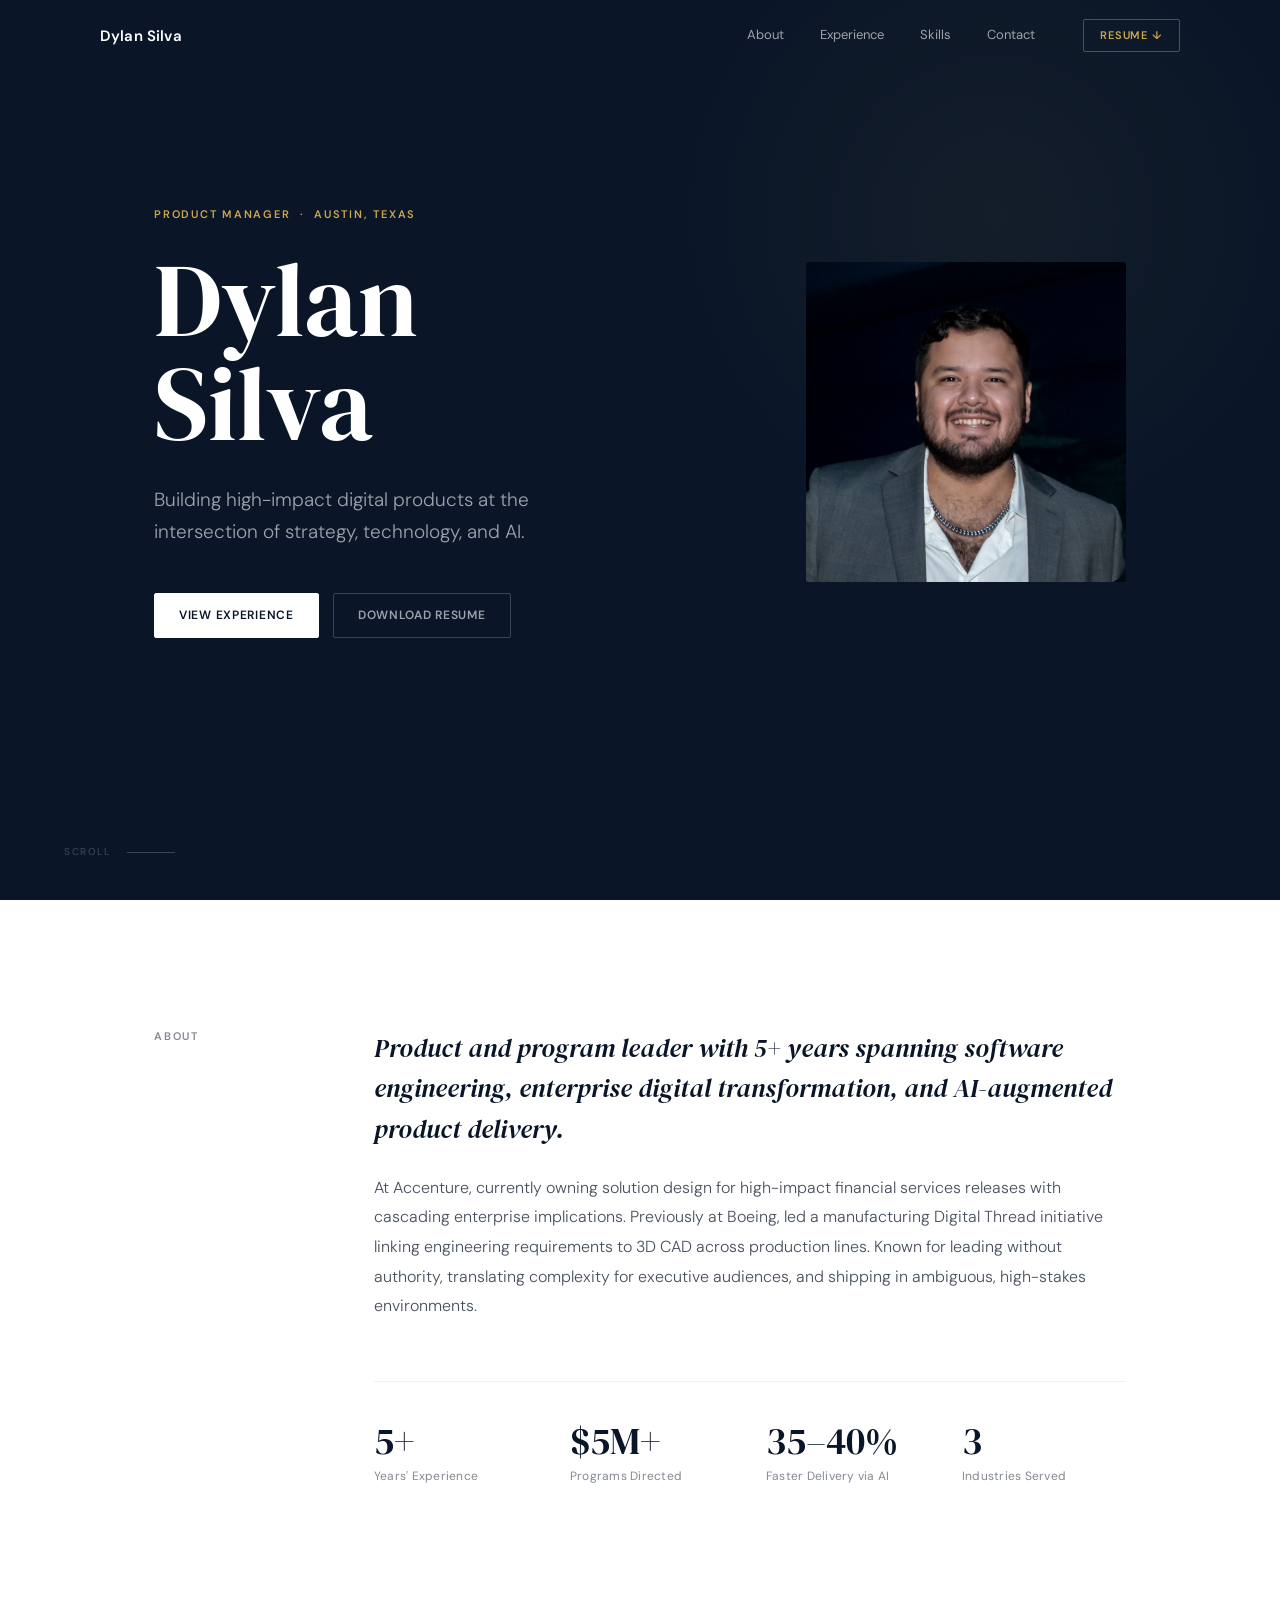
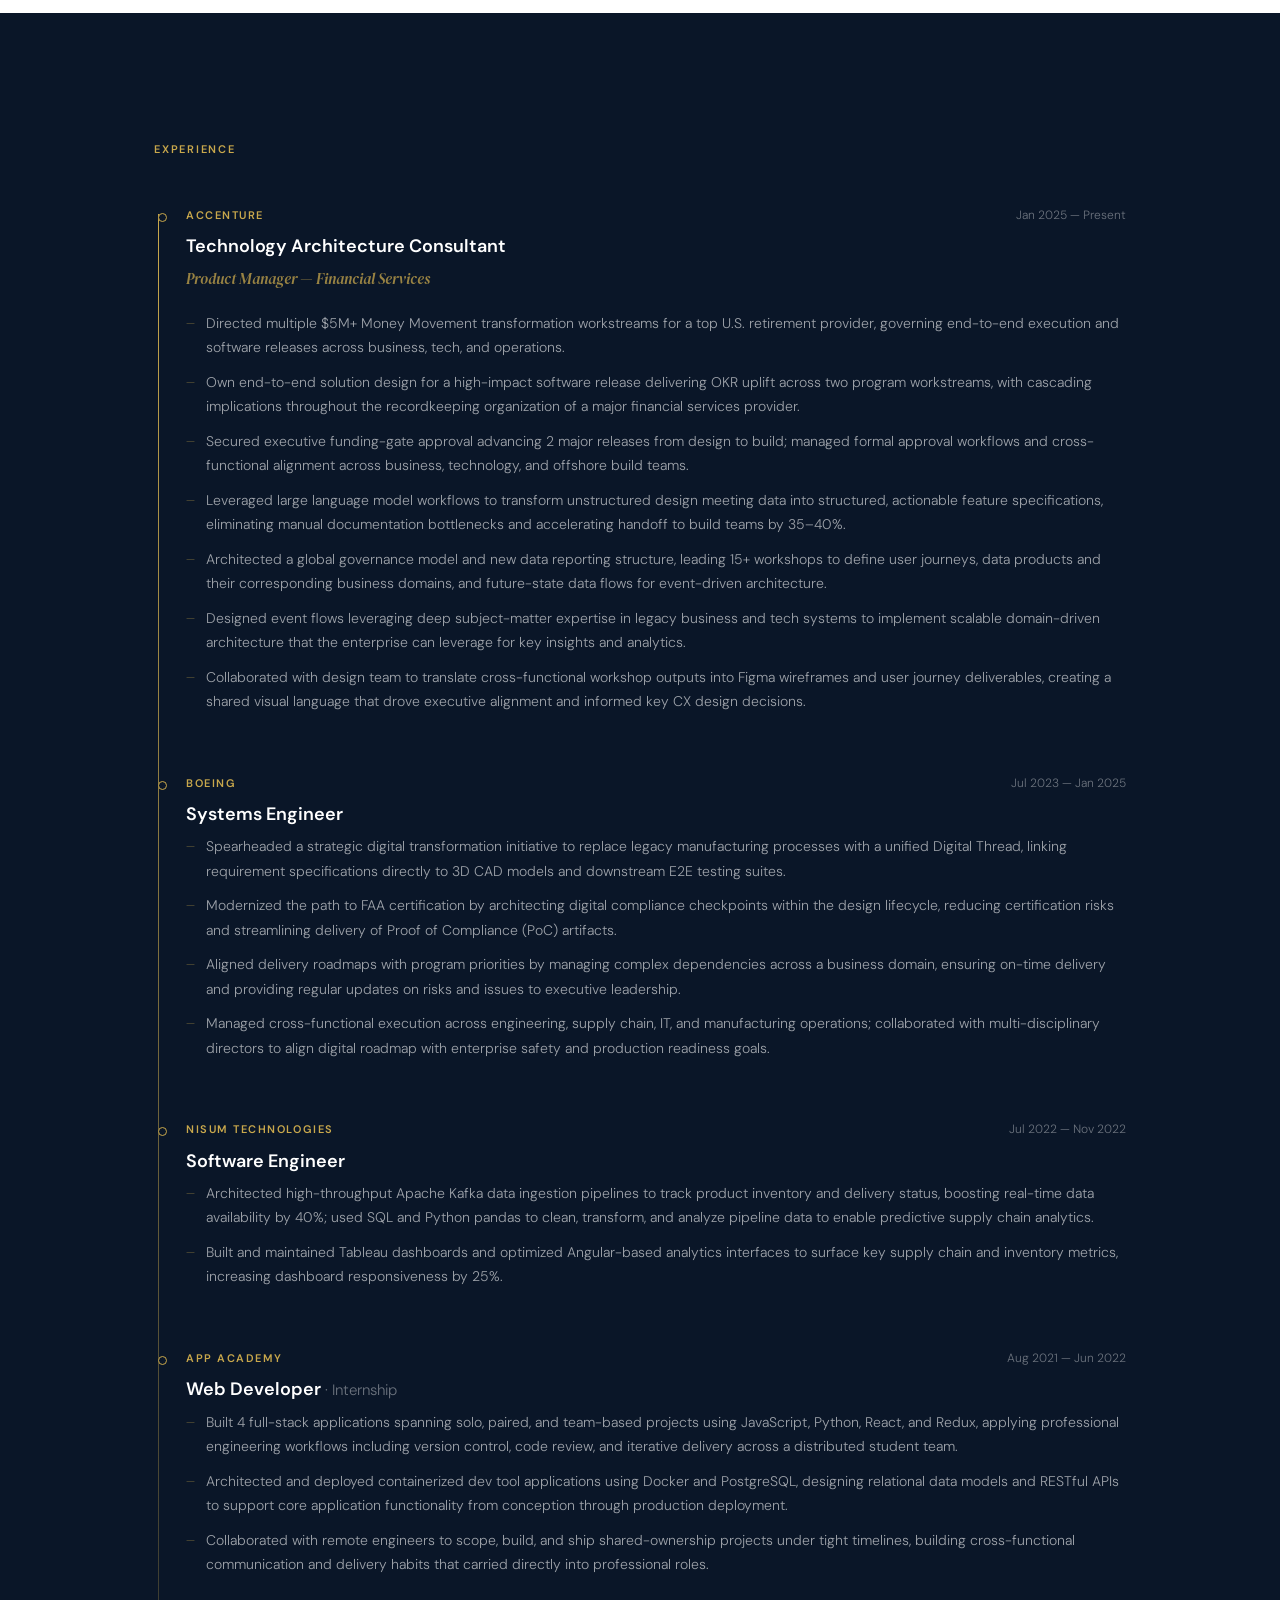
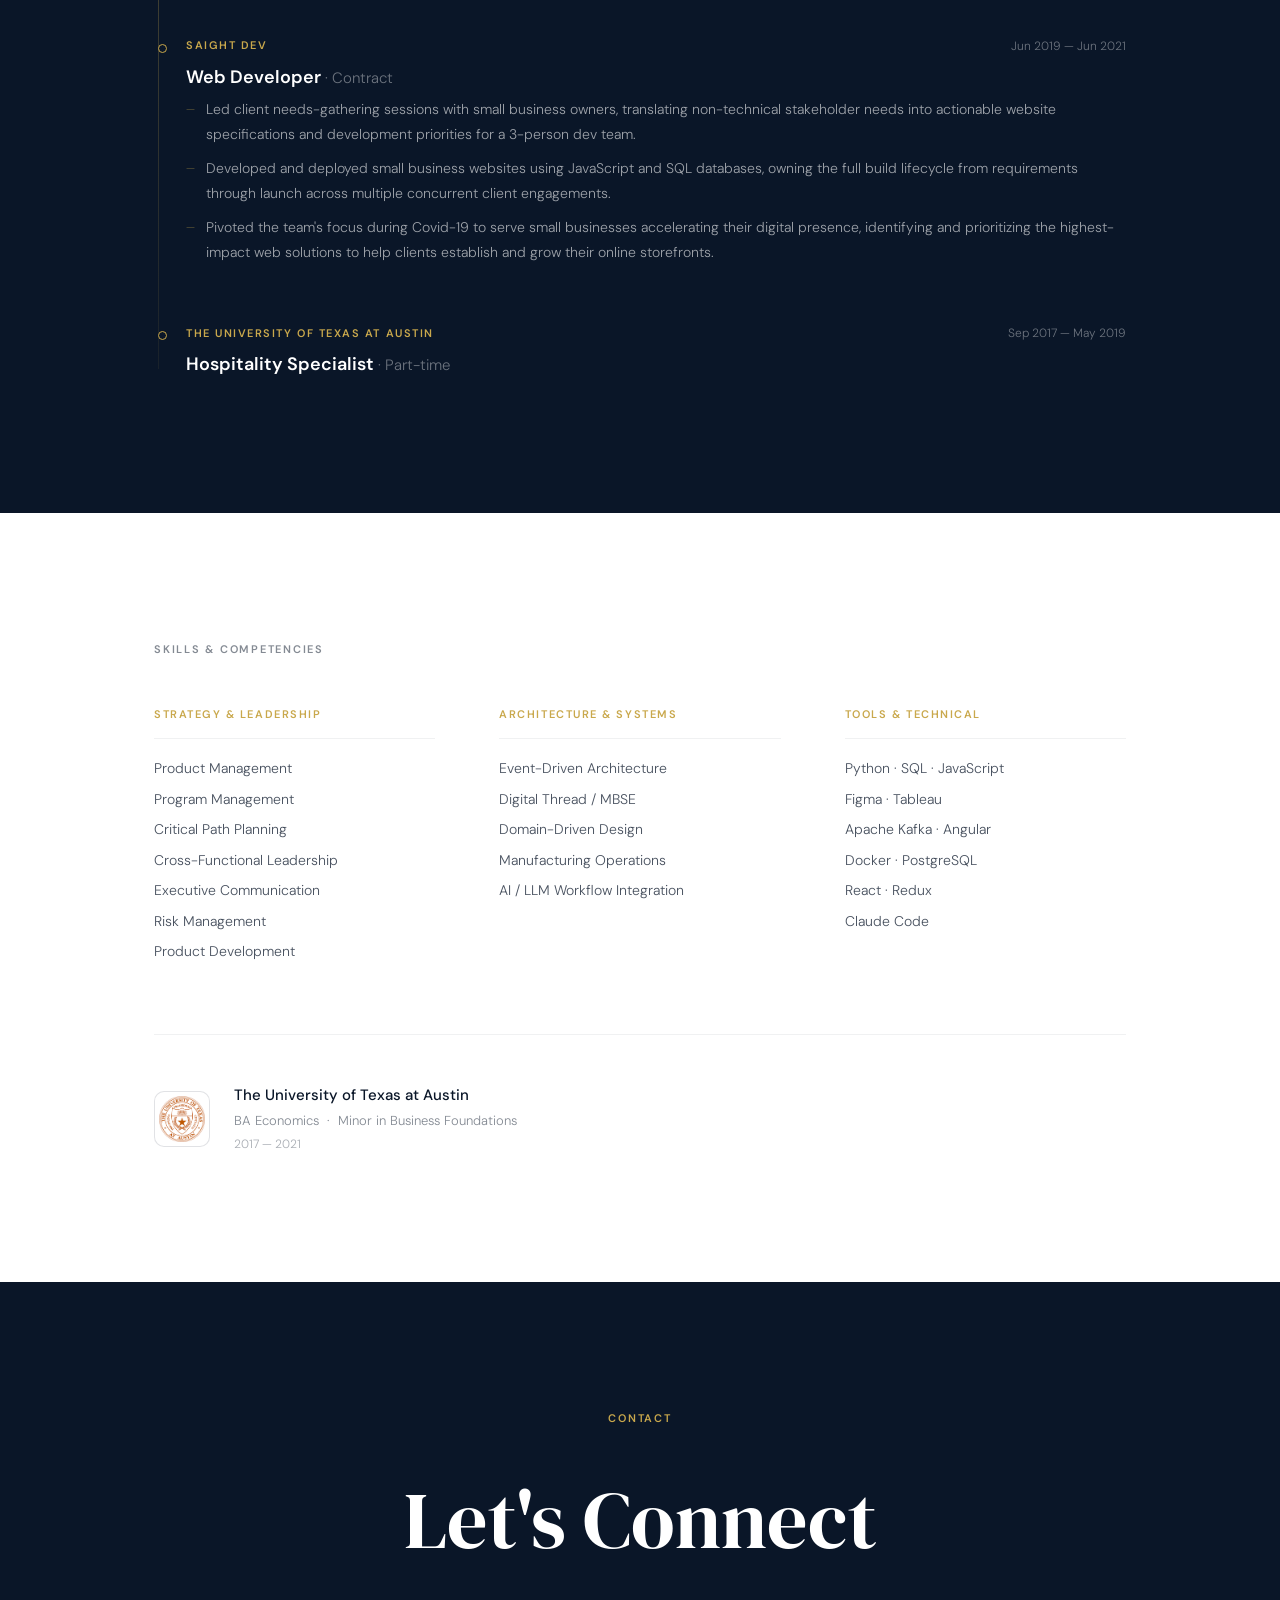
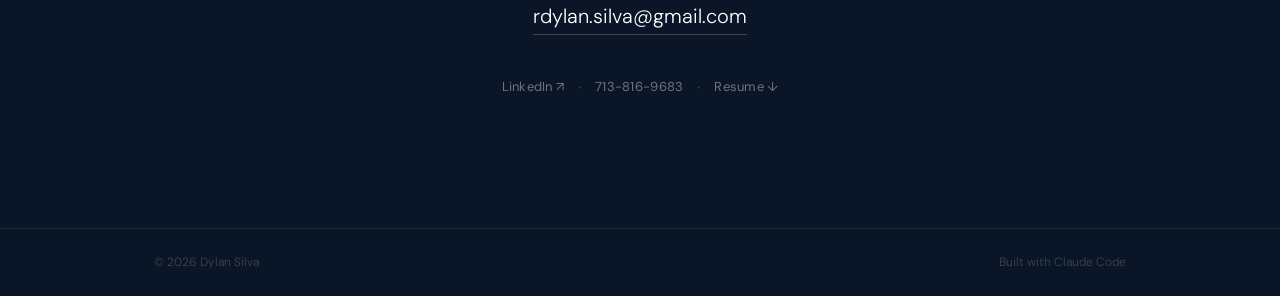
==== index.html @ 4a48fa48 "Full redesign: premium minimal navy/white/gold aesthetic Co-Authored-By: Claude Sonnet 4.6 <noreply@" ====
<!DOCTYPE html>
<html lang="en">
<head>
  <meta charset="UTF-8" />
  <meta name="viewport" content="width=device-width, initial-scale=1.0" />
  <title>Dylan Silva — Product Manager</title>
  <link rel="icon" href="data:image/svg+xml,<svg xmlns='http://www.w3.org/2000/svg' viewBox='0 0 100 100'><text y='.9em' font-size='90'>👋</text></svg>" />
  <link rel="preconnect" href="https://fonts.googleapis.com" />
  <link rel="preconnect" href="https://fonts.gstatic.com" crossorigin />
  <link href="https://fonts.googleapis.com/css2?family=DM+Serif+Display:ital@0;1&family=DM+Sans:opsz,wght@9..40,300;9..40,400;9..40,500;9..40,600&display=swap" rel="stylesheet" />
  <link rel="stylesheet" href="style.css" />
</head>
<body>

  <!-- NAV -->
  <header id="site-nav">
    <div class="nav-inner">
      <a href="#" class="nav-brand">Dylan Silva</a>
      <nav class="nav-links" aria-label="Main navigation">
        <a href="#about" class="nav-link">About</a>
        <a href="#experience" class="nav-link">Experience</a>
        <a href="#skills" class="nav-link">Skills</a>
        <a href="#contact" class="nav-link">Contact</a>
      </nav>
      <a href="assets/Dylan_Silva_Resume.pdf" download class="nav-resume">Resume ↓</a>
      <button class="nav-toggle" aria-label="Open menu" aria-expanded="false">
        <span></span><span></span><span></span>
      </button>
    </div>
  </header>

  <!-- MOBILE MENU -->
  <div class="mobile-menu" id="mobile-menu" aria-hidden="true">
    <button class="mobile-close" aria-label="Close menu">&#x2715;</button>
    <nav class="mobile-links">
      <a href="#about">About</a>
      <a href="#experience">Experience</a>
      <a href="#skills">Skills</a>
      <a href="#contact">Contact</a>
      <a href="assets/Dylan_Silva_Resume.pdf" download class="mobile-resume">Download Resume</a>
    </nav>
  </div>

  <!-- HERO -->
  <section id="hero">
    <div class="hero-inner">
      <div class="hero-text">
        <p class="hero-eyebrow">Product Manager &nbsp;·&nbsp; Austin, Texas</p>
        <h1 class="hero-name">Dylan<br>Silva</h1>
        <p class="hero-value">Building high-impact digital products at the intersection of strategy, technology, and AI.</p>
        <div class="hero-actions">
          <a href="#experience" class="btn btn-white">View Experience</a>
          <a href="assets/Dylan_Silva_Resume.pdf" download class="btn btn-outline">Download Resume</a>
        </div>
      </div>
      <div class="hero-photo-wrap">
        <img src="assets/profile.jpg" alt="Dylan Silva" class="hero-photo" />
      </div>
    </div>
    <div class="hero-scroll">
      <span>Scroll</span>
      <div class="scroll-bar"></div>
    </div>
  </section>

  <!-- ABOUT -->
  <section id="about">
    <div class="container">
      <div class="about-layout reveal">
        <div class="about-left">
          <p class="section-label">About</p>
        </div>
        <div class="about-right">
          <p class="about-lead">Product and program leader with 5+ years spanning software engineering, enterprise digital transformation, and AI-augmented product delivery.</p>
          <p class="about-body">At Accenture, currently owning solution design for high-impact financial services releases with cascading enterprise implications. Previously at Boeing, led a manufacturing Digital Thread initiative linking engineering requirements to 3D CAD across production lines. Known for leading without authority, translating complexity for executive audiences, and shipping in ambiguous, high-stakes environments.</p>
          <div class="about-stats">
            <div class="stat">
              <span class="stat-num">5+</span>
              <span class="stat-lbl">Years' Experience</span>
            </div>
            <div class="stat">
              <span class="stat-num">$5M+</span>
              <span class="stat-lbl">Programs Directed</span>
            </div>
            <div class="stat">
              <span class="stat-num">35–40%</span>
              <span class="stat-lbl">Faster Delivery via AI</span>
            </div>
            <div class="stat">
              <span class="stat-num">3</span>
              <span class="stat-lbl">Industries Served</span>
            </div>
          </div>
        </div>
      </div>
    </div>
  </section>

  <!-- EXPERIENCE -->
  <section id="experience">
    <div class="container">
      <p class="section-label reveal">Experience</p>
      <div class="timeline">

        <div class="tl-item reveal">
          <div class="tl-header">
            <span class="tl-company">Accenture</span>
            <span class="tl-date">Jan 2025 — Present</span>
          </div>
          <h3 class="tl-title">Technology Architecture Consultant</h3>
          <p class="tl-role">Product Manager — Financial Services</p>
          <ul class="tl-list">
            <li>Directed multiple $5M+ Money Movement transformation workstreams for a top U.S. retirement provider, governing end-to-end execution and software releases across business, tech, and operations.</li>
            <li>Own end-to-end solution design for a high-impact software release delivering OKR uplift across two program workstreams, with cascading implications throughout the recordkeeping organization of a major financial services provider.</li>
            <li>Secured executive funding-gate approval advancing 2 major releases from design to build; managed formal approval workflows and cross-functional alignment across business, technology, and offshore build teams.</li>
            <li>Leveraged large language model workflows to transform unstructured design meeting data into structured, actionable feature specifications, eliminating manual documentation bottlenecks and accelerating handoff to build teams by 35–40%.</li>
            <li>Architected a global governance model and new data reporting structure, leading 15+ workshops to define user journeys, data products and their corresponding business domains, and future-state data flows for event-driven architecture.</li>
            <li>Designed event flows leveraging deep subject-matter expertise in legacy business and tech systems to implement scalable domain-driven architecture that the enterprise can leverage for key insights and analytics.</li>
            <li>Collaborated with design team to translate cross-functional workshop outputs into Figma wireframes and user journey deliverables, creating a shared visual language that drove executive alignment and informed key CX design decisions.</li>
          </ul>
        </div>

        <div class="tl-item reveal">
          <div class="tl-header">
            <span class="tl-company">Boeing</span>
            <span class="tl-date">Jul 2023 — Jan 2025</span>
          </div>
          <h3 class="tl-title">Systems Engineer</h3>
          <ul class="tl-list">
            <li>Spearheaded a strategic digital transformation initiative to replace legacy manufacturing processes with a unified Digital Thread, linking requirement specifications directly to 3D CAD models and downstream E2E testing suites.</li>
            <li>Modernized the path to FAA certification by architecting digital compliance checkpoints within the design lifecycle, reducing certification risks and streamlining delivery of Proof of Compliance (PoC) artifacts.</li>
            <li>Aligned delivery roadmaps with program priorities by managing complex dependencies across a business domain, ensuring on-time delivery and providing regular updates on risks and issues to executive leadership.</li>
            <li>Managed cross-functional execution across engineering, supply chain, IT, and manufacturing operations; collaborated with multi-disciplinary directors to align digital roadmap with enterprise safety and production readiness goals.</li>
          </ul>
        </div>

        <div class="tl-item reveal">
          <div class="tl-header">
            <span class="tl-company">Nisum Technologies</span>
            <span class="tl-date">Jul 2022 — Nov 2022</span>
          </div>
          <h3 class="tl-title">Software Engineer</h3>
          <ul class="tl-list">
            <li>Architected high-throughput Apache Kafka data ingestion pipelines to track product inventory and delivery status, boosting real-time data availability by 40%; used SQL and Python pandas to clean, transform, and analyze pipeline data to enable predictive supply chain analytics.</li>
            <li>Built and maintained Tableau dashboards and optimized Angular-based analytics interfaces to surface key supply chain and inventory metrics, increasing dashboard responsiveness by 25%.</li>
          </ul>
        </div>

        <div class="tl-item reveal">
          <div class="tl-header">
            <span class="tl-company">App Academy</span>
            <span class="tl-date">Aug 2021 — Jun 2022</span>
          </div>
          <h3 class="tl-title">Web Developer <span class="tl-type">· Internship</span></h3>
          <ul class="tl-list">
            <li>Built 4 full-stack applications spanning solo, paired, and team-based projects using JavaScript, Python, React, and Redux, applying professional engineering workflows including version control, code review, and iterative delivery across a distributed student team.</li>
            <li>Architected and deployed containerized dev tool applications using Docker and PostgreSQL, designing relational data models and RESTful APIs to support core application functionality from conception through production deployment.</li>
            <li>Collaborated with remote engineers to scope, build, and ship shared-ownership projects under tight timelines, building cross-functional communication and delivery habits that carried directly into professional roles.</li>
          </ul>
        </div>

        <div class="tl-item reveal">
          <div class="tl-header">
            <span class="tl-company">Saight Dev</span>
            <span class="tl-date">Jun 2019 — Jun 2021</span>
          </div>
          <h3 class="tl-title">Web Developer <span class="tl-type">· Contract</span></h3>
          <ul class="tl-list">
            <li>Led client needs-gathering sessions with small business owners, translating non-technical stakeholder needs into actionable website specifications and development priorities for a 3-person dev team.</li>
            <li>Developed and deployed small business websites using JavaScript and SQL databases, owning the full build lifecycle from requirements through launch across multiple concurrent client engagements.</li>
            <li>Pivoted the team's focus during Covid-19 to serve small businesses accelerating their digital presence, identifying and prioritizing the highest-impact web solutions to help clients establish and grow their online storefronts.</li>
          </ul>
        </div>

        <div class="tl-item reveal">
          <div class="tl-header">
            <span class="tl-company">The University of Texas at Austin</span>
            <span class="tl-date">Sep 2017 — May 2019</span>
          </div>
          <h3 class="tl-title">Hospitality Specialist <span class="tl-type">· Part-time</span></h3>
        </div>

      </div>
    </div>
  </section>

  <!-- SKILLS -->
  <section id="skills">
    <div class="container">
      <p class="section-label section-label--dark reveal">Skills &amp; Competencies</p>
      <div class="skills-grid reveal">
        <div class="skill-col">
          <h3 class="skill-head">Strategy &amp; Leadership</h3>
          <ul class="skill-list">
            <li>Product Management</li>
            <li>Program Management</li>
            <li>Critical Path Planning</li>
            <li>Cross-Functional Leadership</li>
            <li>Executive Communication</li>
            <li>Risk Management</li>
            <li>Product Development</li>
          </ul>
        </div>
        <div class="skill-col">
          <h3 class="skill-head">Architecture &amp; Systems</h3>
          <ul class="skill-list">
            <li>Event-Driven Architecture</li>
            <li>Digital Thread / MBSE</li>
            <li>Domain-Driven Design</li>
            <li>Manufacturing Operations</li>
            <li>AI / LLM Workflow Integration</li>
          </ul>
        </div>
        <div class="skill-col">
          <h3 class="skill-head">Tools &amp; Technical</h3>
          <ul class="skill-list">
            <li>Python · SQL · JavaScript</li>
            <li>Figma · Tableau</li>
            <li>Apache Kafka · Angular</li>
            <li>Docker · PostgreSQL</li>
            <li>React · Redux</li>
            <li>Claude Code</li>
          </ul>
        </div>
      </div>

      <div class="edu-block reveal">
        <div class="edu-logo-wrap">
          <img src="assets/ut-logo.png" alt="University of Texas at Austin" />
        </div>
        <div class="edu-info">
          <p class="edu-school">The University of Texas at Austin</p>
          <p class="edu-degree">BA Economics &nbsp;·&nbsp; Minor in Business Foundations</p>
          <p class="edu-year">2017 — 2021</p>
        </div>
      </div>
    </div>
  </section>

  <!-- CONTACT -->
  <section id="contact">
    <div class="container">
      <div class="contact-inner reveal">
        <p class="section-label">Contact</p>
        <h2 class="contact-heading">Let's Connect</h2>
        <a href="mailto:rdylan.silva@gmail.com" class="contact-email">rdylan.silva@gmail.com</a>
        <div class="contact-links">
          <a href="https://linkedin.com/in/rdylan-silva" target="_blank" rel="noopener" class="contact-link">LinkedIn ↗</a>
          <span class="contact-divider">·</span>
          <a href="tel:7138169683" class="contact-link">713-816-9683</a>
          <span class="contact-divider">·</span>
          <a href="assets/Dylan_Silva_Resume.pdf" download class="contact-link">Resume ↓</a>
        </div>
      </div>
    </div>
  </section>

  <footer>
    <div class="container footer-inner">
      <span>© 2026 Dylan Silva</span>
      <span>Built with Claude Code</span>
    </div>
  </footer>

  <script src="script.js"></script>
</body>
</html>
---- style.css ----
/* ── Reset ── */
*, *::before, *::after { box-sizing: border-box; margin: 0; padding: 0; }

/* ── Tokens ── */
:root {
  --navy:   #0A1628;
  --white:  #FFFFFF;
  --gold:   #C9A84C;

  --w60: rgba(255,255,255,0.60);
  --w40: rgba(255,255,255,0.40);
  --w20: rgba(255,255,255,0.20);
  --w08: rgba(255,255,255,0.08);
  --n75: rgba(10,22,40,0.75);
  --n50: rgba(10,22,40,0.50);
  --n12: rgba(10,22,40,0.12);
  --n06: rgba(10,22,40,0.06);
  --g40: rgba(201,168,76,0.40);
  --g12: rgba(201,168,76,0.12);

  --f-serif: 'DM Serif Display', Georgia, serif;
  --f-sans:  'DM Sans', system-ui, sans-serif;
  --nav-h:   72px;
  --ease:    cubic-bezier(0.25, 0.46, 0.45, 0.94);
  --dur:     300ms;
  --max-w:   1100px;
}

/* ── Base ── */
html { scroll-behavior: smooth; font-size: 16px; }
body { font-family: var(--f-sans); background: var(--navy); color: var(--white); line-height: 1.6; overflow-x: hidden; -webkit-font-smoothing: antialiased; }
a { color: inherit; text-decoration: none; }
ul { list-style: none; }
img { display: block; max-width: 100%; }

/* ── Layout ── */
.container {
  max-width: var(--max-w);
  margin: 0 auto;
  padding: 0 clamp(24px, 5vw, 80px);
}
section { padding: clamp(80px, 10vw, 140px) 0; }

/* ── Reveal animation ── */
.reveal {
  opacity: 0;
  transform: translateY(20px);
  transition: opacity var(--dur) var(--ease), transform var(--dur) var(--ease);
}
.reveal.is-visible { opacity: 1; transform: none; }

/* ── Section labels ── */
.section-label {
  display: block;
  font-size: 11px;
  font-weight: 600;
  letter-spacing: 0.16em;
  text-transform: uppercase;
  color: var(--gold);
  margin-bottom: 48px;
}
.section-label--dark { color: var(--n50); }

/* ──────────────────────────────────────
   NAV
────────────────────────────────────── */
#site-nav {
  position: fixed;
  top: 0;
  width: 100%;
  height: var(--nav-h);
  z-index: 100;
  transition: background var(--dur) var(--ease), border-color var(--dur) var(--ease);
  border-bottom: 1px solid transparent;
}
#site-nav.solid {
  background: var(--navy);
  border-color: var(--w08);
}

.nav-inner {
  max-width: 1200px;
  margin: 0 auto;
  padding: 0 clamp(24px, 5vw, 60px);
  height: 100%;
  display: flex;
  align-items: center;
  gap: 48px;
}

.nav-brand {
  font-size: 15px;
  font-weight: 600;
  color: var(--white);
  letter-spacing: 0.01em;
  margin-right: auto;
  transition: opacity var(--dur) var(--ease);
}
.nav-brand:hover { opacity: 0.7; }

.nav-links { display: flex; gap: 36px; }

.nav-link {
  position: relative;
  font-size: 13px;
  font-weight: 400;
  color: var(--w60);
  transition: color var(--dur) var(--ease);
}
.nav-link::after {
  content: '';
  position: absolute;
  bottom: -3px;
  left: 0;
  width: 0;
  height: 1px;
  background: var(--gold);
  transition: width var(--dur) var(--ease);
}
.nav-link:hover { color: var(--white); }
.nav-link:hover::after { width: 100%; }

.nav-resume {
  font-size: 11px;
  font-weight: 600;
  letter-spacing: 0.08em;
  text-transform: uppercase;
  color: var(--gold);
  border: 1px solid var(--g40);
  padding: 7px 16px;
  border-radius: 2px;
  transition: background var(--dur) var(--ease), color var(--dur) var(--ease);
}
.nav-resume:hover { background: var(--gold); color: var(--navy); }

.nav-toggle {
  display: none;
  flex-direction: column;
  gap: 5px;
  background: none;
  border: none;
  cursor: pointer;
  padding: 4px;
}
.nav-toggle span {
  display: block;
  width: 22px;
  height: 1.5px;
  background: var(--white);
  border-radius: 1px;
  transition: transform var(--dur) var(--ease), opacity var(--dur) var(--ease);
}

/* ──────────────────────────────────────
   MOBILE MENU
────────────────────────────────────── */
.mobile-menu {
  position: fixed;
  inset: 0;
  background: var(--navy);
  z-index: 99;
  display: flex;
  flex-direction: column;
  justify-content: center;
  align-items: center;
  opacity: 0;
  pointer-events: none;
  transition: opacity var(--dur) var(--ease);
}
.mobile-menu.open { opacity: 1; pointer-events: all; }

.mobile-close {
  position: absolute;
  top: 24px;
  right: 28px;
  background: none;
  border: none;
  color: var(--w40);
  font-size: 20px;
  cursor: pointer;
  transition: color var(--dur) var(--ease);
}
.mobile-close:hover { color: var(--white); }

.mobile-links {
  display: flex;
  flex-direction: column;
  align-items: center;
  gap: 36px;
}
.mobile-links a {
  font-family: var(--f-serif);
  font-size: 32px;
  color: var(--white);
  transition: color var(--dur) var(--ease);
}
.mobile-links a:hover { color: var(--gold); }
.mobile-resume {
  font-family: var(--f-sans) !important;
  font-size: 12px !important;
  font-weight: 600;
  letter-spacing: 0.1em;
  text-transform: uppercase;
  color: var(--gold) !important;
  border: 1px solid var(--g40);
  padding: 12px 28px;
  border-radius: 2px;
}

/* ──────────────────────────────────────
   HERO
────────────────────────────────────── */
#hero {
  min-height: 100vh;
  background: var(--navy);
  display: flex;
  flex-direction: column;
  justify-content: center;
  padding-top: var(--nav-h);
  position: relative;
  overflow: hidden;
}

#hero::before {
  content: '';
  position: absolute;
  top: -15%;
  right: -5%;
  width: 700px;
  height: 700px;
  border-radius: 50%;
  background: radial-gradient(circle, rgba(201,168,76,0.05) 0%, transparent 65%);
  pointer-events: none;
}

.hero-inner {
  max-width: var(--max-w);
  margin: 0 auto;
  padding: 0 clamp(24px, 5vw, 80px);
  display: grid;
  grid-template-columns: 1fr auto;
  align-items: center;
  gap: clamp(40px, 6vw, 100px);
  width: 100%;
}

.hero-eyebrow {
  font-size: 11px;
  font-weight: 600;
  letter-spacing: 0.16em;
  text-transform: uppercase;
  color: var(--gold);
  margin-bottom: 24px;
  opacity: 0;
  animation: fadeUp 0.5s 0.2s var(--ease) forwards;
}

.hero-name {
  font-family: var(--f-serif);
  font-size: clamp(60px, 9vw, 104px);
  font-weight: 400;
  line-height: 1.0;
  color: var(--white);
  margin-bottom: 28px;
  opacity: 0;
  animation: fadeUp 0.55s 0.35s var(--ease) forwards;
}

.hero-value {
  font-size: clamp(15px, 1.8vw, 19px);
  font-weight: 300;
  color: var(--w60);
  line-height: 1.7;
  max-width: 440px;
  margin-bottom: 44px;
  opacity: 0;
  animation: fadeUp 0.55s 0.5s var(--ease) forwards;
}

.hero-actions {
  display: flex;
  gap: 14px;
  flex-wrap: wrap;
  opacity: 0;
  animation: fadeUp 0.55s 0.65s var(--ease) forwards;
}

/* Buttons */
.btn {
  display: inline-flex;
  align-items: center;
  padding: 12px 24px;
  font-family: var(--f-sans);
  font-size: 12px;
  font-weight: 600;
  letter-spacing: 0.06em;
  text-transform: uppercase;
  border-radius: 2px;
  border: 1px solid transparent;
  cursor: pointer;
  transition: background var(--dur) var(--ease), color var(--dur) var(--ease),
              border-color var(--dur) var(--ease), transform var(--dur) var(--ease);
}
.btn:hover { transform: translateY(-1px); }

.btn-white {
  background: var(--white);
  color: var(--navy);
  border-color: var(--white);
}
.btn-white:hover { background: var(--gold); border-color: var(--gold); color: var(--navy); }

.btn-outline {
  background: transparent;
  color: var(--w60);
  border-color: var(--w20);
}
.btn-outline:hover { border-color: var(--w60); color: var(--white); }

/* Hero photo */
.hero-photo-wrap {
  flex-shrink: 0;
  opacity: 0;
  animation: fadeIn 0.8s 0.45s var(--ease) forwards;
}

.hero-photo {
  width: clamp(200px, 26vw, 320px);
  height: clamp(200px, 26vw, 320px);
  object-fit: cover;
  object-position: center top;
  border-radius: 3px;
  filter: grayscale(20%) contrast(1.02);
}

/* Scroll indicator */
.hero-scroll {
  position: absolute;
  bottom: 40px;
  left: clamp(24px, 5vw, 80px);
  display: flex;
  align-items: center;
  gap: 16px;
  font-size: 10px;
  font-weight: 500;
  letter-spacing: 0.16em;
  text-transform: uppercase;
  color: var(--w20);
  opacity: 0;
  animation: fadeIn 1s 1.2s var(--ease) forwards;
}
.scroll-bar {
  width: 48px;
  height: 1px;
  background: var(--w20);
  overflow: hidden;
  position: relative;
}
.scroll-bar::after {
  content: '';
  position: absolute;
  inset: 0;
  background: var(--gold);
  transform: translateX(-100%);
  animation: scrollSlide 2.4s 1.8s var(--ease) infinite;
}

/* ──────────────────────────────────────
   ABOUT
────────────────────────────────────── */
#about { background: var(--white); }

.about-layout {
  display: grid;
  grid-template-columns: 140px 1fr;
  gap: 80px;
  align-items: start;
}

.about-left .section-label { color: var(--n50); margin-bottom: 0; }

.about-lead {
  font-family: var(--f-serif);
  font-style: italic;
  font-size: clamp(20px, 2.4vw, 26px);
  color: var(--navy);
  line-height: 1.55;
  margin-bottom: 24px;
}

.about-body {
  font-size: 16px;
  font-weight: 300;
  color: var(--n75);
  line-height: 1.85;
  margin-bottom: 60px;
}

.about-stats {
  display: grid;
  grid-template-columns: repeat(4, 1fr);
  gap: 32px;
  padding-top: 40px;
  border-top: 1px solid var(--n06);
}

.stat-num {
  display: block;
  font-family: var(--f-serif);
  font-size: 38px;
  color: var(--navy);
  line-height: 1;
  margin-bottom: 8px;
}

.stat-lbl {
  display: block;
  font-size: 12px;
  font-weight: 400;
  letter-spacing: 0.02em;
  color: var(--n50);
  line-height: 1.4;
}

/* ──────────────────────────────────────
   EXPERIENCE
────────────────────────────────────── */
#experience { background: var(--navy); }

.timeline {
  position: relative;
  padding-left: 32px;
}
.timeline::before {
  content: '';
  position: absolute;
  left: 4px;
  top: 8px;
  bottom: 8px;
  width: 1px;
  background: linear-gradient(to bottom, var(--gold) 0%, rgba(201,168,76,0.08) 100%);
}

.tl-item {
  position: relative;
  padding-bottom: 60px;
}
.tl-item:last-child { padding-bottom: 0; }

.tl-item::before {
  content: '';
  position: absolute;
  left: -28px;
  top: 7px;
  width: 9px;
  height: 9px;
  border-radius: 50%;
  background: var(--navy);
  border: 1.5px solid var(--gold);
  transition: background var(--dur) var(--ease);
}
.tl-item:hover::before { background: var(--gold); }

.tl-header {
  display: flex;
  justify-content: space-between;
  align-items: center;
  gap: 16px;
  margin-bottom: 10px;
  flex-wrap: wrap;
}

.tl-company {
  font-size: 11px;
  font-weight: 600;
  letter-spacing: 0.14em;
  text-transform: uppercase;
  color: var(--gold);
}

.tl-date {
  font-size: 12px;
  font-weight: 300;
  color: var(--w40);
  white-space: nowrap;
}

.tl-title {
  font-size: 18px;
  font-weight: 600;
  color: var(--white);
  line-height: 1.3;
  margin-bottom: 8px;
}

.tl-type {
  font-weight: 300;
  font-size: 15px;
  color: var(--w40);
}

.tl-role {
  font-family: var(--f-serif);
  font-style: italic;
  font-size: 15px;
  color: rgba(201,168,76,0.75);
  margin-bottom: 20px;
}

.tl-list { display: flex; flex-direction: column; gap: 10px; }

.tl-list li {
  position: relative;
  padding-left: 20px;
  font-size: 14px;
  font-weight: 300;
  line-height: 1.75;
  color: var(--w60);
}
.tl-list li::before {
  content: '—';
  position: absolute;
  left: 0;
  color: var(--gold);
  opacity: 0.45;
  font-size: 11px;
  top: 3px;
}

/* ──────────────────────────────────────
   SKILLS
────────────────────────────────────── */
#skills { background: var(--white); }

.skills-grid {
  display: grid;
  grid-template-columns: repeat(3, 1fr);
  gap: 40px 64px;
  margin-bottom: 72px;
}

.skill-head {
  font-size: 11px;
  font-weight: 600;
  letter-spacing: 0.14em;
  text-transform: uppercase;
  color: var(--gold);
  margin-bottom: 20px;
  padding-bottom: 14px;
  border-bottom: 1px solid var(--n06);
}

.skill-list { display: flex; flex-direction: column; gap: 11px; }

.skill-list li {
  font-size: 14px;
  font-weight: 300;
  color: var(--n75);
  line-height: 1.4;
  transition: color var(--dur) var(--ease);
}
.skill-list li:hover { color: var(--navy); }

/* Education */
.edu-block {
  display: flex;
  align-items: center;
  gap: 24px;
  padding-top: 48px;
  border-top: 1px solid var(--n06);
}

.edu-logo-wrap {
  width: 56px;
  min-width: 56px;
  height: 56px;
  border-radius: 10px;
  background: var(--white);
  border: 1px solid var(--n12);
  display: flex;
  align-items: center;
  justify-content: center;
  padding: 4px;
  overflow: hidden;
}
.edu-logo-wrap img {
  width: 100%;
  height: 100%;
  max-width: 48px;
  max-height: 48px;
  object-fit: contain;
}

.edu-school {
  font-size: 15px;
  font-weight: 500;
  color: var(--navy);
  margin-bottom: 4px;
}
.edu-degree {
  font-size: 13px;
  font-weight: 300;
  color: var(--n50);
  margin-bottom: 3px;
}
.edu-year {
  font-size: 12px;
  font-weight: 300;
  color: var(--n50);
  opacity: 0.7;
}

/* ──────────────────────────────────────
   CONTACT
────────────────────────────────────── */
#contact {
  background: var(--navy);
  text-align: center;
}

.contact-inner {}

.contact-heading {
  font-family: var(--f-serif);
  font-size: clamp(44px, 7vw, 80px);
  font-weight: 400;
  color: var(--white);
  line-height: 1.1;
  margin-bottom: 36px;
}

.contact-email {
  display: inline-block;
  font-size: clamp(16px, 2vw, 20px);
  font-weight: 300;
  color: var(--white);
  border-bottom: 1px solid var(--w20);
  padding-bottom: 2px;
  margin-bottom: 40px;
  transition: color var(--dur) var(--ease), border-color var(--dur) var(--ease);
}
.contact-email:hover { color: var(--gold); border-color: var(--gold); }

.contact-links {
  display: flex;
  justify-content: center;
  align-items: center;
  gap: 14px;
  flex-wrap: wrap;
}
.contact-link {
  font-size: 13px;
  font-weight: 400;
  color: var(--w40);
  letter-spacing: 0.02em;
  transition: color var(--dur) var(--ease);
}
.contact-link:hover { color: var(--gold); }
.contact-divider { color: var(--w20); }

/* ──────────────────────────────────────
   FOOTER
────────────────────────────────────── */
footer {
  background: var(--navy);
  border-top: 1px solid var(--w08);
  padding: 24px 0;
}
.footer-inner {
  display: flex;
  justify-content: space-between;
  align-items: center;
  font-size: 12px;
  font-weight: 300;
  color: var(--w20);
}

/* ──────────────────────────────────────
   KEYFRAMES
────────────────────────────────────── */
@keyframes fadeUp {
  from { opacity: 0; transform: translateY(18px); }
  to   { opacity: 1; transform: none; }
}
@keyframes fadeIn {
  from { opacity: 0; }
  to   { opacity: 1; }
}
@keyframes scrollSlide {
  0%   { transform: translateX(-100%); }
  60%  { transform: translateX(100%); }
  100% { transform: translateX(100%); }
}

/* ──────────────────────────────────────
   RESPONSIVE
────────────────────────────────────── */
@media (max-width: 960px) {
  .hero-inner { grid-template-columns: 1fr; }
  .hero-photo-wrap { display: none; }
  .hero-value { max-width: 100%; }

  .about-layout { grid-template-columns: 1fr; gap: 32px; }
  .about-left { display: none; }
  .about-stats { grid-template-columns: repeat(2, 1fr); gap: 24px; }

  .skills-grid { grid-template-columns: repeat(2, 1fr); }

  .nav-links, .nav-resume { display: none; }
  .nav-toggle { display: flex; }

  .footer-inner { flex-direction: column; gap: 8px; text-align: center; }
}

@media (max-width: 580px) {
  .about-stats { grid-template-columns: repeat(2, 1fr); }
  .skills-grid { grid-template-columns: 1fr; }
  .timeline { padding-left: 22px; }
  .tl-item::before { left: -18px; }
  .timeline::before { left: 3px; }
  .tl-header { flex-direction: column; align-items: flex-start; gap: 4px; }
}
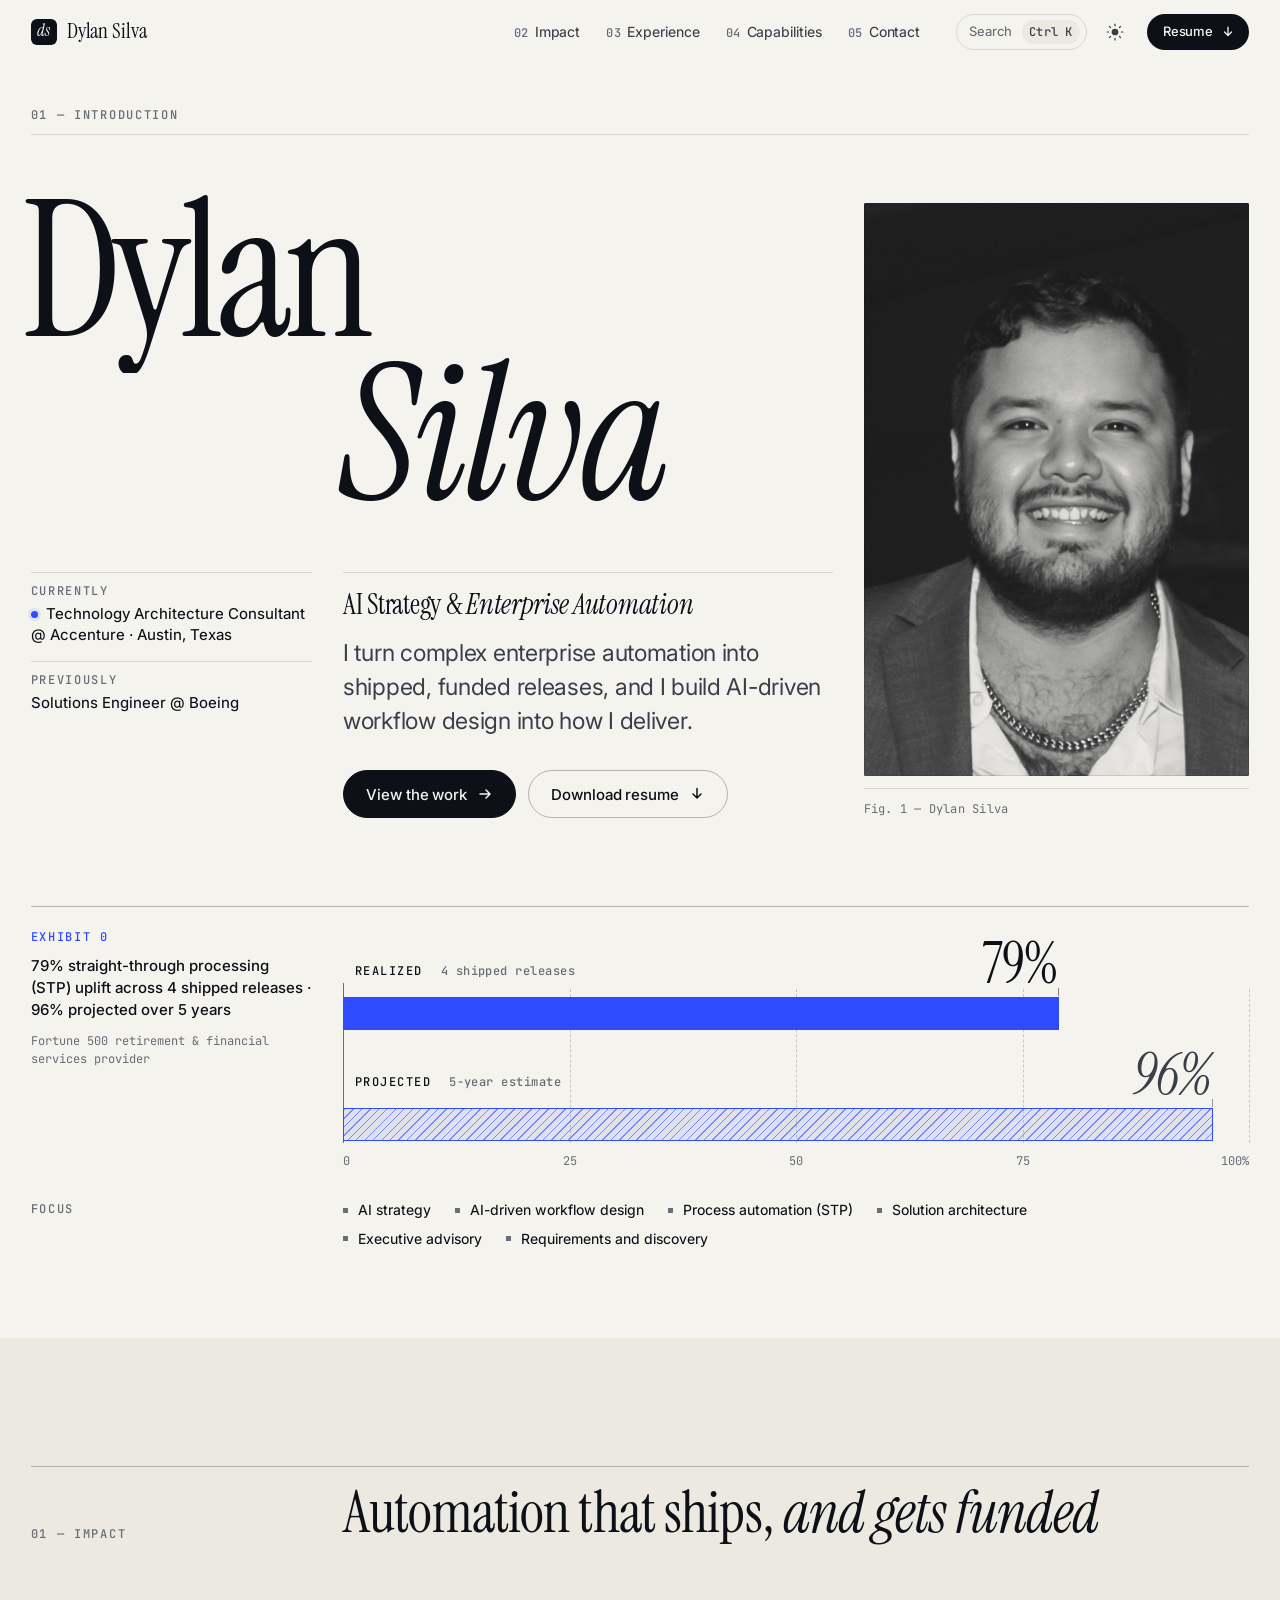
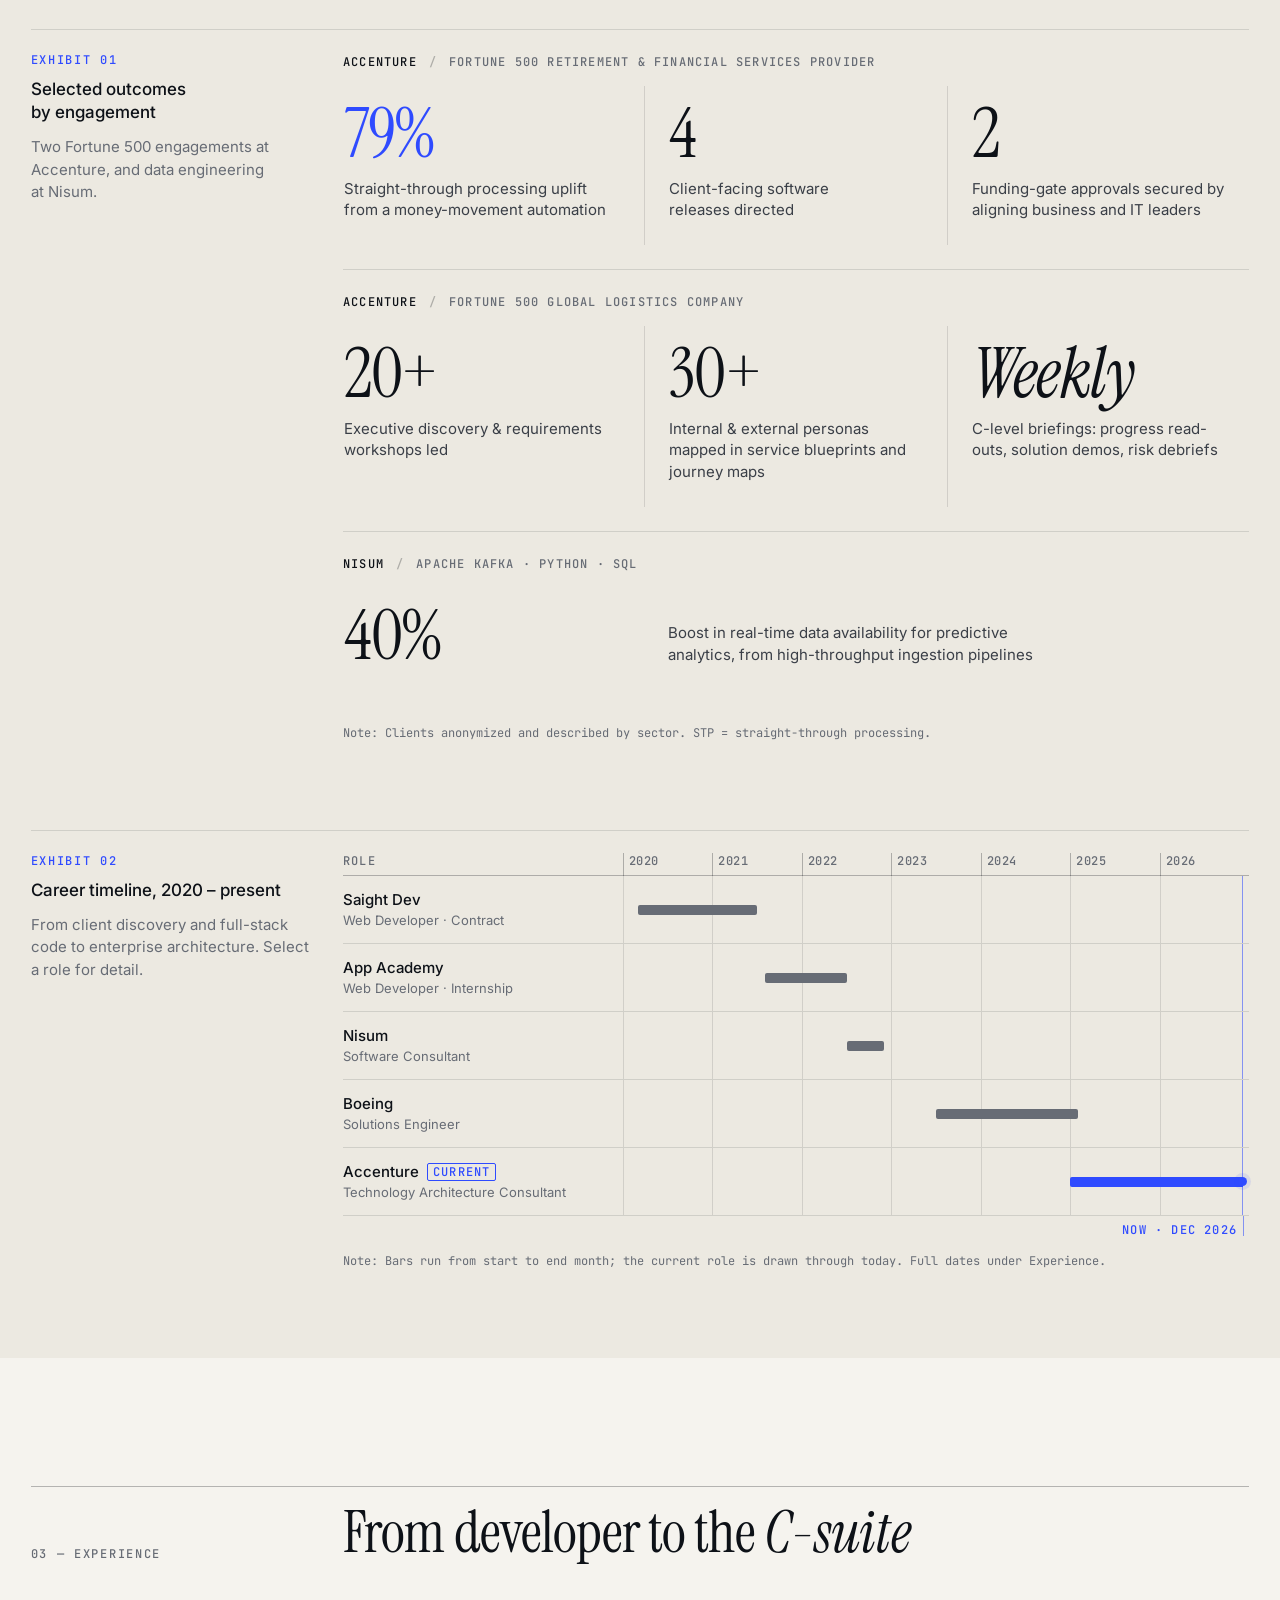
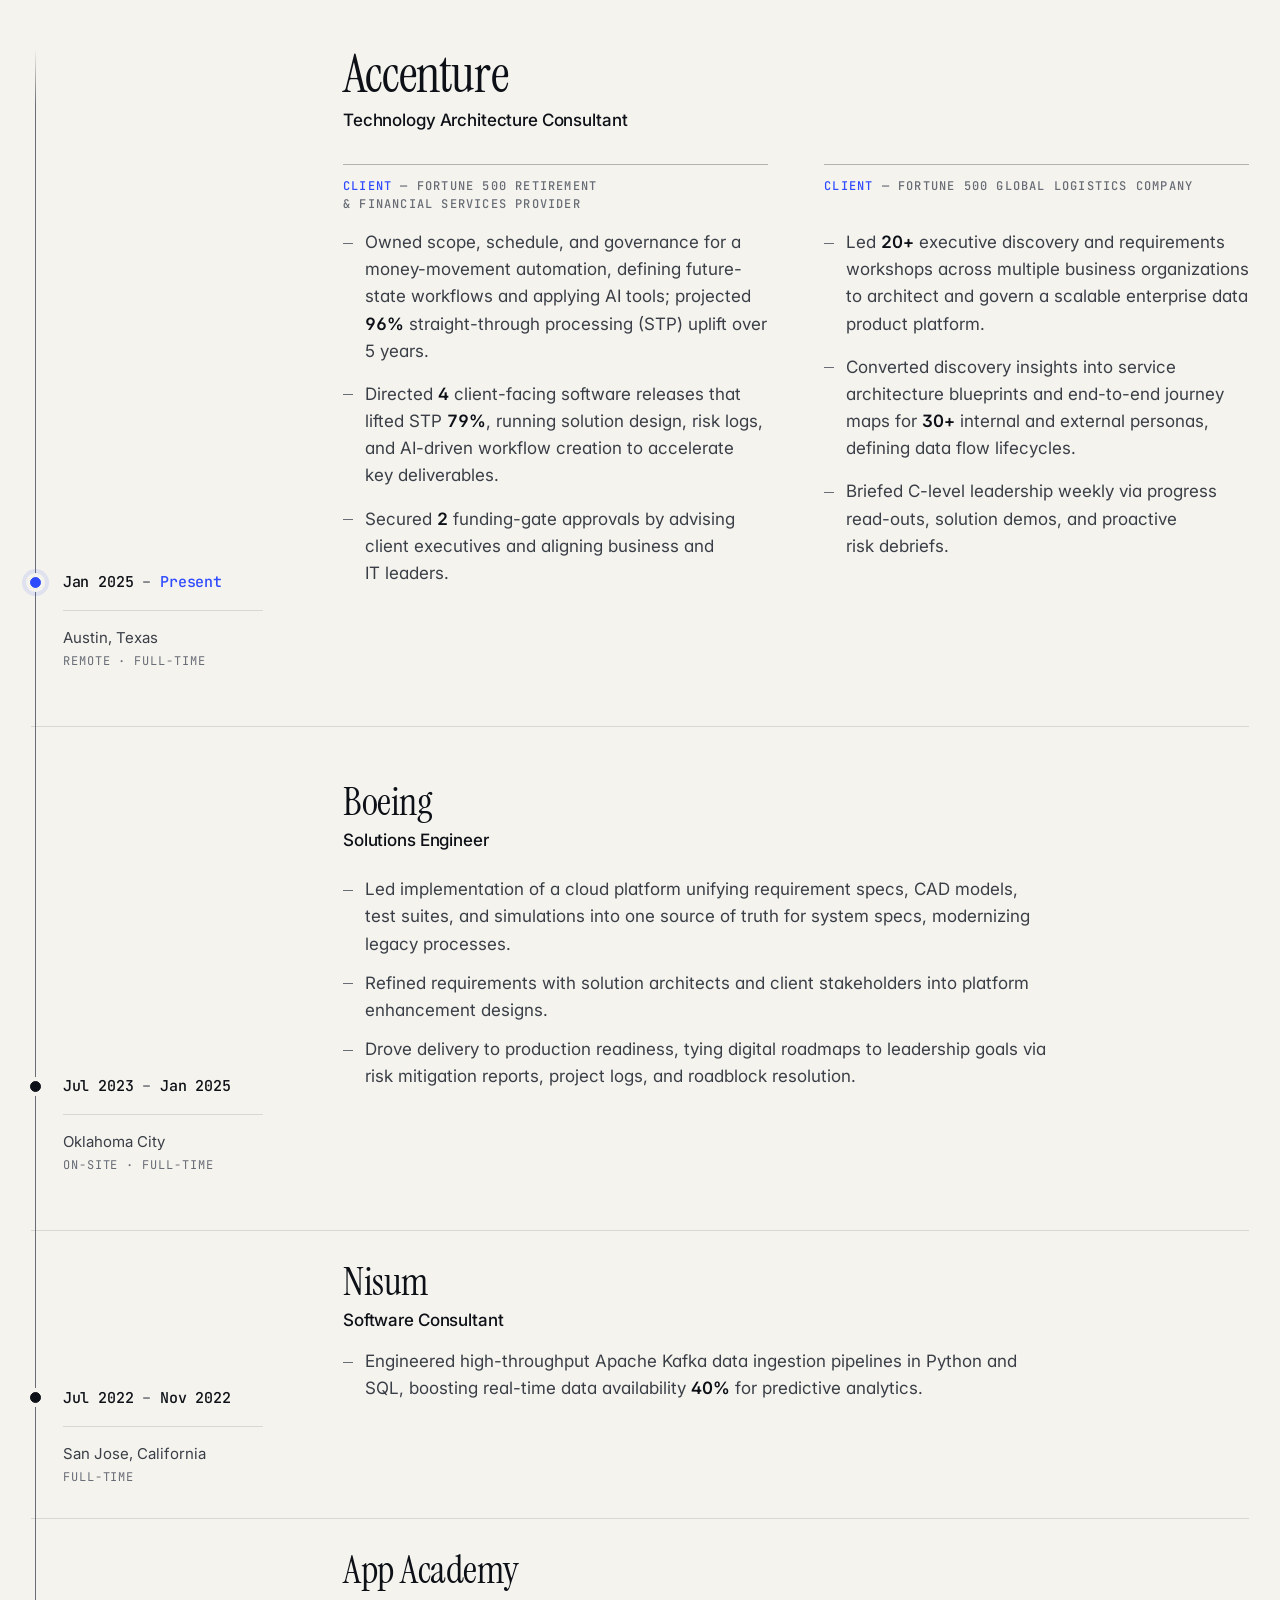
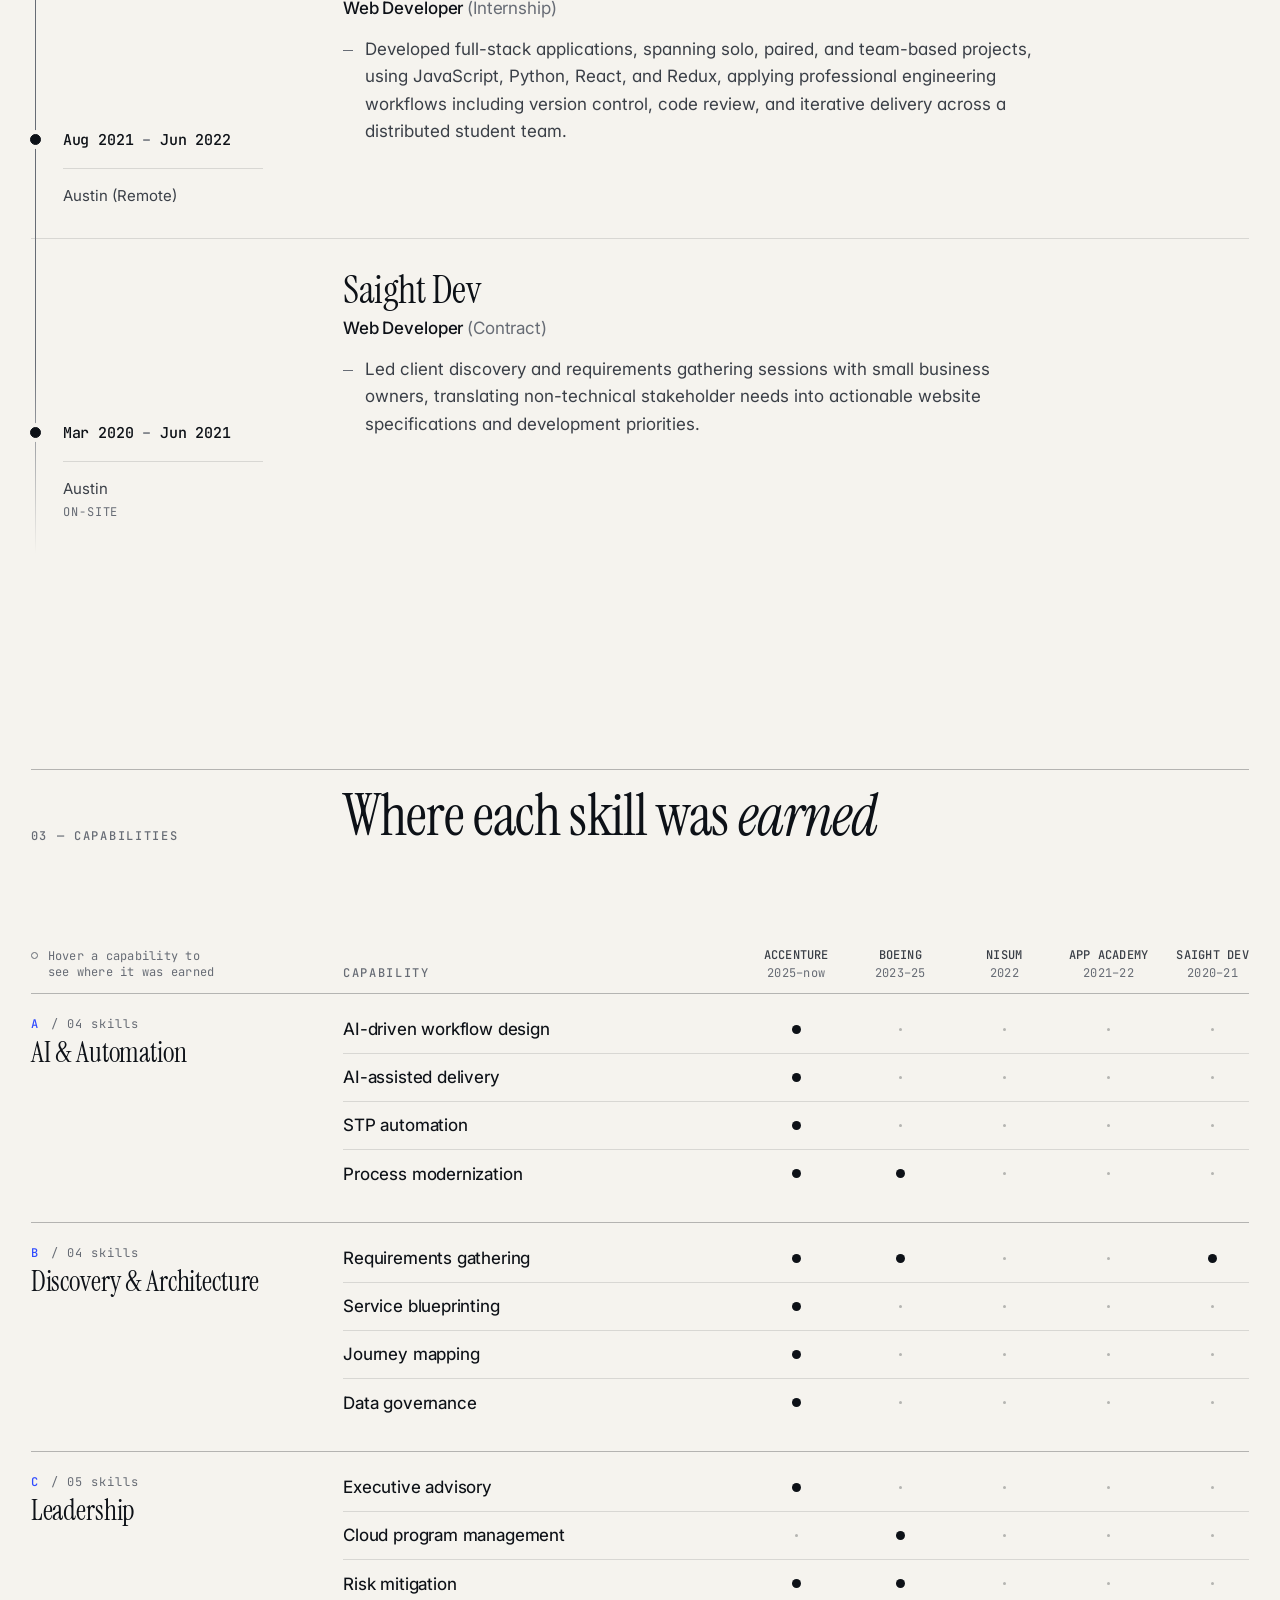
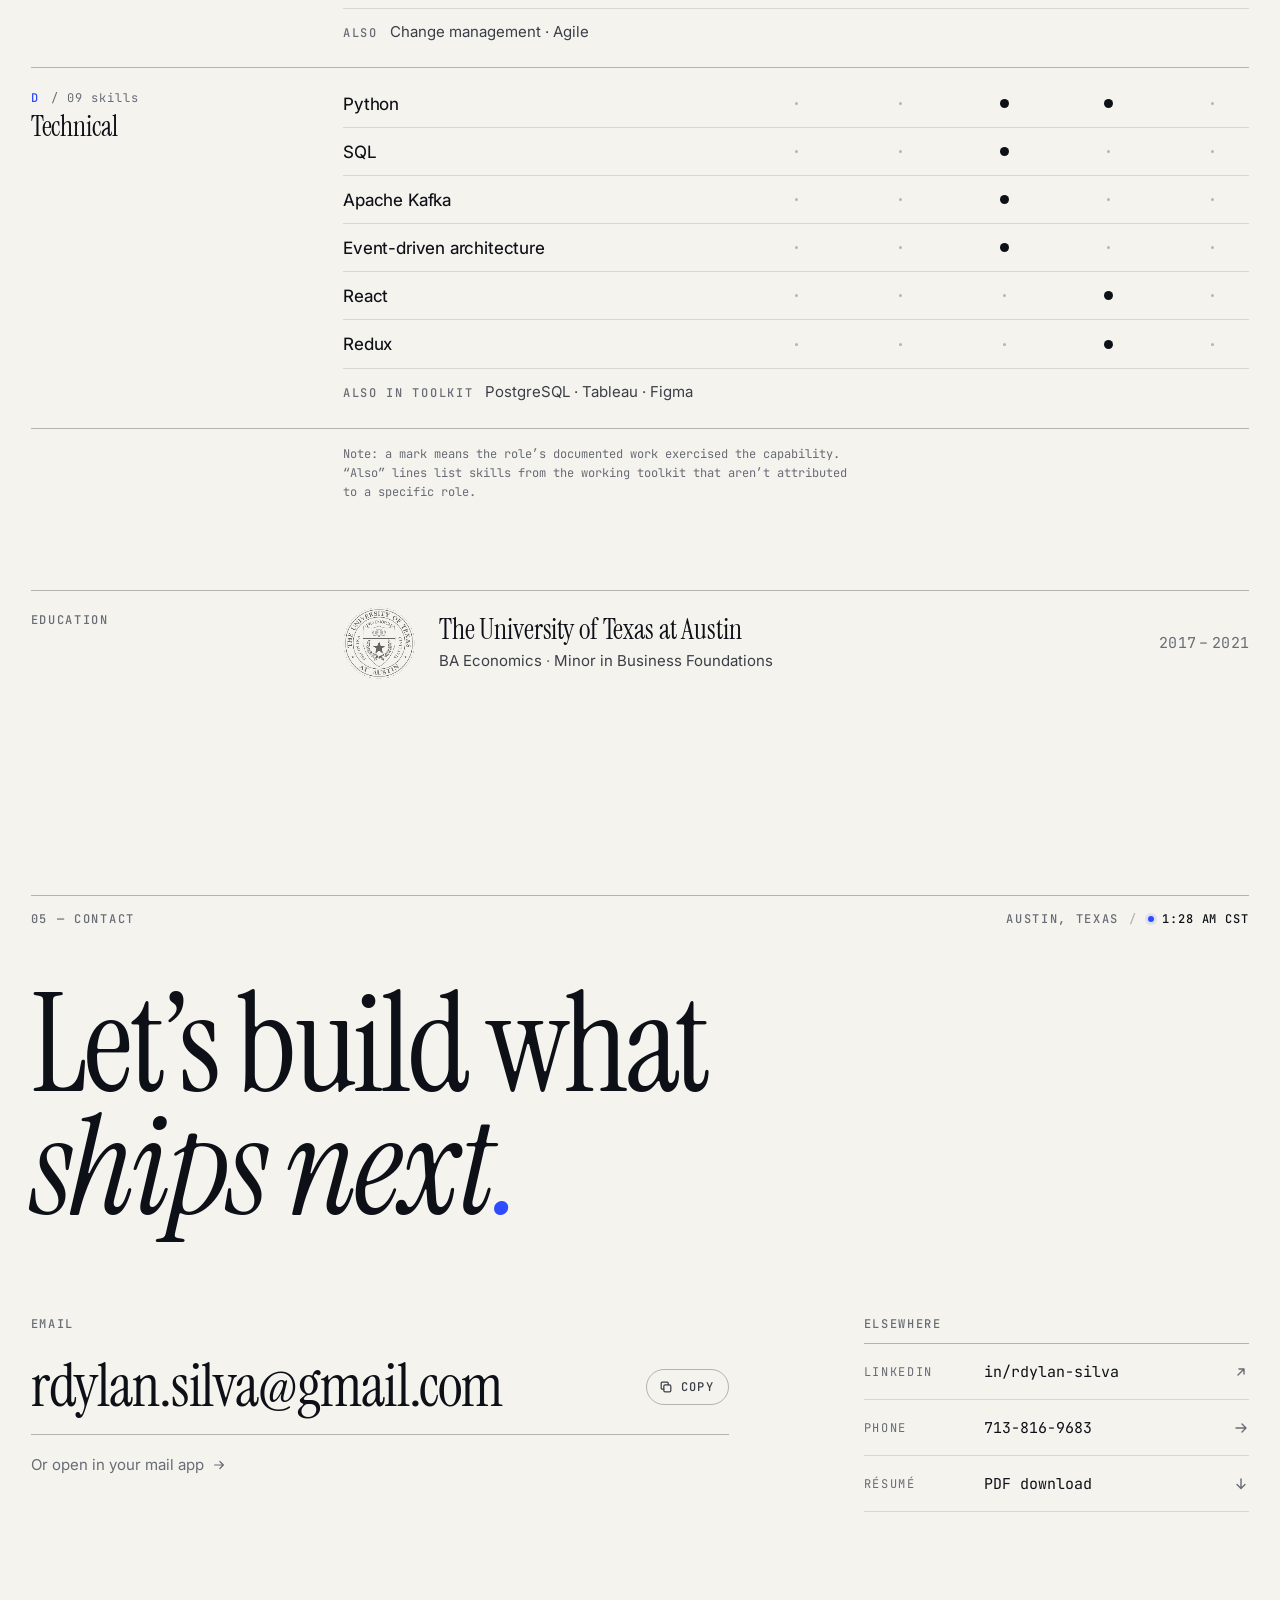
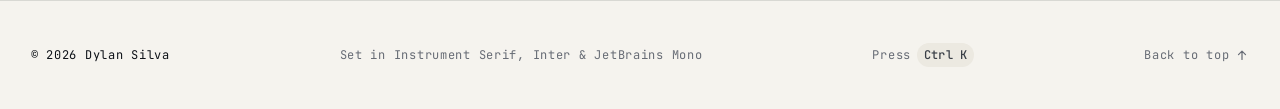
==== commit 7dc78b91: "Redesign site: editorial system, exhibits, experience aligned to resume/LinkedIn Co-Authored-By: Cla" ====
--- a/index.html
+++ b/index.html
@@ -1,267 +1,698 @@
-<!DOCTYPE html>
-<html lang="en">
+<!doctype html>
+<html lang="en" class="no-js">
 <head>
-  <meta charset="UTF-8" />
-  <meta name="viewport" content="width=device-width, initial-scale=1.0" />
-  <title>Dylan Silva — Product Manager</title>
-  <link rel="icon" href="data:image/svg+xml,<svg xmlns='http://www.w3.org/2000/svg' viewBox='0 0 100 100'><text y='.9em' font-size='90'>👋</text></svg>" />
-  <link rel="preconnect" href="https://fonts.googleapis.com" />
-  <link rel="preconnect" href="https://fonts.gstatic.com" crossorigin />
-  <link href="https://fonts.googleapis.com/css2?family=DM+Serif+Display:ital@0;1&family=DM+Sans:opsz,wght@9..40,300;9..40,400;9..40,500;9..40,600&display=swap" rel="stylesheet" />
-  <link rel="stylesheet" href="style.css" />
+<meta charset="utf-8" />
+<meta name="viewport" content="width=device-width, initial-scale=1, viewport-fit=cover" />
+<title>Dylan Silva — AI Strategy &amp; Enterprise Automation</title>
+<meta name="description" content="Dylan Silva, Technology Architecture Consultant at Accenture. I turn complex enterprise automation into shipped, funded releases, with AI-driven workflow design built into how I deliver." />
+<meta name="author" content="Dylan Silva" />
+<link rel="canonical" href="https://dylansilva.me/" />
+<meta name="theme-color" content="#F5F3EE" media="(prefers-color-scheme: light)" />
+<meta name="theme-color" content="#0B0E13" media="(prefers-color-scheme: dark)" />
+<meta property="og:type" content="profile" />
+<meta property="og:title" content="Dylan Silva — AI Strategy & Enterprise Automation" />
+<meta property="og:description" content="Technology Architecture Consultant at Accenture. Enterprise automation, shipped and funded — with AI-driven workflow design built in." />
+<meta property="og:url" content="https://dylansilva.me/" />
+<meta property="og:image" content="https://dylansilva.me/assets/profile.jpg" />
+<meta name="twitter:card" content="summary" />
+<link rel="icon" href="data:image/svg+xml,%3Csvg xmlns='http://www.w3.org/2000/svg' viewBox='0 0 64 64'%3E%3Crect width='64' height='64' rx='14' fill='%230D1117'/%3E%3Ctext x='50%25' y='54%25' text-anchor='middle' dominant-baseline='middle' font-family='Georgia,serif' font-style='italic' font-size='38' fill='%23F5F3EE'%3Eds%3C/text%3E%3C/svg%3E" />
+<link rel="preconnect" href="https://fonts.googleapis.com" />
+<link rel="preconnect" href="https://fonts.gstatic.com" crossorigin />
+<link rel="stylesheet" href="https://fonts.googleapis.com/css2?family=Instrument+Serif:ital@0;1&family=Inter:opsz,wght@14..32,300..700&family=JetBrains+Mono:wght@400;500&display=swap" />
+<link rel="stylesheet" href="style.css" />
+<script>
+  /* Theme before paint: ?theme= (tooling) > saved choice > system. */
+  (function () {
+    var d = document.documentElement, t = null;
+    try { t = new URLSearchParams(location.search).get('theme') || localStorage.getItem('theme'); } catch (e) {}
+    if (t === 'light' || t === 'dark') d.setAttribute('data-theme', t);
+  })();
+</script>
+<script type="application/ld+json">
+{
+  "@context": "https://schema.org",
+  "@type": "Person",
+  "name": "Dylan Silva",
+  "url": "https://dylansilva.me/",
+  "image": "https://dylansilva.me/assets/profile.jpg",
+  "jobTitle": "Technology Architecture Consultant",
+  "worksFor": { "@type": "Organization", "name": "Accenture" },
+  "alumniOf": { "@type": "CollegeOrUniversity", "name": "The University of Texas at Austin" },
+  "address": { "@type": "PostalAddress", "addressLocality": "Austin", "addressRegion": "TX", "addressCountry": "US" },
+  "email": "mailto:rdylan.silva@gmail.com",
+  "sameAs": ["https://www.linkedin.com/in/rdylan-silva"],
+  "knowsAbout": ["AI strategy", "AI-driven workflow design", "Process automation", "Solution architecture", "Executive advisory", "Apache Kafka", "Python", "SQL"]
+}
+</script>
+
 </head>
 <body>
-
-  <!-- NAV -->
-  <header id="site-nav">
-    <div class="nav-inner">
-      <a href="#" class="nav-brand">Dylan Silva</a>
-      <nav class="nav-links" aria-label="Main navigation">
-        <a href="#about" class="nav-link">About</a>
-        <a href="#experience" class="nav-link">Experience</a>
-        <a href="#skills" class="nav-link">Skills</a>
-        <a href="#contact" class="nav-link">Contact</a>
-      </nav>
-      <a href="assets/Dylan_Silva_Resume.pdf" download class="nav-resume">Resume ↓</a>
-      <button class="nav-toggle" aria-label="Open menu" aria-expanded="false">
-        <span></span><span></span><span></span>
+<a class="skip-link" href="#main">Skip to content</a>
+<header class="nav" data-nav>
+  <div class="nav__bar wrap">
+    <a class="nav__brand" href="#hero" aria-label="Dylan Silva, back to top">
+      <span class="nav__mark" aria-hidden="true">ds</span>
+      <span class="nav__wordmark">Dylan Silva</span>
+    </a>
+
+    <nav class="nav__links" aria-label="Primary">
+      <ul class="nav__list">
+        <li><a class="nav__link" href="#impact" data-nav-link="impact"><span class="nav__idx" aria-hidden="true">02</span>Impact</a></li>
+        <li><a class="nav__link" href="#experience" data-nav-link="experience"><span class="nav__idx" aria-hidden="true">03</span>Experience</a></li>
+        <li><a class="nav__link" href="#capabilities" data-nav-link="capabilities"><span class="nav__idx" aria-hidden="true">04</span>Capabilities</a></li>
+        <li><a class="nav__link" href="#contact" data-nav-link="contact"><span class="nav__idx" aria-hidden="true">05</span>Contact</a></li>
+      </ul>
+      <span class="nav__indicator" aria-hidden="true"></span>
+    </nav>
+
+    <div class="nav__actions">
+      <button class="nav__cmd" type="button" data-nav-palette aria-label="Open command palette" aria-keyshortcuts="Meta+K Control+K">
+        <span class="nav__cmd-label">Search</span>
+        <kbd class="nav__kbd" data-nav-kbd>⌘K</kbd>
       </button>
-    </div>
-  </header>
-
-  <!-- MOBILE MENU -->
-  <div class="mobile-menu" id="mobile-menu" aria-hidden="true">
-    <button class="mobile-close" aria-label="Close menu">&#x2715;</button>
-    <nav class="mobile-links">
-      <a href="#about">About</a>
-      <a href="#experience">Experience</a>
-      <a href="#skills">Skills</a>
-      <a href="#contact">Contact</a>
-      <a href="assets/Dylan_Silva_Resume.pdf" download class="mobile-resume">Download Resume</a>
+
+      <button class="nav__icon-btn nav__theme" type="button" data-nav-theme aria-pressed="false" aria-label="Dark theme">
+        <svg class="nav__theme-svg" viewBox="0 0 24 24" width="18" height="18" aria-hidden="true" focusable="false">
+          <mask id="nav-moon-mask">
+            <rect x="0" y="0" width="24" height="24" fill="#fff" />
+            <circle class="nav__theme-cut" cx="20" cy="4" r="7" fill="#000" />
+          </mask>
+          <circle class="nav__theme-core" cx="12" cy="12" r="8" fill="currentColor" mask="url(#nav-moon-mask)" />
+          <g class="nav__theme-rays" stroke="currentColor" stroke-width="1.6" stroke-linecap="round">
+            <line x1="12" y1="1.5" x2="12" y2="3.5" /><line x1="12" y1="20.5" x2="12" y2="22.5" />
+            <line x1="1.5" y1="12" x2="3.5" y2="12" /><line x1="20.5" y1="12" x2="22.5" y2="12" />
+            <line x1="4.6" y1="4.6" x2="6" y2="6" /><line x1="18" y1="18" x2="19.4" y2="19.4" />
+            <line x1="4.6" y1="19.4" x2="6" y2="18" /><line x1="18" y1="6" x2="19.4" y2="4.6" />
+          </g>
+        </svg>
+      </button>
+
+      <a class="nav__resume" href="assets/Dylan_Silva_Resume.pdf" download>
+        Resume
+        <svg viewBox="0 0 16 16" width="14" height="14" aria-hidden="true" focusable="false"><path d="M8 2.5v9M4 8l4 4 4-4" fill="none" stroke="currentColor" stroke-width="1.5" stroke-linecap="round" stroke-linejoin="round"/></svg>
+      </a>
+
+      <button class="nav__icon-btn nav__menu" type="button" data-nav-menu aria-expanded="false" aria-controls="nav-sheet" aria-label="Open menu">
+        <span class="nav__menu-lines" aria-hidden="true"><span></span><span></span></span>
+      </button>
+    </div>
+  </div>
+  <div class="nav__progress" aria-hidden="true"><span class="nav__progress-bar"></span></div>
+</header>
+
+<div class="nav-sheet" id="nav-sheet" role="dialog" aria-modal="true" aria-label="Site menu" hidden data-nav-sheet>
+  <div class="nav-sheet__inner wrap">
+    <div class="nav-sheet__top">
+      <span class="nav-sheet__eyebrow">Index</span>
+      <button class="nav__icon-btn nav-sheet__close" type="button" data-nav-close aria-label="Close menu">
+        <svg viewBox="0 0 24 24" width="20" height="20" aria-hidden="true" focusable="false"><path d="M6 6l12 12M18 6L6 18" stroke="currentColor" stroke-width="1.5" stroke-linecap="round"/></svg>
+      </button>
+    </div>
+    <nav aria-label="Mobile">
+      <ol class="nav-sheet__list">
+        <li><a class="nav-sheet__link" href="#impact" data-nav-link="impact"><span class="nav-sheet__idx">02</span>Impact</a></li>
+        <li><a class="nav-sheet__link" href="#experience" data-nav-link="experience"><span class="nav-sheet__idx">03</span>Experience</a></li>
+        <li><a class="nav-sheet__link" href="#capabilities" data-nav-link="capabilities"><span class="nav-sheet__idx">04</span>Capabilities</a></li>
+        <li><a class="nav-sheet__link" href="#contact" data-nav-link="contact"><span class="nav-sheet__idx">05</span>Contact</a></li>
+      </ol>
     </nav>
-  </div>
-
-  <!-- HERO -->
-  <section id="hero">
-    <div class="hero-inner">
-      <div class="hero-text">
-        <p class="hero-eyebrow">Product Manager &nbsp;·&nbsp; Austin, Texas</p>
-        <h1 class="hero-name">Dylan<br>Silva</h1>
-        <p class="hero-value">Building high-impact digital products at the intersection of strategy, technology, and AI.</p>
-        <div class="hero-actions">
-          <a href="#experience" class="btn btn-white">View Experience</a>
-          <a href="assets/Dylan_Silva_Resume.pdf" download class="btn btn-outline">Download Resume</a>
-        </div>
-      </div>
-      <div class="hero-photo-wrap">
-        <img src="assets/profile.jpg" alt="Dylan Silva" class="hero-photo" />
-      </div>
-    </div>
-    <div class="hero-scroll">
-      <span>Scroll</span>
-      <div class="scroll-bar"></div>
-    </div>
-  </section>
-
-  <!-- ABOUT -->
-  <section id="about">
-    <div class="container">
-      <div class="about-layout reveal">
-        <div class="about-left">
-          <p class="section-label">About</p>
-        </div>
-        <div class="about-right">
-          <p class="about-lead">Product and program leader with 5+ years spanning software engineering, enterprise digital transformation, and AI-augmented product delivery.</p>
-          <p class="about-body">At Accenture, currently owning solution design for high-impact financial services releases with cascading enterprise implications. Previously at Boeing, led a manufacturing Digital Thread initiative linking engineering requirements to 3D CAD across production lines. Known for leading without authority, translating complexity for executive audiences, and shipping in ambiguous, high-stakes environments.</p>
-          <div class="about-stats">
-            <div class="stat">
-              <span class="stat-num">5+</span>
-              <span class="stat-lbl">Years' Experience</span>
-            </div>
-            <div class="stat">
-              <span class="stat-num">$5M+</span>
-              <span class="stat-lbl">Programs Directed</span>
-            </div>
-            <div class="stat">
-              <span class="stat-num">35–40%</span>
-              <span class="stat-lbl">Faster Delivery via AI</span>
-            </div>
-            <div class="stat">
-              <span class="stat-num">3</span>
-              <span class="stat-lbl">Industries Served</span>
-            </div>
-          </div>
-        </div>
-      </div>
-    </div>
-  </section>
-
-  <!-- EXPERIENCE -->
-  <section id="experience">
-    <div class="container">
-      <p class="section-label reveal">Experience</p>
-      <div class="timeline">
-
-        <div class="tl-item reveal">
-          <div class="tl-header">
-            <span class="tl-company">Accenture</span>
-            <span class="tl-date">Jan 2025 — Present</span>
-          </div>
-          <h3 class="tl-title">Technology Architecture Consultant</h3>
-          <p class="tl-role">Product Manager — Financial Services</p>
-          <ul class="tl-list">
-            <li>Directed multiple $5M+ Money Movement transformation workstreams for a top U.S. retirement provider, governing end-to-end execution and software releases across business, tech, and operations.</li>
-            <li>Own end-to-end solution design for a high-impact software release delivering OKR uplift across two program workstreams, with cascading implications throughout the recordkeeping organization of a major financial services provider.</li>
-            <li>Secured executive funding-gate approval advancing 2 major releases from design to build; managed formal approval workflows and cross-functional alignment across business, technology, and offshore build teams.</li>
-            <li>Leveraged large language model workflows to transform unstructured design meeting data into structured, actionable feature specifications, eliminating manual documentation bottlenecks and accelerating handoff to build teams by 35–40%.</li>
-            <li>Architected a global governance model and new data reporting structure, leading 15+ workshops to define user journeys, data products and their corresponding business domains, and future-state data flows for event-driven architecture.</li>
-            <li>Designed event flows leveraging deep subject-matter expertise in legacy business and tech systems to implement scalable domain-driven architecture that the enterprise can leverage for key insights and analytics.</li>
-            <li>Collaborated with design team to translate cross-functional workshop outputs into Figma wireframes and user journey deliverables, creating a shared visual language that drove executive alignment and informed key CX design decisions.</li>
+    <div class="nav-sheet__foot">
+      <button class="nav-sheet__action" type="button" data-nav-palette><span>Command palette</span><kbd class="nav__kbd" data-nav-kbd>⌘K</kbd></button>
+      <button class="nav-sheet__action" type="button" data-nav-theme aria-pressed="false"><span>Dark theme</span><span class="nav-sheet__state" data-nav-theme-state>Off</span></button>
+      <a class="nav-sheet__action" href="assets/Dylan_Silva_Resume.pdf" download><span>Download resume</span><span class="nav-sheet__state">PDF</span></a>
+    </div>
+  </div>
+</div>
+
+<main id="main">
+<section id="hero" class="section hero" aria-labelledby="hero-title">
+  <svg class="hero__defs" width="0" height="0" aria-hidden="true" focusable="false">
+    <!-- Light: neutral graphite → paper -->
+    <filter id="hero-duo-light" color-interpolation-filters="sRGB">
+      <feColorMatrix type="matrix" values=".30 .59 .11 0 0  .30 .59 .11 0 0  .30 .59 .11 0 0  0 0 0 1 0" />
+      <feComponentTransfer>
+        <feFuncR type="table" tableValues=".10 .26 .56 .84 .95" />
+        <feFuncG type="table" tableValues=".10 .26 .56 .835 .94" />
+        <feFuncB type="table" tableValues=".105 .26 .55 .82 .92" />
+      </feComponentTransfer>
+    </filter>
+    <!-- Dark: navy-tinted shadows → paper -->
+    <filter id="hero-duo-dark" color-interpolation-filters="sRGB">
+      <feColorMatrix type="matrix" values=".30 .59 .11 0 0  .30 .59 .11 0 0  .30 .59 .11 0 0  0 0 0 1 0" />
+      <feComponentTransfer>
+        <feFuncR type="table" tableValues=".043 .24 .62 .90 .965" />
+        <feFuncG type="table" tableValues=".055 .25 .62 .89 .953" />
+        <feFuncB type="table" tableValues=".11 .34 .66 .88 .933" />
+      </feComponentTransfer>
+    </filter>
+  </svg>
+
+  <div class="wrap">
+    <div class="hero__meta">
+      <p class="hero__meta-item">01 — Introduction</p>
+    </div>
+
+    <div class="hero__grid">
+      <h1 id="hero-title" class="hero__name">
+        <span class="hero__line"><span class="hero__line-in">Dylan</span></span>
+        <span class="hero__line hero__line--2"><span class="hero__line-in"><em>Silva</em></span></span>
+      </h1>
+
+      <figure class="hero__portrait">
+        <div class="hero__frame">
+          <img class="hero__img" src="assets/profile.jpg" width="968" height="922"
+               alt="Portrait of Dylan Silva, smiling, in a grey blazer and white open-collar shirt"
+               fetchpriority="high" decoding="async" />
+        </div>
+        <figcaption class="hero__caption">Fig. 1 — Dylan Silva</figcaption>
+      </figure>
+
+      <dl class="hero__aside">
+        <div class="hero__fact">
+          <dt>Currently</dt>
+          <dd><span class="hero__live" aria-hidden="true"></span>Technology Architecture Consultant @ Accenture · Austin, Texas</dd>
+        </div>
+        <div class="hero__fact">
+          <dt>Previously</dt>
+          <dd>Solutions Engineer @ Boeing</dd>
+        </div>
+      </dl>
+
+      <div class="hero__copy">
+        <p class="hero__position">AI Strategy &amp; <em>Enterprise Automation</em></p>
+        <p class="hero__lead">I turn complex enterprise automation into shipped, funded releases, and I build AI-driven workflow design into how I deliver.</p>
+        <div class="hero__ctas">
+          <a class="btn btn--primary" href="#impact">View the work
+            <svg viewBox="0 0 16 16" aria-hidden="true" focusable="false"><path d="M3 8h10M9 4l4 4-4 4" fill="none" stroke="currentColor" stroke-width="1.5" stroke-linecap="round" stroke-linejoin="round"/></svg>
+          </a>
+          <a class="btn btn--ghost" href="assets/Dylan_Silva_Resume.pdf" download>Download resume
+            <svg data-dir="down" viewBox="0 0 16 16" aria-hidden="true" focusable="false"><path d="M8 2.5v9M4 8l4 4 4-4" fill="none" stroke="currentColor" stroke-width="1.5" stroke-linecap="round" stroke-linejoin="round"/></svg>
+          </a>
+        </div>
+      </div>
+    </div>
+
+    <!-- Exhibit 0 — signature: STP realized vs projected -->
+    <figure class="hero__ex" aria-labelledby="hero-ex-title">
+      <div class="hero__ex-rail">
+        <span class="hero__ex-label">Exhibit 0</span>
+        <p id="hero-ex-title" class="hero__ex-title">79% straight-through processing (STP) uplift across 4 shipped releases · 96% projected over 5 years</p>
+        <p class="hero__ex-src">Fortune 500 retirement &amp; financial services provider</p>
+      </div>
+
+      <div class="hero__chart" role="img" aria-labelledby="hero-chart-desc">
+        <p id="hero-chart-desc" class="sr-only">Bar chart on a 0 to 100 percent scale. Realized straight-through processing uplift across 4 shipped releases: 79 percent. Projected uplift over 5 years: 96 percent, an estimate.</p>
+        <div class="hero__scale" aria-hidden="true">
+          <span style="--t:0">0</span><span style="--t:25">25</span><span style="--t:50">50</span><span style="--t:75">75</span><span style="--t:100">100%</span>
+        </div>
+        <div class="hero__row hero__row--real" style="--v:79" aria-hidden="true">
+          <div class="hero__row-head">
+            <span class="hero__row-key">Realized <span class="hero__row-sub">4 shipped releases</span></span>
+            <span class="hero__row-val" data-hero-count="79">79%</span>
+          </div>
+          <div class="hero__track"><span class="hero__bar"></span></div>
+        </div>
+        <div class="hero__row hero__row--proj" style="--v:96" aria-hidden="true">
+          <div class="hero__row-head">
+            <span class="hero__row-key">Projected <span class="hero__row-sub">5-year estimate</span></span>
+            <span class="hero__row-val" data-hero-count="96">96%</span>
+          </div>
+          <div class="hero__track"><span class="hero__bar"></span></div>
+        </div>
+      </div>
+    </figure>
+
+    <div class="hero__focus">
+      <p class="hero__focus-label">Focus</p>
+      <ul class="hero__focus-list">
+        <li>AI strategy</li>
+        <li>AI-driven workflow design</li>
+        <li>Process automation (STP)</li>
+        <li>Solution architecture</li>
+        <li>Executive advisory</li>
+        <li>Requirements and discovery</li>
+      </ul>
+    </div>
+  </div>
+</section>
+
+<section id="impact" class="section section--band impact" aria-labelledby="impact-title">
+  <div class="wrap">
+    <header class="section-head">
+      <p class="section-head__index eyebrow">01 — Impact</p>
+      <h2 id="impact-title" class="section-head__title">Automation that ships, <em>and gets funded</em></h2>
+    </header>
+
+    <!-- Exhibit 01 — Outcomes by engagement -->
+    <figure class="exhibit impact__ex reveal" aria-labelledby="impact-ex1-title">
+      <figcaption class="impact__rail">
+        <span class="exhibit__label">Exhibit 01</span>
+        <span id="impact-ex1-title" class="exhibit__title">Selected outcomes by engagement</span>
+        <span class="impact__caption">Two Fortune 500 engagements at Accenture, and data engineering at Nisum.</span>
+      </figcaption>
+      <div class="impact__body">
+        <div class="impact__groups" data-impact-metrics>
+          <div class="impact__group" role="group" aria-labelledby="impact-g1">
+            <p class="impact__ghead" id="impact-g1"><span class="impact__gfirm">Accenture</span><span class="impact__gclient">Fortune 500 retirement &amp; financial services provider</span></p>
+            <ul class="impact__metrics">
+              <li class="impact__metric impact__metric--lead">
+                <span class="impact__value"><span class="impact__num" data-count="79" data-suffix="%" data-final="79%" aria-hidden="true"><span>79%</span></span><span class="sr-only">79%</span></span>
+                <span class="impact__desc">Straight-through processing uplift from a money-movement automation</span>
+              </li>
+              <li class="impact__metric">
+                <span class="impact__value"><span class="impact__num" data-count="4" data-final="4" aria-hidden="true"><span>4</span></span><span class="sr-only">4</span></span>
+                <span class="impact__desc">Client-facing software releases directed</span>
+              </li>
+              <li class="impact__metric">
+                <span class="impact__value"><span class="impact__num" data-count="2" data-final="2" aria-hidden="true"><span>2</span></span><span class="sr-only">2</span></span>
+                <span class="impact__desc">Funding-gate approvals secured by aligning business and IT leaders</span>
+              </li>
+            </ul>
+          </div>
+          <div class="impact__group" role="group" aria-labelledby="impact-g2">
+            <p class="impact__ghead" id="impact-g2"><span class="impact__gfirm">Accenture</span><span class="impact__gclient">Fortune 500 global logistics company</span></p>
+            <ul class="impact__metrics">
+              <li class="impact__metric">
+                <span class="impact__value"><span class="impact__num" data-count="20" data-suffix="+" data-final="20+" aria-hidden="true"><span>20+</span></span><span class="sr-only">20+</span></span>
+                <span class="impact__desc">Executive discovery &amp; requirements workshops led</span>
+              </li>
+              <li class="impact__metric">
+                <span class="impact__value"><span class="impact__num" data-count="30" data-suffix="+" data-final="30+" aria-hidden="true"><span>30+</span></span><span class="sr-only">30+</span></span>
+                <span class="impact__desc">Internal &amp; external personas mapped in service blueprints and journey maps</span>
+              </li>
+              <li class="impact__metric">
+                <span class="impact__value"><span class="impact__num impact__num--word">Weekly</span></span>
+                <span class="impact__desc">C-level briefings: progress read-outs, solution demos, risk debriefs</span>
+              </li>
+            </ul>
+          </div>
+          <div class="impact__group" role="group" aria-labelledby="impact-g3">
+            <p class="impact__ghead" id="impact-g3"><span class="impact__gfirm">Nisum</span><span class="impact__gclient">Apache Kafka · Python · SQL</span></p>
+            <ul class="impact__metrics">
+              <li class="impact__metric">
+                <span class="impact__value"><span class="impact__num" data-count="40" data-suffix="%" data-final="40%" aria-hidden="true"><span>40%</span></span><span class="sr-only">40%</span></span>
+                <span class="impact__desc">Boost in real-time data availability for predictive analytics, from high-throughput ingestion pipelines</span>
+              </li>
+            </ul>
+          </div>
+        </div>
+        <p class="exhibit__note">Note: Clients anonymized and described by sector. STP = straight-through processing.</p>
+      </div>
+    </figure>
+
+    <!-- Exhibit 02 — Career timeline (overview; full dates live in Experience) -->
+    <figure class="exhibit impact__ex reveal" aria-labelledby="impact-ex2-title">
+      <figcaption class="impact__rail">
+        <span class="exhibit__label">Exhibit 02</span>
+        <span id="impact-ex2-title" class="exhibit__title">Career timeline, 2020 – present</span>
+        <span class="impact__caption">From client discovery and full-stack code to enterprise architecture. Select a role for detail.</span>
+      </figcaption>
+      <div class="impact__body">
+        <div class="impact-tl" data-impact-tl style="--span:84; --now:82.03">
+          <div class="impact-tl__head" aria-hidden="true">
+            <span class="impact-tl__hcell">Role</span>
+            <span class="impact-tl__axis" data-impact-axis>
+              <span class="impact-tl__tick" style="--m:0">2020</span>
+              <span class="impact-tl__tick" style="--m:12">2021</span>
+              <span class="impact-tl__tick" style="--m:24">2022</span>
+              <span class="impact-tl__tick" style="--m:36">2023</span>
+              <span class="impact-tl__tick" style="--m:48">2024</span>
+              <span class="impact-tl__tick" style="--m:60">2025</span>
+              <span class="impact-tl__tick" style="--m:72">2026</span>
+            </span>
+          </div>
+          <ol class="impact-tl__rows">
+            <li>
+              <a class="impact-tl__row" href="#xp-saight" data-id="saight" data-start="2020-03" data-end="2021-06" style="--a:2; --b:18">
+                <span class="impact-tl__org">Saight Dev</span>
+                <span class="impact-tl__role">Web Developer · Contract<span class="sr-only">, Mar 2020 to Jun 2021</span></span>
+                <span class="impact-tl__track" aria-hidden="true"><span class="impact-tl__bar"></span></span>
+              </a>
+            </li>
+            <li>
+              <a class="impact-tl__row" href="#xp-appacademy" data-id="appacademy" data-start="2021-08" data-end="2022-06" style="--a:19; --b:30">
+                <span class="impact-tl__org">App Academy</span>
+                <span class="impact-tl__role">Web Developer · Internship<span class="sr-only">, Aug 2021 to Jun 2022</span></span>
+                <span class="impact-tl__track" aria-hidden="true"><span class="impact-tl__bar"></span></span>
+              </a>
+            </li>
+            <li>
+              <a class="impact-tl__row" href="#xp-nisum" data-id="nisum" data-start="2022-07" data-end="2022-11" style="--a:30; --b:35">
+                <span class="impact-tl__org">Nisum</span>
+                <span class="impact-tl__role">Software Consultant<span class="sr-only">, Jul 2022 to Nov 2022</span></span>
+                <span class="impact-tl__track" aria-hidden="true"><span class="impact-tl__bar"></span></span>
+              </a>
+            </li>
+            <li>
+              <a class="impact-tl__row" href="#xp-boeing" data-id="boeing" data-start="2023-07" data-end="2025-01" style="--a:42; --b:61">
+                <span class="impact-tl__org">Boeing</span>
+                <span class="impact-tl__role">Solutions Engineer<span class="sr-only">, Jul 2023 to Jan 2025</span></span>
+                <span class="impact-tl__track" aria-hidden="true"><span class="impact-tl__bar"></span></span>
+              </a>
+            </li>
+            <li>
+              <a class="impact-tl__row impact-tl__row--current" href="#xp-accenture" data-id="accenture" data-start="2025-01" data-end="present" style="--a:60; --b:82.03">
+                <span class="impact-tl__org">Accenture<span class="impact-tl__cur">Current</span></span>
+                <span class="impact-tl__role">Technology Architecture Consultant<span class="sr-only">, Jan 2025 to present</span></span>
+                <span class="impact-tl__track" aria-hidden="true"><span class="impact-tl__bar"></span></span>
+              </a>
+            </li>
+          </ol>
+          <div class="impact-tl__foot" aria-hidden="true">
+            <span class="impact-tl__nowlabel">Now · <span data-impact-now>Nov 2026</span></span>
+          </div>
+        </div>
+        <p class="exhibit__note">Note: Bars run from start to end month; the current role is drawn through today. Full dates under Experience.</p>
+      </div>
+    </figure>
+  </div>
+</section>
+
+<section id="experience" class="section xp" aria-labelledby="experience-title">
+  <div class="wrap">
+    <header class="section-head xp__head">
+      <p class="section-head__index eyebrow">03 — Experience</p>
+      <h2 id="experience-title" class="section-head__title">From developer to the <em>C-suite</em></h2>
+    </header>
+
+    <div class="xp__list">
+
+      <!-- Accenture: hero role -->
+      <article id="xp-accenture" data-xp="accenture" class="xp__role xp__role--lead reveal" aria-labelledby="xp-accenture-co">
+        <span class="xp__rail" aria-hidden="true"><span class="xp__rail-fill"></span></span>
+        <div class="xp__meta">
+          <span class="xp__node xp__node--current" aria-hidden="true"></span>
+          <p class="xp__dates"><time datetime="2025-01">Jan 2025</time><span class="xp__dash" aria-hidden="true"> – </span><span class="sr-only"> to </span><span class="xp__present">Present</span></p>
+          <p class="xp__where">Austin, Texas</p>
+          <p class="xp__type">Remote<span aria-hidden="true"> · </span><span class="sr-only">, </span>Full-time</p>
+        </div>
+        <div class="xp__body">
+          <header class="xp__header">
+            <h3 id="xp-accenture-co" class="xp__company">Accenture</h3>
+            <p class="xp__title">Technology Architecture Consultant</p>
+          </header>
+          <div class="xp__clients">
+            <section class="xp__client" aria-label="Client — Fortune 500 retirement &amp; financial services provider">
+              <p class="xp__client-label"><span class="xp__client-key">Client</span> <span aria-hidden="true">—</span> Fortune 500 retirement &amp; financial services provider</p>
+              <ul class="xp__bullets">
+                <li>Owned scope, schedule, and governance for a money-movement automation, defining future-state workflows and applying AI tools; projected <span class="xp__num">96%</span> straight-through processing (STP) uplift over 5 years.</li>
+                <li>Directed <span class="xp__num">4</span> client-facing software releases that lifted STP <span class="xp__num">79%</span>, running solution design, risk logs, and AI-driven workflow creation to accelerate key deliverables.</li>
+                <li>Secured <span class="xp__num">2</span> funding-gate approvals by advising client executives and aligning business and IT leaders.</li>
+              </ul>
+            </section>
+            <section class="xp__client" aria-label="Client — Fortune 500 global logistics company">
+              <p class="xp__client-label"><span class="xp__client-key">Client</span> <span aria-hidden="true">—</span> Fortune 500 global logistics company</p>
+              <ul class="xp__bullets">
+                <li>Led <span class="xp__num">20+</span> executive discovery and requirements workshops across multiple business organizations to architect and govern a scalable enterprise data product platform.</li>
+                <li>Converted discovery insights into service architecture blueprints and end-to-end journey maps for <span class="xp__num">30+</span> internal and external personas, defining data flow lifecycles.</li>
+                <li>Briefed C-level leadership weekly via progress read-outs, solution demos, and proactive risk debriefs.</li>
+              </ul>
+            </section>
+          </div>
+        </div>
+      </article>
+
+      <!-- Boeing -->
+      <article id="xp-boeing" data-xp="boeing" class="xp__role reveal" aria-labelledby="xp-boeing-co">
+        <span class="xp__rail" aria-hidden="true"><span class="xp__rail-fill"></span></span>
+        <div class="xp__meta">
+          <span class="xp__node" aria-hidden="true"></span>
+          <p class="xp__dates"><time datetime="2023-07">Jul 2023</time><span class="xp__dash" aria-hidden="true"> – </span><span class="sr-only"> to </span><time datetime="2025-01">Jan 2025</time></p>
+          <p class="xp__where">Oklahoma City</p>
+          <p class="xp__type">On-site<span aria-hidden="true"> · </span><span class="sr-only">, </span>Full-time</p>
+        </div>
+        <div class="xp__body">
+          <header class="xp__header">
+            <h3 id="xp-boeing-co" class="xp__company">Boeing</h3>
+            <p class="xp__title">Solutions Engineer</p>
+          </header>
+          <ul class="xp__bullets">
+            <li>Led implementation of a cloud platform unifying requirement specs, CAD models, test suites, and simulations into one source of truth for system specs, modernizing legacy processes.</li>
+            <li>Refined requirements with solution architects and client stakeholders into platform enhancement designs.</li>
+            <li>Drove delivery to production readiness, tying digital roadmaps to leadership goals via risk mitigation reports, project logs, and roadblock resolution.</li>
           </ul>
         </div>
-
-        <div class="tl-item reveal">
-          <div class="tl-header">
-            <span class="tl-company">Boeing</span>
-            <span class="tl-date">Jul 2023 — Jan 2025</span>
-          </div>
-          <h3 class="tl-title">Systems Engineer</h3>
-          <ul class="tl-list">
-            <li>Spearheaded a strategic digital transformation initiative to replace legacy manufacturing processes with a unified Digital Thread, linking requirement specifications directly to 3D CAD models and downstream E2E testing suites.</li>
-            <li>Modernized the path to FAA certification by architecting digital compliance checkpoints within the design lifecycle, reducing certification risks and streamlining delivery of Proof of Compliance (PoC) artifacts.</li>
-            <li>Aligned delivery roadmaps with program priorities by managing complex dependencies across a business domain, ensuring on-time delivery and providing regular updates on risks and issues to executive leadership.</li>
-            <li>Managed cross-functional execution across engineering, supply chain, IT, and manufacturing operations; collaborated with multi-disciplinary directors to align digital roadmap with enterprise safety and production readiness goals.</li>
+      </article>
+
+      <!-- Nisum -->
+      <article id="xp-nisum" data-xp="nisum" class="xp__role xp__role--compact reveal" aria-labelledby="xp-nisum-co">
+        <span class="xp__rail" aria-hidden="true"><span class="xp__rail-fill"></span></span>
+        <div class="xp__meta">
+          <span class="xp__node" aria-hidden="true"></span>
+          <p class="xp__dates"><time datetime="2022-07">Jul 2022</time><span class="xp__dash" aria-hidden="true"> – </span><span class="sr-only"> to </span><time datetime="2022-11">Nov 2022</time></p>
+          <p class="xp__where">San Jose, California</p>
+          <p class="xp__type">Full-time</p>
+        </div>
+        <div class="xp__body">
+          <header class="xp__header">
+            <h3 id="xp-nisum-co" class="xp__company">Nisum</h3>
+            <p class="xp__title">Software Consultant</p>
+          </header>
+          <ul class="xp__bullets">
+            <li>Engineered high-throughput Apache Kafka data ingestion pipelines in Python and SQL, boosting real-time data availability <span class="xp__num">40%</span> for predictive analytics.</li>
           </ul>
         </div>
-
-        <div class="tl-item reveal">
-          <div class="tl-header">
-            <span class="tl-company">Nisum Technologies</span>
-            <span class="tl-date">Jul 2022 — Nov 2022</span>
-          </div>
-          <h3 class="tl-title">Software Engineer</h3>
-          <ul class="tl-list">
-            <li>Architected high-throughput Apache Kafka data ingestion pipelines to track product inventory and delivery status, boosting real-time data availability by 40%; used SQL and Python pandas to clean, transform, and analyze pipeline data to enable predictive supply chain analytics.</li>
-            <li>Built and maintained Tableau dashboards and optimized Angular-based analytics interfaces to surface key supply chain and inventory metrics, increasing dashboard responsiveness by 25%.</li>
+      </article>
+
+      <!-- App Academy -->
+      <article id="xp-appacademy" data-xp="appacademy" class="xp__role xp__role--compact reveal" aria-labelledby="xp-appacademy-co">
+        <span class="xp__rail" aria-hidden="true"><span class="xp__rail-fill"></span></span>
+        <div class="xp__meta">
+          <span class="xp__node" aria-hidden="true"></span>
+          <p class="xp__dates"><time datetime="2021-08">Aug 2021</time><span class="xp__dash" aria-hidden="true"> – </span><span class="sr-only"> to </span><time datetime="2022-06">Jun 2022</time></p>
+          <p class="xp__where">Austin (Remote)</p>
+        </div>
+        <div class="xp__body">
+          <header class="xp__header">
+            <h3 id="xp-appacademy-co" class="xp__company">App Academy</h3>
+            <p class="xp__title">Web Developer <span class="xp__qual">(Internship)</span></p>
+          </header>
+          <ul class="xp__bullets">
+            <li>Developed full-stack applications, spanning solo, paired, and team-based projects, using JavaScript, Python, React, and Redux, applying professional engineering workflows including version control, code review, and iterative delivery across a distributed student team.</li>
           </ul>
         </div>
-
-        <div class="tl-item reveal">
-          <div class="tl-header">
-            <span class="tl-company">App Academy</span>
-            <span class="tl-date">Aug 2021 — Jun 2022</span>
-          </div>
-          <h3 class="tl-title">Web Developer <span class="tl-type">· Internship</span></h3>
-          <ul class="tl-list">
-            <li>Built 4 full-stack applications spanning solo, paired, and team-based projects using JavaScript, Python, React, and Redux, applying professional engineering workflows including version control, code review, and iterative delivery across a distributed student team.</li>
-            <li>Architected and deployed containerized dev tool applications using Docker and PostgreSQL, designing relational data models and RESTful APIs to support core application functionality from conception through production deployment.</li>
-            <li>Collaborated with remote engineers to scope, build, and ship shared-ownership projects under tight timelines, building cross-functional communication and delivery habits that carried directly into professional roles.</li>
+      </article>
+
+      <!-- Saight Dev -->
+      <article id="xp-saight" data-xp="saight" class="xp__role xp__role--compact xp__role--last reveal" aria-labelledby="xp-saight-co">
+        <span class="xp__rail" aria-hidden="true"><span class="xp__rail-fill"></span></span>
+        <div class="xp__meta">
+          <span class="xp__node" aria-hidden="true"></span>
+          <p class="xp__dates"><time datetime="2020-03">Mar 2020</time><span class="xp__dash" aria-hidden="true"> – </span><span class="sr-only"> to </span><time datetime="2021-06">Jun 2021</time></p>
+          <p class="xp__where">Austin</p>
+          <p class="xp__type">On-site</p>
+        </div>
+        <div class="xp__body">
+          <header class="xp__header">
+            <h3 id="xp-saight-co" class="xp__company">Saight Dev</h3>
+            <p class="xp__title">Web Developer <span class="xp__qual">(Contract)</span></p>
+          </header>
+          <ul class="xp__bullets">
+            <li>Led client discovery and requirements gathering sessions with small business owners, translating non-technical stakeholder needs into actionable website specifications and development priorities.</li>
           </ul>
         </div>
-
-        <div class="tl-item reveal">
-          <div class="tl-header">
-            <span class="tl-company">Saight Dev</span>
-            <span class="tl-date">Jun 2019 — Jun 2021</span>
-          </div>
-          <h3 class="tl-title">Web Developer <span class="tl-type">· Contract</span></h3>
-          <ul class="tl-list">
-            <li>Led client needs-gathering sessions with small business owners, translating non-technical stakeholder needs into actionable website specifications and development priorities for a 3-person dev team.</li>
-            <li>Developed and deployed small business websites using JavaScript and SQL databases, owning the full build lifecycle from requirements through launch across multiple concurrent client engagements.</li>
-            <li>Pivoted the team's focus during Covid-19 to serve small businesses accelerating their digital presence, identifying and prioritizing the highest-impact web solutions to help clients establish and grow their online storefronts.</li>
-          </ul>
-        </div>
-
-        <div class="tl-item reveal">
-          <div class="tl-header">
-            <span class="tl-company">The University of Texas at Austin</span>
-            <span class="tl-date">Sep 2017 — May 2019</span>
-          </div>
-          <h3 class="tl-title">Hospitality Specialist <span class="tl-type">· Part-time</span></h3>
-        </div>
-
-      </div>
-    </div>
-  </section>
-
-  <!-- SKILLS -->
-  <section id="skills">
-    <div class="container">
-      <p class="section-label section-label--dark reveal">Skills &amp; Competencies</p>
-      <div class="skills-grid reveal">
-        <div class="skill-col">
-          <h3 class="skill-head">Strategy &amp; Leadership</h3>
-          <ul class="skill-list">
-            <li>Product Management</li>
-            <li>Program Management</li>
-            <li>Critical Path Planning</li>
-            <li>Cross-Functional Leadership</li>
-            <li>Executive Communication</li>
-            <li>Risk Management</li>
-            <li>Product Development</li>
-          </ul>
-        </div>
-        <div class="skill-col">
-          <h3 class="skill-head">Architecture &amp; Systems</h3>
-          <ul class="skill-list">
-            <li>Event-Driven Architecture</li>
-            <li>Digital Thread / MBSE</li>
-            <li>Domain-Driven Design</li>
-            <li>Manufacturing Operations</li>
-            <li>AI / LLM Workflow Integration</li>
-          </ul>
-        </div>
-        <div class="skill-col">
-          <h3 class="skill-head">Tools &amp; Technical</h3>
-          <ul class="skill-list">
-            <li>Python · SQL · JavaScript</li>
-            <li>Figma · Tableau</li>
-            <li>Apache Kafka · Angular</li>
-            <li>Docker · PostgreSQL</li>
-            <li>React · Redux</li>
-            <li>Claude Code</li>
-          </ul>
-        </div>
-      </div>
-
-      <div class="edu-block reveal">
-        <div class="edu-logo-wrap">
-          <img src="assets/ut-logo.png" alt="University of Texas at Austin" />
-        </div>
-        <div class="edu-info">
-          <p class="edu-school">The University of Texas at Austin</p>
-          <p class="edu-degree">BA Economics &nbsp;·&nbsp; Minor in Business Foundations</p>
-          <p class="edu-year">2017 — 2021</p>
-        </div>
-      </div>
-    </div>
-  </section>
-
-  <!-- CONTACT -->
-  <section id="contact">
-    <div class="container">
-      <div class="contact-inner reveal">
-        <p class="section-label">Contact</p>
-        <h2 class="contact-heading">Let's Connect</h2>
-        <a href="mailto:rdylan.silva@gmail.com" class="contact-email">rdylan.silva@gmail.com</a>
-        <div class="contact-links">
-          <a href="https://linkedin.com/in/rdylan-silva" target="_blank" rel="noopener" class="contact-link">LinkedIn ↗</a>
-          <span class="contact-divider">·</span>
-          <a href="tel:7138169683" class="contact-link">713-816-9683</a>
-          <span class="contact-divider">·</span>
-          <a href="assets/Dylan_Silva_Resume.pdf" download class="contact-link">Resume ↓</a>
-        </div>
-      </div>
-    </div>
-  </section>
-
-  <footer>
-    <div class="container footer-inner">
-      <span>© 2026 Dylan Silva</span>
-      <span>Built with Claude Code</span>
-    </div>
-  </footer>
-
-  <script src="script.js"></script>
+      </article>
+
+    </div>
+  </div>
+</section>
+
+<section id="capabilities" class="section cap" aria-labelledby="capabilities-title">
+  <div class="wrap">
+    <header class="section-head">
+      <p class="section-head__index eyebrow">03 — Capabilities</p>
+      <h2 id="capabilities-title" class="section-head__title">Where each skill was <em>earned</em></h2>
+    </header>
+    <div class="cap__matrix" data-cap-matrix>
+      <div class="cap__head">
+        <p class="cap__readout" aria-hidden="true"><span class="cap__readout-dot"></span><span class="cap__readout-text" data-cap-readout-text>Hover a capability to see where it was earned</span></p>
+        <p class="cap__legend" aria-hidden="true"><span><b>ACN</b> Accenture</span> <span><b>BOE</b> Boeing</span> <span><b>NSM</b> Nisum</span> <span><b>AAC</b> App Academy</span> <span><b>SDV</b> Saight Dev</span></p>
+        <div class="cap__cols" aria-hidden="true">
+          <span class="cap__colhead cap__colhead--skill">Capability</span>
+          <span class="cap__colhead" data-cap-col="accenture"><span class="cap__colname">Accenture</span><span class="cap__colabbr">ACN</span><span class="cap__colyear num">2025–now</span></span>
+          <span class="cap__colhead" data-cap-col="boeing"><span class="cap__colname">Boeing</span><span class="cap__colabbr">BOE</span><span class="cap__colyear num">2023–25</span></span>
+          <span class="cap__colhead" data-cap-col="nisum"><span class="cap__colname">Nisum</span><span class="cap__colabbr">NSM</span><span class="cap__colyear num">2022</span></span>
+          <span class="cap__colhead" data-cap-col="appacademy"><span class="cap__colname">App Academy</span><span class="cap__colabbr">AAC</span><span class="cap__colyear num">2021–22</span></span>
+          <span class="cap__colhead" data-cap-col="saight"><span class="cap__colname">Saight Dev</span><span class="cap__colabbr">SDV</span><span class="cap__colyear num">2020–21</span></span>
+        </div>
+      </div>
+      <div class="cap__group" role="group" aria-labelledby="cap-g-ai">
+        <h3 class="cap__gname" id="cap-g-ai"><span class="cap__gidx" aria-hidden="true">A</span><span class="cap__gcount num" aria-hidden="true">04</span><span class="cap__gtitle">AI &amp; Automation</span></h3>
+        <ul class="cap__rows">
+          <li class="cap__row"><button type="button" class="cap__skill" data-evidence="accenture">AI-driven workflow design<span class="sr-only"> — evidenced at Accenture</span></button><span class="cap__cells" aria-hidden="true"><span class="cap__cell" data-on data-cap-col="accenture"></span><span class="cap__cell" data-cap-col="boeing"></span><span class="cap__cell" data-cap-col="nisum"></span><span class="cap__cell" data-cap-col="appacademy"></span><span class="cap__cell" data-cap-col="saight"></span></span></li>
+          <li class="cap__row"><button type="button" class="cap__skill" data-evidence="accenture">AI-assisted delivery<span class="sr-only"> — evidenced at Accenture</span></button><span class="cap__cells" aria-hidden="true"><span class="cap__cell" data-on data-cap-col="accenture"></span><span class="cap__cell" data-cap-col="boeing"></span><span class="cap__cell" data-cap-col="nisum"></span><span class="cap__cell" data-cap-col="appacademy"></span><span class="cap__cell" data-cap-col="saight"></span></span></li>
+          <li class="cap__row"><button type="button" class="cap__skill" data-evidence="accenture">STP automation<span class="sr-only"> — evidenced at Accenture</span></button><span class="cap__cells" aria-hidden="true"><span class="cap__cell" data-on data-cap-col="accenture"></span><span class="cap__cell" data-cap-col="boeing"></span><span class="cap__cell" data-cap-col="nisum"></span><span class="cap__cell" data-cap-col="appacademy"></span><span class="cap__cell" data-cap-col="saight"></span></span></li>
+          <li class="cap__row"><button type="button" class="cap__skill" data-evidence="accenture boeing">Process modernization<span class="sr-only"> — evidenced at Accenture, Boeing</span></button><span class="cap__cells" aria-hidden="true"><span class="cap__cell" data-on data-cap-col="accenture"></span><span class="cap__cell" data-on data-cap-col="boeing"></span><span class="cap__cell" data-cap-col="nisum"></span><span class="cap__cell" data-cap-col="appacademy"></span><span class="cap__cell" data-cap-col="saight"></span></span></li>
+        </ul>
+      </div>
+      <div class="cap__group" role="group" aria-labelledby="cap-g-discovery">
+        <h3 class="cap__gname" id="cap-g-discovery"><span class="cap__gidx" aria-hidden="true">B</span><span class="cap__gcount num" aria-hidden="true">04</span><span class="cap__gtitle">Discovery &amp; Architecture</span></h3>
+        <ul class="cap__rows">
+          <li class="cap__row"><button type="button" class="cap__skill" data-evidence="accenture boeing saight">Requirements gathering<span class="sr-only"> — evidenced at Accenture, Boeing, Saight Dev</span></button><span class="cap__cells" aria-hidden="true"><span class="cap__cell" data-on data-cap-col="accenture"></span><span class="cap__cell" data-on data-cap-col="boeing"></span><span class="cap__cell" data-cap-col="nisum"></span><span class="cap__cell" data-cap-col="appacademy"></span><span class="cap__cell" data-on data-cap-col="saight"></span></span></li>
+          <li class="cap__row"><button type="button" class="cap__skill" data-evidence="accenture">Service blueprinting<span class="sr-only"> — evidenced at Accenture</span></button><span class="cap__cells" aria-hidden="true"><span class="cap__cell" data-on data-cap-col="accenture"></span><span class="cap__cell" data-cap-col="boeing"></span><span class="cap__cell" data-cap-col="nisum"></span><span class="cap__cell" data-cap-col="appacademy"></span><span class="cap__cell" data-cap-col="saight"></span></span></li>
+          <li class="cap__row"><button type="button" class="cap__skill" data-evidence="accenture">Journey mapping<span class="sr-only"> — evidenced at Accenture</span></button><span class="cap__cells" aria-hidden="true"><span class="cap__cell" data-on data-cap-col="accenture"></span><span class="cap__cell" data-cap-col="boeing"></span><span class="cap__cell" data-cap-col="nisum"></span><span class="cap__cell" data-cap-col="appacademy"></span><span class="cap__cell" data-cap-col="saight"></span></span></li>
+          <li class="cap__row"><button type="button" class="cap__skill" data-evidence="accenture">Data governance<span class="sr-only"> — evidenced at Accenture</span></button><span class="cap__cells" aria-hidden="true"><span class="cap__cell" data-on data-cap-col="accenture"></span><span class="cap__cell" data-cap-col="boeing"></span><span class="cap__cell" data-cap-col="nisum"></span><span class="cap__cell" data-cap-col="appacademy"></span><span class="cap__cell" data-cap-col="saight"></span></span></li>
+        </ul>
+      </div>
+      <div class="cap__group" role="group" aria-labelledby="cap-g-leadership">
+        <h3 class="cap__gname" id="cap-g-leadership"><span class="cap__gidx" aria-hidden="true">C</span><span class="cap__gcount num" aria-hidden="true">05</span><span class="cap__gtitle">Leadership</span></h3>
+        <ul class="cap__rows">
+          <li class="cap__row"><button type="button" class="cap__skill" data-evidence="accenture">Executive advisory<span class="sr-only"> — evidenced at Accenture</span></button><span class="cap__cells" aria-hidden="true"><span class="cap__cell" data-on data-cap-col="accenture"></span><span class="cap__cell" data-cap-col="boeing"></span><span class="cap__cell" data-cap-col="nisum"></span><span class="cap__cell" data-cap-col="appacademy"></span><span class="cap__cell" data-cap-col="saight"></span></span></li>
+          <li class="cap__row"><button type="button" class="cap__skill" data-evidence="boeing">Cloud program management<span class="sr-only"> — evidenced at Boeing</span></button><span class="cap__cells" aria-hidden="true"><span class="cap__cell" data-cap-col="accenture"></span><span class="cap__cell" data-on data-cap-col="boeing"></span><span class="cap__cell" data-cap-col="nisum"></span><span class="cap__cell" data-cap-col="appacademy"></span><span class="cap__cell" data-cap-col="saight"></span></span></li>
+          <li class="cap__row"><button type="button" class="cap__skill" data-evidence="accenture boeing">Risk mitigation<span class="sr-only"> — evidenced at Accenture, Boeing</span></button><span class="cap__cells" aria-hidden="true"><span class="cap__cell" data-on data-cap-col="accenture"></span><span class="cap__cell" data-on data-cap-col="boeing"></span><span class="cap__cell" data-cap-col="nisum"></span><span class="cap__cell" data-cap-col="appacademy"></span><span class="cap__cell" data-cap-col="saight"></span></span></li>
+          <li class="cap__also"><span class="cap__also-label">Also</span> <span class="cap__also-list">Change management · Agile</span></li>
+        </ul>
+      </div>
+      <div class="cap__group" role="group" aria-labelledby="cap-g-technical">
+        <h3 class="cap__gname" id="cap-g-technical"><span class="cap__gidx" aria-hidden="true">D</span><span class="cap__gcount num" aria-hidden="true">09</span><span class="cap__gtitle">Technical</span></h3>
+        <ul class="cap__rows">
+          <li class="cap__row"><button type="button" class="cap__skill" data-evidence="nisum appacademy">Python<span class="sr-only"> — evidenced at Nisum, App Academy</span></button><span class="cap__cells" aria-hidden="true"><span class="cap__cell" data-cap-col="accenture"></span><span class="cap__cell" data-cap-col="boeing"></span><span class="cap__cell" data-on data-cap-col="nisum"></span><span class="cap__cell" data-on data-cap-col="appacademy"></span><span class="cap__cell" data-cap-col="saight"></span></span></li>
+          <li class="cap__row"><button type="button" class="cap__skill" data-evidence="nisum">SQL<span class="sr-only"> — evidenced at Nisum</span></button><span class="cap__cells" aria-hidden="true"><span class="cap__cell" data-cap-col="accenture"></span><span class="cap__cell" data-cap-col="boeing"></span><span class="cap__cell" data-on data-cap-col="nisum"></span><span class="cap__cell" data-cap-col="appacademy"></span><span class="cap__cell" data-cap-col="saight"></span></span></li>
+          <li class="cap__row"><button type="button" class="cap__skill" data-evidence="nisum">Apache Kafka<span class="sr-only"> — evidenced at Nisum</span></button><span class="cap__cells" aria-hidden="true"><span class="cap__cell" data-cap-col="accenture"></span><span class="cap__cell" data-cap-col="boeing"></span><span class="cap__cell" data-on data-cap-col="nisum"></span><span class="cap__cell" data-cap-col="appacademy"></span><span class="cap__cell" data-cap-col="saight"></span></span></li>
+          <li class="cap__row"><button type="button" class="cap__skill" data-evidence="nisum">Event-driven architecture<span class="sr-only"> — evidenced at Nisum</span></button><span class="cap__cells" aria-hidden="true"><span class="cap__cell" data-cap-col="accenture"></span><span class="cap__cell" data-cap-col="boeing"></span><span class="cap__cell" data-on data-cap-col="nisum"></span><span class="cap__cell" data-cap-col="appacademy"></span><span class="cap__cell" data-cap-col="saight"></span></span></li>
+          <li class="cap__row"><button type="button" class="cap__skill" data-evidence="appacademy">React<span class="sr-only"> — evidenced at App Academy</span></button><span class="cap__cells" aria-hidden="true"><span class="cap__cell" data-cap-col="accenture"></span><span class="cap__cell" data-cap-col="boeing"></span><span class="cap__cell" data-cap-col="nisum"></span><span class="cap__cell" data-on data-cap-col="appacademy"></span><span class="cap__cell" data-cap-col="saight"></span></span></li>
+          <li class="cap__row"><button type="button" class="cap__skill" data-evidence="appacademy">Redux<span class="sr-only"> — evidenced at App Academy</span></button><span class="cap__cells" aria-hidden="true"><span class="cap__cell" data-cap-col="accenture"></span><span class="cap__cell" data-cap-col="boeing"></span><span class="cap__cell" data-cap-col="nisum"></span><span class="cap__cell" data-on data-cap-col="appacademy"></span><span class="cap__cell" data-cap-col="saight"></span></span></li>
+          <li class="cap__also"><span class="cap__also-label">Also in toolkit</span> <span class="cap__also-list">PostgreSQL · Tableau · Figma</span></li>
+        </ul>
+      </div>
+      <p class="cap__note">Note: a mark means the role&rsquo;s documented work exercised the capability. &ldquo;Also&rdquo; lines list skills from the working toolkit that aren&rsquo;t attributed to a specific role.</p>
+    </div>
+
+    <div class="cap__edu" role="group" aria-labelledby="cap-edu-title">
+      <p class="cap__edu-label eyebrow" id="cap-edu-title">Education</p>
+      <div class="cap__edu-body">
+        <span class="cap__edu-seal"><img src="assets/ut-logo.png" width="225" height="225" alt="Seal of The University of Texas at Austin" loading="lazy" decoding="async" /></span>
+        <div class="cap__edu-text">
+          <h3 class="cap__edu-school">The University of Texas at Austin</h3>
+          <p class="cap__edu-degree"><span>BA Economics</span><span class="cap__edu-sep" aria-hidden="true"> · </span><span class="cap__edu-minor">Minor in Business Foundations</span></p>
+        </div>
+        <p class="cap__edu-years num"><time datetime="2017">2017</time>&thinsp;–&thinsp;<time datetime="2021">2021</time></p>
+      </div>
+    </div>
+  </div>
+</section>
+
+<section id="contact" class="section contact" aria-labelledby="contact-title">
+  <div class="wrap">
+    <div class="section-head contact__head">
+      <p class="section-head__index eyebrow">05 — Contact</p>
+      <p class="contact__clock" data-contact-clock>
+        <span class="contact__clock-place">Austin, Texas</span>
+        <span class="contact__clock-sep" aria-hidden="true">/</span>
+        <span class="contact__clock-time"><span class="sr-only">Local time </span><time data-contact-time>Central Time</time></span>
+      </p>
+    </div>
+
+    <h2 id="contact-title" class="contact__title">Let’s build what <em>ships next<span class="contact__stop">.</span></em></h2>
+
+    <div class="contact__body">
+      <div class="contact__primary">
+        <p class="contact__label" id="contact-email-label">Email</p>
+        <button class="contact__email" type="button" data-contact-copy="rdylan.silva@gmail.com"
+                aria-label="Copy email address rdylan.silva@gmail.com to clipboard">
+          <span class="contact__email-addr">rdylan.silva<wbr />@gmail.com</span>
+          <span class="contact__chip" aria-hidden="true">
+            <svg class="contact__chip-icon contact__chip-icon--copy" viewBox="0 0 16 16" fill="none" stroke="currentColor" stroke-width="1.4" stroke-linecap="round" stroke-linejoin="round"><rect x="5.5" y="5.5" width="8" height="8" rx="1.5"/><path d="M10.5 5.5V3.75A1.25 1.25 0 0 0 9.25 2.5h-5.5A1.25 1.25 0 0 0 2.5 3.75v5.5A1.25 1.25 0 0 0 3.75 10.5H5.5"/></svg>
+            <svg class="contact__chip-icon contact__chip-icon--done" viewBox="0 0 16 16" fill="none" stroke="currentColor" stroke-width="1.6" stroke-linecap="round" stroke-linejoin="round"><path d="M3 8.5l3.2 3L13 4.5"/></svg>
+            <span class="contact__chip-text" data-contact-chip>Copy</span>
+          </span>
+        </button>
+        <a class="contact__mailto" href="mailto:rdylan.silva@gmail.com">
+          Or open in your mail app
+          <svg viewBox="0 0 16 16" fill="none" stroke="currentColor" stroke-width="1.4" stroke-linecap="round" stroke-linejoin="round" aria-hidden="true"><path d="M3 8h10M9 4l4 4-4 4"/></svg>
+        </a>
+      </div>
+
+      <div class="contact__elsewhere">
+      <p class="contact__label" id="contact-links-label">Elsewhere</p>
+      <ul class="contact__links" aria-labelledby="contact-links-label">
+        <li>
+          <a class="contact__row" href="https://www.linkedin.com/in/rdylan-silva" target="_blank" rel="noopener noreferrer">
+            <span class="contact__row-key">LinkedIn</span>
+            <span class="contact__row-val">in/rdylan-silva<span class="sr-only"> (opens in a new tab)</span></span>
+            <svg class="contact__row-arrow" viewBox="0 0 16 16" fill="none" stroke="currentColor" stroke-width="1.4" stroke-linecap="round" stroke-linejoin="round" aria-hidden="true"><path d="M5 11l6-6M6 5h5v5"/></svg>
+          </a>
+        </li>
+        <li>
+          <a class="contact__row" href="tel:+17138169683">
+            <span class="contact__row-key">Phone</span>
+            <span class="contact__row-val num">713-816-9683</span>
+            <svg class="contact__row-arrow" viewBox="0 0 16 16" fill="none" stroke="currentColor" stroke-width="1.4" stroke-linecap="round" stroke-linejoin="round" aria-hidden="true"><path d="M3 8h10M9 4l4 4-4 4"/></svg>
+          </a>
+        </li>
+        <li>
+          <a class="contact__row" href="assets/Dylan_Silva_Resume.pdf" download>
+            <span class="contact__row-key">Résumé</span>
+            <span class="contact__row-val">PDF download</span>
+            <svg class="contact__row-arrow contact__row-arrow--down" viewBox="0 0 16 16" fill="none" stroke="currentColor" stroke-width="1.4" stroke-linecap="round" stroke-linejoin="round" aria-hidden="true"><path d="M8 3v9M4 8.5l4 4 4-4"/></svg>
+          </a>
+        </li>
+      </ul>
+      </div>
+    </div>
+
+    <!-- Print-only resume masthead (print.css moves #contact to the top of the printed page) -->
+    <div class="contact__print" aria-hidden="true">
+      <p class="contact__print-name">Dylan Silva</p>
+      <p class="contact__print-role">AI Strategy &amp; Enterprise Automation · Technology Architecture Consultant @ Accenture</p>
+      <p class="contact__print-lead">I turn complex enterprise automation into shipped, funded releases, and I build AI-driven workflow design into how I deliver.</p>
+      <p class="contact__print-line">Austin, Texas · rdylan.silva@gmail.com · 713-816-9683 · linkedin.com/in/rdylan-silva</p>
+    </div>
+  </div>
+
+  <div class="contact__toast" role="status" aria-live="polite" aria-atomic="true" data-contact-toast></div>
+</section>
+
+</main>
+<footer class="footer">
+  <div class="wrap footer__inner">
+    <p class="footer__item footer__item--copy">© <span data-footer-year>2026</span> Dylan Silva</p>
+    <p class="footer__item">Set in Instrument Serif, Inter &amp; JetBrains Mono</p>
+    <button class="footer__item footer__palette" type="button" data-footer-palette aria-keyshortcuts="Meta+K Control+K">
+      Press <kbd class="footer__kbd" data-footer-kbd>⌘K</kbd>
+    </button>
+    <a class="footer__item footer__top" href="#main" data-footer-top>
+      Back to top
+      <svg viewBox="0 0 16 16" fill="none" stroke="currentColor" stroke-width="1.4" stroke-linecap="round" stroke-linejoin="round" aria-hidden="true"><path d="M8 13V4M4 7.5l4-4 4 4"/></svg>
+    </a>
+  </div>
+</footer>
+
+<dialog class="palette" id="palette" aria-labelledby="palette-title">
+  <h2 class="sr-only" id="palette-title">Command palette</h2>
+  <div class="palette__search">
+    <svg class="palette__search-icon" viewBox="0 0 16 16" fill="none" stroke="currentColor" stroke-width="1.5" stroke-linecap="round" aria-hidden="true"><circle cx="7" cy="7" r="4.75"/><path d="M10.5 10.5L14 14"/></svg>
+    <input class="palette__input" id="palette-input" type="text" role="combobox"
+           aria-expanded="true" aria-controls="palette-list" aria-autocomplete="list"
+           aria-describedby="palette-count"
+           autocomplete="off" autocapitalize="off" autocorrect="off" spellcheck="false" enterkeyhint="go"
+           placeholder="Jump to a section, role, or action…" aria-label="Search commands" />
+    <button class="palette__close" type="button" data-palette-close aria-label="Close command palette">
+      <kbd>esc</kbd>
+    </button>
+  </div>
+  <div class="palette__list" id="palette-list" role="listbox" aria-label="Commands"></div>
+  <div class="palette__empty" data-palette-empty hidden>
+    <p class="palette__empty-title">No matches for “<span data-palette-q></span>”</p>
+    <p class="palette__empty-hint">Try “boeing”, “kafka”, “theme”, or “resume”.</p>
+  </div>
+  <div class="palette__foot">
+    <p class="palette__count" id="palette-count" aria-live="polite"></p>
+    <p class="palette__hints" aria-hidden="true">
+      <span class="palette__hint"><kbd>↑</kbd><kbd>↓</kbd> Navigate</span>
+      <span class="palette__hint"><kbd>↵</kbd> Open</span>
+      <span class="palette__hint"><kbd>esc</kbd> Close</span>
+    </p>
+  </div>
+</dialog>
+
+<script src="js/core.js" defer></script>
+<script src="js/nav.js" defer></script>
+<script src="js/hero.js" defer></script>
+<script src="js/impact.js" defer></script>
+<script src="js/experience.js" defer></script>
+<script src="js/capabilities.js" defer></script>
+<script src="js/contact.js" defer></script>
+<script src="js/palette.js" defer></script>
 </body>
 </html>
--- a/style.css
+++ b/style.css
@@ -1,722 +1,1778 @@
-/* ── Reset ── */
-*, *::before, *::after { box-sizing: border-box; margin: 0; padding: 0; }
-
-/* ── Tokens ── */
+/* ---- tokens.css ---- */
+/* ==========================================================================
+   Tokens — "The Brief"
+   ========================================================================== */
 :root {
-  --navy:   #0A1628;
-  --white:  #FFFFFF;
-  --gold:   #C9A84C;
-
-  --w60: rgba(255,255,255,0.60);
-  --w40: rgba(255,255,255,0.40);
-  --w20: rgba(255,255,255,0.20);
-  --w08: rgba(255,255,255,0.08);
-  --n75: rgba(10,22,40,0.75);
-  --n50: rgba(10,22,40,0.50);
-  --n12: rgba(10,22,40,0.12);
-  --n06: rgba(10,22,40,0.06);
-  --g40: rgba(201,168,76,0.40);
-  --g12: rgba(201,168,76,0.12);
-
-  --f-serif: 'DM Serif Display', Georgia, serif;
-  --f-sans:  'DM Sans', system-ui, sans-serif;
-  --nav-h:   72px;
-  --ease:    cubic-bezier(0.25, 0.46, 0.45, 0.94);
-  --dur:     300ms;
-  --max-w:   1100px;
-}
-
-/* ── Base ── */
-html { scroll-behavior: smooth; font-size: 16px; }
-body { font-family: var(--f-sans); background: var(--navy); color: var(--white); line-height: 1.6; overflow-x: hidden; -webkit-font-smoothing: antialiased; }
+  color-scheme: light;
+  --paper: #F5F3EE;
+  --paper-2: #ECE9E1;
+  --ink: #0D1117;
+  --ink-2: #3A3F47;
+  --ink-3: #676C75;
+  --rule: rgba(13, 17, 23, .12);
+  --rule-strong: rgba(13, 17, 23, .28);
+  --accent: #2F4BFF;
+  --accent-ink: #FFFFFF;
+  --accent-soft: rgba(47, 75, 255, .10);
+  --data-2: #9AA6FF;
+  --hl: rgba(47, 75, 255, .14);
+  --shadow-1: 0 1px 2px rgba(13,17,23,.06), 0 8px 24px -12px rgba(13,17,23,.18);
+
+  --f-display: "Instrument Serif", "Iowan Old Style", Georgia, serif;
+  --f-sans: "Inter", ui-sans-serif, system-ui, -apple-system, "Segoe UI", sans-serif;
+  --f-mono: "JetBrains Mono", ui-monospace, "SF Mono", Menlo, monospace;
+
+  --t-hero: clamp(3.5rem, 2rem + 8vw, 9.5rem);
+  --t-h1: clamp(2.75rem, 1.6rem + 4.6vw, 5.5rem);
+  --t-h2: clamp(2.1rem, 1.4rem + 2.8vw, 3.75rem);
+  --t-h3: clamp(1.35rem, 1.1rem + 1vw, 1.75rem);
+  --t-lead: clamp(1.15rem, 1rem + .6vw, 1.45rem);
+  --t-body: 1.0625rem;
+  --t-small: .9375rem;
+  --t-micro: .75rem;
+
+  --s-1: 4px; --s-2: 8px; --s-3: 12px; --s-4: 16px; --s-5: 24px;
+  --s-6: 32px; --s-7: clamp(40px, 5vw, 56px); --s-8: clamp(56px, 7vw, 88px);
+  --s-9: clamp(80px, 10vw, 136px); --s-10: clamp(112px, 14vw, 192px);
+  --r-1: 4px; --r-2: 10px;
+  --gutter: clamp(16px, 2.4vw, 32px);
+  --wrap: 1240px;
+  --nav-h: 64px;
+
+  --ease-out: cubic-bezier(.16, 1, .3, 1);
+  --ease-in-out: cubic-bezier(.65, 0, .35, 1);
+  --dur-1: 160ms; --dur-2: 320ms; --dur-3: 600ms;
+}
+
+@media (prefers-color-scheme: dark) {
+  :root:not([data-theme="light"]) {
+    color-scheme: dark;
+    --paper: #0B0E13; --paper-2: #11151C;
+    --ink: #F2F0EA; --ink-2: #C4C7CE; --ink-3: #8D939C;
+    --rule: rgba(242, 240, 234, .12); --rule-strong: rgba(242, 240, 234, .3);
+    --accent: #7C8CFF; --accent-ink: #0B0E13; --accent-soft: rgba(124, 140, 255, .14);
+    --data-2: #3B4699; --hl: rgba(124, 140, 255, .18);
+    --shadow-1: 0 1px 2px rgba(0,0,0,.4), 0 12px 32px -12px rgba(0,0,0,.6);
+  }
+}
+:root[data-theme="dark"] {
+  color-scheme: dark;
+  --paper: #0B0E13; --paper-2: #11151C;
+  --ink: #F2F0EA; --ink-2: #C4C7CE; --ink-3: #8D939C;
+  --rule: rgba(242, 240, 234, .12); --rule-strong: rgba(242, 240, 234, .3);
+  --accent: #7C8CFF; --accent-ink: #0B0E13; --accent-soft: rgba(124, 140, 255, .14);
+  --data-2: #3B4699; --hl: rgba(124, 140, 255, .18);
+  --shadow-1: 0 1px 2px rgba(0,0,0,.4), 0 12px 32px -12px rgba(0,0,0,.6);
+}
+
+/* ---- base.css ---- */
+/* ==========================================================================
+   Base + shared components
+   ========================================================================== */
+*, *::before, *::after { box-sizing: border-box; }
+* { margin: 0; }
+html { -webkit-text-size-adjust: 100%; text-size-adjust: 100%; scroll-padding-top: calc(var(--nav-h) + 16px); }
+@media (prefers-reduced-motion: no-preference) { html { scroll-behavior: smooth; } }
+body {
+  background: var(--paper);
+  color: var(--ink-2);
+  font: 400 var(--t-body)/1.6 var(--f-sans);
+  font-feature-settings: "ss01", "cv11";
+  -webkit-font-smoothing: antialiased;
+  -moz-osx-font-smoothing: grayscale;
+  text-rendering: optimizeLegibility;
+  overflow-x: clip;
+  transition: background-color var(--dur-2) var(--ease-out), color var(--dur-2) var(--ease-out);
+}
+img, svg { display: block; max-width: 100%; }
 a { color: inherit; text-decoration: none; }
-ul { list-style: none; }
-img { display: block; max-width: 100%; }
-
-/* ── Layout ── */
-.container {
-  max-width: var(--max-w);
-  margin: 0 auto;
-  padding: 0 clamp(24px, 5vw, 80px);
-}
-section { padding: clamp(80px, 10vw, 140px) 0; }
-
-/* ── Reveal animation ── */
-.reveal {
-  opacity: 0;
-  transform: translateY(20px);
-  transition: opacity var(--dur) var(--ease), transform var(--dur) var(--ease);
-}
-.reveal.is-visible { opacity: 1; transform: none; }
-
-/* ── Section labels ── */
-.section-label {
-  display: block;
-  font-size: 11px;
-  font-weight: 600;
-  letter-spacing: 0.16em;
-  text-transform: uppercase;
-  color: var(--gold);
-  margin-bottom: 48px;
-}
-.section-label--dark { color: var(--n50); }
-
-/* ──────────────────────────────────────
-   NAV
-────────────────────────────────────── */
-#site-nav {
-  position: fixed;
-  top: 0;
-  width: 100%;
+ul, ol { list-style: none; padding: 0; }
+button { font: inherit; color: inherit; background: none; border: 0; cursor: pointer; }
+h1, h2, h3, h4 { color: var(--ink); font-weight: 400; text-wrap: balance; }
+p, li { text-wrap: pretty; }
+::selection { background: var(--accent); color: var(--accent-ink); }
+:focus-visible { outline: 2px solid var(--accent); outline-offset: 3px; border-radius: 2px; }
+
+.skip-link {
+  position: fixed; top: 12px; left: 12px; z-index: 1000;
+  padding: 10px 14px; background: var(--ink); color: var(--paper);
+  font: 500 var(--t-small)/1 var(--f-sans); border-radius: var(--r-1);
+  transform: translateY(-160%); transition: transform var(--dur-2) var(--ease-out);
+}
+.skip-link:focus { transform: none; }
+.sr-only { position: absolute; width: 1px; height: 1px; padding: 0; margin: -1px; overflow: hidden; clip: rect(0 0 0 0); white-space: nowrap; border: 0; }
+
+/* Layout */
+.wrap { width: min(100% - 2 * max(16px, var(--gutter)), var(--wrap)); margin-inline: auto; }
+.grid { display: grid; grid-template-columns: repeat(12, minmax(0, 1fr)); column-gap: var(--gutter); }
+
+/* Type helpers */
+.display { font-family: var(--f-display); font-weight: 400; letter-spacing: -.01em; line-height: .95; color: var(--ink); }
+.display em, .display i { font-style: italic; }
+.eyebrow {
+  font: 500 var(--t-micro)/1.2 var(--f-mono);
+  letter-spacing: .14em; text-transform: uppercase; color: var(--ink-3);
+}
+.num { font-variant-numeric: tabular-nums lining-nums; }
+.mono { font-family: var(--f-mono); }
+
+/* Sections */
+.section { padding-block: var(--s-9) var(--s-8); position: relative; }
+.section--band { background: var(--paper-2); }
+.section-head {
+  display: grid; grid-template-columns: repeat(12, minmax(0, 1fr)); column-gap: var(--gutter);
+  align-items: end; padding-top: var(--s-4); border-top: 1px solid var(--rule-strong);
+  margin-bottom: var(--s-8);
+}
+.section-head__index { grid-column: 1 / span 3; }
+.section-head__title { grid-column: 4 / -1; font: 400 var(--t-h2)/1 var(--f-display); letter-spacing: -.015em; color: var(--ink); }
+.section-head__title em { font-style: italic; }
+@media (max-width: 720px) {
+  .section-head { grid-template-columns: 1fr; row-gap: var(--s-4); }
+  .section-head__index, .section-head__title { grid-column: 1 / -1; }
+}
+
+/* Exhibit */
+.exhibit { display: flex; flex-direction: column; gap: var(--s-4); }
+.exhibit__label { font: 500 var(--t-micro)/1 var(--f-mono); letter-spacing: .14em; text-transform: uppercase; color: var(--accent); }
+.exhibit__title { font: 500 1.0625rem/1.35 var(--f-sans); color: var(--ink); text-wrap: balance; }
+.exhibit__note { font: 400 .75rem/1.5 var(--f-mono); color: var(--ink-3); border-top: 1px solid var(--rule); padding-top: var(--s-3); }
+
+/* Buttons & links */
+.btn {
+  --_bg: transparent; --_fg: var(--ink); --_bd: var(--rule-strong);
+  display: inline-flex; align-items: center; gap: 10px; min-height: 48px; padding: 0 22px;
+  border: 1px solid var(--_bd); border-radius: 999px; background: var(--_bg); color: var(--_fg);
+  font: 500 var(--t-small)/1 var(--f-sans); letter-spacing: -.005em;
+  transition: background-color var(--dur-1) var(--ease-out), color var(--dur-1) var(--ease-out),
+              border-color var(--dur-1) var(--ease-out), transform var(--dur-1) var(--ease-out);
+}
+.btn:hover { --_bd: var(--ink); }
+.btn:active { transform: translateY(1px); }
+.btn--primary { --_bg: var(--ink); --_fg: var(--paper); --_bd: var(--ink); }
+.btn--primary:hover { --_bg: var(--accent); --_bd: var(--accent); --_fg: var(--accent-ink); }
+.btn svg { width: 16px; height: 16px; transition: transform var(--dur-2) var(--ease-out); }
+.btn:hover svg { transform: translateX(3px); }
+.btn--ghost:hover svg[data-dir="down"] { transform: translateY(2px); }
+
+.link-arrow { display: inline-flex; align-items: center; gap: 6px; color: var(--ink); border-bottom: 1px solid var(--rule-strong); padding-bottom: 2px; transition: border-color var(--dur-1) var(--ease-out), color var(--dur-1) var(--ease-out); }
+.link-arrow:hover { color: var(--accent); border-color: var(--accent); }
+
+/* Reveal */
+.reveal { opacity: 0; transform: translateY(16px); transition: opacity var(--dur-3) var(--ease-out), transform var(--dur-3) var(--ease-out); transition-delay: calc(var(--i, 0) * 70ms); }
+.reveal[data-inview] { opacity: 1; transform: none; }
+@media (prefers-reduced-motion: reduce) {
+  .reveal { opacity: 1; transform: none; transition: none; }
+  *, *::before, *::after { animation-duration: .001ms !important; animation-iteration-count: 1 !important; transition-duration: .001ms !important; }
+}
+/* Capture mode: final states, no motion (used for screenshots/critique) */
+html.capture *, html.capture *::before, html.capture *::after { animation: none !important; transition: none !important; }
+html.capture .reveal { opacity: 1 !important; transform: none !important; }
+html.no-js .reveal { opacity: 1; transform: none; }
+
+/* ---- nav.css ---- */
+/* ==========================================================================
+   00 — Nav
+   ========================================================================== */
+.nav {
+  position: sticky; top: 0; z-index: 50;
   height: var(--nav-h);
-  z-index: 100;
-  transition: background var(--dur) var(--ease), border-color var(--dur) var(--ease);
+  background: color-mix(in srgb, var(--paper) 0%, transparent);
   border-bottom: 1px solid transparent;
-}
-#site-nav.solid {
-  background: var(--navy);
-  border-color: var(--w08);
-}
-
-.nav-inner {
-  max-width: 1200px;
-  margin: 0 auto;
-  padding: 0 clamp(24px, 5vw, 60px);
+  transition: background-color var(--dur-2) var(--ease-out), border-color var(--dur-2) var(--ease-out);
+}
+.nav[data-scrolled] {
+  background: color-mix(in srgb, var(--paper) 78%, transparent);
+  border-bottom-color: var(--rule);
+  -webkit-backdrop-filter: saturate(1.4) blur(14px);
+  backdrop-filter: saturate(1.4) blur(14px);
+}
+@supports not ((backdrop-filter: blur(1px)) or (-webkit-backdrop-filter: blur(1px))) {
+  .nav[data-scrolled] { background: var(--paper); }
+}
+
+.nav__bar {
   height: 100%;
-  display: flex;
+  display: flex; align-items: center; gap: var(--s-5);
+}
+
+/* Brand */
+.nav__brand {
+  display: inline-flex; align-items: center; gap: 10px;
+  min-height: 44px; margin-right: auto;
+  color: var(--ink);
+}
+.nav__mark {
+  display: grid; place-items: center;
+  width: 26px; height: 26px; border-radius: 6px;
+  background: var(--ink); color: var(--paper);
+  font: italic 400 17px/1 var(--f-display);
+  padding-bottom: 2px;
+  transition: background-color var(--dur-1) var(--ease-out);
+}
+.nav__brand:hover .nav__mark { background: var(--accent); color: var(--accent-ink); }
+.nav__wordmark { font: 400 21px/1 var(--f-display); letter-spacing: -.005em; white-space: nowrap; }
+
+/* Links */
+.nav__links { position: relative; }
+.nav__list { display: flex; align-items: center; gap: 2px; }
+.nav__link {
+  position: relative;
+  display: inline-flex; align-items: baseline; gap: 6px;
+  padding: 12px 12px;
+  font: 450 14px/1 var(--f-sans); letter-spacing: -.005em;
+  color: var(--ink-2);
+  transition: color var(--dur-1) var(--ease-out);
+}
+.nav__link:hover, .nav__link[aria-current="true"] { color: var(--ink); }
+.nav__idx {
+  font: 500 var(--t-micro)/1 var(--f-mono); letter-spacing: .04em;
+  color: var(--ink-3);
+  font-variant-numeric: tabular-nums;
+  transition: color var(--dur-1) var(--ease-out);
+}
+.nav__link[aria-current="true"] .nav__idx { color: var(--accent); }
+.nav__indicator {
+  position: absolute; left: 0; bottom: 4px;
+  height: 1px; width: var(--nav-ind-w, 0px);
+  background: var(--ink);
+  transform: translateX(var(--nav-ind-x, 0px));
+  opacity: var(--nav-ind-o, 0);
+  transition: transform var(--dur-2) var(--ease-out), width var(--dur-2) var(--ease-out), opacity var(--dur-2) var(--ease-out);
+}
+
+/* Actions */
+.nav__actions { display: flex; align-items: center; gap: var(--s-2); }
+
+.nav__cmd {
+  display: inline-flex; align-items: center; gap: 10px;
+  height: 36px; padding: 0 6px 0 12px;
+  border: 1px solid var(--rule); border-radius: 999px;
+  font: 450 13px/1 var(--f-sans); color: var(--ink-3);
+  transition: border-color var(--dur-1) var(--ease-out), color var(--dur-1) var(--ease-out);
+}
+.nav__cmd:hover { border-color: var(--rule-strong); color: var(--ink); }
+.nav__kbd {
+  display: inline-grid; place-items: center;
+  min-width: 34px; height: 24px; padding: 0 7px;
+  border-radius: 999px; background: var(--paper-2);
+  font: 500 var(--t-micro)/1 var(--f-mono); letter-spacing: .02em; color: var(--ink-2);
+  white-space: nowrap;
+}
+
+.nav__icon-btn {
+  display: inline-grid; place-items: center;
+  width: 40px; height: 40px; border-radius: 999px;
+  color: var(--ink-2);
+  transition: background-color var(--dur-1) var(--ease-out), color var(--dur-1) var(--ease-out);
+}
+.nav__icon-btn:hover { background: var(--paper-2); color: var(--ink); }
+
+/* Theme toggle: sun ⇄ moon morph (shows current theme) */
+.nav__theme-svg { overflow: visible; }
+.nav__theme-core { transform-origin: 12px 12px; transform: scale(.56); transition: transform var(--dur-3) var(--ease-out); }
+.nav__theme-cut { transform: translate(8px, -8px); transition: transform var(--dur-3) var(--ease-out); }
+.nav__theme-rays { transform-origin: 12px 12px; transition: transform var(--dur-3) var(--ease-out), opacity var(--dur-2) var(--ease-out); }
+.nav__theme[aria-pressed="true"] .nav__theme-core { transform: scale(1); }
+.nav__theme[aria-pressed="true"] .nav__theme-cut { transform: translate(-3px, 3px); }
+.nav__theme[aria-pressed="true"] .nav__theme-rays { transform: rotate(-60deg) scale(.4); opacity: 0; }
+
+.nav__resume {
+  display: inline-flex; align-items: center; gap: 8px;
+  height: 36px; padding: 0 14px 0 16px; margin-left: var(--s-1);
+  border-radius: 999px; background: var(--ink); color: var(--paper);
+  font: 500 13px/1 var(--f-sans); letter-spacing: -.005em;
+  transition: background-color var(--dur-1) var(--ease-out), color var(--dur-1) var(--ease-out);
+}
+.nav__resume:hover { background: var(--accent); color: var(--accent-ink); }
+.nav__resume svg { flex: none; transition: transform var(--dur-2) var(--ease-out); }
+.nav__resume:hover svg { transform: translateY(2px); }
+
+.nav__menu { display: none; }
+.nav__menu-lines { position: relative; width: 18px; height: 8px; }
+.nav__menu-lines > span {
+  position: absolute; left: 0; right: 0; height: 1.5px; border-radius: 1px; background: currentColor;
+  transition: transform var(--dur-2) var(--ease-out);
+}
+.nav__menu-lines > span:first-child { top: 0; }
+.nav__menu-lines > span:last-child { bottom: 0; }
+
+/* Scroll progress hairline */
+.nav__progress { position: absolute; left: 0; right: 0; bottom: -1px; height: 1px; pointer-events: none; }
+.nav__progress-bar {
+  display: block; height: 100%; background: var(--accent);
+  transform-origin: 0 50%; transform: scaleX(var(--nav-p, 0));
+}
+@supports (animation-timeline: scroll()) {
+  .nav__progress-bar { animation: nav-progress linear both; animation-timeline: scroll(root block); }
+  @keyframes nav-progress { from { transform: scaleX(0); } to { transform: scaleX(1); } }
+}
+
+/* ---- Mobile sheet ---- */
+.nav-sheet {
+  position: fixed; inset: 0; z-index: 60;
+  background: var(--paper);
+  overflow-y: auto; overscroll-behavior: contain;
+  padding-bottom: env(safe-area-inset-bottom);
+}
+.nav-sheet[hidden] { display: none; }
+.nav-sheet__inner { min-height: 100%; display: flex; flex-direction: column; }
+.nav-sheet__top {
+  height: var(--nav-h); display: flex; align-items: center; justify-content: space-between;
+  border-bottom: 1px solid var(--rule);
+}
+.nav-sheet__eyebrow { font: 500 var(--t-micro)/1 var(--f-mono); letter-spacing: .14em; text-transform: uppercase; color: var(--ink-3); }
+.nav-sheet__close { width: 44px; height: 44px; margin-right: -10px; }
+.nav-sheet__list { padding-block: var(--s-5); }
+.nav-sheet__list > li { border-bottom: 1px solid var(--rule); }
+.nav-sheet__link {
+  display: flex; align-items: baseline; gap: var(--s-4);
+  padding: 18px 0;
+  font: 400 clamp(2.25rem, 1.5rem + 4vw, 3rem)/1 var(--f-display); letter-spacing: -.01em;
+  color: var(--ink);
+}
+.nav-sheet__link[aria-current="true"] { font-style: italic; }
+.nav-sheet__idx { width: 2.2em; font: 500 var(--t-micro)/1 var(--f-mono); letter-spacing: .06em; color: var(--ink-3); transform: translateY(-.9em); }
+.nav-sheet__link[aria-current="true"] .nav-sheet__idx { color: var(--accent); }
+.nav-sheet__foot { margin-top: auto; padding-block: var(--s-5) var(--s-6); display: grid; gap: var(--s-2); }
+.nav-sheet__action {
+  display: flex; align-items: center; justify-content: space-between;
+  min-height: 52px; padding: 0 var(--s-4);
+  border: 1px solid var(--rule); border-radius: var(--r-2);
+  font: 450 var(--t-small)/1 var(--f-sans); color: var(--ink); text-align: left; width: 100%;
+}
+.nav-sheet__state { font: 500 var(--t-micro)/1 var(--f-mono); letter-spacing: .06em; text-transform: uppercase; color: var(--ink-3); }
+
+@media (prefers-reduced-motion: no-preference) {
+  .nav-sheet[data-open] { animation: nav-sheet-in var(--dur-2) var(--ease-out) both; }
+  .nav-sheet[data-open] .nav-sheet__list > li { animation: nav-sheet-item var(--dur-3) var(--ease-out) both; }
+  .nav-sheet[data-open] .nav-sheet__list > li:nth-child(2) { animation-delay: 40ms; }
+  .nav-sheet[data-open] .nav-sheet__list > li:nth-child(3) { animation-delay: 80ms; }
+  .nav-sheet[data-open] .nav-sheet__list > li:nth-child(4) { animation-delay: 120ms; }
+  @keyframes nav-sheet-in { from { opacity: 0; } }
+  @keyframes nav-sheet-item { from { opacity: 0; transform: translateY(12px); } }
+}
+
+/* ---- Breakpoints ---- */
+@media (max-width: 1023px) {
+  .nav__cmd-label { display: none; }
+  .nav__cmd { padding: 0; height: 40px; border-color: transparent; }
+  .nav__cmd:hover .nav__kbd { background: var(--rule); }
+  .nav__link { padding-inline: 9px; }
+  .nav__idx { display: none; }
+  .nav__bar { gap: var(--s-3); }
+}
+@media (max-width: 759px) {
+  .nav__links, .nav__cmd, .nav__resume { display: none; }
+  .nav__menu { display: inline-grid; }
+  .nav__icon-btn { width: 44px; height: 44px; }
+  .nav__actions { gap: 0; margin-right: -10px; }
+}
+
+@media print { .nav, .nav-sheet { display: none !important; } }
+
+/* ---- hero.css ---- */
+/* ==========================================================================
+   01 — Hero
+   ========================================================================== */
+.hero {
+  --hero-name: clamp(4.5rem, 1rem + 13.5vw, 14.5rem);
+  padding-block: var(--s-6) var(--s-8);
+}
+.hero__defs { position: absolute; width: 0; height: 0; overflow: hidden; }
+
+/* Meta strip */
+.hero__meta {
+  display: grid; grid-template-columns: repeat(12, minmax(0, 1fr)); column-gap: var(--gutter);
+  padding-block: var(--s-3);
+  border-bottom: 1px solid var(--rule);
+}
+.hero__meta-item {
+  font: 500 var(--t-micro)/1.2 var(--f-mono); letter-spacing: .14em; text-transform: uppercase;
+  color: var(--ink-3); white-space: nowrap;
+}
+.hero__meta-item:first-child { grid-column: 1 / -1; }
+
+/* Main grid */
+.hero__grid {
+  display: grid; grid-template-columns: repeat(12, minmax(0, 1fr)); column-gap: var(--gutter);
+  grid-template-areas:
+    "name name name name name name name name port port port port"
+    "asid asid asid copy copy copy copy copy port port port port";
+  grid-template-rows: auto 1fr;
+  padding-top: var(--s-7);
+}
+.hero__name {
+  grid-area: name;
+  font: 400 var(--hero-name)/.86 var(--f-display);
+  letter-spacing: -.035em;
+  color: var(--ink);
+  margin-left: -.045em; /* optical: pull the D stem onto the grid line */
+}
+.hero__line { display: block; overflow: clip; padding-bottom: .1em; margin-bottom: -.1em; }
+.hero__line-in { display: inline-block; }
+.hero__line--2 { padding-left: calc((100% + var(--gutter)) * 3 / 8); }
+.hero__name em { font-style: italic; letter-spacing: -.02em; padding-right: .06em; }
+
+/* Portrait */
+.hero__portrait {
+  grid-area: port; align-self: stretch;
+  display: flex; flex-direction: column;
+  margin-top: calc(var(--hero-name) * .06);
+}
+.hero__frame {
+  position: relative; flex: 1 1 auto; min-height: 420px; overflow: hidden;
+  background: var(--ink);
+  border-radius: 2px;
+}
+.hero__img {
+  width: 100%; height: 100%; object-fit: cover; object-position: 50% 30%;
+  filter: url(#hero-duo-light);
+  transform: scale(1.16); transform-origin: 50% 24%;
+}
+:root[data-theme="dark"] .hero__img { filter: url(#hero-duo-dark); }
+@media (prefers-color-scheme: dark) { :root:not([data-theme="light"]) .hero__img { filter: url(#hero-duo-dark); } }
+.hero__frame::after { /* film grain */
+  content: ""; position: absolute; inset: 0; pointer-events: none;
+  background-image: url("data:image/svg+xml,%3Csvg xmlns='http://www.w3.org/2000/svg' width='160' height='160'%3E%3Cfilter id='n'%3E%3CfeTurbulence type='fractalNoise' baseFrequency='.85' numOctaves='2' stitchTiles='stitch'/%3E%3CfeColorMatrix values='0 0 0 0 .5  0 0 0 0 .5  0 0 0 0 .5  0 0 0 .55 0'/%3E%3C/filter%3E%3Crect width='100%25' height='100%25' filter='url(%23n)'/%3E%3C/svg%3E");
+  mix-blend-mode: overlay; opacity: .5;
+}
+.hero__frame::before { /* plate edge: keeps the frame defined against dark paper */
+  content: ""; position: absolute; inset: 0; z-index: 1; pointer-events: none;
+  box-shadow: inset 0 0 0 1px var(--rule);
+  border-radius: inherit;
+}
+.hero__caption {
+  padding-top: var(--s-3); margin-top: var(--s-3);
+  border-top: 1px solid var(--rule);
+  font: 400 var(--t-micro)/1.4 var(--f-mono); letter-spacing: .02em; color: var(--ink-3);
+}
+
+/* Aside facts */
+.hero__aside {
+  grid-area: asid; align-self: start;
+  display: grid; gap: var(--s-4);
+  margin-top: var(--s-7);
+}
+.hero__fact { display: grid; gap: 6px; padding-top: var(--s-3); border-top: 1px solid var(--rule); }
+.hero__fact dt { font: 500 var(--t-micro)/1 var(--f-mono); letter-spacing: .14em; text-transform: uppercase; color: var(--ink-3); }
+.hero__fact dd { font: 450 var(--t-small)/1.4 var(--f-sans); color: var(--ink); text-wrap: balance; }
+.hero__live {
+  display: inline-block; width: 7px; height: 7px; margin-right: 8px; border-radius: 50%;
+  background: var(--accent); vertical-align: 1px;
+  box-shadow: 0 0 0 3px var(--accent-soft);
+}
+
+/* Copy */
+.hero__copy { grid-area: copy; align-self: start; margin-top: var(--s-7); padding-top: var(--s-4); border-top: 1px solid var(--rule); }
+.hero__copy > * { max-width: 32rem; }
+.hero__position {
+  font: 400 var(--t-h3)/1.15 var(--f-display); letter-spacing: -.01em; color: var(--ink);
+}
+.hero__position em { font-style: italic; }
+.hero__lead {
+  margin-top: var(--s-4);
+  font: 400 var(--t-lead)/1.45 var(--f-sans); letter-spacing: -.012em; color: var(--ink-2);
+  text-wrap: pretty;
+}
+.hero__ctas { display: flex; flex-wrap: wrap; gap: var(--s-3); margin-top: var(--s-6); }
+
+/* Exhibit 0 — signature chart: STP realized vs projected */
+.hero__ex {
+  display: grid; grid-template-columns: repeat(12, minmax(0, 1fr)); column-gap: var(--gutter);
+  margin-top: var(--s-8); padding-top: var(--s-5);
+  border-top: 1px solid var(--rule-strong);
+}
+.hero__ex-rail { grid-column: 1 / span 3; display: flex; flex-direction: column; gap: var(--s-3); }
+.hero__ex-label { font: 500 var(--t-micro)/1 var(--f-mono); letter-spacing: .14em; text-transform: uppercase; color: var(--accent); }
+.hero__ex-title { font: 500 var(--t-small)/1.45 var(--f-sans); color: var(--ink); text-wrap: pretty; }
+.hero__ex-src { font: 400 var(--t-micro)/1.5 var(--f-mono); color: var(--ink-3); }
+
+.hero__chart {
+  --bar-h: clamp(28px, 2.6vw, 40px);
+  --draw: 640ms;
+  --head-h: clamp(2.75rem, 2rem + 2vw, 3.75rem);
+  grid-column: 4 / -1;
+  position: relative;
+  padding-bottom: calc(var(--t-micro) * 1.2 + var(--s-3)); /* room for scale labels */
+}
+.hero__scale { position: absolute; inset: 0; pointer-events: none; }
+.hero__scale > span {
+  position: absolute; top: 0; bottom: 0; left: calc(var(--t) * 1%); width: 0;
+  display: flex; align-items: flex-end; justify-content: center; white-space: nowrap;
+  font: 400 var(--t-micro)/1 var(--f-mono); color: var(--ink-3); font-variant-numeric: tabular-nums;
+}
+.hero__scale > span::before {
+  content: ""; position: absolute; left: 0; top: var(--head-h);
+  bottom: calc(var(--t-micro) + var(--s-3));
+  border-left: 1px dashed var(--rule-strong); opacity: .7;
+}
+.hero__scale > span:first-child { justify-content: flex-start; }
+.hero__scale > span:first-child::before { border-left-style: solid; border-color: var(--ink-3); opacity: 1; top: calc(var(--head-h) - 6px); }
+.hero__scale > span:last-child { justify-content: flex-end; }
+
+.hero__row { position: relative; }
+.hero__row + .hero__row { margin-top: var(--s-3); }
+.hero__row-head { position: relative; height: var(--head-h); }
+.hero__row-key {
+  position: absolute; left: 12px; bottom: 10px;
+  font: 500 var(--t-micro)/1 var(--f-mono); letter-spacing: .12em; text-transform: uppercase; color: var(--ink);
+  background: var(--paper); padding: 2px 6px 2px 0; box-shadow: -6px 0 0 var(--paper);
+}
+.hero__row-sub { margin-left: .8em; letter-spacing: .04em; text-transform: none; color: var(--ink-3); }
+.hero__row-val {
+  position: absolute; bottom: 2px; right: calc(100% - var(--v) * 1%);
+  padding: 0 2px 0 6px; background: var(--paper);
+  font: 400 clamp(2.5rem, 1.5rem + 2.6vw, 4rem)/.8 var(--f-display); letter-spacing: -.02em; color: var(--ink);
+  font-variant-numeric: tabular-nums lining-nums;
+}
+.hero__row--proj .hero__row-val { font-style: italic; color: var(--ink-2); }
+.hero__row-val::after { /* leader tick from value down to bar end */
+  content: ""; position: absolute; right: 0; top: calc(100% + 1px); height: 8px; width: 1px; background: currentColor; opacity: .5;
+}
+.hero__track { position: relative; height: var(--bar-h); margin-top: 8px; }
+.hero__bar {
+  position: absolute; inset: 0 auto 0 0; width: calc(var(--v) * 1%);
+  transform-origin: 0 50%;
+}
+.hero__row--real .hero__bar { background: var(--accent); }
+.hero__row--proj .hero__bar {
+  background:
+    repeating-linear-gradient(-45deg, color-mix(in srgb, var(--accent) 60%, transparent) 0 1px, transparent 1px 6px),
+    var(--accent-soft);
+  box-shadow: inset 0 0 0 1px var(--accent);
+}
+
+/* Draw-on-view: armed by JS (never in capture / reduced motion) */
+.hero__chart[data-armed] .hero__bar { transform: scaleX(0); }
+.hero__chart[data-armed] .hero__row-val, .hero__chart[data-armed] .hero__row-key { opacity: 0; }
+.hero__chart[data-armed] .hero__scale > span { opacity: 0; }
+.hero__chart[data-drawn] .hero__bar {
+  transform: none;
+  transition: transform var(--draw) cubic-bezier(.65, 0, .25, 1);
+}
+.hero__chart[data-drawn] .hero__row--proj .hero__bar { transition-delay: 140ms; }
+.hero__chart[data-drawn] .hero__row-val, .hero__chart[data-drawn] .hero__row-key { opacity: 1; transition: opacity var(--dur-2) var(--ease-out); }
+.hero__chart[data-drawn] .hero__scale > span { opacity: 1; transition: opacity var(--dur-2) var(--ease-out); }
+.hero__chart[data-drawn] .hero__scale > span:nth-child(2) { transition-delay: 40ms; }
+.hero__chart[data-drawn] .hero__scale > span:nth-child(3) { transition-delay: 80ms; }
+.hero__chart[data-drawn] .hero__scale > span:nth-child(4) { transition-delay: 120ms; }
+.hero__chart[data-drawn] .hero__scale > span:nth-child(5) { transition-delay: 160ms; }
+
+/* Focus */
+.hero__focus {
+  display: grid; grid-template-columns: repeat(12, minmax(0, 1fr)); column-gap: var(--gutter);
+  margin-top: var(--s-6); align-items: baseline;
+}
+.hero__focus-label { grid-column: 1 / span 3; font: 500 var(--t-micro)/1 var(--f-mono); letter-spacing: .14em; text-transform: uppercase; color: var(--ink-3); }
+.hero__focus-list { grid-column: 4 / -1; display: flex; flex-wrap: wrap; gap: 6px var(--s-5); max-width: 52rem; }
+.hero__focus-list li { display: inline-flex; align-items: center; gap: 10px; font: 450 .875rem/1.6 var(--f-sans); color: var(--ink); white-space: nowrap; }
+.hero__focus-list li::before { content: ""; width: 5px; height: 5px; background: var(--ink-3); flex: none; }
+
+/* ---- Entrance choreography (off in capture + reduced motion) ---- */
+@media (prefers-reduced-motion: no-preference) {
+  .hero__line-in { animation: hero-rise var(--dur-3) var(--ease-out) both; }
+  .hero__line--2 .hero__line-in { animation-delay: 90ms; }
+  .hero__frame { animation: hero-wipe 900ms var(--ease-out) 120ms both; }
+  .hero__img { animation: hero-settle 1200ms var(--ease-out) 120ms both; }
+  .hero__meta, .hero__aside, .hero__copy > *, .hero__caption, .hero__ex-rail, .hero__focus {
+    animation: hero-fade var(--dur-3) var(--ease-out) both;
+  }
+  .hero__meta { animation-delay: 0ms; }
+  .hero__copy > :nth-child(1) { animation-delay: 220ms; }
+  .hero__copy > :nth-child(2) { animation-delay: 280ms; }
+  .hero__copy > :nth-child(3) { animation-delay: 340ms; }
+  .hero__aside { animation-delay: 300ms; }
+  .hero__caption { animation-delay: 520ms; }
+  .hero__ex { animation: hero-rule var(--dur-3) var(--ease-out) 380ms both; }
+  .hero__ex-rail { animation-delay: 440ms; }
+  .hero__focus { animation-delay: 700ms; }
+}
+@keyframes hero-rise { from { transform: translateY(105%); } }
+@keyframes hero-fade { from { opacity: 0; transform: translateY(10px); } }
+@keyframes hero-wipe { from { clip-path: inset(100% 0 0 0); } to { clip-path: inset(0 0 0 0); } }
+@keyframes hero-settle { from { transform: scale(1.3); } }
+@keyframes hero-rule { from { border-top-color: transparent; } }
+
+/* ---- Responsive ---- */
+@media (max-width: 1023px) {
+  .hero__grid {
+    grid-template-areas:
+      "name name name name name name name name name name name name"
+      "copy copy copy copy copy copy copy port port port port port"
+      "asid asid asid asid asid asid asid port port port port port";
+    grid-template-rows: auto auto 1fr;
+  }
+  .hero__ex-rail { grid-column: 1 / -1; margin-bottom: var(--s-5); max-width: 36rem; }
+  .hero__chart { grid-column: 1 / -1; }
+  .hero__line--2 { padding-left: calc((100% + var(--gutter)) * 4 / 12); }
+  .hero__portrait { margin-top: var(--s-7); }
+
+}
+@media (max-width: 759px) {
+  .hero { --hero-name: 26vw; padding-block: var(--s-3) var(--s-8); }
+  .hero__grid {
+    grid-template-columns: repeat(6, minmax(0, 1fr));
+    grid-template-areas:
+      "name name name name name name"
+      "copy copy copy copy copy copy"
+      "port port port port port port"
+      "asid asid asid asid asid asid";
+    grid-template-rows: auto;
+    padding-top: var(--s-6);
+  }
+  .hero__line--2 { padding-left: 0; text-align: right; }
+  .hero__copy { grid-column: 1 / -1; margin-top: var(--s-5); padding-top: 0; border-top: 0; }
+  .hero__portrait { margin-top: var(--s-7); }
+  .hero__frame { flex: none; min-height: 0; aspect-ratio: 4 / 3; }
+  .hero__img { object-position: 50% 26%; transform: scale(1.1); transform-origin: 50% 28%; }
+  .hero__aside { margin-top: var(--s-6); }
+  .hero__ctas .btn { flex: 1 1 auto; justify-content: center; }
+  .hero__ex, .hero__focus { grid-template-columns: 1fr; }
+  .hero__ex-rail, .hero__chart, .hero__focus-label, .hero__focus-list { grid-column: 1; }
+  .hero__row-sub { display: none; }
+  .hero__focus-label { margin-bottom: var(--s-3); }
+}
+
+/* ---- impact.css ---- */
+/* ==========================================================================
+   02 · Impact — exhibits: outcomes by engagement, career timeline
+   Sits on a --paper-2 band (.section--band).
+   ========================================================================== */
+.impact { padding-bottom: var(--s-8); }
+
+/* ---- Exhibit frame: rail (cols 1–3) + body (cols 4–12), matches .section-head */
+.impact__ex {
+  display: grid;
+  grid-template-columns: repeat(12, minmax(0, 1fr));
+  column-gap: var(--gutter);
+  row-gap: var(--s-5);
+  padding-top: var(--s-5);
+  border-top: 1px solid var(--rule);
+}
+.impact__ex + .impact__ex { margin-top: var(--s-8); }
+.impact__rail {
+  grid-column: 1 / span 3;
+  display: flex; flex-direction: column; gap: var(--s-3);
+  align-self: start;
+}
+.impact__body { grid-column: 4 / -1; min-width: 0; display: flex; flex-direction: column; gap: var(--s-4); }
+.impact__caption { font: 400 var(--t-small)/1.5 var(--f-sans); color: var(--ink-3); text-wrap: pretty; max-width: 34ch; }
+.impact__body > .exhibit__note { border-top: 0; padding-top: 0; }
+@media (max-width: 960px) {
+  .impact__rail, .impact__body { grid-column: 1 / -1; }
+  .impact__caption { max-width: 60ch; }
+}
+
+/* ---- Exhibit 01 · outcomes grouped by engagement ----------------------- */
+.impact__groups { container-type: inline-size; display: flex; flex-direction: column; }
+@media (min-width: 961px) { .impact__groups { margin-top: calc(-1 * var(--s-5)); } } /* group heads align with the exhibit label */
+.impact__group { overflow: hidden; }   /* clips the first tile's left hairline */
+.impact__group + .impact__group { border-top: 1px solid var(--rule); }
+.impact__ghead {
+  display: flex; flex-wrap: wrap; align-items: baseline; column-gap: var(--s-3); row-gap: 2px;
+  padding: var(--s-5) 0 0;
+  font: 500 var(--t-micro)/1.35 var(--f-mono); letter-spacing: .1em; text-transform: uppercase;
+}
+.impact__gfirm { color: var(--ink); }
+.impact__gclient { color: var(--ink-3); }
+.impact__gfirm::after { content: "/"; margin-left: var(--s-3); color: var(--rule-strong); }
+
+.impact__metrics {
+  display: grid;
+  grid-template-columns: repeat(3, minmax(0, 1fr));
+  grid-auto-rows: auto 1fr;
+  margin-left: -1px;
+}
+.impact__metric {
+  display: grid;
+  grid-row: span 2;
+  grid-template-rows: subgrid;   /* value / descriptor align across a row */
+  row-gap: var(--s-3);
+  padding: var(--s-4) var(--s-5) var(--s-5);
+  border-left: 1px solid var(--rule);
+  margin-block: var(--s-4) var(--s-5);
+}
+.impact__metric:first-child { padding-left: 1px; }
+/* A lone tile (Nisum) spans the row on the same column rhythm: figure in col 1, descriptor from col 2 */
+.impact__metric:only-child {
+  grid-column: 1 / -1; grid-row: auto;
+  grid-template-rows: none; grid-template-columns: subgrid;
+  align-items: end; margin-bottom: var(--s-4);
+}
+.impact__metric:only-child .impact__desc { grid-column: 2 / -1; padding-left: var(--s-5); max-width: 44ch; padding-bottom: 2px; }
+.impact__value { display: flex; align-items: baseline; }
+.impact__num {
+  display: inline-grid;
+  font: 400 clamp(3rem, 2rem + 3vw, 4.5rem)/.9 var(--f-display);
+  letter-spacing: -.02em;
+  font-variant-numeric: tabular-nums lining-nums;
+  color: var(--ink);
+}
+.impact__num--word { font-style: italic; letter-spacing: -.01em; }
+/* Reserve the final value's width so the count-up never shifts layout */
+.impact__num > span, .impact__num::after { grid-area: 1 / 1; text-align: left; }
+.impact__num[data-final]::after { content: attr(data-final); visibility: hidden; }
+.impact__metric--lead .impact__num { color: var(--accent); }
+.impact__desc { font: 400 var(--t-small)/1.45 var(--f-sans); color: var(--ink-2); text-wrap: pretty; max-width: 30ch; }
+
+/* Narrow: each tile becomes a compact row — figure left, descriptor right */
+@container (max-width: 600px) {
+  .impact__metrics { grid-template-columns: 1fr; grid-auto-rows: auto; margin-left: 0; padding-block: var(--s-2) var(--s-3); }
+  .impact__metric {
+    grid-row: auto; grid-template-rows: none;
+    grid-template-columns: 6.75rem minmax(0, 1fr); column-gap: var(--s-4); align-items: baseline;
+    padding: var(--s-3) 0; margin: 0; border-left: 0;
+  }
+  .impact__metric + .impact__metric { border-top: 1px solid var(--rule); }
+  .impact__metric:only-child { grid-column: auto; grid-template-columns: 6.75rem minmax(0, 1fr); align-items: baseline; margin: 0; }
+  .impact__metric:only-child .impact__desc { grid-column: auto; padding: 0; }
+  .impact__metric:first-child { padding-left: 0; }
+  .impact__metric, .impact__metric:only-child { align-items: center; }
+  .impact__ghead { flex-direction: column; }
+  .impact__gfirm::after { content: none; }
+  .impact__num { font-size: 2.5rem; }
+  .impact__num--word { font-size: 2rem; }
+  .impact__desc { font-size: .875rem; }
+}
+
+/* ---- Exhibit 02 · career timeline (Gantt overview) --------------------- */
+.impact-tl { container-type: inline-size; --lw: minmax(0, 16rem); --pad: 14px; --_now: color-mix(in oklab, var(--accent) 55%, transparent); }
+.impact-tl__head, .impact-tl__row, .impact-tl__foot {
+  display: grid;
+  grid-template-columns: var(--lw) minmax(0, 1fr);
+  column-gap: var(--s-5);
+}
+.impact-tl__head {
+  grid-template-areas: "role axis";
+  padding-bottom: var(--s-2);
+  border-bottom: 1px solid var(--rule-strong);
+  font: 500 var(--t-micro)/1 var(--f-mono); letter-spacing: .1em; text-transform: uppercase; color: var(--ink-3);
+}
+.impact-tl__hcell { grid-area: role; }
+.impact-tl__axis { grid-area: axis; position: relative; height: 1em; }
+.impact-tl__tick {
+  position: absolute; left: calc(var(--m) / var(--span) * 100%);
+  padding-left: 6px; letter-spacing: .04em; font-variant-numeric: tabular-nums;
+}
+.impact-tl__tick::before { content: ""; position: absolute; left: 0; top: -2px; bottom: calc(-1 * var(--s-2) - 1px); width: 1px; background: var(--rule-strong); }
+
+.impact-tl__row {
+  grid-template-areas: "org track" "role track";
+  align-items: baseline;
+  row-gap: 2px;
+  padding-block: var(--pad);
+  border-bottom: 1px solid var(--rule);
+  transition: background-color var(--dur-1) var(--ease-out);
+}
+.impact-tl__org { grid-area: org; font: 500 var(--t-small)/1.3 var(--f-sans); color: var(--ink); display: flex; align-items: center; gap: var(--s-2); transition: color var(--dur-1) var(--ease-out); }
+.impact-tl__cur {
+  font: 500 var(--t-micro)/1 var(--f-mono); letter-spacing: .1em; text-transform: uppercase;
+  color: var(--accent); padding: 2px 5px; border: 1px solid currentColor; border-radius: 2px;
+}
+.impact-tl__role { grid-area: role; font: 400 .8125rem/1.35 var(--f-sans); color: var(--ink-3); }
+
+/* Track: year gridlines + "now" hairline drawn per row so they read as continuous columns */
+.impact-tl__track {
+  grid-area: track; align-self: stretch; position: relative;
+  margin-block: calc(-1 * var(--pad));
+  background:
+    linear-gradient(var(--_now), var(--_now)) calc(var(--now) / var(--span) * 100%) 0 / 1px 100% no-repeat,
+    repeating-linear-gradient(to right, var(--rule) 0 1px, transparent 1px calc(1200% / var(--span)));
+}
+.impact-tl__bar {
+  position: absolute; top: 50%; height: 10px; margin-top: -5px;
+  left: calc(var(--a) / var(--span) * 100%);
+  width: calc((var(--b) - var(--a)) / var(--span) * 100%);
+  background: var(--ink-3); border-radius: 2px;
+  transform-origin: 0 50%;
+  transition: transform var(--dur-3) var(--ease-out), background-color var(--dur-1) var(--ease-out), height var(--dur-1) var(--ease-out), margin var(--dur-1) var(--ease-out);
+  transition-delay: calc(var(--i, 0) * 80ms), 0s, 0s, 0s;
+}
+.impact-tl__row--current .impact-tl__bar { background: var(--accent); border-radius: 2px 0 0 2px; }
+.impact-tl__row--current .impact-tl__bar::after {
+  content: ""; position: absolute; right: -4px; top: 50%; width: 9px; height: 9px; margin-top: -4.5px;
+  border-radius: 50%; background: var(--accent); box-shadow: 0 0 0 4px var(--accent-soft);
+}
+[data-anim="pending"] .impact-tl__bar { transform: scaleX(0); }
+
+.impact-tl__foot { grid-template-areas: ". now"; padding-top: var(--s-2); }
+.impact-tl__nowlabel {
+  grid-area: now; position: relative; height: 1em; white-space: nowrap; text-align: right;
+  padding-right: calc(100% - var(--now) / var(--span) * 100% + 6px);
+  font: 500 var(--t-micro)/1 var(--f-mono); letter-spacing: .1em; text-transform: uppercase; color: var(--accent);
+  font-variant-numeric: tabular-nums;
+}
+.impact-tl__nowlabel::before {
+  content: ""; position: absolute; top: calc(-1 * var(--s-2)); bottom: 0; width: 1px;
+  left: calc(var(--now) / var(--span) * 100%); background: var(--_now);
+}
+
+/* Interaction */
+.impact-tl__row:hover, .impact-tl__row:focus-visible { background: var(--paper); }
+.impact-tl__row:hover .impact-tl__org, .impact-tl__row:focus-visible .impact-tl__org { color: var(--accent); }
+.impact-tl__row:hover .impact-tl__bar, .impact-tl__row:focus-visible .impact-tl__bar { background: var(--ink); height: 14px; margin-top: -7px; }
+.impact-tl__row--current:hover .impact-tl__bar, .impact-tl__row--current:focus-visible .impact-tl__bar { background: var(--accent); }
+.impact-tl__row:focus-visible { outline-offset: -2px; border-radius: 0; }
+/* Cross-highlight from capabilities (core.js sets <html data-evidence="…">) */
+html[data-evidence~="saight"] .impact-tl__row[data-id="saight"] .impact-tl__bar,
+html[data-evidence~="appacademy"] .impact-tl__row[data-id="appacademy"] .impact-tl__bar,
+html[data-evidence~="nisum"] .impact-tl__row[data-id="nisum"] .impact-tl__bar,
+html[data-evidence~="boeing"] .impact-tl__row[data-id="boeing"] .impact-tl__bar,
+html[data-evidence~="accenture"] .impact-tl__row[data-id="accenture"] .impact-tl__bar { background: var(--accent); }
+
+@container (max-width: 820px) { .impact-tl { --lw: minmax(0, 12rem); } }
+
+/* Narrow: stacked rows, each with its own full-width mini-track on the shared axis */
+@container (max-width: 560px) {
+  .impact-tl { --pad: 12px; }
+  .impact-tl__head, .impact-tl__row, .impact-tl__foot { grid-template-columns: minmax(0, 1fr); }
+  .impact-tl__head { grid-template-areas: "axis"; }
+  .impact-tl__hcell { display: none; }
+  .impact-tl__row { grid-template-areas: "org" "role" "track"; }
+  .impact-tl__track { margin: var(--s-2) 0 calc(-1 * var(--pad)); height: 24px; }
+  .impact-tl__foot { grid-template-areas: "now"; }
+}
+
+@media (prefers-reduced-motion: reduce) {
+  .impact-tl__bar { transform: none !important; }
+}
+
+/* ---- experience.css ---- */
+/* ==========================================================================
+   02 — Experience
+   Editorial role list on a 12-col grid with a scroll-filled timeline rail.
+   The timeline node lives in the sticky meta column, so it travels down the
+   rail while a role is read and parks at the role's end.
+   ========================================================================== */
+.xp {
+  --xp-rail-x: 5px;            /* rail centre line, from the wrap's left edge */
+  --xp-indent: 32px;           /* meta text indent past the rail */
+  --xp-node: 11px;
+  --xp-node-x: calc(var(--xp-rail-x) - var(--xp-node) / 2);  /* node left, relative to .xp__meta */
+  --xp-pad: var(--s-7);        /* role vertical padding */
+  --xp-date-lh: 24px;          /* date line-height (node is centred on it) */
+}
+
+/* ---- List + roles -------------------------------------------------------- */
+.xp__list { position: relative; }
+
+.xp__role {
+  position: relative;
+  display: grid;
+  grid-template-columns: repeat(12, minmax(0, 1fr));
+  column-gap: var(--gutter);
+  padding-block: var(--xp-pad);
+}
+/* Hairline between roles, flush with the .wrap edge like the section rule */
+.xp__role + .xp__role::before {
+  content: ""; position: absolute; top: 0; right: 0; left: 0;
+  border-top: 1px solid var(--rule);
+}
+.xp__role:first-child { padding-top: 0; }
+
+/* ---- Timeline rail ------------------------------------------------------- */
+.xp__rail {
+  position: absolute; left: calc(var(--xp-rail-x) - .5px); width: 1px;
+  top: 0; bottom: 0; background: var(--rule);
+}
+.xp__role:first-child .xp__rail {
+  -webkit-mask-image: linear-gradient(to bottom, transparent, #000 var(--s-7));
+          mask-image: linear-gradient(to bottom, transparent, #000 var(--s-7));
+}
+.xp__role:last-child .xp__rail {
+  -webkit-mask-image: linear-gradient(to bottom, #000 40%, transparent);
+          mask-image: linear-gradient(to bottom, #000 40%, transparent);
+}
+.xp__rail-fill {
+  position: absolute; inset: 0; background: var(--ink-3);
+  transform-origin: 50% 0;
+  transition: background-color var(--dur-2) var(--ease-out);
+}
+.xp__node {
+  position: absolute; z-index: 1;
+  left: var(--xp-node-x);
+  top: calc(var(--xp-date-lh) / 2 - var(--xp-node) / 2);
+  width: var(--xp-node); height: var(--xp-node); border-radius: 50%;
+  background: var(--ink); border: 1.5px solid var(--ink);
+  box-shadow: 0 0 0 4px var(--paper);
+  transition: background-color var(--dur-2) var(--ease-out), border-color var(--dur-2) var(--ease-out),
+              box-shadow var(--dur-2) var(--ease-out), transform var(--dur-2) var(--ease-out);
+}
+.xp__node--current { background: var(--accent); border-color: var(--accent); box-shadow: 0 0 0 4px var(--paper), 0 0 0 8px var(--accent-soft); }
+
+/* Scroll-driven fill: base state is final (capture mode & fallback); animate from empty. */
+@supports (animation-timeline: view()) {
+  @media (prefers-reduced-motion: no-preference) {
+    html:not(.capture) .xp__rail-fill {
+      animation: xp-fill linear both;
+      animation-timeline: view(block 0% 42%);
+      animation-range: entry-crossing 0% entry-crossing 100%;
+    }
+    html:not(.capture) .xp__node {
+      animation: xp-node linear both;
+      animation-timeline: view(block 0% 42%);
+      animation-range: entry-crossing 0% entry-crossing 100%;
+    }
+  }
+}
+@keyframes xp-fill { from { transform: scaleY(0); } to { transform: scaleY(1); } }
+@keyframes xp-node {
+  0%, 99% { background-color: var(--paper); border-color: var(--rule-strong); transform: scale(.82); }
+  100% { transform: scale(1); }
+}
+/* IntersectionObserver fallback (set by experience.js where scroll timelines are unsupported) */
+.xp--io .xp__role:not([data-reached]) .xp__node { background-color: var(--paper); border-color: var(--rule-strong); transform: scale(.82); }
+.xp--io .xp__role:not([data-reached]) .xp__rail-fill { transform: scaleY(0); }
+.xp--io .xp__rail-fill { transition: transform 900ms var(--ease-out), background-color var(--dur-2) var(--ease-out); }
+
+/* ---- Meta column (baseline-aligned to the company name) ------------------ */
+.xp__meta {
+  grid-column: 1 / span 3;
+  padding-left: var(--xp-indent);
+  align-self: baseline;
+  position: sticky; top: calc(var(--nav-h) + var(--s-6));
+}
+.xp__dates {
+  font: 500 var(--t-small)/var(--xp-date-lh) var(--f-mono);
+  font-variant-numeric: tabular-nums; letter-spacing: -.01em;
+  color: var(--ink); white-space: nowrap;
+  transition: color var(--dur-2) var(--ease-out);
+}
+.xp__dash { color: var(--ink-3); }
+.xp__present { color: var(--accent); }
+.xp__where {
+  margin-top: var(--s-4); padding-top: var(--s-4);
+  border-top: 1px solid var(--rule);
+  max-width: 200px;
+  font: 400 var(--t-small)/1.4 var(--f-sans); color: var(--ink-2);
+}
+.xp__type {
+  margin-top: var(--s-1);
+  font: 400 var(--t-micro)/1.5 var(--f-mono); letter-spacing: .08em; text-transform: uppercase;
+  color: var(--ink-3);
+}
+
+/* ---- Body column --------------------------------------------------------- */
+.xp__body { grid-column: 4 / -1; min-width: 0; align-self: baseline; container-type: inline-size; container-name: xp-body; }
+.xp__header { margin-bottom: var(--s-5); }
+.xp__company {
+  font: 400 clamp(1.9rem, 1.5rem + 1.2vw, 2.5rem)/1 var(--f-display);
+  letter-spacing: -.012em; color: var(--ink);
+}
+.xp__title {
+  margin-top: var(--s-2);
+  font: 500 var(--t-body)/1.35 var(--f-sans); letter-spacing: -.008em; color: var(--ink);
+}
+.xp__qual { font-weight: 400; color: var(--ink-3); }
+
+/* Lead role: one size step up, more air */
+.xp__role--lead .xp__company { font-size: clamp(2.4rem, 1.7rem + 2vw, 3.25rem); letter-spacing: -.018em; }
+.xp__role--lead .xp__header { margin-bottom: var(--s-6); }
+.xp__role--compact { --xp-pad: var(--s-6); }
+.xp__role--compact .xp__header { margin-bottom: var(--s-4); }
+
+/* Client sub-blocks */
+.xp__clients { display: grid; gap: var(--s-6); }
+@container xp-body (min-width: 720px) {
+  .xp__clients { grid-template-columns: 1fr 1fr; grid-template-rows: auto auto; column-gap: var(--s-7); }
+  @supports (grid-template-rows: subgrid) {
+    .xp__client { display: grid; grid-row: span 2; grid-template-rows: subgrid; row-gap: 0; }
+  }
+}
+.xp__client { border-top: 1px solid var(--rule-strong); padding-top: var(--s-3); }
+.xp__client-label {
+  font: 500 var(--t-micro)/1.5 var(--f-mono); letter-spacing: .1em; text-transform: uppercase;
+  color: var(--ink-3); margin-bottom: var(--s-4); text-wrap: balance;
+}
+.xp__client-key { color: var(--accent); }
+
+/* Bullets */
+.xp__bullets { display: grid; gap: var(--s-3); max-width: 64ch; align-content: start; }
+.xp__role--lead .xp__bullets { gap: var(--s-4); }
+.xp__bullets li {
+  position: relative; padding-left: 22px;
+  font-size: var(--t-body); line-height: 1.6; color: var(--ink-2);
+}
+.xp__bullets li::before {
+  content: ""; position: absolute; left: 0; top: .8em; width: 10px; height: 1px;
+  background: var(--ink-3);
+  transition: background-color var(--dur-2) var(--ease-out), width var(--dur-2) var(--ease-out);
+}
+.xp__num {
+  font-variant-numeric: tabular-nums lining-nums;
+  font-weight: 600; color: var(--ink); letter-spacing: -.005em;
+}
+
+/* ---- Evidence highlight (driven by Site.highlightEvidence) --------------- */
+.xp__meta, .xp__body { transition: opacity var(--dur-2) var(--ease-out); }
+html[data-evidence] .xp__role:not(.is-evidence) .xp__meta,
+html[data-evidence] .xp__role:not(.is-evidence) .xp__body { opacity: .32; }
+html[data-evidence] .xp__role:not(.is-evidence) .xp__node { background-color: var(--paper); border-color: var(--rule-strong); box-shadow: 0 0 0 4px var(--paper); }
+
+.xp__role.is-evidence .xp__node {
+  background: var(--accent); border-color: var(--accent);
+  box-shadow: 0 0 0 4px var(--paper), 0 0 0 8px var(--accent-soft);
+  transform: scale(1.12);
+}
+.xp__role.is-evidence .xp__rail-fill { background: var(--accent); left: -.5px; right: -.5px; }
+.xp__role.is-evidence .xp__dates { color: var(--accent); }
+.xp__role.is-evidence .xp__bullets li::before { background: var(--accent); width: 14px; }
+.xp__role.is-evidence .xp__company {
+  text-decoration: underline; text-decoration-thickness: 1px; text-underline-offset: .18em;
+  text-decoration-color: var(--accent);
+}
+
+/* ---- Responsive ---------------------------------------------------------- */
+@media (max-width: 899px) {
+  .xp { --xp-indent: 28px; --xp-pad: var(--s-6); --xp-node-x: calc(var(--xp-rail-x) - var(--xp-indent) - var(--xp-node) / 2); }
+  .xp__role { display: block; padding-left: var(--xp-indent); }
+  .xp__role--compact { --xp-pad: var(--s-6); }
+  .xp__role + .xp__role::before { left: 0; }
+  .xp__meta {
+    position: relative; top: auto; padding-left: 0; margin-bottom: var(--s-3);
+    display: flex; flex-wrap: wrap; align-items: baseline; column-gap: var(--s-3); row-gap: 2px;
+  }
+  .xp__where { margin-top: 0; padding-top: 0; border-top: 0; max-width: none; }
+  .xp__where::before { content: "·"; margin-right: var(--s-3); color: var(--ink-3); }
+  .xp__type { margin-top: 0; }
+}
+@media (max-width: 480px) {
+  .xp__meta { flex-direction: column; align-items: flex-start; }
+  .xp__where::before { content: none; }
+  .xp__where { margin-top: var(--s-1); }
+  .xp__bullets li { font-size: var(--t-small); }
+}
+
+@media print {
+  .xp__rail, .xp__node { display: none; }
+  .xp__meta { position: static; }
+}
+
+/* ---- capabilities.css ---- */
+/* ==========================================================================
+   03 — Capabilities: evidence matrix (skill × role) + education
+   ========================================================================== */
+.cap { --cap-row-h: 48px; --cap-dot: 9px; --cap-col-w: 36px; }
+
+/* ---- Matrix shell -------------------------------------------------------- */
+.cap__matrix {
+  display: grid;
+  grid-template-columns: repeat(12, minmax(0, 1fr));
+  column-gap: var(--gutter);
+}
+
+/* Sticky column header + readout */
+.cap__head {
+  grid-column: 1 / -1;
+  display: grid; grid-template-columns: subgrid;
+  align-items: end;
+  position: sticky; top: var(--nav-h); z-index: 2;
+  padding-block: var(--s-4) var(--s-3);
+  background: var(--paper);
+  border-bottom: 1px solid var(--rule-strong);
+  transition: background-color var(--dur-2) var(--ease-out);
+}
+.cap__readout {
+  grid-column: 1 / 4;
+  display: flex; align-items: baseline; gap: 10px;
+  min-height: 2.6em;
+  font: 400 var(--t-micro)/1.3 var(--f-mono);
+  letter-spacing: .02em;
+  color: var(--ink-3);
+  align-self: end;
+}
+.cap__readout-dot {
+  flex: none; width: 7px; height: 7px; border-radius: 50%;
+  border: 1px solid var(--ink-3);
+  transform: translateY(-1px);
+  transition: background-color var(--dur-1) var(--ease-out), border-color var(--dur-1) var(--ease-out), transform var(--dur-2) var(--ease-out);
+}
+.cap__readout-text { text-wrap: balance; }
+.cap__readout-label { color: var(--ink-3); }
+.cap__readout-roles { color: var(--ink); }
+.cap__readout-role { color: inherit; border-bottom: 1px solid transparent; transition: border-color var(--dur-1) var(--ease-out), color var(--dur-1) var(--ease-out); }
+.cap__readout-role:hover { color: var(--accent); border-color: currentColor; }
+.cap__readout-sep { color: var(--ink-3); padding-inline: .35em; }
+.cap__matrix.is-active .cap__readout-dot { background: var(--accent); border-color: var(--accent); transform: translateY(-1px) scale(1.15); }
+.cap__matrix.is-active .cap__readout-text { animation: cap-fade var(--dur-2) var(--ease-out); }
+@keyframes cap-fade { from { opacity: 0; transform: translateY(3px); } to { opacity: 1; transform: none; } }
+
+.cap__cols {
+  grid-column: 4 / -1;
+  display: grid; grid-template-columns: subgrid;
+  align-items: end;
+}
+.cap__colhead {
+  display: flex; flex-direction: column; align-items: center; gap: 4px;
+  font: 500 var(--t-micro)/1.2 var(--f-mono);
+  letter-spacing: .08em; text-transform: uppercase;
+  color: var(--ink-2);
+  text-align: center;
+  transition: color var(--dur-1) var(--ease-out);
+}
+.cap__colhead--skill { grid-column: 1 / 5; align-items: flex-start; text-align: left; color: var(--ink-3); letter-spacing: .14em; }
+.cap__colname { white-space: nowrap; letter-spacing: .02em; }
+.cap__colabbr { display: none; }
+.cap__colyear { color: var(--ink-3); letter-spacing: .02em; font-weight: 400; text-transform: none; transition: color var(--dur-1) var(--ease-out); }
+.cap__colhead.is-on, .cap__colhead.is-on .cap__colyear { color: var(--accent); }
+
+/* ---- Groups ---------------------------------------------------------------- */
+.cap__group {
+  grid-column: 1 / -1;
+  display: grid; grid-template-columns: subgrid;
+  border-bottom: 1px solid var(--rule-strong);
+  padding-block: var(--s-3) var(--s-5);
+}
+.cap__gname {
+  grid-column: 1 / 4;
+  display: grid; grid-template-columns: auto 1fr; align-content: start;
+  column-gap: var(--s-3); row-gap: var(--s-2);
+  padding-top: 12px;
+}
+.cap__gidx {
+  font: 500 var(--t-micro)/1 var(--f-mono); letter-spacing: .14em; color: var(--accent);
+  align-self: center;
+}
+.cap__gcount {
+  font: 400 var(--t-micro)/1 var(--f-mono); letter-spacing: .08em; color: var(--ink-3);
+  justify-self: start; align-self: center;
+}
+.cap__gcount::before { content: "/ "; }
+.cap__gcount::after { content: " skills"; }
+.cap__gtitle {
+  grid-column: 1 / -1; grid-row: 2;
+  font: 400 var(--t-h3)/1.1 var(--f-display); letter-spacing: -.005em; color: var(--ink);
+}
+
+.cap__rows {
+  grid-column: 4 / -1;
+  display: grid; grid-template-columns: subgrid;
+}
+.cap__row {
+  grid-column: 1 / -1;
+  display: grid; grid-template-columns: subgrid;
   align-items: center;
-  gap: 48px;
-}
-
-.nav-brand {
-  font-size: 15px;
-  font-weight: 600;
-  color: var(--white);
-  letter-spacing: 0.01em;
-  margin-right: auto;
-  transition: opacity var(--dur) var(--ease);
-}
-.nav-brand:hover { opacity: 0.7; }
-
-.nav-links { display: flex; gap: 36px; }
-
-.nav-link {
+  min-height: var(--cap-row-h);
   position: relative;
-  font-size: 13px;
-  font-weight: 400;
-  color: var(--w60);
-  transition: color var(--dur) var(--ease);
-}
-.nav-link::after {
-  content: '';
-  position: absolute;
-  bottom: -3px;
-  left: 0;
-  width: 0;
-  height: 1px;
-  background: var(--gold);
-  transition: width var(--dur) var(--ease);
-}
-.nav-link:hover { color: var(--white); }
-.nav-link:hover::after { width: 100%; }
-
-.nav-resume {
-  font-size: 11px;
-  font-weight: 600;
-  letter-spacing: 0.08em;
-  text-transform: uppercase;
-  color: var(--gold);
-  border: 1px solid var(--g40);
-  padding: 7px 16px;
-  border-radius: 2px;
-  transition: background var(--dur) var(--ease), color var(--dur) var(--ease);
-}
-.nav-resume:hover { background: var(--gold); color: var(--navy); }
-
-.nav-toggle {
-  display: none;
-  flex-direction: column;
-  gap: 5px;
-  background: none;
-  border: none;
-  cursor: pointer;
-  padding: 4px;
-}
-.nav-toggle span {
-  display: block;
-  width: 22px;
-  height: 1.5px;
-  background: var(--white);
-  border-radius: 1px;
-  transition: transform var(--dur) var(--ease), opacity var(--dur) var(--ease);
-}
-
-/* ──────────────────────────────────────
-   MOBILE MENU
-────────────────────────────────────── */
-.mobile-menu {
-  position: fixed;
-  inset: 0;
-  background: var(--navy);
-  z-index: 99;
-  display: flex;
-  flex-direction: column;
-  justify-content: center;
-  align-items: center;
-  opacity: 0;
+  border-bottom: 1px solid var(--rule);
+  transition: opacity var(--dur-2) var(--ease-out);
+}
+.cap__row:last-child, .cap__row:has(+ .cap__also) { border-bottom: 0; }
+/* Row wash — extends slightly past the column edges for an optical frame */
+.cap__row::before {
+  content: ""; position: absolute; inset: 3px -12px; border-radius: var(--r-1);
+  background: var(--hl); opacity: 0;
+  transform: scaleX(.985); transform-origin: left center;
+  transition: opacity var(--dur-1) var(--ease-out), transform var(--dur-2) var(--ease-out);
   pointer-events: none;
-  transition: opacity var(--dur) var(--ease);
-}
-.mobile-menu.open { opacity: 1; pointer-events: all; }
-
-.mobile-close {
-  position: absolute;
-  top: 24px;
-  right: 28px;
-  background: none;
-  border: none;
-  color: var(--w40);
-  font-size: 20px;
-  cursor: pointer;
-  transition: color var(--dur) var(--ease);
-}
-.mobile-close:hover { color: var(--white); }
-
-.mobile-links {
-  display: flex;
-  flex-direction: column;
-  align-items: center;
-  gap: 36px;
-}
-.mobile-links a {
-  font-family: var(--f-serif);
-  font-size: 32px;
-  color: var(--white);
-  transition: color var(--dur) var(--ease);
-}
-.mobile-links a:hover { color: var(--gold); }
-.mobile-resume {
-  font-family: var(--f-sans) !important;
-  font-size: 12px !important;
-  font-weight: 600;
-  letter-spacing: 0.1em;
-  text-transform: uppercase;
-  color: var(--gold) !important;
-  border: 1px solid var(--g40);
-  padding: 12px 28px;
-  border-radius: 2px;
-}
-
-/* ──────────────────────────────────────
-   HERO
-────────────────────────────────────── */
-#hero {
-  min-height: 100vh;
-  background: var(--navy);
-  display: flex;
-  flex-direction: column;
-  justify-content: center;
-  padding-top: var(--nav-h);
+}
+.cap__row.is-active::before { opacity: 1; transform: none; }
+
+.cap__skill {
+  grid-column: 1 / 5;
+  justify-self: start;
+  display: inline-flex; align-items: center; gap: 0;
+  min-height: 44px; padding: 0;
+  text-align: left;
+  font: 450 1.0625rem/1.3 var(--f-sans); letter-spacing: -.01em;
+  color: var(--ink);
+  position: static;
+}
+/* Whole row is the hit target (dots included) */
+.cap__skill::after { content: ""; position: absolute; inset: 0; z-index: 1; }
+.cap__skill:focus-visible { outline: none; }
+.cap__row:has(.cap__skill:focus-visible)::after {
+  content: ""; position: absolute; inset: 3px -12px; border-radius: var(--r-1);
+  outline: 2px solid var(--accent); outline-offset: 0; pointer-events: none;
+}
+/* Un-attributed skills: one quiet line, no empty matrix rows */
+.cap__also {
+  grid-column: 1 / -1;
+  display: flex; flex-wrap: wrap; align-items: baseline; gap: 4px 12px;
+  padding-block: var(--s-3) 0;
+  border-top: 1px solid var(--rule);
+  font: 400 var(--t-small)/1.5 var(--f-sans); color: var(--ink-2);
+  transition: opacity var(--dur-2) var(--ease-out);
+}
+.cap__also-label { font: 500 var(--t-micro)/1.5 var(--f-mono); letter-spacing: .14em; text-transform: uppercase; color: var(--ink-3); }
+
+.cap__legend { display: none; font: 400 var(--t-micro)/1.7 var(--f-mono); color: var(--ink-3); }
+.cap__legend span { white-space: nowrap; margin-right: 1.6ch; }
+.cap__legend b { font-weight: 500; color: var(--ink); margin-right: .4ch; }
+
+.cap__cells { display: contents; }
+.cap__cell {
+  display: grid; place-items: center; height: 100%;
   position: relative;
+}
+.cap__cell::before {
+  content: ""; width: 3px; height: 3px; border-radius: 50%;
+  background: var(--rule-strong);
+  transition: transform var(--dur-2) var(--ease-out), background-color var(--dur-1) var(--ease-out);
+}
+.cap__cell[data-on]::before {
+  width: var(--cap-dot); height: var(--cap-dot);
+  background: var(--ink);
+}
+
+/* Active state: focused row sharpens, others recede, evidenced dots go accent */
+.cap__matrix.is-active .cap__row:not(.is-active),
+.cap__matrix.is-active .cap__also { opacity: .4; }
+.cap__row.is-active .cap__cell[data-on]::before { background: var(--accent); transform: scale(1.3); }
+.cap__row.is-active .cap__cell[data-on]::after {
+  content: ""; position: absolute; left: 50%; top: 50%;
+  width: calc(var(--cap-dot) * 2.6); height: calc(var(--cap-dot) * 2.6);
+  border-radius: 50%; border: 1px solid var(--accent);
+  transform: translate(-50%, -50%); opacity: .35;
+  animation: cap-ring var(--dur-3) var(--ease-out);
+}
+@keyframes cap-ring { from { transform: translate(-50%, -50%) scale(.4); opacity: .9; } to { transform: translate(-50%, -50%) scale(1); opacity: .35; } }
+
+.cap__note {
+  grid-column: 4 / -1;
+  padding-top: var(--s-4);
+  font: 400 .75rem/1.6 var(--f-mono); color: var(--ink-3);
+  max-width: 72ch;
+}
+
+/* ---- Education ------------------------------------------------------------- */
+.cap__edu {
+  display: grid; grid-template-columns: repeat(12, minmax(0, 1fr)); column-gap: var(--gutter);
+  margin-top: var(--s-8);
+  padding-top: var(--s-4);
+  border-top: 1px solid var(--rule-strong);
+}
+.cap__edu-label { grid-column: 1 / 4; padding-top: 6px; }
+.cap__edu-body {
+  grid-column: 4 / -1;
+  display: grid; grid-template-columns: auto minmax(0, 1fr) auto;
+  align-items: center; column-gap: var(--s-5);
+}
+.cap__edu-seal {
+  width: 72px; height: 72px; flex: none;
+  display: grid; place-items: center;
+}
+.cap__edu-seal img {
+  width: 100%; height: 100%;
+  /* Seal ships orange-on-white: knock out the white with multiply, render as ink-toned mark */
+  filter: grayscale(1) contrast(1.6);
+  mix-blend-mode: multiply;
+  opacity: .9;
+  transition: filter var(--dur-2) var(--ease-out), opacity var(--dur-2) var(--ease-out);
+}
+@media (hover: hover) {
+  .cap__edu-body:hover .cap__edu-seal img { filter: none; opacity: 1; }
+}
+/* Dark: invert so white → black, then screen it away; the mark reads as light ink */
+:root[data-theme="dark"] .cap__edu-seal img,
+:root[data-theme="dark"] .cap__edu-body:hover .cap__edu-seal img {
+  filter: grayscale(1) invert(1) contrast(1.4) brightness(1.1);
+  mix-blend-mode: screen; opacity: .85;
+}
+@media (prefers-color-scheme: dark) {
+  :root:not([data-theme="light"]) .cap__edu-seal img,
+  :root:not([data-theme="light"]) .cap__edu-body:hover .cap__edu-seal img {
+    filter: grayscale(1) invert(1) contrast(1.4) brightness(1.1);
+    mix-blend-mode: screen; opacity: .85;
+  }
+}
+.cap__edu-school { font: 400 var(--t-h3)/1.15 var(--f-display); color: var(--ink); letter-spacing: -.005em; }
+.cap__edu-degree { margin-top: 4px; font: 400 var(--t-small)/1.5 var(--f-sans); color: var(--ink-2); }
+.cap__edu-sep { color: var(--ink-3); white-space: pre; }
+.cap__edu-years { font: 400 var(--t-small)/1 var(--f-mono); color: var(--ink-3); letter-spacing: .02em; white-space: nowrap; }
+
+/* ---- Mid widths: abbreviate role headers ---------------------------------- */
+@media (max-width: 1100px) {
+  .cap__colname { display: none; }
+  .cap__colabbr { display: block; }
+  .cap__colyear { display: none; }
+  .cap__readout { grid-row: 1 / span 2; }
+  .cap__legend { display: block; grid-column: 4 / -1; grid-row: 1; margin-bottom: var(--s-3); }
+  .cap__cols { grid-row: 2; }
+}
+
+/* ---- Narrow: stacked groups, fixed dot columns ---------------------------- */
+@media (max-width: 720px) {
+  .cap { --cap-row-h: 46px; --cap-dot: 8px; --cap-col-w: 30px; }
+  .cap__matrix { display: block; }
+  .cap__head { display: block; padding-block: var(--s-3) var(--s-2); }
+  .cap__readout { min-height: 2.6em; margin-bottom: var(--s-3); }
+  .cap__cols,
+  .cap__rows .cap__row {
+    display: grid; grid-template-columns: minmax(0, 1fr) repeat(5, var(--cap-col-w)); column-gap: 0;
+  }
+  .cap__colhead--skill { grid-column: 1; }
+  .cap__colhead { font-size: var(--t-micro); letter-spacing: 0; }
+  .cap__legend { margin-bottom: var(--s-4); }
+  .cap__group { display: block; padding-block: var(--s-5) var(--s-3); }
+  .cap__gname { padding-top: 0; margin-bottom: var(--s-2); }
+  .cap__rows { display: block; }
+  .cap__skill { grid-column: 1; font-size: 1rem; padding-right: var(--s-2); }
+  .cap__row::before, .cap__row:has(.cap__skill:focus-visible)::after { inset: 3px -8px; }
+  .cap__note { padding-top: var(--s-4); }
+
+  .cap__edu { display: block; margin-top: var(--s-7); }
+  .cap__edu-label { margin-bottom: var(--s-4); }
+  .cap__edu-body { grid-template-columns: auto minmax(0, 1fr); row-gap: var(--s-2); column-gap: var(--s-4); }
+  .cap__edu-seal { width: 56px; height: 56px; grid-row: span 2; }
+  .cap__edu-years { grid-column: 2; font-size: var(--t-micro); }
+  .cap__edu-sep { display: none; }
+  .cap__edu-minor { display: block; }
+}
+
+@media (prefers-reduced-motion: reduce) {
+  .cap__row.is-active .cap__cell[data-on]::after { animation: none; }
+  .cap__matrix.is-active .cap__readout-text { animation: none; }
+}
+
+/* ---- contact.css ---- */
+/* ==========================================================================
+   04 — Contact + footer colophon
+   ========================================================================== */
+.contact { padding-bottom: var(--s-8); }
+
+/* Head: index left, live Austin clock right */
+.contact__head { margin-bottom: var(--s-7); }
+.contact__clock {
+  grid-column: 4 / -1; justify-self: end;
+  display: inline-flex; align-items: baseline; gap: 10px; flex-wrap: wrap;
+  font: 500 var(--t-micro)/1.2 var(--f-mono); letter-spacing: .14em; text-transform: uppercase;
+  color: var(--ink-3);
+}
+.contact__clock-sep { color: var(--rule-strong); }
+.contact__clock-time { color: var(--ink); font-variant-numeric: tabular-nums; letter-spacing: .08em; }
+.contact__clock-time time::before {
+  content: ""; display: inline-block; width: 6px; height: 6px; margin-right: 8px; border-radius: 50%;
+  background: var(--accent); vertical-align: .1em;
+  box-shadow: 0 0 0 3px var(--accent-soft);
+}
+@media (max-width: 720px) {
+  .contact__clock { grid-column: 1 / -1; justify-self: start; }
+}
+
+/* Monumental CTA */
+.contact__title {
+  font: 400 clamp(3.9rem, 1.2rem + 9.2vw, 10.5rem)/.9 var(--f-display);
+  letter-spacing: -.025em; color: var(--ink);
+  max-width: 12ch; margin-bottom: var(--s-8);
+  text-wrap: balance;
+}
+.contact__title em { font-style: italic; letter-spacing: -.02em; padding-right: .04em; }
+.contact__stop { color: var(--accent); }
+
+/* Body: email (primary) + link rows */
+.contact__body {
+  display: grid; grid-template-columns: repeat(12, minmax(0, 1fr)); column-gap: var(--gutter); row-gap: var(--s-7);
+  align-items: start;
+}
+.contact__primary { grid-column: 1 / span 7; min-width: 0; }
+.contact__elsewhere { grid-column: 9 / -1; min-width: 0; }
+.contact__links { border-top: 1px solid var(--rule-strong); }
+@media (max-width: 960px) {
+  .contact__primary, .contact__elsewhere { grid-column: 1 / -1; }
+}
+
+.contact__label {
+  font: 500 var(--t-micro)/1.2 var(--f-mono); letter-spacing: .14em; text-transform: uppercase;
+  color: var(--ink-3); margin-bottom: var(--s-3);
+}
+
+/* The email: one large interactive object */
+.contact__email {
+  position: relative; display: flex; align-items: center; justify-content: space-between; gap: var(--s-5);
+  width: 100%; min-height: 64px; padding: var(--s-3) 0 var(--s-4);
+  text-align: left; color: var(--ink); border-bottom: 1px solid var(--rule-strong);
+  border-radius: 0;
+}
+.contact__email::after { /* accent hairline that draws in on hover/focus */
+  content: ""; position: absolute; left: 0; right: 0; bottom: -1px; height: 1px;
+  background: var(--accent); transform: scaleX(0); transform-origin: left;
+  transition: transform var(--dur-3) var(--ease-out);
+}
+.contact__email:hover::after, .contact__email:focus-visible::after, .contact__email.is-copied::after { transform: scaleX(1); }
+.contact__email:focus-visible { outline-offset: 6px; }
+.contact__email-addr {
+  min-width: 0; overflow-wrap: anywhere;
+  font: 400 clamp(1.9rem, 1rem + 3.4vw, 4rem)/1.05 var(--f-display); letter-spacing: -.015em;
+  transition: color var(--dur-1) var(--ease-out);
+}
+.contact__email:hover .contact__email-addr { color: var(--accent); }
+
+.contact__chip {
+  flex: none; display: inline-flex; align-items: center; gap: 8px; height: 36px; padding: 0 14px 0 12px;
+  border: 1px solid var(--rule-strong); border-radius: 999px;
+  font: 500 var(--t-micro)/1 var(--f-mono); letter-spacing: .1em; text-transform: uppercase; color: var(--ink-2);
+  transition: background-color var(--dur-1) var(--ease-out), color var(--dur-1) var(--ease-out), border-color var(--dur-1) var(--ease-out);
+}
+.contact__chip-icon { width: 14px; height: 14px; }
+.contact__chip-icon--done { display: none; }
+.contact__email:hover .contact__chip, .contact__email:focus-visible .contact__chip { border-color: var(--ink); color: var(--ink); }
+.contact__email.is-copied .contact__chip { background: var(--accent); border-color: var(--accent); color: var(--accent-ink); }
+.contact__email.is-copied .contact__chip-icon--copy { display: none; }
+.contact__email.is-copied .contact__chip-icon--done { display: block; }
+.contact__email:active .contact__chip { transform: translateY(1px); }
+
+.contact__mailto {
+  display: inline-flex; align-items: center; gap: 8px; min-height: 44px; margin-top: var(--s-2);
+  font: 400 var(--t-small)/1.2 var(--f-sans); color: var(--ink-3);
+  transition: color var(--dur-1) var(--ease-out);
+}
+.contact__mailto svg { width: 14px; height: 14px; transition: transform var(--dur-2) var(--ease-out); }
+.contact__mailto:hover { color: var(--ink); }
+.contact__mailto:hover svg { transform: translateX(3px); }
+
+/* Link rows */
+.contact__row {
+  display: grid; grid-template-columns: 6.5rem 1fr 16px; align-items: center; gap: var(--s-4);
+  min-height: 56px; padding: 0;
+  border-bottom: 1px solid var(--rule);
+  font: 400 var(--t-small)/1.2 var(--f-mono); color: var(--ink);
+  transition: background-color var(--dur-1) var(--ease-out), color var(--dur-1) var(--ease-out), padding var(--dur-2) var(--ease-out);
+}
+.contact__row-key { font-size: var(--t-micro); letter-spacing: .14em; text-transform: uppercase; color: var(--ink-3); }
+.contact__row-val { min-width: 0; overflow: hidden; text-overflow: ellipsis; white-space: nowrap; }
+.contact__row-arrow { width: 16px; height: 16px; color: var(--ink-3); transition: transform var(--dur-2) var(--ease-out), color var(--dur-1) var(--ease-out); }
+.contact__row:hover, .contact__row:focus-visible { color: var(--accent); }
+.contact__row:hover .contact__row-arrow, .contact__row:focus-visible .contact__row-arrow { color: var(--accent); transform: translate(2px, -2px); }
+.contact__row:hover .contact__row-arrow--down, .contact__row:focus-visible .contact__row-arrow--down { transform: translateY(2px); }
+.contact__row:focus-visible { outline-offset: -2px; }
+
+/* Print-only masthead */
+.contact__print { display: none; }
+
+/* Toast (live region) */
+.contact__toast {
+  position: fixed; left: 50%; bottom: max(24px, env(safe-area-inset-bottom)); z-index: 900;
+  display: inline-flex; align-items: center; gap: 10px;
+  padding: 12px 16px; border-radius: 999px;
+  background: var(--ink); color: var(--paper); box-shadow: var(--shadow-1);
+  font: 500 var(--t-micro)/1 var(--f-mono); letter-spacing: .08em; white-space: nowrap;
+  opacity: 0; pointer-events: none; transform: translate(-50%, 12px);
+  transition: opacity var(--dur-2) var(--ease-out), transform var(--dur-2) var(--ease-out);
+}
+.contact__toast:empty { visibility: hidden; }
+.contact__toast.is-visible { opacity: 1; transform: translate(-50%, 0); }
+.contact__toast::before { content: ""; width: 6px; height: 6px; border-radius: 50%; background: var(--accent); }
+
+/* ---- Footer colophon ---- */
+.footer { border-top: 1px solid var(--rule); padding-block: var(--s-6) max(var(--s-6), env(safe-area-inset-bottom)); }
+.footer__inner {
+  display: flex; flex-wrap: wrap; align-items: center; justify-content: space-between; gap: var(--s-3) var(--s-6);
+}
+.footer__item {
+  font: 400 var(--t-micro)/1.4 var(--f-mono); letter-spacing: .06em; color: var(--ink-3);
+}
+.footer__item--copy { color: var(--ink); }
+.footer__palette, .footer__top {
+  padding: 0; display: inline-flex; align-items: center; gap: 6px; min-height: 44px;
+  transition: color var(--dur-1) var(--ease-out);
+}
+.footer__palette:hover, .footer__top:hover { color: var(--accent); }
+.footer__kbd {
+  display: inline-grid; place-items: center; min-width: 34px; height: 24px; padding: 0 7px;
+  border-radius: 999px; background: var(--paper-2);
+  font: 500 var(--t-micro)/1 var(--f-mono); letter-spacing: .02em; color: var(--ink-2); white-space: nowrap;
+}
+.footer__palette:hover .footer__kbd { background: var(--rule); color: inherit; }
+.footer__top svg { width: 14px; height: 14px; transition: transform var(--dur-2) var(--ease-out); }
+.footer__top:hover svg { transform: translateY(-2px); }
+@media (hover: none) { .footer__palette { display: none; } }
+@media (max-width: 720px) {
+  .footer__inner { display: grid; grid-template-columns: 1fr auto; gap: var(--s-2) var(--s-4); }
+  .footer__item { grid-column: 1; }
+  .footer__item--copy { grid-column: 1; }
+  .footer__top { grid-column: 2; grid-row: 1; justify-self: end; align-self: center; margin-block: -12px; }
+}
+@media (prefers-reduced-motion: reduce) {
+  .contact__email::after { transition: none; }
+}
+
+/* ---- palette.css ---- */
+/* ==========================================================================
+   ⌘K command palette
+   ========================================================================== */
+.palette {
+  --pal-w: 640px;
+  position: fixed; inset: 0; margin: 12vh auto auto;
+  width: min(var(--pal-w), 100% - 32px); max-width: none; max-height: min(560px, 76vh);
+  padding: 0; border: 1px solid var(--rule-strong); border-radius: 14px;
+  background: var(--paper); color: var(--ink-2);
+  box-shadow: 0 0 0 1px color-mix(in srgb, var(--ink) 4%, transparent),
+              0 2px 6px color-mix(in srgb, var(--ink) 6%, transparent),
+              0 32px 80px -24px color-mix(in srgb, #000 42%, transparent);
   overflow: hidden;
-}
-
-#hero::before {
-  content: '';
-  position: absolute;
-  top: -15%;
-  right: -5%;
-  width: 700px;
-  height: 700px;
-  border-radius: 50%;
-  background: radial-gradient(circle, rgba(201,168,76,0.05) 0%, transparent 65%);
-  pointer-events: none;
-}
-
-.hero-inner {
-  max-width: var(--max-w);
-  margin: 0 auto;
-  padding: 0 clamp(24px, 5vw, 80px);
-  display: grid;
-  grid-template-columns: 1fr auto;
-  align-items: center;
-  gap: clamp(40px, 6vw, 100px);
-  width: 100%;
-}
-
-.hero-eyebrow {
-  font-size: 11px;
-  font-weight: 600;
-  letter-spacing: 0.16em;
-  text-transform: uppercase;
-  color: var(--gold);
-  margin-bottom: 24px;
-  opacity: 0;
-  animation: fadeUp 0.5s 0.2s var(--ease) forwards;
-}
-
-.hero-name {
-  font-family: var(--f-serif);
-  font-size: clamp(60px, 9vw, 104px);
-  font-weight: 400;
-  line-height: 1.0;
-  color: var(--white);
-  margin-bottom: 28px;
-  opacity: 0;
-  animation: fadeUp 0.55s 0.35s var(--ease) forwards;
-}
-
-.hero-value {
-  font-size: clamp(15px, 1.8vw, 19px);
-  font-weight: 300;
-  color: var(--w60);
-  line-height: 1.7;
-  max-width: 440px;
-  margin-bottom: 44px;
-  opacity: 0;
-  animation: fadeUp 0.55s 0.5s var(--ease) forwards;
-}
-
-.hero-actions {
-  display: flex;
-  gap: 14px;
-  flex-wrap: wrap;
-  opacity: 0;
-  animation: fadeUp 0.55s 0.65s var(--ease) forwards;
-}
-
-/* Buttons */
-.btn {
-  display: inline-flex;
-  align-items: center;
-  padding: 12px 24px;
-  font-family: var(--f-sans);
-  font-size: 12px;
-  font-weight: 600;
-  letter-spacing: 0.06em;
-  text-transform: uppercase;
-  border-radius: 2px;
-  border: 1px solid transparent;
-  cursor: pointer;
-  transition: background var(--dur) var(--ease), color var(--dur) var(--ease),
-              border-color var(--dur) var(--ease), transform var(--dur) var(--ease);
-}
-.btn:hover { transform: translateY(-1px); }
-
-.btn-white {
-  background: var(--white);
-  color: var(--navy);
-  border-color: var(--white);
-}
-.btn-white:hover { background: var(--gold); border-color: var(--gold); color: var(--navy); }
-
-.btn-outline {
-  background: transparent;
-  color: var(--w60);
-  border-color: var(--w20);
-}
-.btn-outline:hover { border-color: var(--w60); color: var(--white); }
-
-/* Hero photo */
-.hero-photo-wrap {
-  flex-shrink: 0;
-  opacity: 0;
-  animation: fadeIn 0.8s 0.45s var(--ease) forwards;
-}
-
-.hero-photo {
-  width: clamp(200px, 26vw, 320px);
-  height: clamp(200px, 26vw, 320px);
-  object-fit: cover;
-  object-position: center top;
-  border-radius: 3px;
-  filter: grayscale(20%) contrast(1.02);
-}
-
-/* Scroll indicator */
-.hero-scroll {
-  position: absolute;
-  bottom: 40px;
-  left: clamp(24px, 5vw, 80px);
-  display: flex;
-  align-items: center;
-  gap: 16px;
-  font-size: 10px;
-  font-weight: 500;
-  letter-spacing: 0.16em;
-  text-transform: uppercase;
-  color: var(--w20);
-  opacity: 0;
-  animation: fadeIn 1s 1.2s var(--ease) forwards;
-}
-.scroll-bar {
-  width: 48px;
-  height: 1px;
-  background: var(--w20);
-  overflow: hidden;
-  position: relative;
-}
-.scroll-bar::after {
-  content: '';
-  position: absolute;
-  inset: 0;
-  background: var(--gold);
-  transform: translateX(-100%);
-  animation: scrollSlide 2.4s 1.8s var(--ease) infinite;
-}
-
-/* ──────────────────────────────────────
-   ABOUT
-────────────────────────────────────── */
-#about { background: var(--white); }
-
-.about-layout {
-  display: grid;
-  grid-template-columns: 140px 1fr;
-  gap: 80px;
-  align-items: start;
-}
-
-.about-left .section-label { color: var(--n50); margin-bottom: 0; }
-
-.about-lead {
-  font-family: var(--f-serif);
-  font-style: italic;
-  font-size: clamp(20px, 2.4vw, 26px);
-  color: var(--navy);
-  line-height: 1.55;
-  margin-bottom: 24px;
-}
-
-.about-body {
-  font-size: 16px;
-  font-weight: 300;
-  color: var(--n75);
-  line-height: 1.85;
-  margin-bottom: 60px;
-}
-
-.about-stats {
-  display: grid;
-  grid-template-columns: repeat(4, 1fr);
-  gap: 32px;
-  padding-top: 40px;
-  border-top: 1px solid var(--n06);
-}
-
-.stat-num {
-  display: block;
-  font-family: var(--f-serif);
-  font-size: 38px;
-  color: var(--navy);
-  line-height: 1;
-  margin-bottom: 8px;
-}
-
-.stat-lbl {
-  display: block;
-  font-size: 12px;
-  font-weight: 400;
-  letter-spacing: 0.02em;
-  color: var(--n50);
-  line-height: 1.4;
-}
-
-/* ──────────────────────────────────────
-   EXPERIENCE
-────────────────────────────────────── */
-#experience { background: var(--navy); }
-
-.timeline {
-  position: relative;
-  padding-left: 32px;
-}
-.timeline::before {
-  content: '';
-  position: absolute;
-  left: 4px;
-  top: 8px;
-  bottom: 8px;
-  width: 1px;
-  background: linear-gradient(to bottom, var(--gold) 0%, rgba(201,168,76,0.08) 100%);
-}
-
-.tl-item {
-  position: relative;
-  padding-bottom: 60px;
-}
-.tl-item:last-child { padding-bottom: 0; }
-
-.tl-item::before {
-  content: '';
-  position: absolute;
-  left: -28px;
-  top: 7px;
-  width: 9px;
-  height: 9px;
-  border-radius: 50%;
-  background: var(--navy);
-  border: 1.5px solid var(--gold);
-  transition: background var(--dur) var(--ease);
-}
-.tl-item:hover::before { background: var(--gold); }
-
-.tl-header {
-  display: flex;
-  justify-content: space-between;
-  align-items: center;
-  gap: 16px;
-  margin-bottom: 10px;
-  flex-wrap: wrap;
-}
-
-.tl-company {
-  font-size: 11px;
-  font-weight: 600;
-  letter-spacing: 0.14em;
-  text-transform: uppercase;
-  color: var(--gold);
-}
-
-.tl-date {
-  font-size: 12px;
-  font-weight: 300;
-  color: var(--w40);
-  white-space: nowrap;
-}
-
-.tl-title {
-  font-size: 18px;
-  font-weight: 600;
-  color: var(--white);
-  line-height: 1.3;
-  margin-bottom: 8px;
-}
-
-.tl-type {
-  font-weight: 300;
-  font-size: 15px;
-  color: var(--w40);
-}
-
-.tl-role {
-  font-family: var(--f-serif);
-  font-style: italic;
-  font-size: 15px;
-  color: rgba(201,168,76,0.75);
-  margin-bottom: 20px;
-}
-
-.tl-list { display: flex; flex-direction: column; gap: 10px; }
-
-.tl-list li {
-  position: relative;
-  padding-left: 20px;
-  font-size: 14px;
-  font-weight: 300;
-  line-height: 1.75;
-  color: var(--w60);
-}
-.tl-list li::before {
-  content: '—';
-  position: absolute;
-  left: 0;
-  color: var(--gold);
-  opacity: 0.45;
-  font-size: 11px;
-  top: 3px;
-}
-
-/* ──────────────────────────────────────
-   SKILLS
-────────────────────────────────────── */
-#skills { background: var(--white); }
-
-.skills-grid {
-  display: grid;
-  grid-template-columns: repeat(3, 1fr);
-  gap: 40px 64px;
-  margin-bottom: 72px;
-}
-
-.skill-head {
-  font-size: 11px;
-  font-weight: 600;
-  letter-spacing: 0.14em;
-  text-transform: uppercase;
-  color: var(--gold);
-  margin-bottom: 20px;
-  padding-bottom: 14px;
-  border-bottom: 1px solid var(--n06);
-}
-
-.skill-list { display: flex; flex-direction: column; gap: 11px; }
-
-.skill-list li {
-  font-size: 14px;
-  font-weight: 300;
-  color: var(--n75);
-  line-height: 1.4;
-  transition: color var(--dur) var(--ease);
-}
-.skill-list li:hover { color: var(--navy); }
-
-/* Education */
-.edu-block {
-  display: flex;
-  align-items: center;
-  gap: 24px;
-  padding-top: 48px;
-  border-top: 1px solid var(--n06);
-}
-
-.edu-logo-wrap {
-  width: 56px;
-  min-width: 56px;
-  height: 56px;
-  border-radius: 10px;
-  background: var(--white);
-  border: 1px solid var(--n12);
-  display: flex;
-  align-items: center;
-  justify-content: center;
-  padding: 4px;
-  overflow: hidden;
-}
-.edu-logo-wrap img {
-  width: 100%;
-  height: 100%;
-  max-width: 48px;
-  max-height: 48px;
-  object-fit: contain;
-}
-
-.edu-school {
-  font-size: 15px;
-  font-weight: 500;
-  color: var(--navy);
-  margin-bottom: 4px;
-}
-.edu-degree {
-  font-size: 13px;
-  font-weight: 300;
-  color: var(--n50);
-  margin-bottom: 3px;
-}
-.edu-year {
-  font-size: 12px;
-  font-weight: 300;
-  color: var(--n50);
-  opacity: 0.7;
-}
-
-/* ──────────────────────────────────────
-   CONTACT
-────────────────────────────────────── */
-#contact {
-  background: var(--navy);
-  text-align: center;
-}
-
-.contact-inner {}
-
-.contact-heading {
-  font-family: var(--f-serif);
-  font-size: clamp(44px, 7vw, 80px);
-  font-weight: 400;
-  color: var(--white);
-  line-height: 1.1;
-  margin-bottom: 36px;
-}
-
-.contact-email {
-  display: inline-block;
-  font-size: clamp(16px, 2vw, 20px);
-  font-weight: 300;
-  color: var(--white);
-  border-bottom: 1px solid var(--w20);
-  padding-bottom: 2px;
-  margin-bottom: 40px;
-  transition: color var(--dur) var(--ease), border-color var(--dur) var(--ease);
-}
-.contact-email:hover { color: var(--gold); border-color: var(--gold); }
-
-.contact-links {
-  display: flex;
-  justify-content: center;
-  align-items: center;
-  gap: 14px;
-  flex-wrap: wrap;
-}
-.contact-link {
-  font-size: 13px;
-  font-weight: 400;
-  color: var(--w40);
-  letter-spacing: 0.02em;
-  transition: color var(--dur) var(--ease);
-}
-.contact-link:hover { color: var(--gold); }
-.contact-divider { color: var(--w20); }
-
-/* ──────────────────────────────────────
-   FOOTER
-────────────────────────────────────── */
-footer {
-  background: var(--navy);
-  border-top: 1px solid var(--w08);
-  padding: 24px 0;
-}
-.footer-inner {
-  display: flex;
-  justify-content: space-between;
-  align-items: center;
-  font-size: 12px;
-  font-weight: 300;
-  color: var(--w20);
-}
-
-/* ──────────────────────────────────────
-   KEYFRAMES
-────────────────────────────────────── */
-@keyframes fadeUp {
-  from { opacity: 0; transform: translateY(18px); }
-  to   { opacity: 1; transform: none; }
-}
-@keyframes fadeIn {
-  from { opacity: 0; }
-  to   { opacity: 1; }
-}
-@keyframes scrollSlide {
-  0%   { transform: translateX(-100%); }
-  60%  { transform: translateX(100%); }
-  100% { transform: translateX(100%); }
-}
-
-/* ──────────────────────────────────────
-   RESPONSIVE
-────────────────────────────────────── */
-@media (max-width: 960px) {
-  .hero-inner { grid-template-columns: 1fr; }
-  .hero-photo-wrap { display: none; }
-  .hero-value { max-width: 100%; }
-
-  .about-layout { grid-template-columns: 1fr; gap: 32px; }
-  .about-left { display: none; }
-  .about-stats { grid-template-columns: repeat(2, 1fr); gap: 24px; }
-
-  .skills-grid { grid-template-columns: repeat(2, 1fr); }
-
-  .nav-links, .nav-resume { display: none; }
-  .nav-toggle { display: flex; }
-
-  .footer-inner { flex-direction: column; gap: 8px; text-align: center; }
-}
-
-@media (max-width: 580px) {
-  .about-stats { grid-template-columns: repeat(2, 1fr); }
-  .skills-grid { grid-template-columns: 1fr; }
-  .timeline { padding-left: 22px; }
-  .tl-item::before { left: -18px; }
-  .timeline::before { left: 3px; }
-  .tl-header { flex-direction: column; align-items: flex-start; gap: 4px; }
-}
+  font: 400 var(--t-small)/1.4 var(--f-sans);
+}
+.palette[open] { display: flex; flex-direction: column; }
+.palette::backdrop { background: color-mix(in srgb, #0B0E13 38%, transparent); }
+:root[data-theme="dark"] .palette::backdrop { background: rgba(0, 0, 0, .62); }
+@media (prefers-color-scheme: dark) { :root:not([data-theme="light"]) .palette::backdrop { background: rgba(0, 0, 0, .62); } }
+:root[data-theme="dark"] .palette { background: var(--paper-2); }
+@media (prefers-color-scheme: dark) { :root:not([data-theme="light"]) .palette { background: var(--paper-2); } }
+html:has(.palette[open]) { overflow: hidden; }
+
+/* Motion: fast scale/fade in, quicker out */
+@media (prefers-reduced-motion: no-preference) {
+  .palette[open] { animation: palette-in var(--dur-1) var(--ease-out); }
+  .palette[open]::backdrop { animation: palette-fade var(--dur-1) var(--ease-out); }
+  .palette.is-closing { animation: palette-out 130ms var(--ease-in-out) forwards; }
+  .palette.is-closing::backdrop { animation: palette-fade 130ms var(--ease-in-out) reverse forwards; }
+}
+@keyframes palette-in { from { opacity: 0; transform: translateY(-6px) scale(.985); } }
+@keyframes palette-out { to { opacity: 0; transform: translateY(-4px) scale(.985); } }
+@keyframes palette-fade { from { opacity: 0; } }
+
+/* Search row */
+.palette__search {
+  flex: none; display: flex; align-items: center; gap: 12px;
+  height: 60px; padding: 0 12px 0 20px; border-bottom: 1px solid var(--rule);
+}
+.palette__search-icon { flex: none; width: 18px; height: 18px; color: var(--ink-3); }
+.palette__input {
+  flex: 1; min-width: 0; height: 100%; padding: 0; border: 0; background: transparent; outline: none;
+  font: 400 1.0625rem/1 var(--f-sans); letter-spacing: -.01em; color: var(--ink); caret-color: var(--accent);
+}
+.palette__input::placeholder { color: var(--ink-3); opacity: 1; }
+.palette__input:focus-visible { outline: none; }
+.palette__close { flex: none; display: grid; place-items: center; min-width: 44px; height: 44px; border-radius: 8px; }
+.palette__close:hover kbd { color: var(--ink); border-color: var(--ink-3); }
+
+.palette kbd {
+  display: inline-grid; place-items: center; min-width: 20px; height: 20px; padding: 0 5px;
+  border: 1px solid var(--rule-strong); border-bottom-width: 2px; border-radius: 5px;
+  font: 500 var(--t-micro)/1 var(--f-mono); letter-spacing: .02em; color: var(--ink-3); background: var(--paper);
+  text-transform: lowercase;
+}
+:root[data-theme="dark"] .palette kbd { background: var(--paper); }
+
+/* Results */
+.palette__list {
+  flex: 1 1 auto; min-height: 0; overflow-y: auto; overscroll-behavior: contain;
+  padding: 8px; scroll-padding-block: 36px 8px;
+  scrollbar-width: thin; scrollbar-color: var(--rule-strong) transparent;
+}
+.palette__group + .palette__group { margin-top: 6px; padding-top: 6px; border-top: 1px solid var(--rule); }
+.palette__group-label {
+  padding: 10px 12px 6px;
+  font: 500 var(--t-micro)/1 var(--f-mono); letter-spacing: .14em; text-transform: uppercase; color: var(--ink-3);
+}
+.palette__item {
+  position: relative; display: grid; grid-template-columns: 28px minmax(0, 1fr) auto 18px; align-items: center; gap: 10px;
+  min-height: 44px; padding: 0 12px 0 10px; border-radius: 8px;
+  color: var(--ink); cursor: pointer; user-select: none;
+}
+.palette__item--indent { padding-left: 26px; }
+.palette__item--indent::before { /* tree guide */
+  content: ""; position: absolute; left: 23px; top: 0; bottom: 0; width: 1px; background: var(--rule);
+}
+.palette__item.is-active { background: var(--accent-soft); }
+.palette__item.is-active::after {
+  content: ""; position: absolute; left: 0; top: 10px; bottom: 10px; width: 2px; border-radius: 2px; background: var(--accent);
+}
+.palette__icon {
+  display: grid; place-items: center; width: 28px; height: 28px; border-radius: 7px;
+  border: 1px solid var(--rule); color: var(--ink-2); background: var(--paper);
+}
+.palette__icon svg { width: 15px; height: 15px; }
+.palette__item.is-active .palette__icon { color: var(--accent); border-color: color-mix(in srgb, var(--accent) 35%, transparent); }
+.palette__text { display: flex; align-items: baseline; gap: 10px; min-width: 0; }
+.palette__title { flex: none; font-weight: 500; letter-spacing: -.005em; white-space: nowrap; }
+.palette__sub { min-width: 0; overflow: hidden; text-overflow: ellipsis; white-space: nowrap; color: var(--ink-3); font-size: .875rem; }
+.palette mark { background: none; color: var(--accent); font-weight: 600; text-decoration: underline; text-decoration-thickness: 1px; text-underline-offset: 3px; }
+.palette__meta {
+  font: 400 var(--t-micro)/1 var(--f-mono); letter-spacing: .02em; color: var(--ink-3); white-space: nowrap;
+  font-variant-numeric: tabular-nums; max-width: 22ch; overflow: hidden; text-overflow: ellipsis;
+}
+.palette__enter {
+  display: grid; place-items: center; width: 18px; height: 18px; border-radius: 4px;
+  font: 500 var(--t-micro)/1 var(--f-mono); color: var(--accent); opacity: 0;
+}
+.palette__item.is-active .palette__enter { opacity: 1; }
+.palette__item.is-active .palette__meta { color: var(--ink-2); }
+
+/* Empty */
+.palette__empty { padding: 40px 24px 44px; text-align: center; }
+.palette__empty-title { font: 400 1.5rem/1.2 var(--f-display); color: var(--ink); margin-bottom: 6px; }
+.palette__empty-hint { font: 400 var(--t-micro)/1.4 var(--f-mono); color: var(--ink-3); }
+
+/* Footer */
+.palette__foot {
+  flex: none; display: flex; align-items: center; justify-content: space-between; gap: 16px;
+  height: 44px; padding: 0 16px 0 20px; border-top: 1px solid var(--rule);
+  background: color-mix(in srgb, var(--paper-2) 60%, transparent);
+  font: 400 var(--t-micro)/1 var(--f-mono); color: var(--ink-3);
+}
+:root[data-theme="dark"] .palette__foot { background: color-mix(in srgb, var(--paper) 50%, transparent); }
+.palette__count { font-variant-numeric: tabular-nums; letter-spacing: .02em; }
+.palette__hints { display: flex; gap: 16px; }
+.palette__hint { display: inline-flex; align-items: center; gap: 6px; }
+.palette__hint kbd + kbd { margin-left: -2px; }
+
+/* Mobile: full-width top sheet (stays clear of the on-screen keyboard) */
+@media (max-width: 600px) {
+  .palette {
+    width: 100%; margin: 0; inset: 0 0 auto 0; max-height: min(86dvh, 640px);
+    border-width: 0 0 1px; border-radius: 0 0 16px 16px;
+    padding-top: env(safe-area-inset-top);
+  }
+  .palette__search { height: 60px; padding-left: 16px; }
+  .palette__input { font-size: 1rem; }
+  .palette__list { padding: 6px; }
+  .palette__item { min-height: 48px; }
+  .palette__meta { max-width: 12ch; }
+  .palette__text { flex-direction: column; align-items: flex-start; gap: 2px; padding-block: 8px; }
+  .palette__sub { font-size: .8125rem; max-width: 100%; }
+  .palette__hints { display: none; }
+  @media (prefers-reduced-motion: no-preference) {
+    .palette[open] { animation-name: palette-sheet-in; }
+    .palette.is-closing { animation-name: palette-sheet-out; }
+  }
+}
+@keyframes palette-sheet-in { from { transform: translateY(-16px); opacity: 0; } }
+@keyframes palette-sheet-out { to { transform: translateY(-16px); opacity: 0; } }
+@media (hover: none) { .palette__hints { display: none; } }
+
+/* Capture mode: only visible when explicitly requested (palette.js opens it on &palette) */
+html.capture .palette:not([open]) { display: none; }
+
+/* ---- print.css ---- */
+/* ==========================================================================
+   Print — the site prints as a clean, ink-on-white, ATS-friendly résumé.
+   Strategy: hide all screen chrome and exhibits; promote a print-only masthead
+   (inside #contact) to the top; flatten Experience / Capabilities / Education
+   into single-column, text-first blocks.
+   ========================================================================== */
+@media print {
+  @page { size: letter; margin: .42in .55in .4in; }
+
+  :root, :root[data-theme] {
+    color-scheme: light !important;
+    --paper: #fff !important; --paper-2: #fff !important;
+    --ink: #000 !important; --ink-2: #1c1c1c !important; --ink-3: #4a4a4a !important;
+    --rule: #c8c8c8 !important; --rule-strong: #000 !important;
+    --accent: #000 !important; --accent-soft: transparent !important; --hl: transparent !important;
+  }
+  html { font-size: 9.4pt; scroll-padding: 0; }
+  body {
+    background: #fff !important; color: #1c1c1c;
+    font: 400 1rem/1.4 var(--f-sans);
+    -webkit-print-color-adjust: exact; print-color-adjust: exact;
+  }
+  *, *::before, *::after {
+    animation: none !important; transition: none !important;
+    box-shadow: none !important; text-shadow: none !important;
+  }
+  .reveal { opacity: 1 !important; transform: none !important; }
+  h1, h2, h3, h4, p, li { orphans: 3; widows: 3; }
+
+  /* ---- Hide screen-only chrome & exhibits ---- */
+  .skip-link, body > header, body > nav, #hero, #impact, .footer, .palette, dialog,
+  .contact__head, .contact__title, .contact__body, .contact__toast,
+  .section-head, .xp__rail, .xp__node, .xp__tags,
+  .cap__legend, .cap__note, .cap__readout, .cap__cols,
+  .cap__head, .cap__cells, .cap__gidx, .cap__gcount, .cap__dagger, .cap__edu-seal,
+  img, video, canvas, [data-print="hide"] { display: none !important; }
+
+  /* ---- Page flow: masthead first ---- */
+  main { display: flex; flex-direction: column; }
+  #contact { order: -1; }
+  .section { padding: 0 !important; margin: 0 !important; }
+  .wrap { width: 100% !important; max-width: none !important; margin: 0 !important; padding: 0 !important; }
+  .grid { display: block !important; }
+
+  /* Section labels (ATS-friendly plain headings) */
+  #experience > .wrap::before, #capabilities > .wrap::before {
+    display: block; margin: .95rem 0 .5rem; padding-bottom: .25rem;
+    border-bottom: .75pt solid #000;
+    font: 600 .82rem/1 var(--f-sans); letter-spacing: .14em; text-transform: uppercase; color: #000;
+    break-after: avoid;
+  }
+  #experience > .wrap::before { content: "Experience"; }
+  #capabilities > .wrap::before { content: "Skills & Education"; }
+
+  /* ---- Masthead (from #contact) ---- */
+  .contact__print { display: block !important; padding-bottom: .55rem; border-bottom: 1.5pt solid #000; }
+  .contact__print-name { font: 400 2.4rem/1 var(--f-display); letter-spacing: -.01em; color: #000; }
+  .contact__print-role { margin-top: .3rem; font: 500 1.02rem/1.3 var(--f-sans); color: #000; }
+  .contact__print-lead { margin-top: .3rem; font: 400 .92rem/1.38 var(--f-sans); color: #1c1c1c; }
+  .contact__print-line { margin-top: .2rem; font: 400 .86rem/1.3 var(--f-mono); color: #333; letter-spacing: .01em; }
+
+  /* ---- Experience ---- */
+  .xp__list { display: block !important; }
+  .xp__role {
+    display: flex !important; flex-direction: column;
+    margin: 0 0 .5rem !important; padding: 0 !important; border: 0 !important; background: none !important;
+    break-inside: avoid; page-break-inside: avoid;
+  }
+  .xp__role::before, .xp__role::after { content: none !important; display: none !important; }
+  .xp__role + .xp__role { padding-top: .45rem !important; border-top: .5pt solid #c8c8c8 !important; }
+  .xp__body { display: contents !important; }
+  .xp__header { order: 1; }
+  .xp__aside, .xp__role > .xp__meta { order: 2; }
+  .xp__aside { display: block !important; position: static !important; margin: 0 0 .2rem !important; padding: 0 !important; }
+  .xp__body > :not(.xp__header) { order: 3; }
+  .xp__meta { display: block !important; margin: 0 !important; }
+  .xp__meta p { display: inline; margin: 0; font: 400 .82rem/1.35 var(--f-mono) !important; color: #444 !important; letter-spacing: 0 !important; text-transform: none !important; }
+  .xp__dates, .xp__present { color: #000 !important; font-weight: 500 !important; }
+  .xp__where::after, .xp__type::after { content: none !important; }
+  .xp__where::before, .xp__type::before { content: "·" !important; margin-right: .3rem; color: #888; }
+  #experience *, #capabilities * { max-width: none !important; }
+  .xp__header { display: block !important; margin: 0 0 .15rem !important; }
+  .xp__company, .xp__title { display: inline !important; margin: 0 !important; }
+  .xp__qual { color: inherit !important; font-weight: 400 !important; }
+  .xp__company { font: 600 1.08rem/1.25 var(--f-sans) !important; color: #000 !important; letter-spacing: 0 !important; }
+  .xp__title { font: 400 1.02rem/1.25 var(--f-sans) !important; color: #1c1c1c !important; }
+  .xp__title::before { content: " — "; color: #666; }
+  .xp__clients { display: block !important; }
+  .xp__client { display: block !important; grid-row: auto !important; margin: .2rem 0 0 !important; padding: 0 !important; border: 0 !important; }
+  .xp__client-label { margin: .25rem 0 .1rem !important; font: italic 400 .92rem/1.3 var(--f-sans) !important; color: #333 !important; letter-spacing: 0 !important; text-transform: none !important; }
+  .xp__client-key { font: inherit !important; text-transform: none !important; letter-spacing: 0 !important; color: inherit !important; }
+  .xp__bullets { display: block !important; margin: .1rem 0 0 !important; padding: 0 0 0 1rem !important; list-style: disc outside !important; }
+  .xp__bullets li {
+    display: list-item !important; margin: 0 0 .06rem !important; padding: 0 !important;
+    font: 400 .96rem/1.34 var(--f-sans) !important; color: #1c1c1c !important; max-width: none !important;
+  }
+  .xp__bullets li::before { content: none !important; display: none !important; }
+  .xp__num { font: inherit !important; color: inherit !important; background: none !important; padding: 0 !important; }
+
+  /* ---- Capabilities: one line per group ---- */
+  .cap__matrix { display: block !important; border: 0 !important; }
+  .cap__group {
+    display: grid !important; grid-template-columns: 12.75rem minmax(0, 1fr); text-align: left !important;
+    margin: 0 0 .2rem !important; padding: 0 !important; border: 0 !important; break-inside: avoid;
+  }
+  .cap__gname { display: block !important; grid-column: 1 !important; grid-row: 1 !important; margin: 0 !important; padding: 0 !important; border: 0 !important; font: 600 .96rem/1.38 var(--f-sans) !important; color: #000 !important; letter-spacing: 0 !important; text-transform: none !important; }
+  .cap__gtitle { font: inherit !important; }
+  .cap__rows { text-wrap: balance; grid-column: 2 !important; grid-row: 1 !important; text-align: left !important; display: block !important; margin: 0 !important; padding: 0 !important; border: 0 !important; }
+  .cap__row { display: inline !important; padding: 0 !important; margin: 0 !important; border: 0 !important; min-height: 0 !important; background: none !important; }
+  .cap__row { white-space: nowrap; }
+  .cap__row:not(:last-child)::after { content: "\00a0·"; color: #666; }
+  .cap__also { display: inline !important; margin: 0 !important; padding: 0 !important; border: 0 !important; }
+  .cap__also-label { display: none !important; }
+  .cap__also-list { font: 400 .96rem/1.34 var(--f-sans) !important; color: #1c1c1c !important; letter-spacing: 0 !important; text-transform: none !important; }
+  .cap__row::before { content: none !important; }
+  .cap__skill {
+    display: inline !important; padding: 0 !important; min-height: 0 !important; border: 0 !important; background: none !important;
+    font: 400 .96rem/1.38 var(--f-sans) !important; color: #1c1c1c !important; letter-spacing: 0 !important; text-transform: none !important;
+  }
+
+  /* ---- Education ---- */
+  .cap__edu {
+    display: flex !important; align-items: baseline; column-gap: 0;
+    margin: .35rem 0 0 !important; padding: .35rem 0 0 !important; border: 0 !important; border-top: .5pt solid #c8c8c8 !important;
+    break-inside: avoid;
+  }
+  .cap__edu-label { flex: 0 0 12.75rem; font: 600 .96rem/1.38 var(--f-sans) !important; color: #000 !important; letter-spacing: 0 !important; text-transform: none !important; margin: 0 !important; }
+  .cap__edu-body { flex: 1 1 auto; display: flex !important; justify-content: space-between; align-items: baseline; gap: 1rem; margin: 0 !important; padding: 0 !important; border: 0 !important; }
+  .cap__edu-text { display: block !important; flex: 1 1 0; min-width: 0; }
+  .cap__edu-body > * { grid-column: auto !important; }
+  .cap__edu-school { font: 600 .96rem/1.38 var(--f-sans) !important; color: #000 !important; letter-spacing: 0 !important; display: inline; }
+  .cap__edu-degree { display: inline; font: 400 .96rem/1.38 var(--f-sans) !important; color: #1c1c1c !important; }
+  .cap__edu-degree::before { content: " — "; color: #666; }
+  .cap__edu-years { font: 500 .82rem/1.38 var(--f-mono) !important; color: #000 !important; white-space: nowrap; margin: 0 !important; }
+
+  /* ---- Links: show destinations where useful ---- */
+  a { color: inherit !important; text-decoration: none !important; }
+  main a[href^="http"]:not(.contact__row)::after { content: " (" attr(href) ")"; font: 400 .8rem var(--f-mono); color: #4a4a4a; }
+}
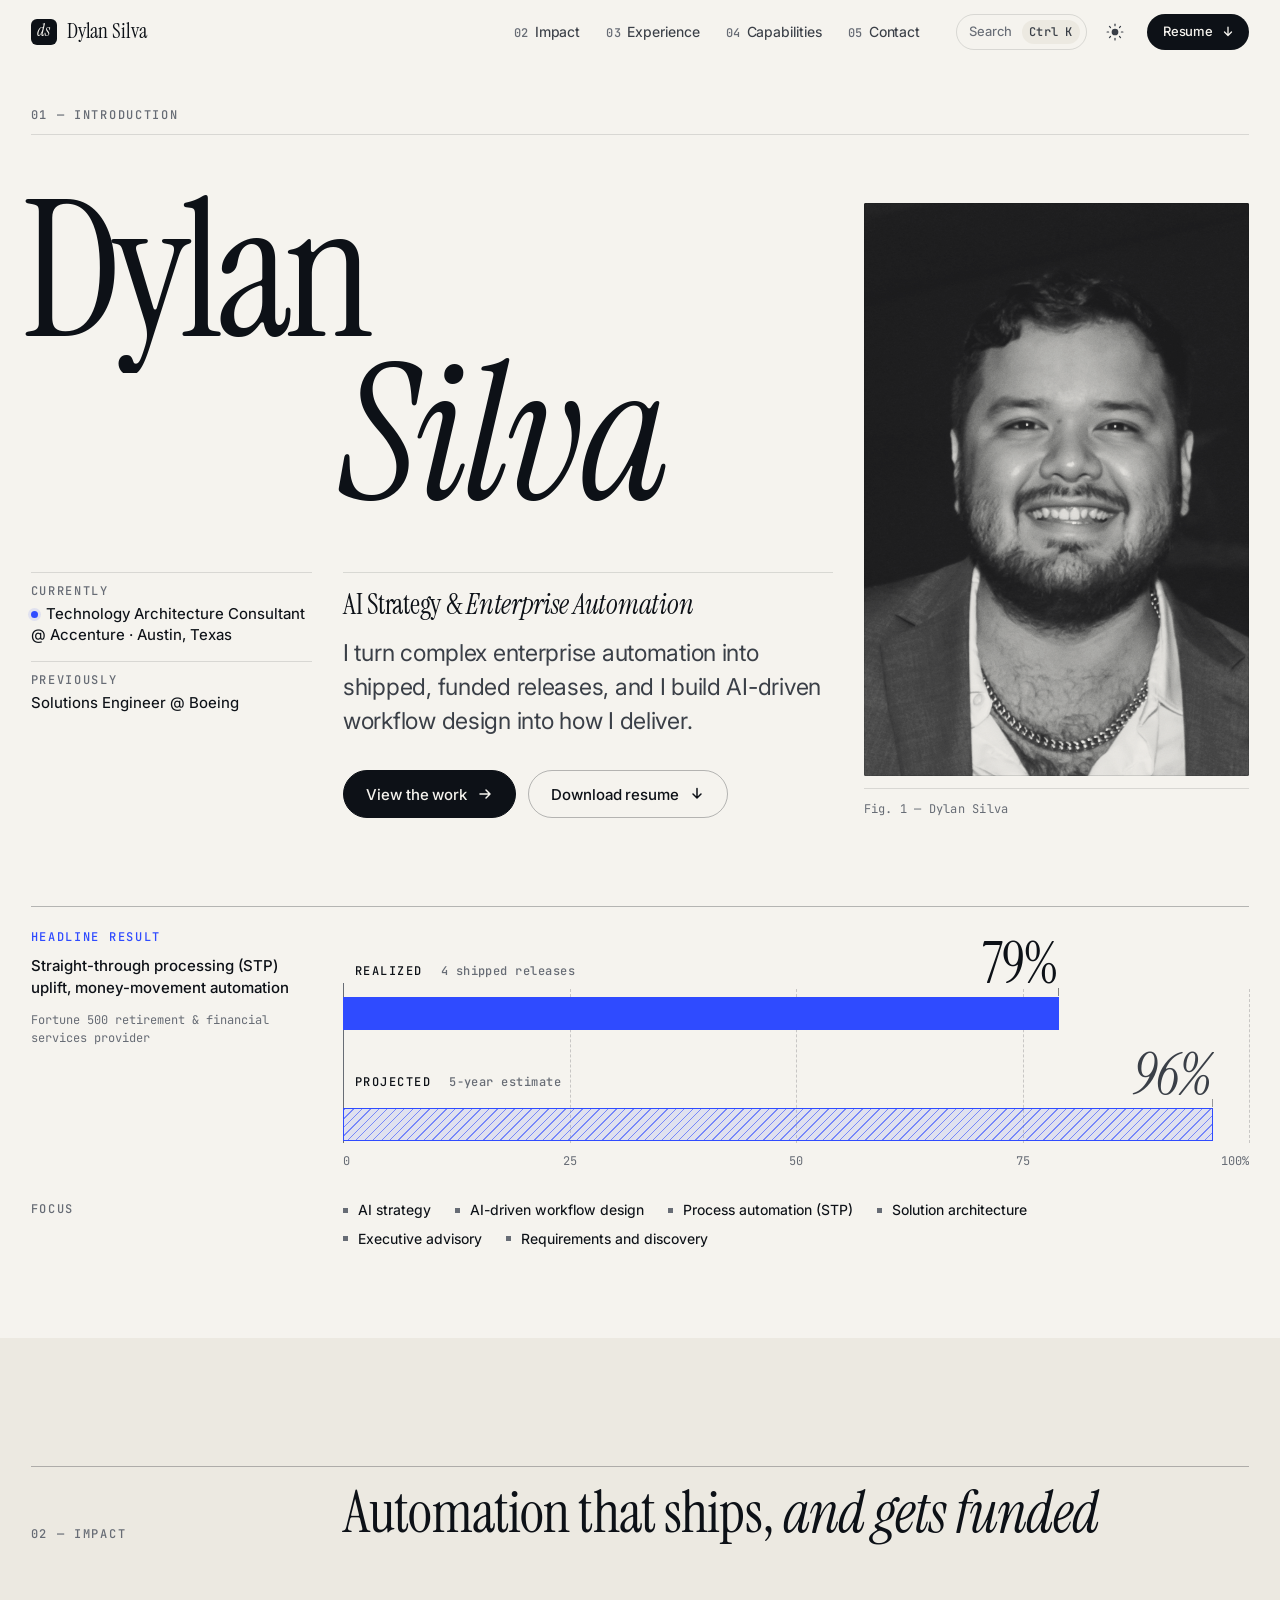
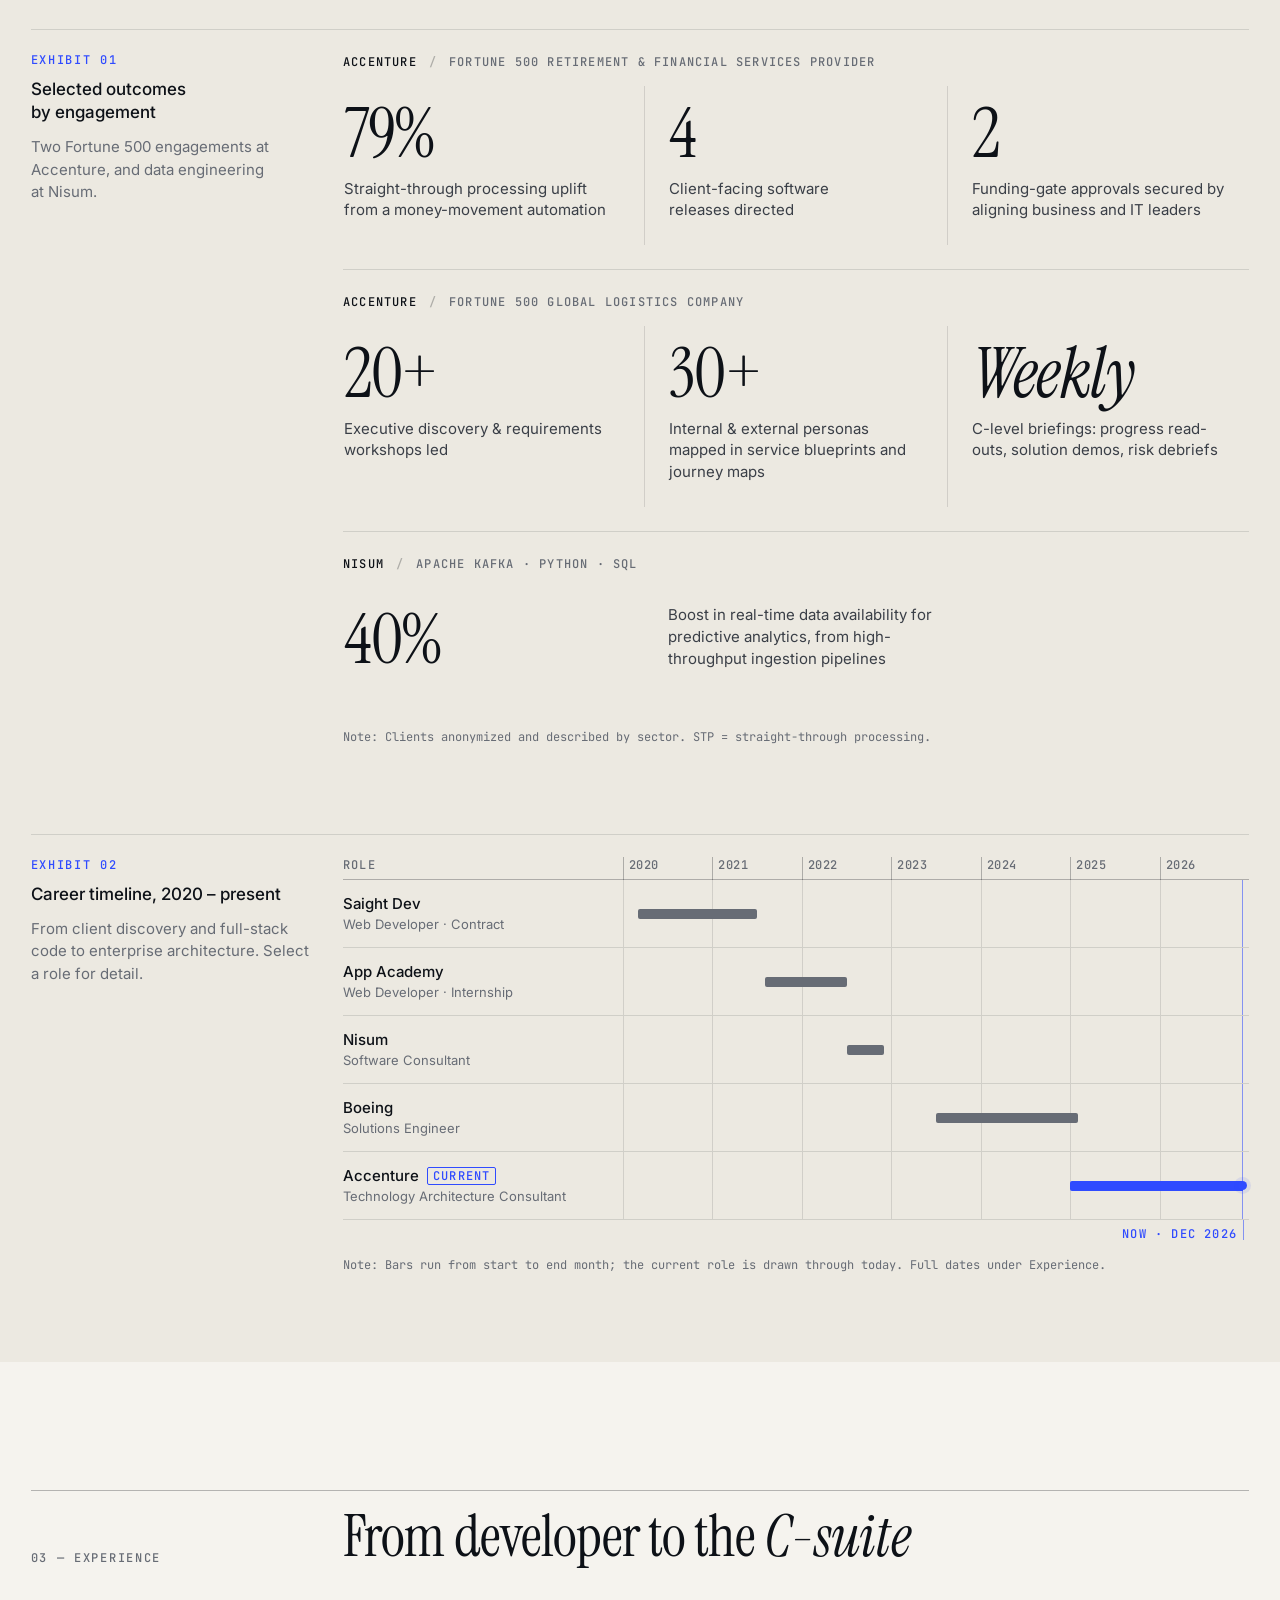
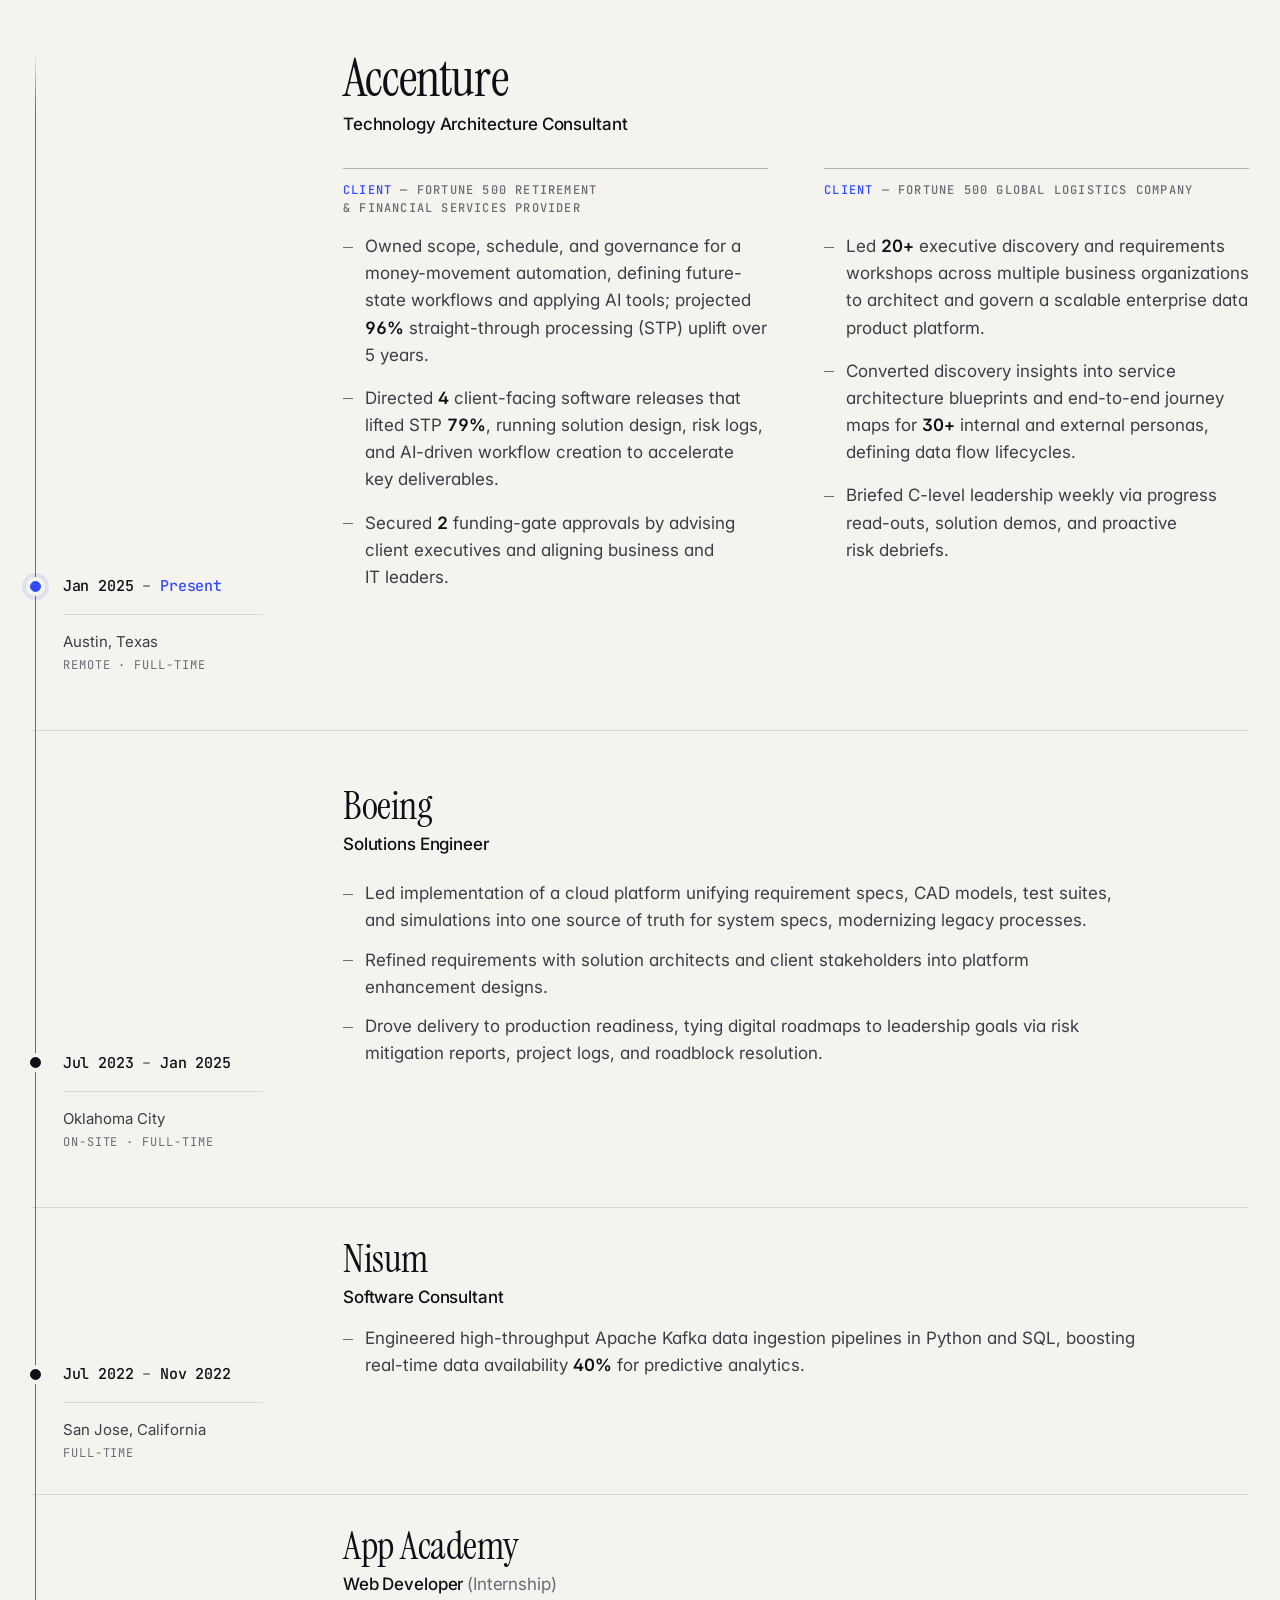
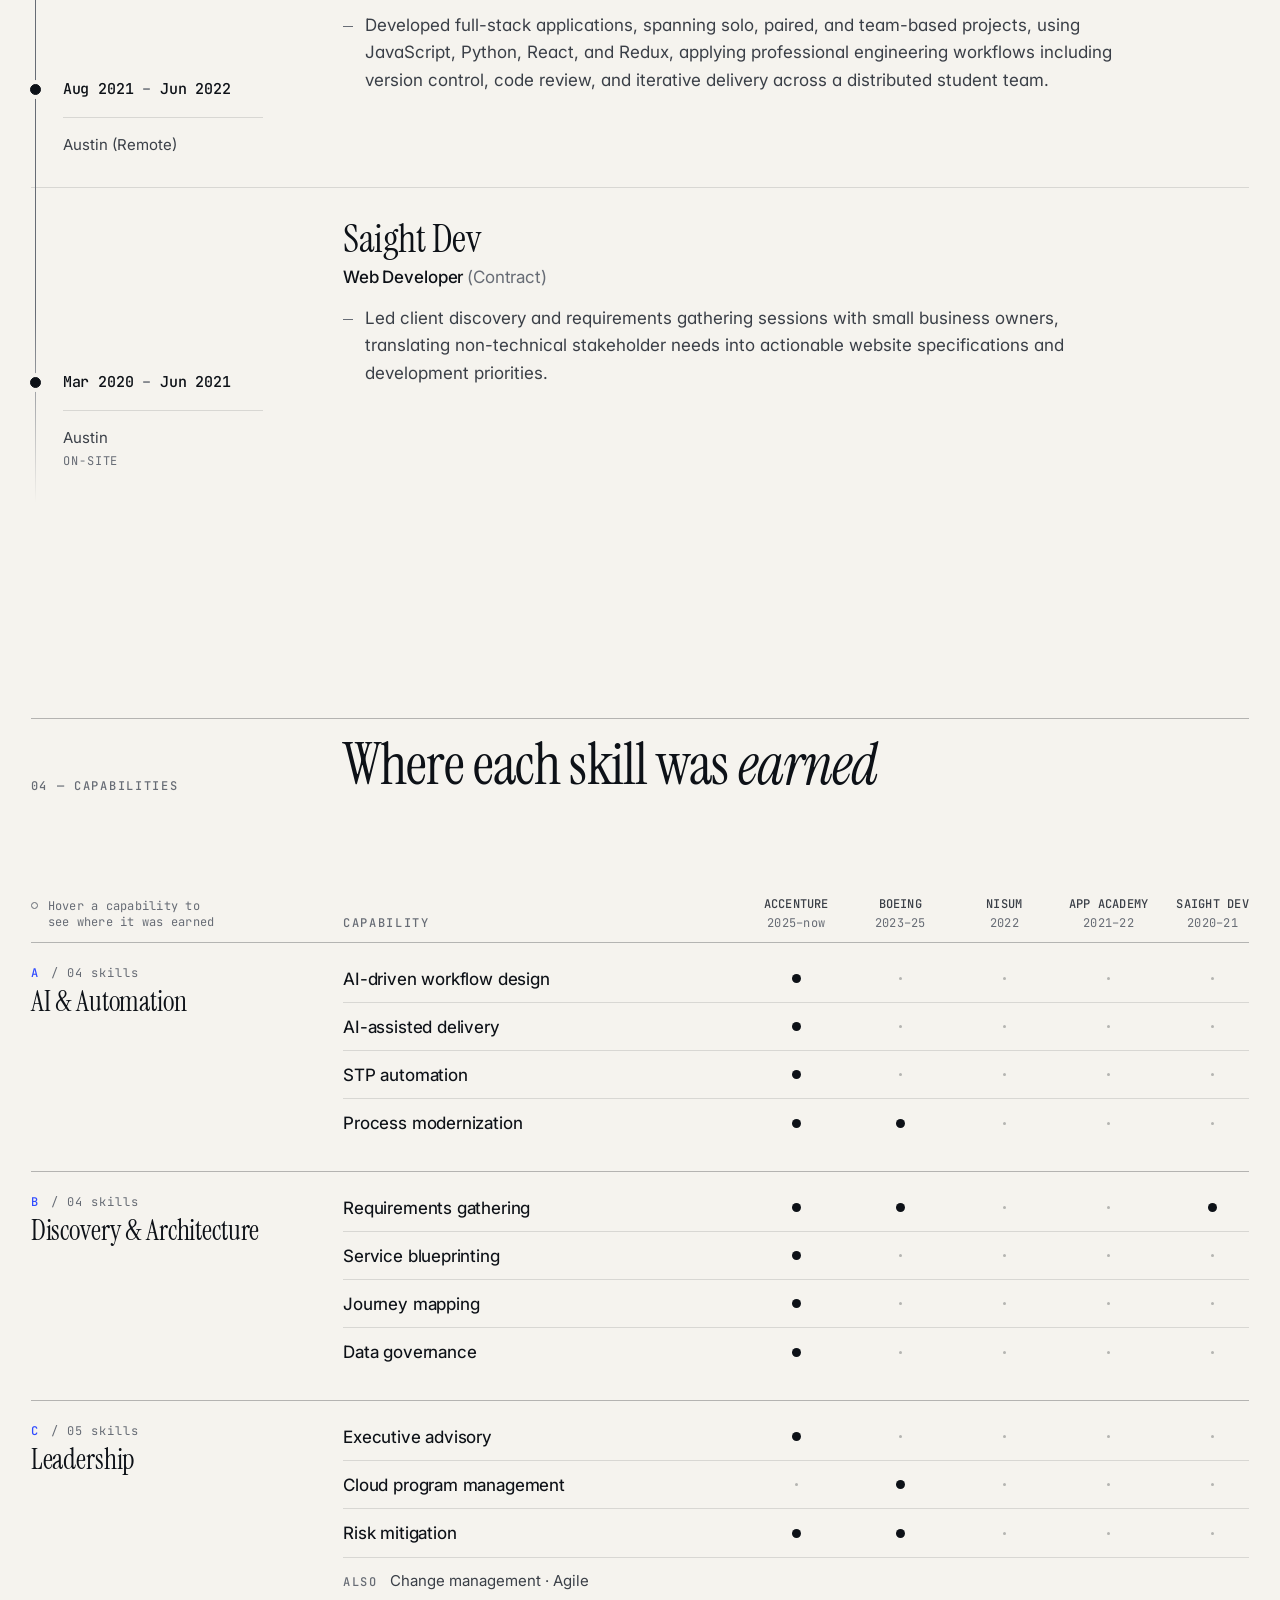
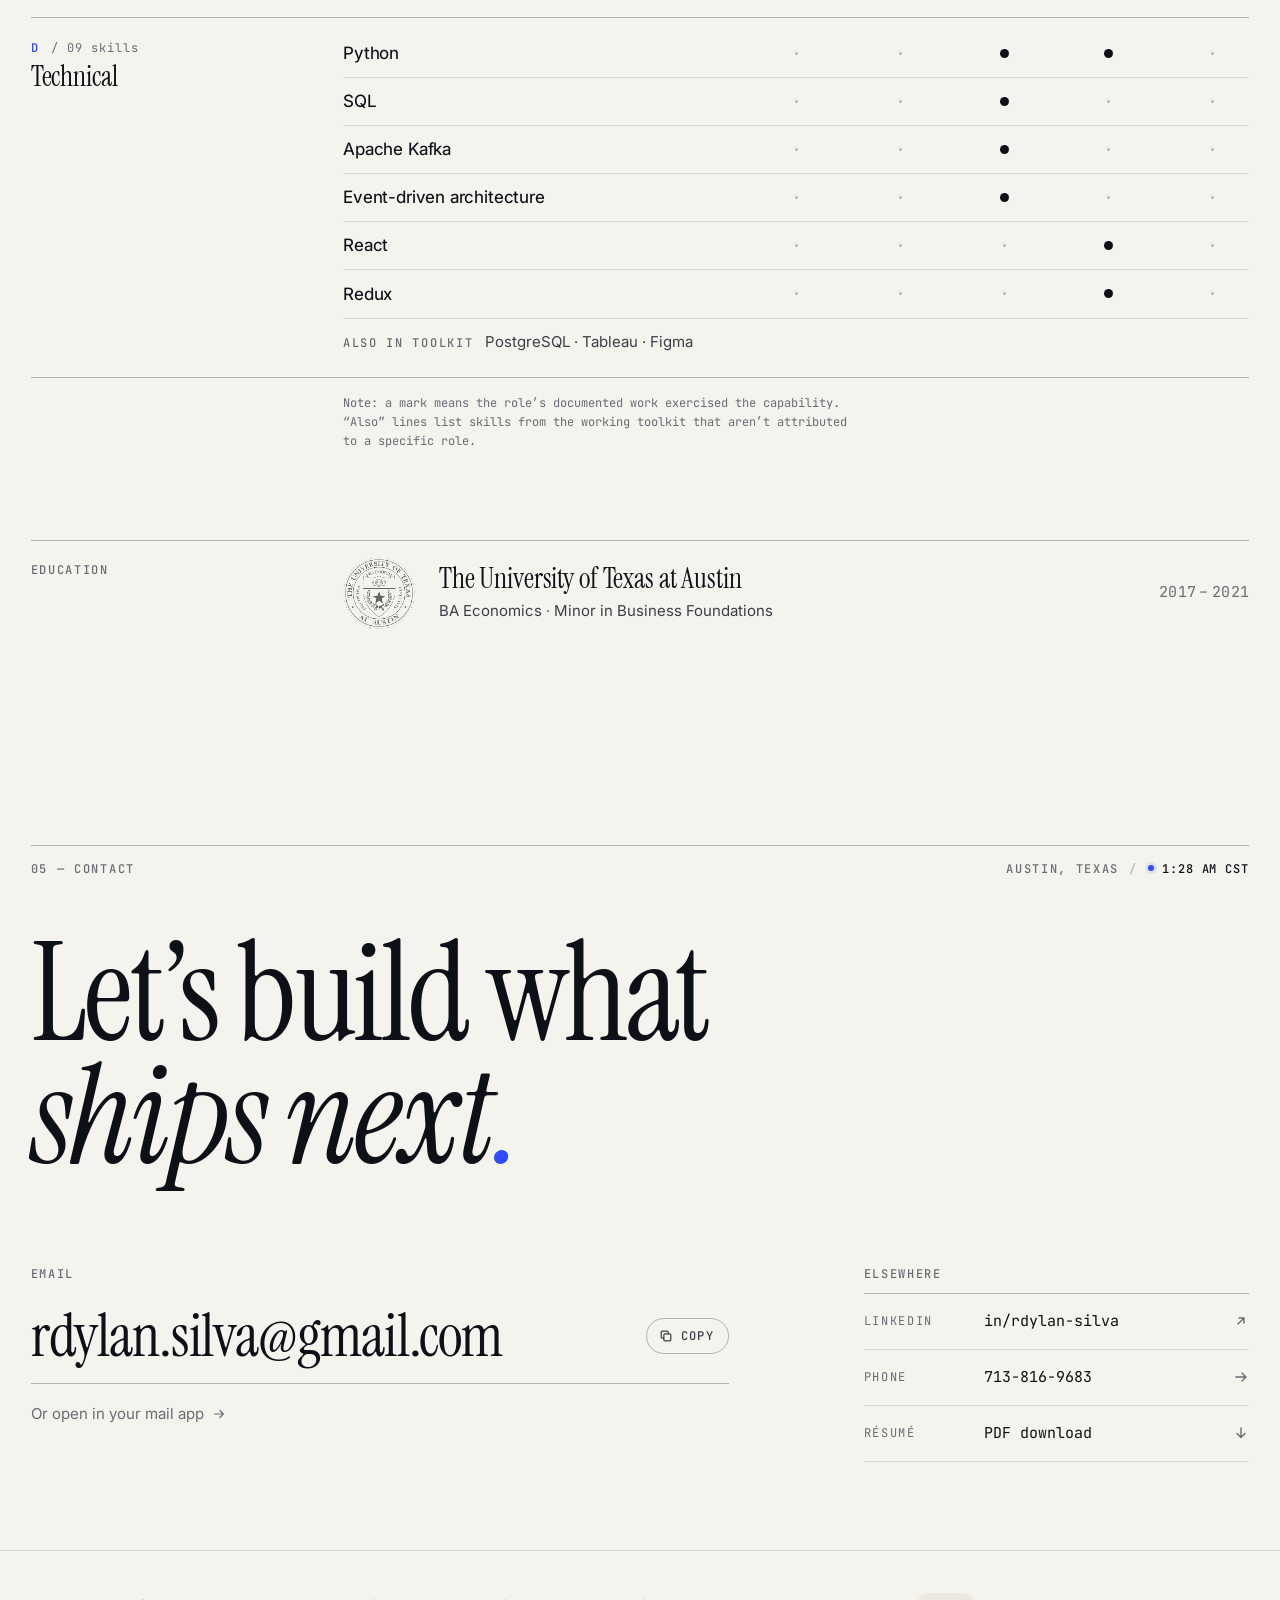
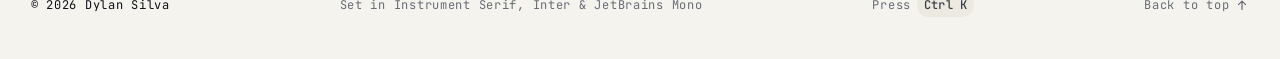
==== commit 3024d7fb: "Critic round 2 fixes: section numbering, hero exhibit copy, mobile order and crop, metric rhythm Co-" ====
--- a/index.html
+++ b/index.html
@@ -195,8 +195,8 @@
     <!-- Exhibit 0 — signature: STP realized vs projected -->
     <figure class="hero__ex" aria-labelledby="hero-ex-title">
       <div class="hero__ex-rail">
-        <span class="hero__ex-label">Exhibit 0</span>
-        <p id="hero-ex-title" class="hero__ex-title">79% straight-through processing (STP) uplift across 4 shipped releases · 96% projected over 5 years</p>
+        <span class="hero__ex-label">Headline result</span>
+        <p id="hero-ex-title" class="hero__ex-title">Straight-through processing (STP) uplift, money-movement automation</p>
         <p class="hero__ex-src">Fortune 500 retirement &amp; financial services provider</p>
       </div>
 
@@ -239,7 +239,7 @@
 <section id="impact" class="section section--band impact" aria-labelledby="impact-title">
   <div class="wrap">
     <header class="section-head">
-      <p class="section-head__index eyebrow">01 — Impact</p>
+      <p class="section-head__index eyebrow">02 — Impact</p>
       <h2 id="impact-title" class="section-head__title">Automation that ships, <em>and gets funded</em></h2>
     </header>
 
@@ -500,7 +500,7 @@
 <section id="capabilities" class="section cap" aria-labelledby="capabilities-title">
   <div class="wrap">
     <header class="section-head">
-      <p class="section-head__index eyebrow">03 — Capabilities</p>
+      <p class="section-head__index eyebrow">04 — Capabilities</p>
       <h2 id="capabilities-title" class="section-head__title">Where each skill was <em>earned</em></h2>
     </header>
     <div class="cap__matrix" data-cap-matrix>
--- a/style.css
+++ b/style.css
@@ -426,7 +426,7 @@
   border-radius: 2px;
 }
 .hero__img {
-  width: 100%; height: 100%; object-fit: cover; object-position: 50% 30%;
+  width: 100%; height: 100%; object-fit: cover; object-position: 50% 18%;
   filter: url(#hero-duo-light);
   transform: scale(1.16); transform-origin: 50% 24%;
 }
@@ -616,17 +616,17 @@
     grid-template-areas:
       "name name name name name name"
       "copy copy copy copy copy copy"
-      "port port port port port port"
-      "asid asid asid asid asid asid";
+      "asid asid asid asid asid asid"
+      "port port port port port port";
     grid-template-rows: auto;
     padding-top: var(--s-6);
   }
   .hero__line--2 { padding-left: 0; text-align: right; }
   .hero__copy { grid-column: 1 / -1; margin-top: var(--s-5); padding-top: 0; border-top: 0; }
   .hero__portrait { margin-top: var(--s-7); }
-  .hero__frame { flex: none; min-height: 0; aspect-ratio: 4 / 3; }
-  .hero__img { object-position: 50% 26%; transform: scale(1.1); transform-origin: 50% 28%; }
-  .hero__aside { margin-top: var(--s-6); }
+  .hero__frame { flex: none; min-height: 0; aspect-ratio: 1 / 1; }
+  .hero__img { object-position: 50% 22%; transform: scale(1.04); transform-origin: 50% 25%; }
+  .hero__aside { margin-top: var(--s-5); }
   .hero__ctas .btn { flex: 1 1 auto; justify-content: center; }
   .hero__ex, .hero__focus { grid-template-columns: 1fr; }
   .hero__ex-rail, .hero__chart, .hero__focus-label, .hero__focus-list { grid-column: 1; }
@@ -700,7 +700,7 @@
   grid-template-rows: none; grid-template-columns: subgrid;
   align-items: end; margin-bottom: var(--s-4);
 }
-.impact__metric:only-child .impact__desc { grid-column: 2 / -1; padding-left: var(--s-5); max-width: 44ch; padding-bottom: 2px; }
+.impact__metric:only-child .impact__desc { grid-column: 2 / span 1; padding-left: var(--s-5); max-width: 36ch; padding-bottom: 2px; }
 .impact__value { display: flex; align-items: baseline; }
 .impact__num {
   display: inline-grid;
@@ -713,7 +713,7 @@
 /* Reserve the final value's width so the count-up never shifts layout */
 .impact__num > span, .impact__num::after { grid-area: 1 / 1; text-align: left; }
 .impact__num[data-final]::after { content: attr(data-final); visibility: hidden; }
-.impact__metric--lead .impact__num { color: var(--accent); }
+.impact__metric--lead .impact__num { color: var(--ink); }
 .impact__desc { font: 400 var(--t-small)/1.45 var(--f-sans); color: var(--ink-2); text-wrap: pretty; max-width: 30ch; }
 
 /* Narrow: each tile becomes a compact row — figure left, descriptor right */
@@ -988,7 +988,7 @@
 .xp__client-key { color: var(--accent); }
 
 /* Bullets */
-.xp__bullets { display: grid; gap: var(--s-3); max-width: 64ch; align-content: start; }
+.xp__bullets { display: grid; gap: var(--s-3); max-width: 72ch; align-content: start; }
 .xp__role--lead .xp__bullets { gap: var(--s-4); }
 .xp__bullets li {
   position: relative; padding-left: 22px;
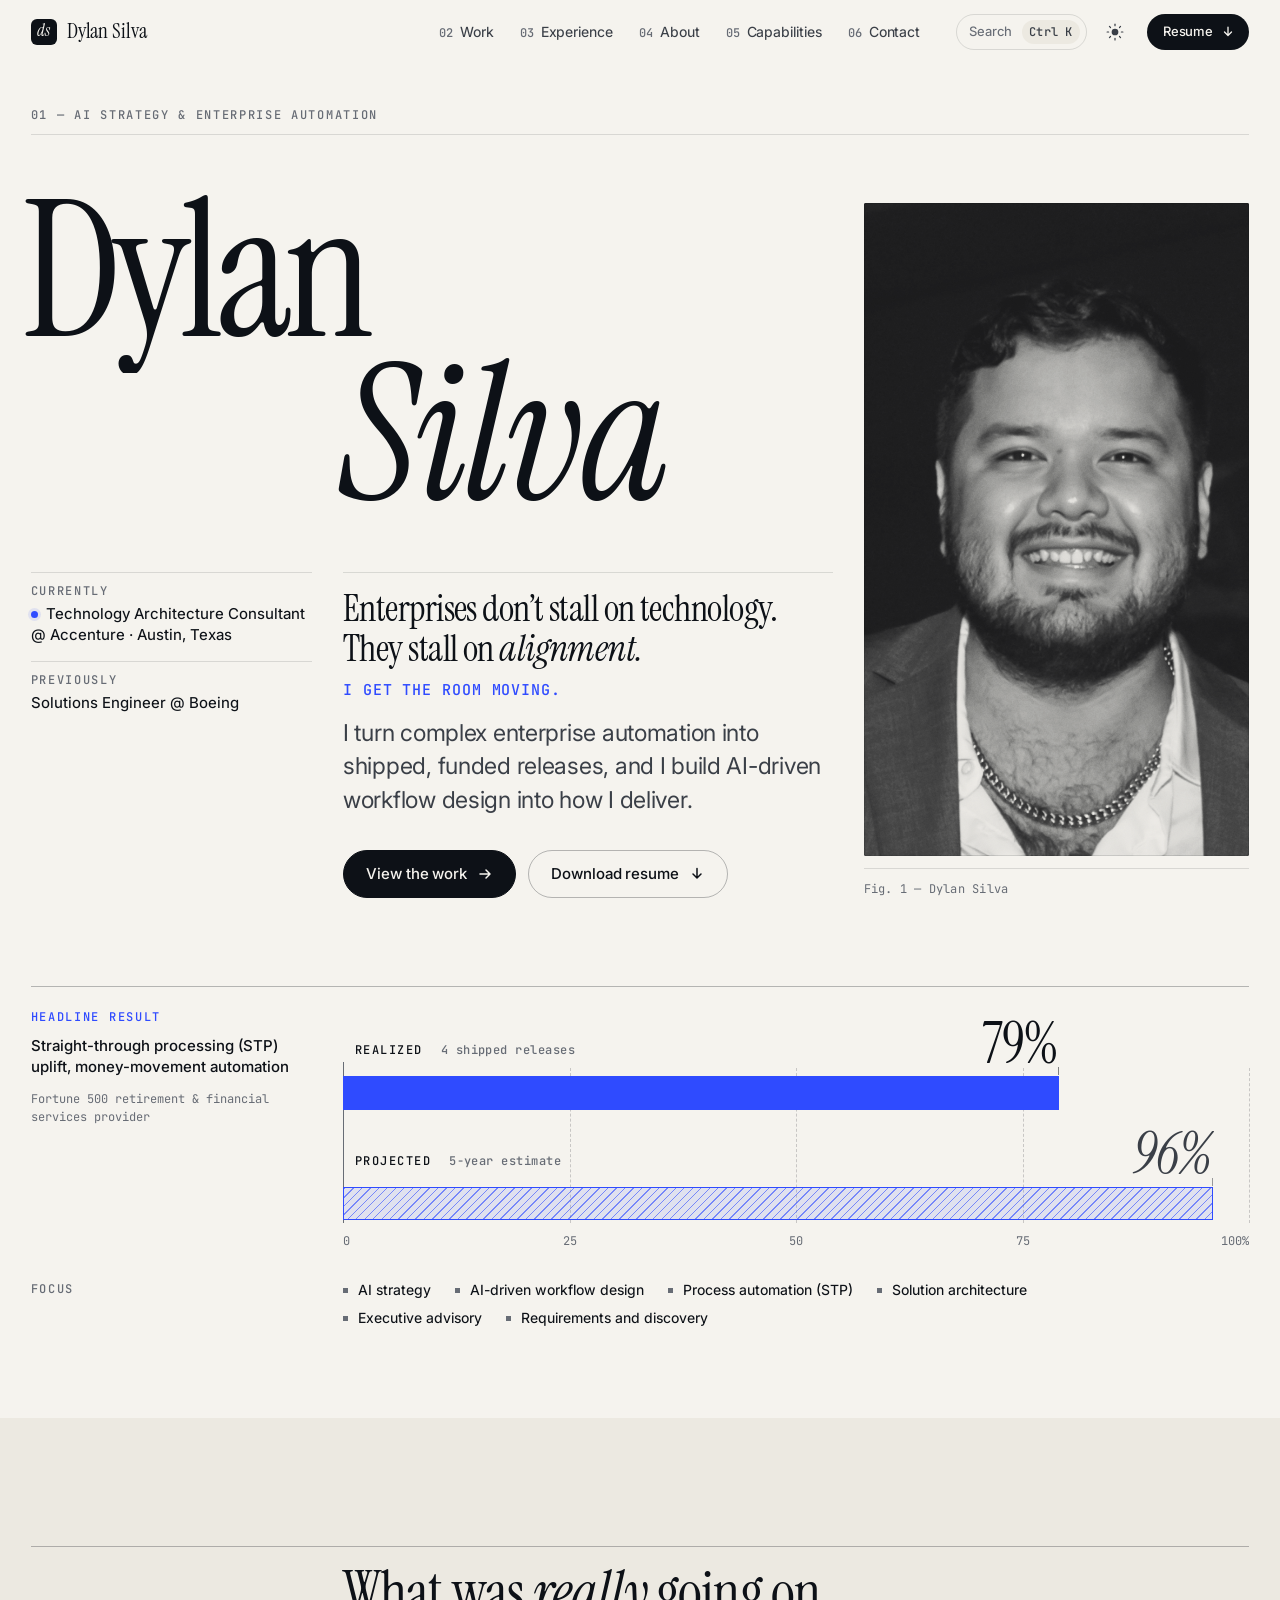
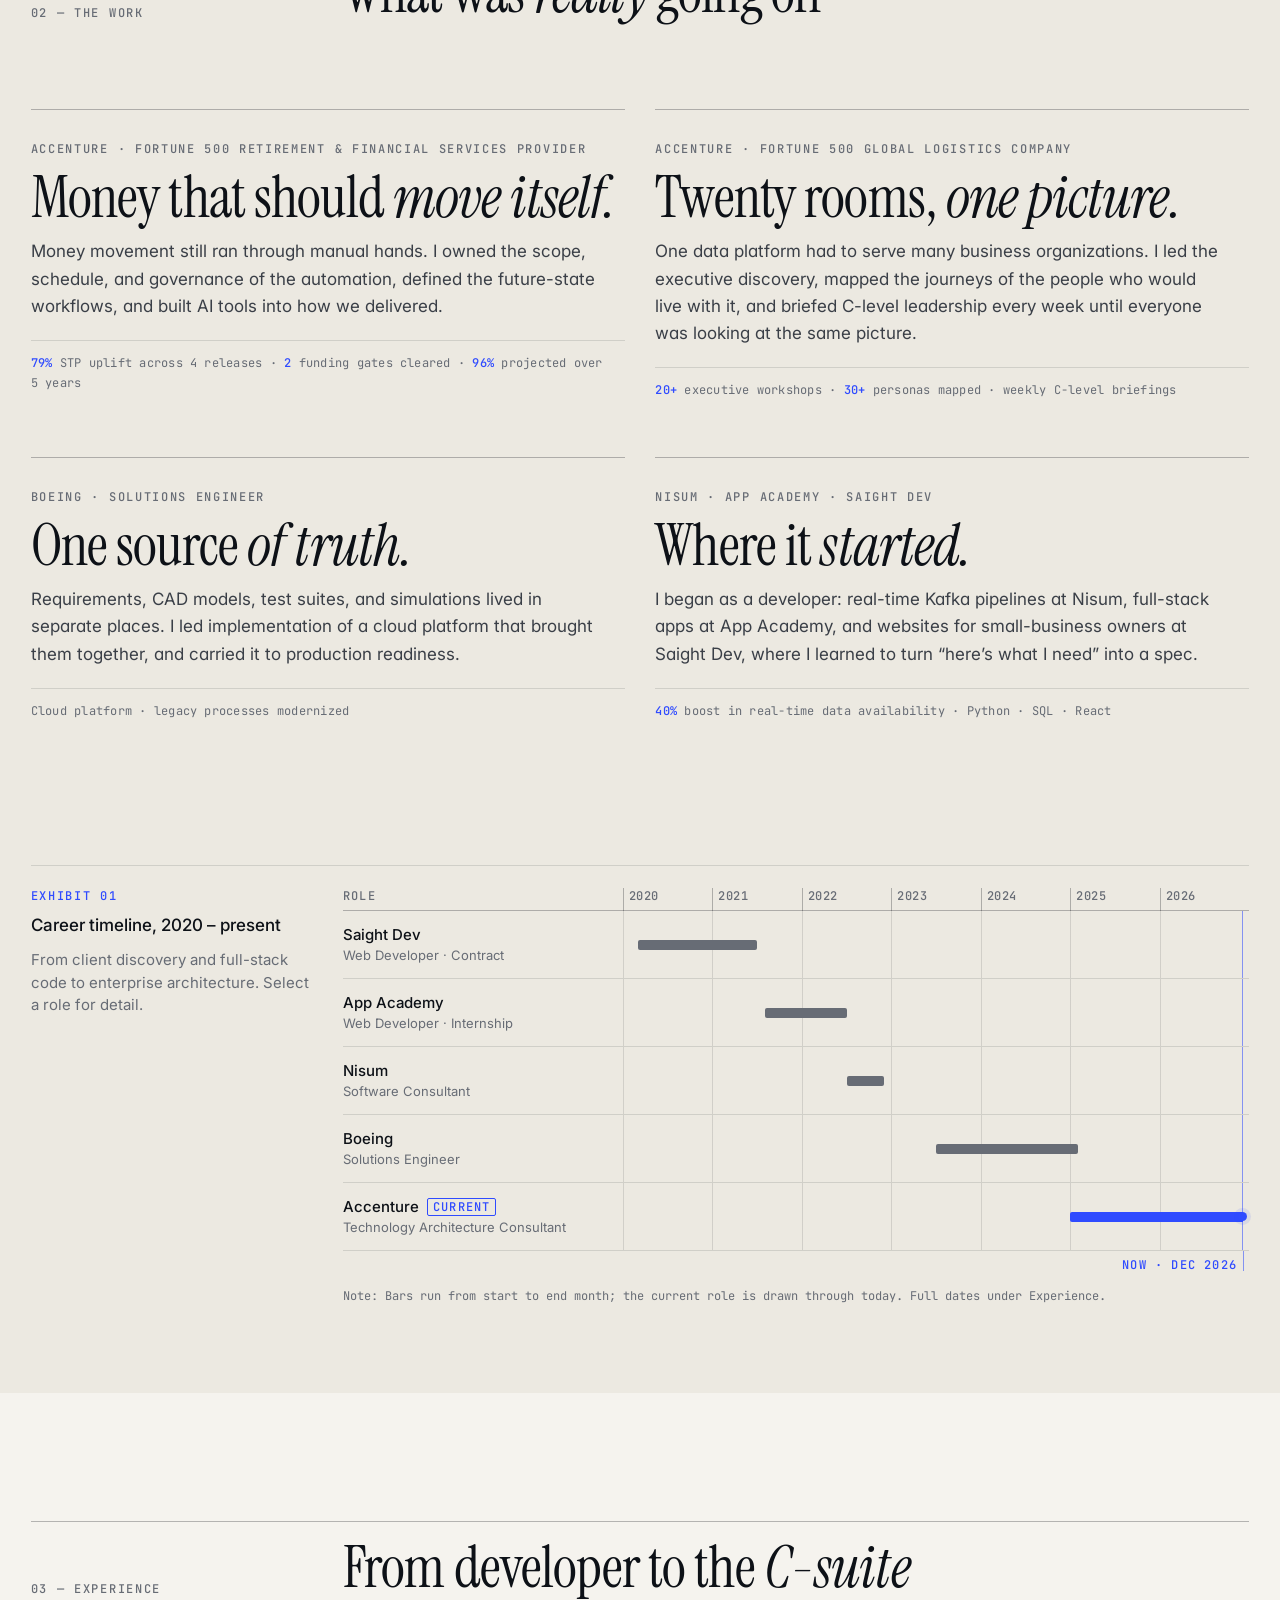
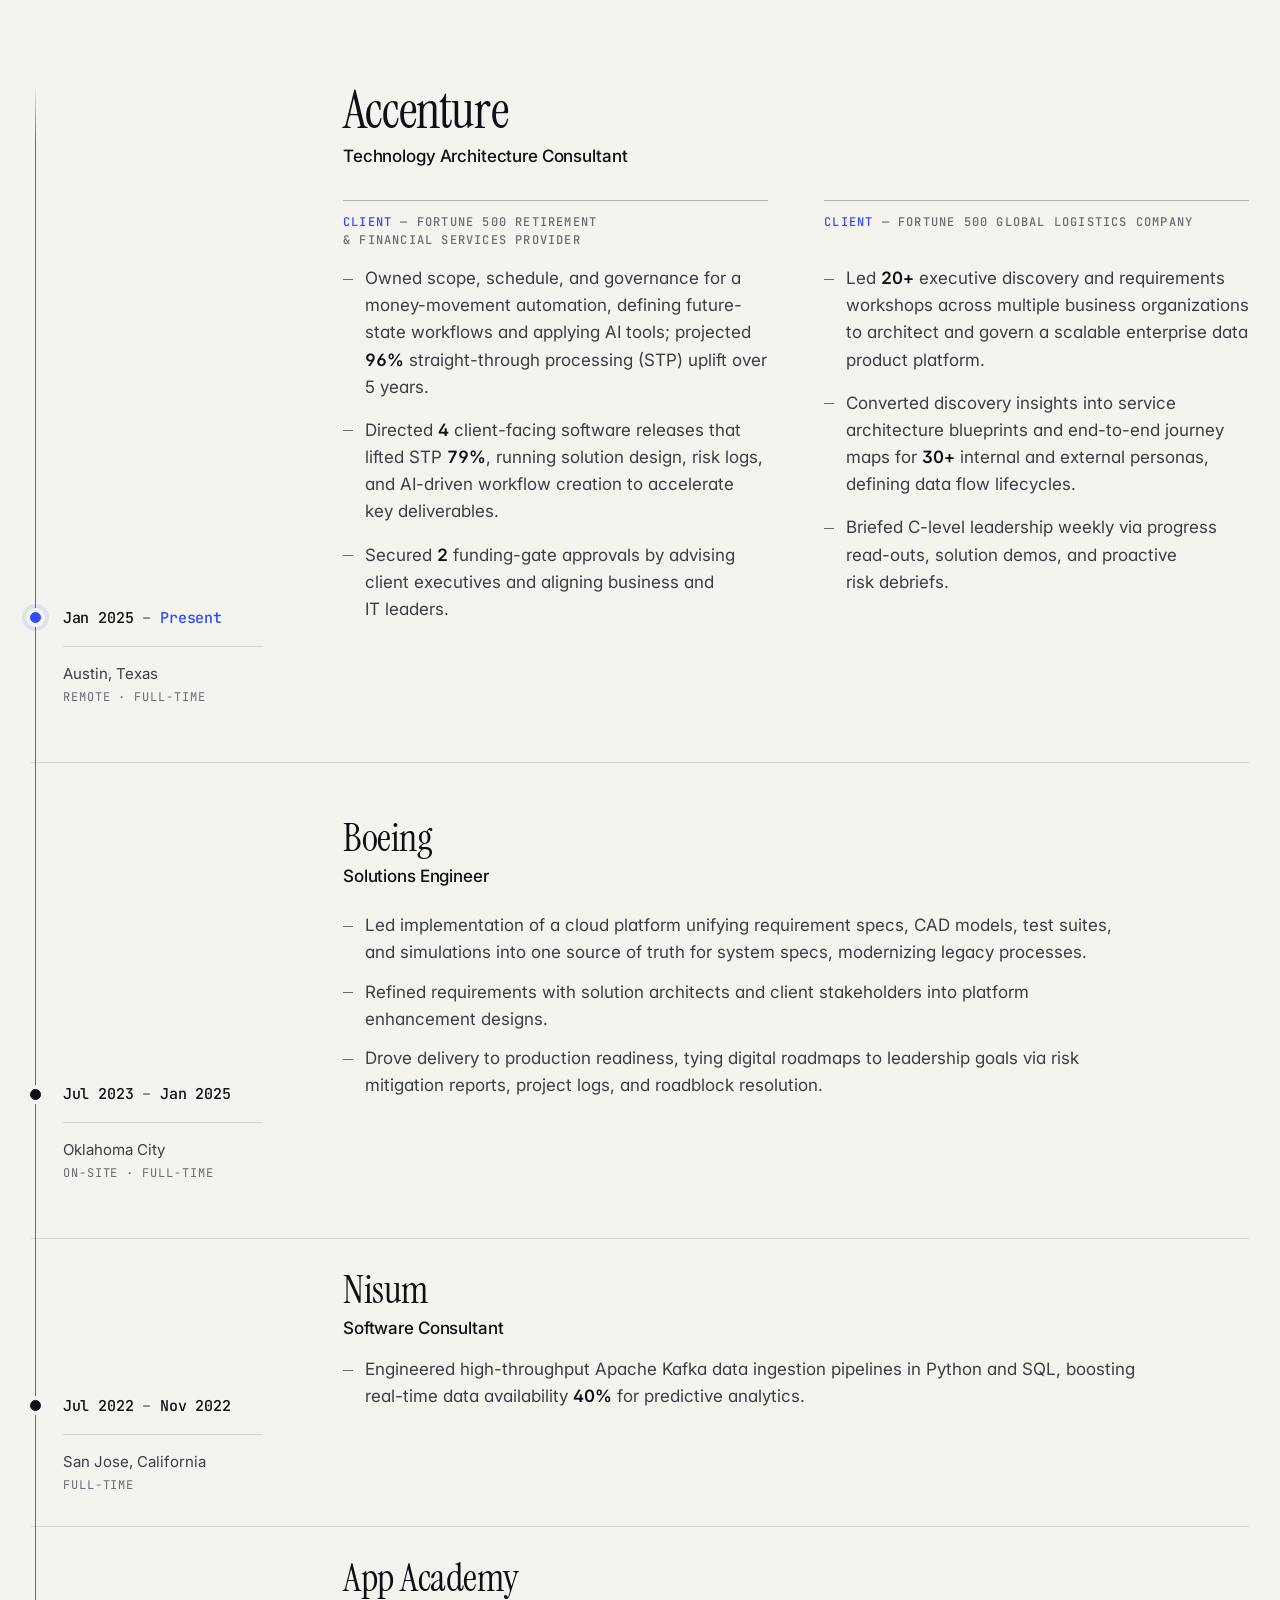
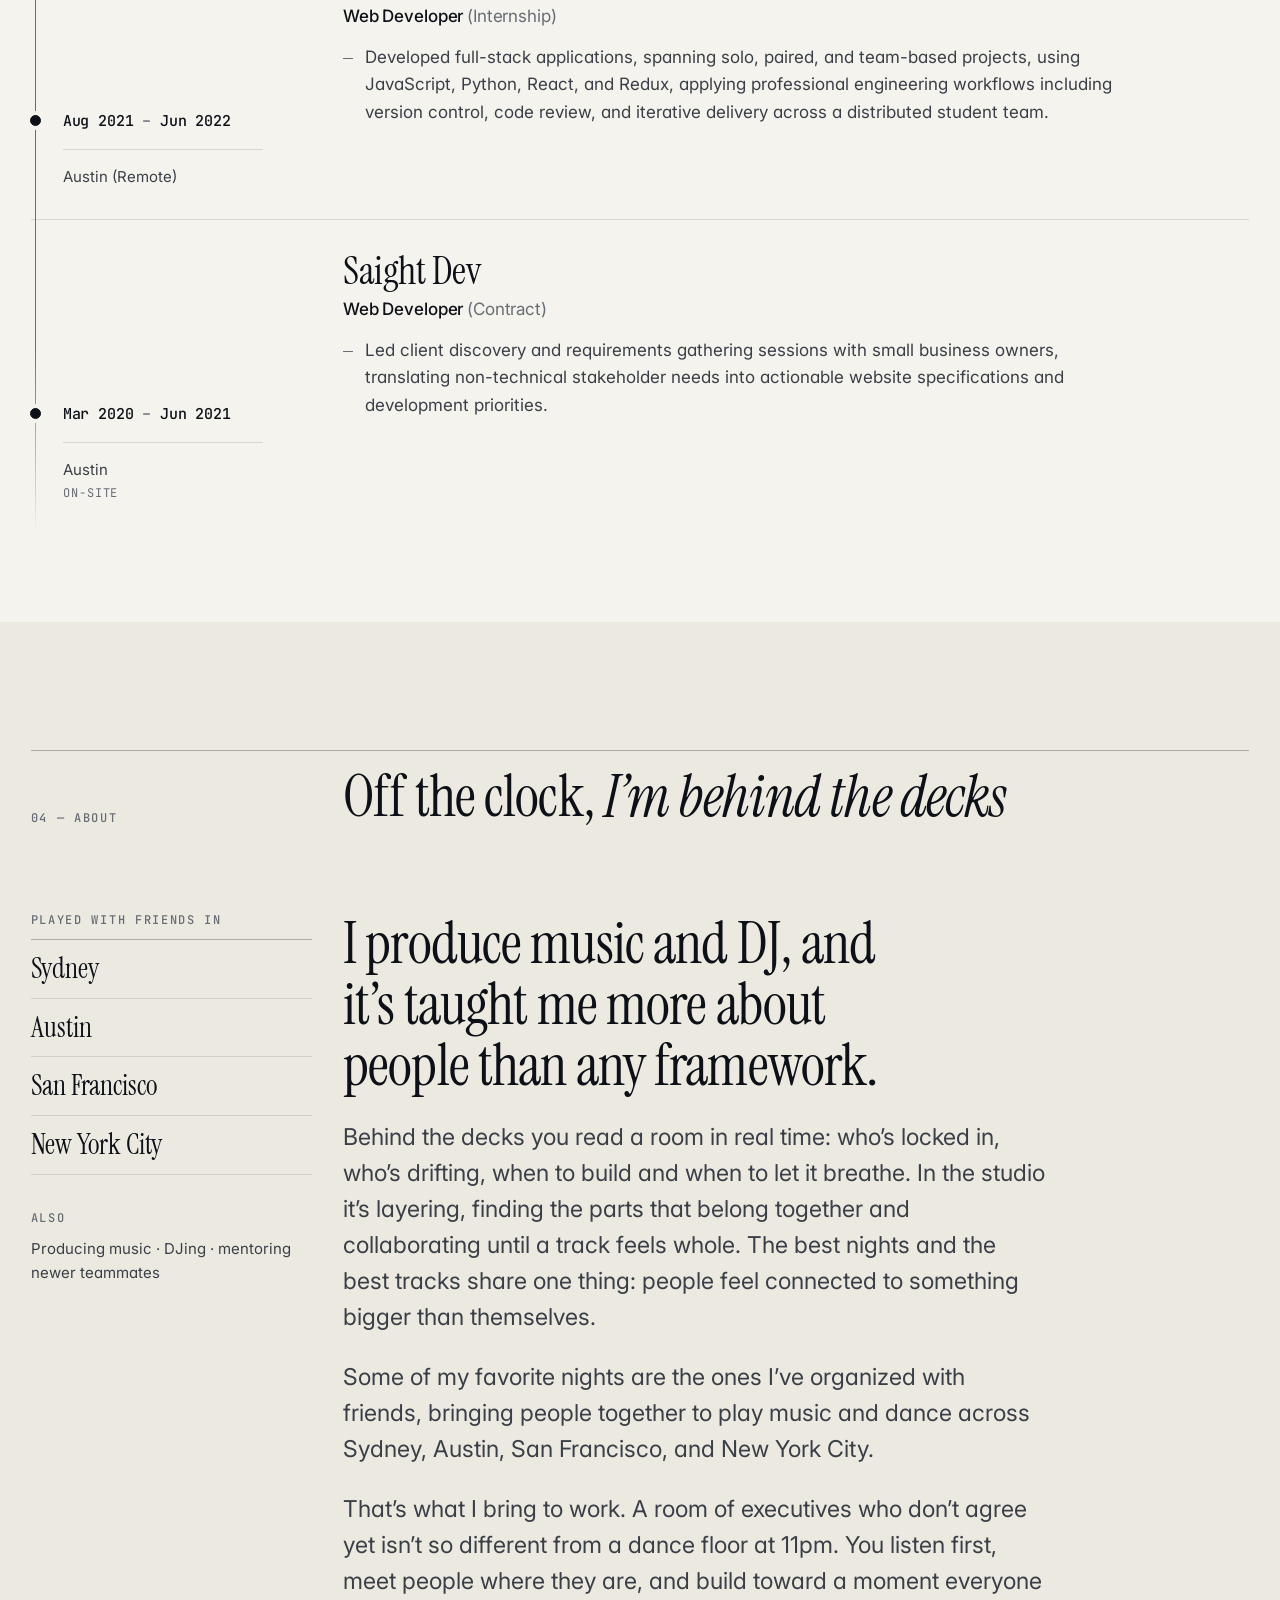
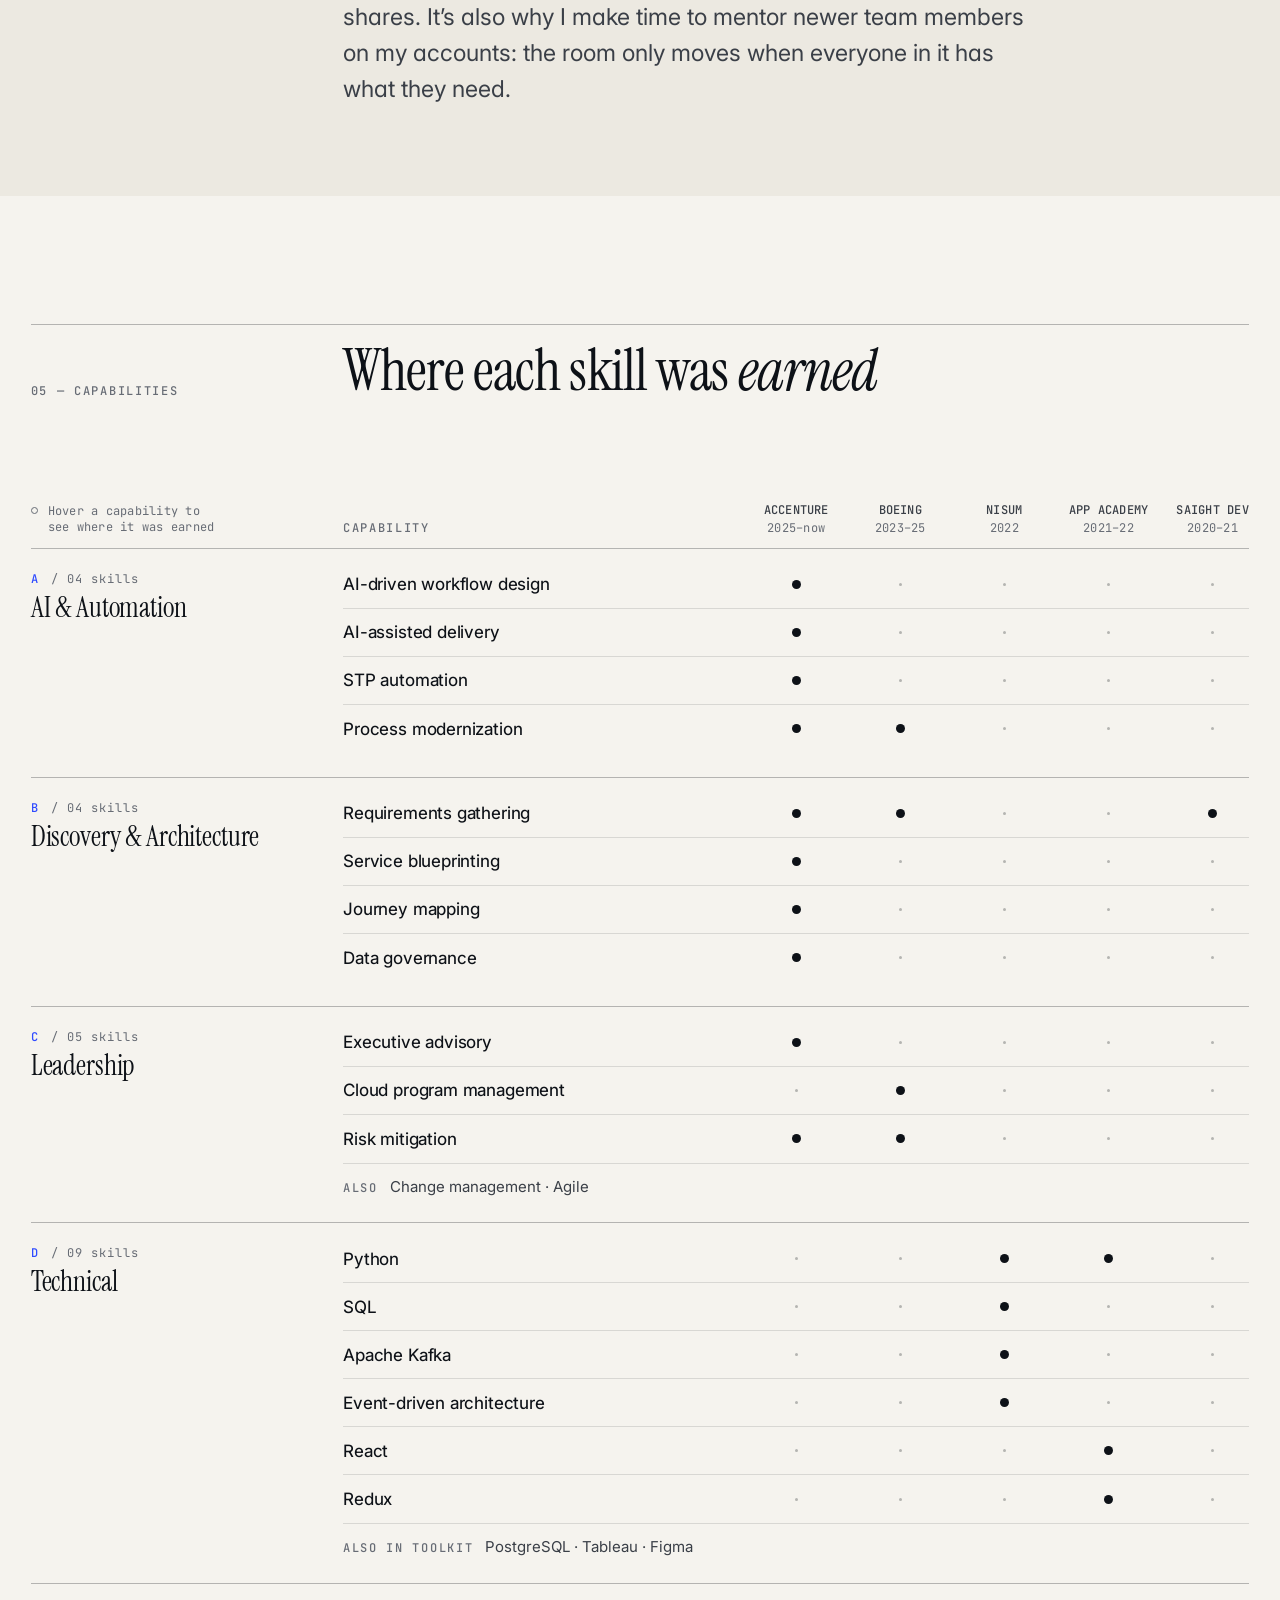
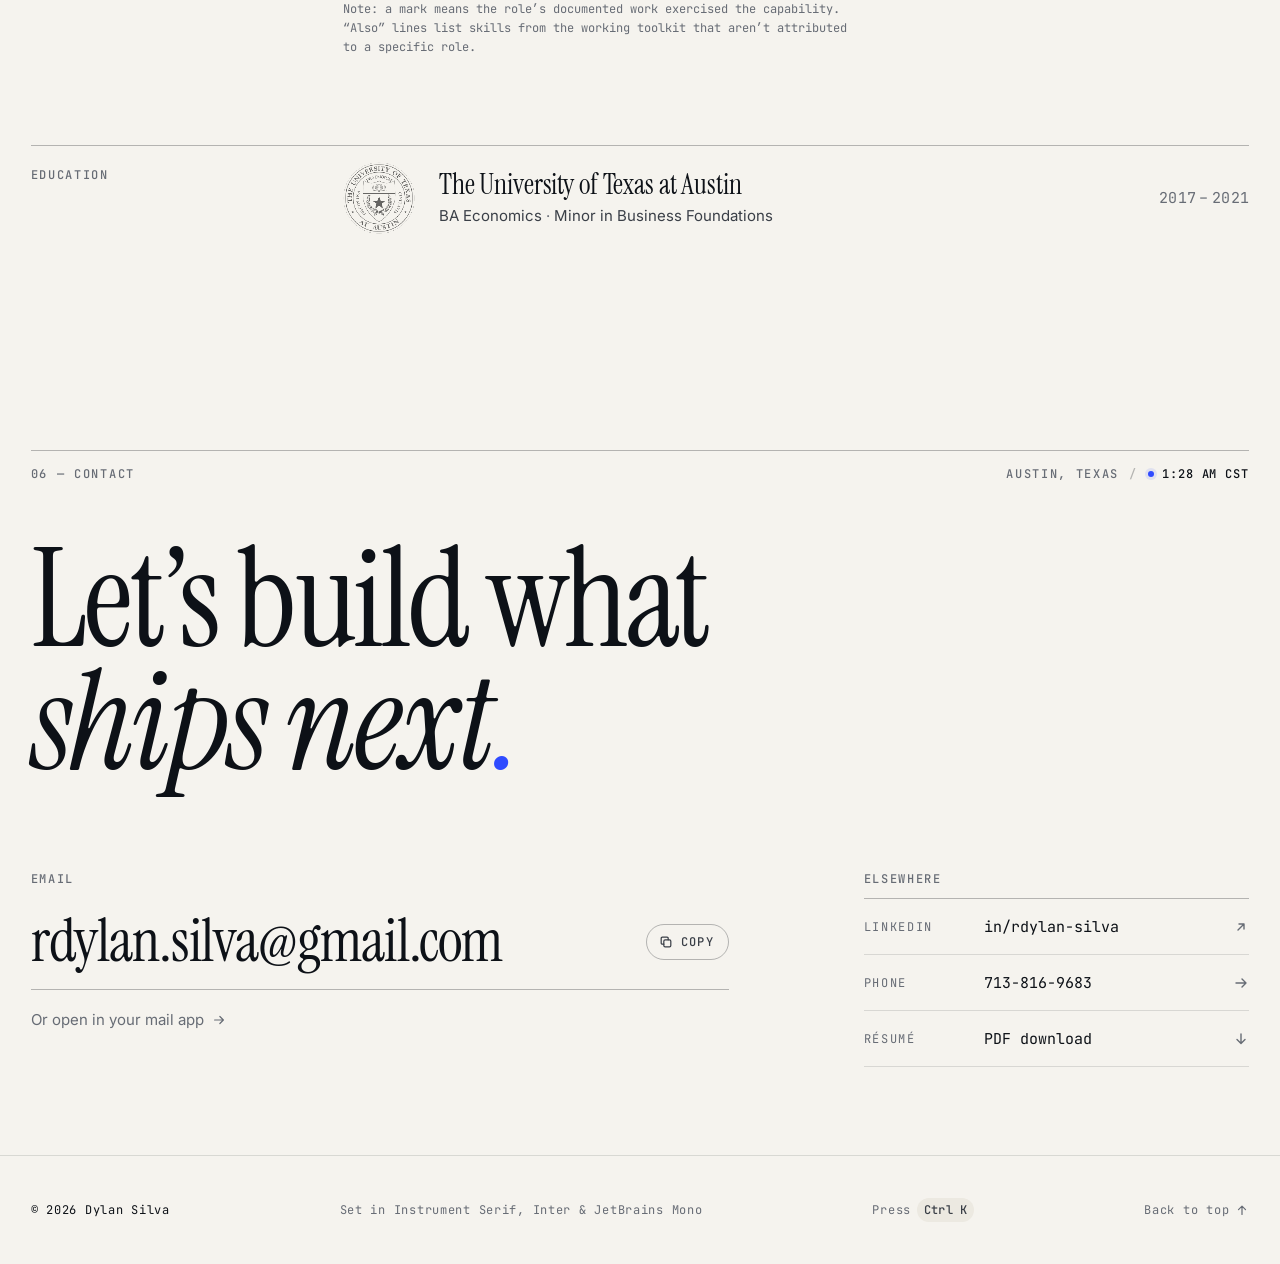
==== commit 32126feb: "Humanize narrative: hero pitch, work stories, About section on music and community Co-Authored-By: C" ====
--- a/index.html
+++ b/index.html
@@ -57,10 +57,11 @@
 
     <nav class="nav__links" aria-label="Primary">
       <ul class="nav__list">
-        <li><a class="nav__link" href="#impact" data-nav-link="impact"><span class="nav__idx" aria-hidden="true">02</span>Impact</a></li>
+        <li><a class="nav__link" href="#impact" data-nav-link="impact"><span class="nav__idx" aria-hidden="true">02</span>Work</a></li>
         <li><a class="nav__link" href="#experience" data-nav-link="experience"><span class="nav__idx" aria-hidden="true">03</span>Experience</a></li>
-        <li><a class="nav__link" href="#capabilities" data-nav-link="capabilities"><span class="nav__idx" aria-hidden="true">04</span>Capabilities</a></li>
-        <li><a class="nav__link" href="#contact" data-nav-link="contact"><span class="nav__idx" aria-hidden="true">05</span>Contact</a></li>
+        <li><a class="nav__link" href="#about" data-nav-link="about"><span class="nav__idx" aria-hidden="true">04</span>About</a></li>
+        <li><a class="nav__link" href="#capabilities" data-nav-link="capabilities"><span class="nav__idx" aria-hidden="true">05</span>Capabilities</a></li>
+        <li><a class="nav__link" href="#contact" data-nav-link="contact"><span class="nav__idx" aria-hidden="true">06</span>Contact</a></li>
       </ul>
       <span class="nav__indicator" aria-hidden="true"></span>
     </nav>
@@ -110,10 +111,11 @@
     </div>
     <nav aria-label="Mobile">
       <ol class="nav-sheet__list">
-        <li><a class="nav-sheet__link" href="#impact" data-nav-link="impact"><span class="nav-sheet__idx">02</span>Impact</a></li>
+        <li><a class="nav-sheet__link" href="#impact" data-nav-link="impact"><span class="nav-sheet__idx">02</span>Work</a></li>
         <li><a class="nav-sheet__link" href="#experience" data-nav-link="experience"><span class="nav-sheet__idx">03</span>Experience</a></li>
-        <li><a class="nav-sheet__link" href="#capabilities" data-nav-link="capabilities"><span class="nav-sheet__idx">04</span>Capabilities</a></li>
-        <li><a class="nav-sheet__link" href="#contact" data-nav-link="contact"><span class="nav-sheet__idx">05</span>Contact</a></li>
+        <li><a class="nav-sheet__link" href="#about" data-nav-link="about"><span class="nav-sheet__idx">04</span>About</a></li>
+        <li><a class="nav-sheet__link" href="#capabilities" data-nav-link="capabilities"><span class="nav-sheet__idx">05</span>Capabilities</a></li>
+        <li><a class="nav-sheet__link" href="#contact" data-nav-link="contact"><span class="nav-sheet__idx">06</span>Contact</a></li>
       </ol>
     </nav>
     <div class="nav-sheet__foot">
@@ -149,7 +151,7 @@
 
   <div class="wrap">
     <div class="hero__meta">
-      <p class="hero__meta-item">01 — Introduction</p>
+      <p class="hero__meta-item">01 — AI Strategy &amp; Enterprise Automation</p>
     </div>
 
     <div class="hero__grid">
@@ -179,7 +181,8 @@
       </dl>
 
       <div class="hero__copy">
-        <p class="hero__position">AI Strategy &amp; <em>Enterprise Automation</em></p>
+        <p class="hero__position">Enterprises don’t stall on technology. They stall on <em>alignment.</em></p>
+        <p class="hero__kicker">I get the room moving.</p>
         <p class="hero__lead">I turn complex enterprise automation into shipped, funded releases, and I build AI-driven workflow design into how I deliver.</p>
         <div class="hero__ctas">
           <a class="btn btn--primary" href="#impact">View the work
@@ -239,71 +242,41 @@
 <section id="impact" class="section section--band impact" aria-labelledby="impact-title">
   <div class="wrap">
     <header class="section-head">
-      <p class="section-head__index eyebrow">02 — Impact</p>
-      <h2 id="impact-title" class="section-head__title">Automation that ships, <em>and gets funded</em></h2>
+      <p class="section-head__index eyebrow">02 — The work</p>
+      <h2 id="impact-title" class="section-head__title">What was <em>really</em> going on</h2>
     </header>
 
-    <!-- Exhibit 01 — Outcomes by engagement -->
-    <figure class="exhibit impact__ex reveal" aria-labelledby="impact-ex1-title">
-      <figcaption class="impact__rail">
-        <span class="exhibit__label">Exhibit 01</span>
-        <span id="impact-ex1-title" class="exhibit__title">Selected outcomes by engagement</span>
-        <span class="impact__caption">Two Fortune 500 engagements at Accenture, and data engineering at Nisum.</span>
-      </figcaption>
-      <div class="impact__body">
-        <div class="impact__groups" data-impact-metrics>
-          <div class="impact__group" role="group" aria-labelledby="impact-g1">
-            <p class="impact__ghead" id="impact-g1"><span class="impact__gfirm">Accenture</span><span class="impact__gclient">Fortune 500 retirement &amp; financial services provider</span></p>
-            <ul class="impact__metrics">
-              <li class="impact__metric impact__metric--lead">
-                <span class="impact__value"><span class="impact__num" data-count="79" data-suffix="%" data-final="79%" aria-hidden="true"><span>79%</span></span><span class="sr-only">79%</span></span>
-                <span class="impact__desc">Straight-through processing uplift from a money-movement automation</span>
-              </li>
-              <li class="impact__metric">
-                <span class="impact__value"><span class="impact__num" data-count="4" data-final="4" aria-hidden="true"><span>4</span></span><span class="sr-only">4</span></span>
-                <span class="impact__desc">Client-facing software releases directed</span>
-              </li>
-              <li class="impact__metric">
-                <span class="impact__value"><span class="impact__num" data-count="2" data-final="2" aria-hidden="true"><span>2</span></span><span class="sr-only">2</span></span>
-                <span class="impact__desc">Funding-gate approvals secured by aligning business and IT leaders</span>
-              </li>
-            </ul>
-          </div>
-          <div class="impact__group" role="group" aria-labelledby="impact-g2">
-            <p class="impact__ghead" id="impact-g2"><span class="impact__gfirm">Accenture</span><span class="impact__gclient">Fortune 500 global logistics company</span></p>
-            <ul class="impact__metrics">
-              <li class="impact__metric">
-                <span class="impact__value"><span class="impact__num" data-count="20" data-suffix="+" data-final="20+" aria-hidden="true"><span>20+</span></span><span class="sr-only">20+</span></span>
-                <span class="impact__desc">Executive discovery &amp; requirements workshops led</span>
-              </li>
-              <li class="impact__metric">
-                <span class="impact__value"><span class="impact__num" data-count="30" data-suffix="+" data-final="30+" aria-hidden="true"><span>30+</span></span><span class="sr-only">30+</span></span>
-                <span class="impact__desc">Internal &amp; external personas mapped in service blueprints and journey maps</span>
-              </li>
-              <li class="impact__metric">
-                <span class="impact__value"><span class="impact__num impact__num--word">Weekly</span></span>
-                <span class="impact__desc">C-level briefings: progress read-outs, solution demos, risk debriefs</span>
-              </li>
-            </ul>
-          </div>
-          <div class="impact__group" role="group" aria-labelledby="impact-g3">
-            <p class="impact__ghead" id="impact-g3"><span class="impact__gfirm">Nisum</span><span class="impact__gclient">Apache Kafka · Python · SQL</span></p>
-            <ul class="impact__metrics">
-              <li class="impact__metric">
-                <span class="impact__value"><span class="impact__num" data-count="40" data-suffix="%" data-final="40%" aria-hidden="true"><span>40%</span></span><span class="sr-only">40%</span></span>
-                <span class="impact__desc">Boost in real-time data availability for predictive analytics, from high-throughput ingestion pipelines</span>
-              </li>
-            </ul>
-          </div>
-        </div>
-        <p class="exhibit__note">Note: Clients anonymized and described by sector. STP = straight-through processing.</p>
-      </div>
-    </figure>
+    <ol class="work__stories" aria-label="Selected work">
+      <li class="work__story reveal" style="--i:0">
+        <p class="work__where eyebrow">Accenture · Fortune 500 retirement &amp; financial services provider</p>
+        <h3 class="work__title">Money that should <em>move itself.</em></h3>
+        <p class="work__body">Money movement still ran through manual hands. I owned the scope, schedule, and governance of the automation, defined the future-state workflows, and built AI tools into how we delivered.</p>
+        <p class="work__proof mono"><span class="num">79%</span> STP uplift across 4 releases · <span class="num">2</span> funding gates cleared · <span class="num">96%</span> projected over 5 years</p>
+      </li>
+      <li class="work__story reveal" style="--i:1">
+        <p class="work__where eyebrow">Accenture · Fortune 500 global logistics company</p>
+        <h3 class="work__title">Twenty rooms, <em>one picture.</em></h3>
+        <p class="work__body">One data platform had to serve many business organizations. I led the executive discovery, mapped the journeys of the people who would live with it, and briefed C-level leadership every week until everyone was looking at the same picture.</p>
+        <p class="work__proof mono"><span class="num">20+</span> executive workshops · <span class="num">30+</span> personas mapped · weekly C-level briefings</p>
+      </li>
+      <li class="work__story reveal" style="--i:2">
+        <p class="work__where eyebrow">Boeing · Solutions Engineer</p>
+        <h3 class="work__title">One source <em>of truth.</em></h3>
+        <p class="work__body">Requirements, CAD models, test suites, and simulations lived in separate places. I led implementation of a cloud platform that brought them together, and carried it to production readiness.</p>
+        <p class="work__proof mono">Cloud platform · legacy processes modernized</p>
+      </li>
+      <li class="work__story reveal" style="--i:3">
+        <p class="work__where eyebrow">Nisum · App Academy · Saight Dev</p>
+        <h3 class="work__title">Where it <em>started.</em></h3>
+        <p class="work__body">I began as a developer: real-time Kafka pipelines at Nisum, full-stack apps at App Academy, and websites for small-business owners at Saight Dev, where I learned to turn “here’s what I need” into a spec.</p>
+        <p class="work__proof mono"><span class="num">40%</span> boost in real-time data availability · Python · SQL · React</p>
+      </li>
+    </ol>
 
     <!-- Exhibit 02 — Career timeline (overview; full dates live in Experience) -->
     <figure class="exhibit impact__ex reveal" aria-labelledby="impact-ex2-title">
       <figcaption class="impact__rail">
-        <span class="exhibit__label">Exhibit 02</span>
+        <span class="exhibit__label">Exhibit 01</span>
         <span id="impact-ex2-title" class="exhibit__title">Career timeline, 2020 – present</span>
         <span class="impact__caption">From client discovery and full-stack code to enterprise architecture. Select a role for detail.</span>
       </figcaption>
@@ -497,10 +470,35 @@
   </div>
 </section>
 
+<section id="about" class="section section--band about" aria-labelledby="about-title">
+  <div class="wrap">
+    <header class="section-head">
+      <p class="section-head__index eyebrow">04 — About</p>
+      <h2 id="about-title" class="section-head__title">Off the clock, <em>I’m behind the decks</em></h2>
+    </header>
+    <div class="about__grid">
+      <aside class="about__aside reveal">
+        <p class="eyebrow">Played with friends in</p>
+        <ul class="about__cities">
+          <li>Sydney</li><li>Austin</li><li>San Francisco</li><li>New York City</li>
+        </ul>
+        <p class="eyebrow about__aside-label">Also</p>
+        <p class="about__aside-text">Producing music · DJing · mentoring newer teammates</p>
+      </aside>
+      <div class="about__body">
+        <p class="about__lead reveal">I produce music and DJ, and it’s taught me more about people than any framework.</p>
+        <p class="reveal">Behind the decks you read a room in real time: who’s locked in, who’s drifting, when to build and when to let it breathe. In the studio it’s layering, finding the parts that belong together and collaborating until a track feels whole. The best nights and the best tracks share one thing: people feel connected to something bigger than themselves.</p>
+        <p class="reveal">Some of my favorite nights are the ones I’ve organized with friends, bringing people together to play music and dance across Sydney, Austin, San Francisco, and New York City.</p>
+        <p class="reveal">That’s what I bring to work. A room of executives who don’t agree yet isn’t so different from a dance floor at 11pm. You listen first, meet people where they are, and build toward a moment everyone shares. It’s also why I make time to mentor newer team members on my accounts: the room only moves when everyone in it has what they need.</p>
+      </div>
+    </div>
+  </div>
+</section>
+
 <section id="capabilities" class="section cap" aria-labelledby="capabilities-title">
   <div class="wrap">
     <header class="section-head">
-      <p class="section-head__index eyebrow">04 — Capabilities</p>
+      <p class="section-head__index eyebrow">05 — Capabilities</p>
       <h2 id="capabilities-title" class="section-head__title">Where each skill was <em>earned</em></h2>
     </header>
     <div class="cap__matrix" data-cap-matrix>
@@ -575,7 +573,7 @@
 <section id="contact" class="section contact" aria-labelledby="contact-title">
   <div class="wrap">
     <div class="section-head contact__head">
-      <p class="section-head__index eyebrow">05 — Contact</p>
+      <p class="section-head__index eyebrow">06 — Contact</p>
       <p class="contact__clock" data-contact-clock>
         <span class="contact__clock-place">Austin, Texas</span>
         <span class="contact__clock-sep" aria-hidden="true">/</span>
--- a/style.css
+++ b/style.css
@@ -467,8 +467,10 @@
 .hero__copy { grid-area: copy; align-self: start; margin-top: var(--s-7); padding-top: var(--s-4); border-top: 1px solid var(--rule); }
 .hero__copy > * { max-width: 32rem; }
 .hero__position {
-  font: 400 var(--t-h3)/1.15 var(--f-display); letter-spacing: -.01em; color: var(--ink);
-}
+  font: 400 clamp(1.6rem, 1.2rem + 1.4vw, 2.35rem)/1.08 var(--f-display); letter-spacing: -.015em; color: var(--ink);
+  text-wrap: balance; max-width: 30ch;
+}
+.hero__kicker { margin-top: var(--s-3); font: 500 var(--t-small)/1.3 var(--f-mono); letter-spacing: .06em; text-transform: uppercase; color: var(--accent); }
 .hero__position em { font-style: italic; }
 .hero__lead {
   margin-top: var(--s-4);
@@ -837,6 +839,17 @@
 @media (prefers-reduced-motion: reduce) {
   .impact-tl__bar { transform: none !important; }
 }
+
+/* The work — stories with proof underneath */
+.work__stories { display: grid; grid-template-columns: repeat(2, minmax(0, 1fr)); gap: 0 var(--gutter); margin-bottom: var(--s-8); counter-reset: story; }
+.work__story { display: grid; align-content: start; gap: var(--s-3); padding: var(--s-6) 0 var(--s-7); border-top: 1px solid var(--rule-strong); }
+.work__where { color: var(--ink-3); }
+.work__title { font: 400 var(--t-h2)/1 var(--f-display); letter-spacing: -.015em; color: var(--ink); }
+.work__title em { font-style: italic; }
+.work__body { font-size: var(--t-body); line-height: 1.6; color: var(--ink-2); max-width: 52ch; }
+.work__proof { margin-top: var(--s-2); padding-top: var(--s-3); border-top: 1px solid var(--rule); font-size: var(--t-micro); letter-spacing: .02em; color: var(--ink-3); line-height: 1.7; }
+.work__proof .num { color: var(--accent); font-weight: 500; }
+@media (max-width: 760px) { .work__stories { grid-template-columns: 1fr; } }
 
 /* ---- experience.css ---- */
 /* ==========================================================================
@@ -1048,6 +1061,24 @@
   .xp__rail, .xp__node { display: none; }
   .xp__meta { position: static; }
 }
+
+/* ---- about.css ---- */
+/* About — music, DJing, human connection */
+.about__grid { display: grid; grid-template-columns: repeat(12, minmax(0, 1fr)); column-gap: var(--gutter); row-gap: var(--s-7); }
+.about__aside { grid-column: 1 / span 3; align-self: start; display: grid; gap: var(--s-3); }
+.about__cities { display: grid; border-top: 1px solid var(--rule-strong); }
+.about__cities li { font: 400 var(--t-h3)/1.2 var(--f-display); color: var(--ink); padding: var(--s-3) 0; border-bottom: 1px solid var(--rule); }
+.about__aside-label { margin-top: var(--s-5); }
+.about__aside-text { font-size: var(--t-small); color: var(--ink-2); }
+.about__body { grid-column: 4 / span 8; display: grid; gap: var(--s-5); max-width: 64ch; }
+.about__body p { font-size: var(--t-lead); line-height: 1.55; color: var(--ink-2); }
+.about__body .about__lead { font: 400 var(--t-h2)/1.05 var(--f-display); letter-spacing: -.015em; color: var(--ink); text-wrap: balance; }
+@media (max-width: 900px) {
+  .about__aside, .about__body { grid-column: 1 / -1; }
+  .about__aside { order: 2; }
+  .about__body p { font-size: var(--t-body); }
+}
+@media print { .about { display: none; } }
 
 /* ---- capabilities.css ---- */
 /* ==========================================================================
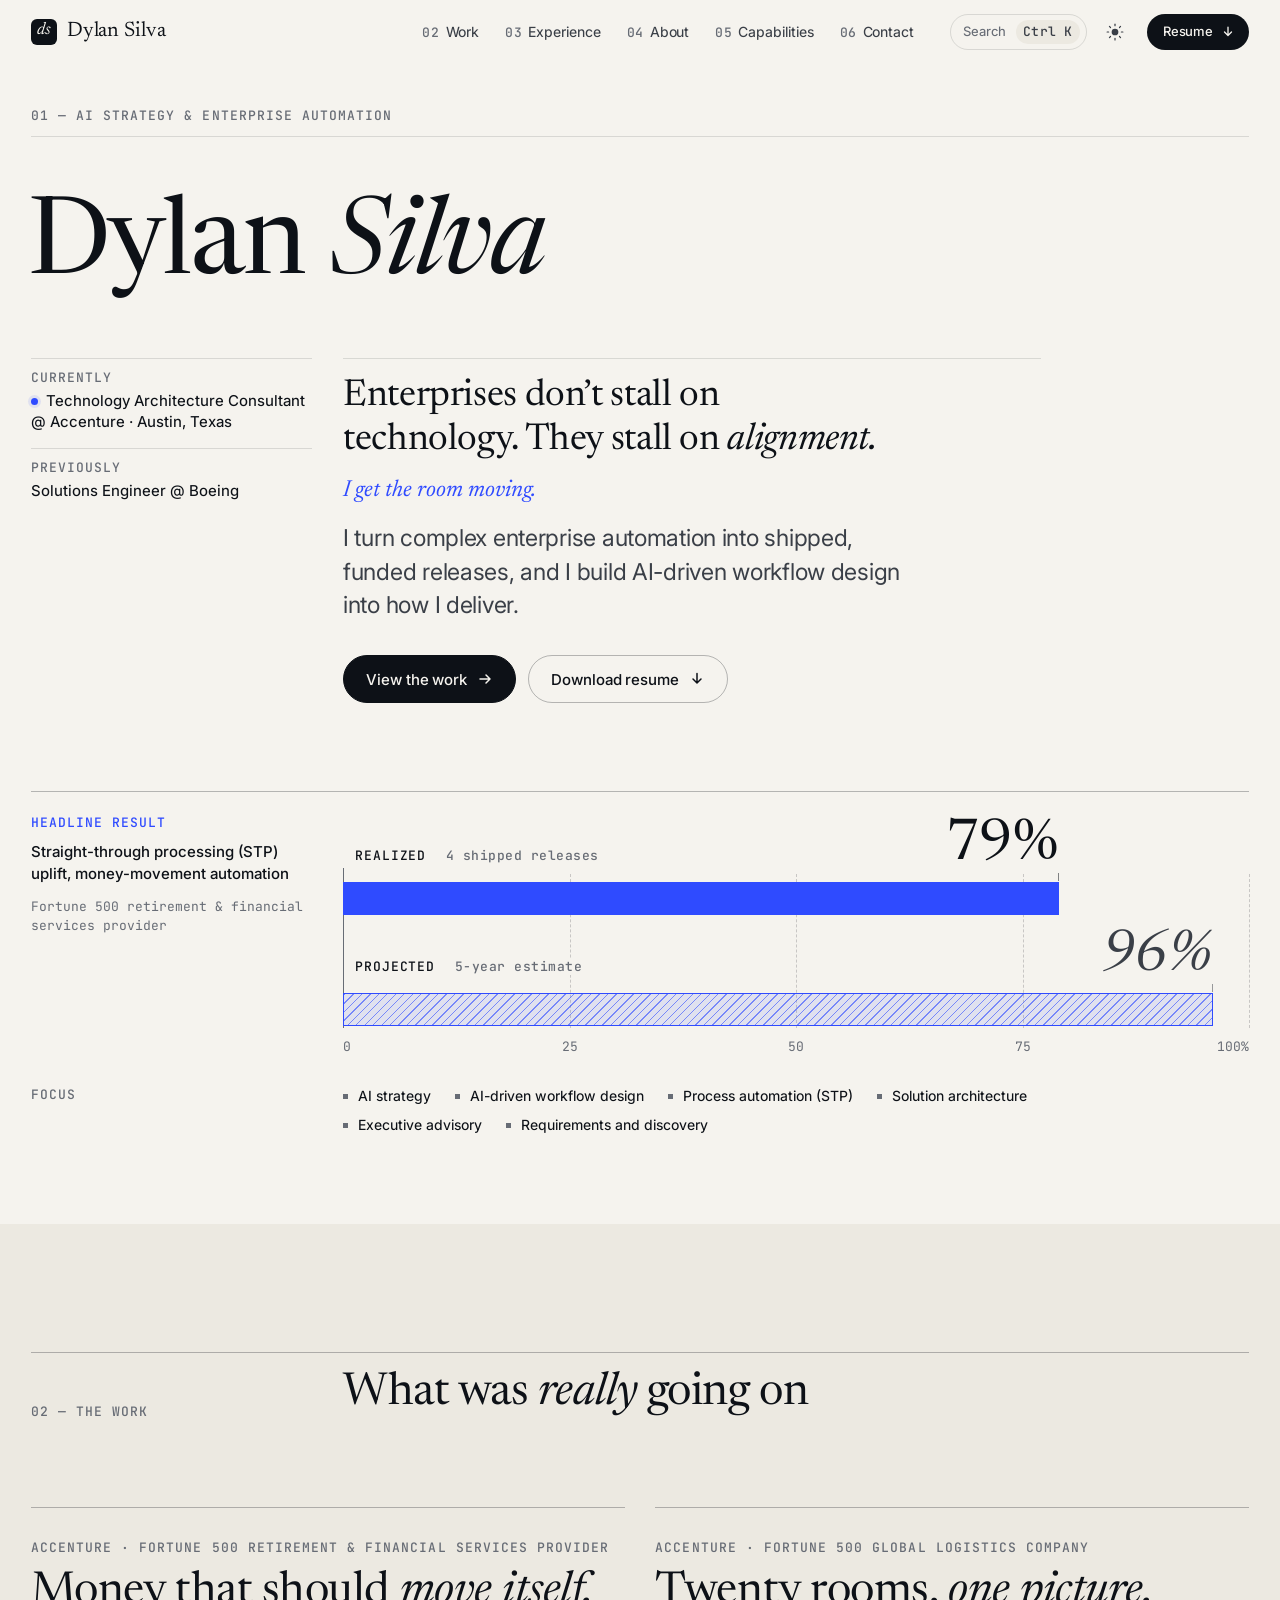
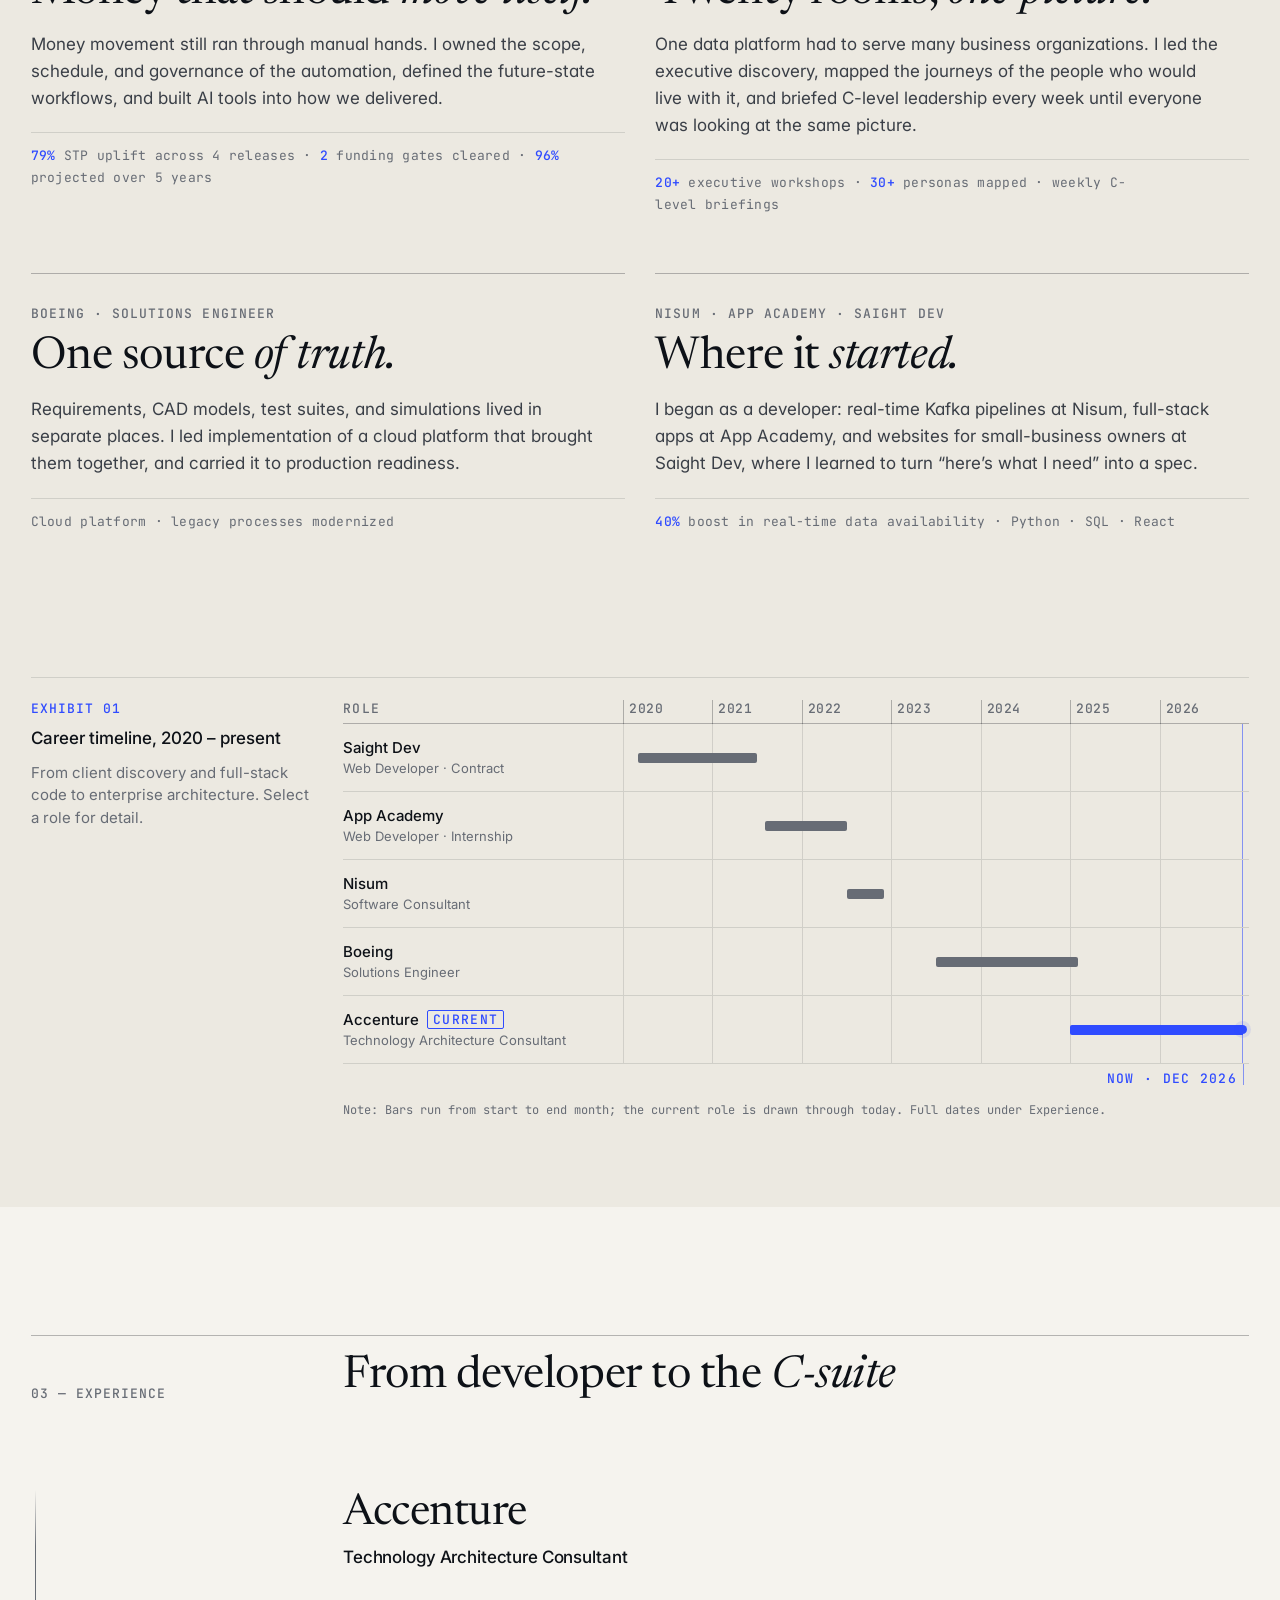
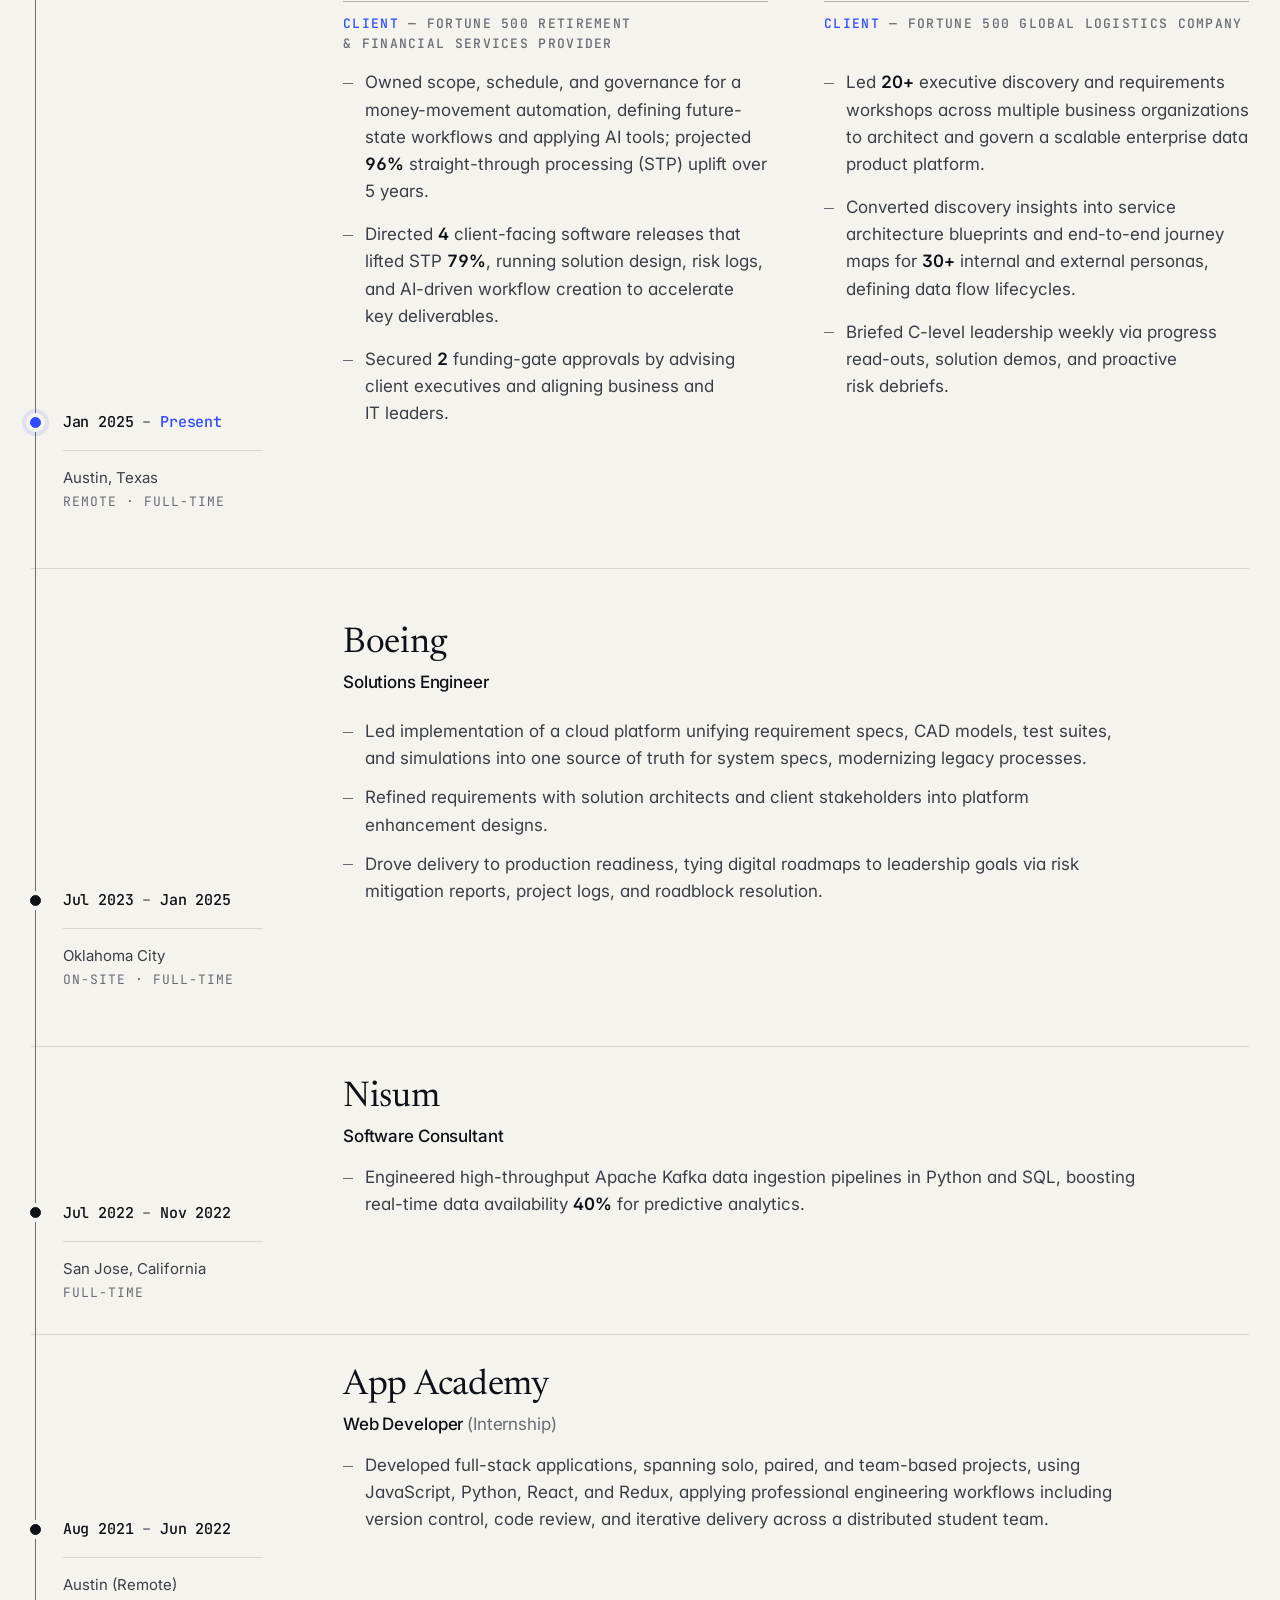
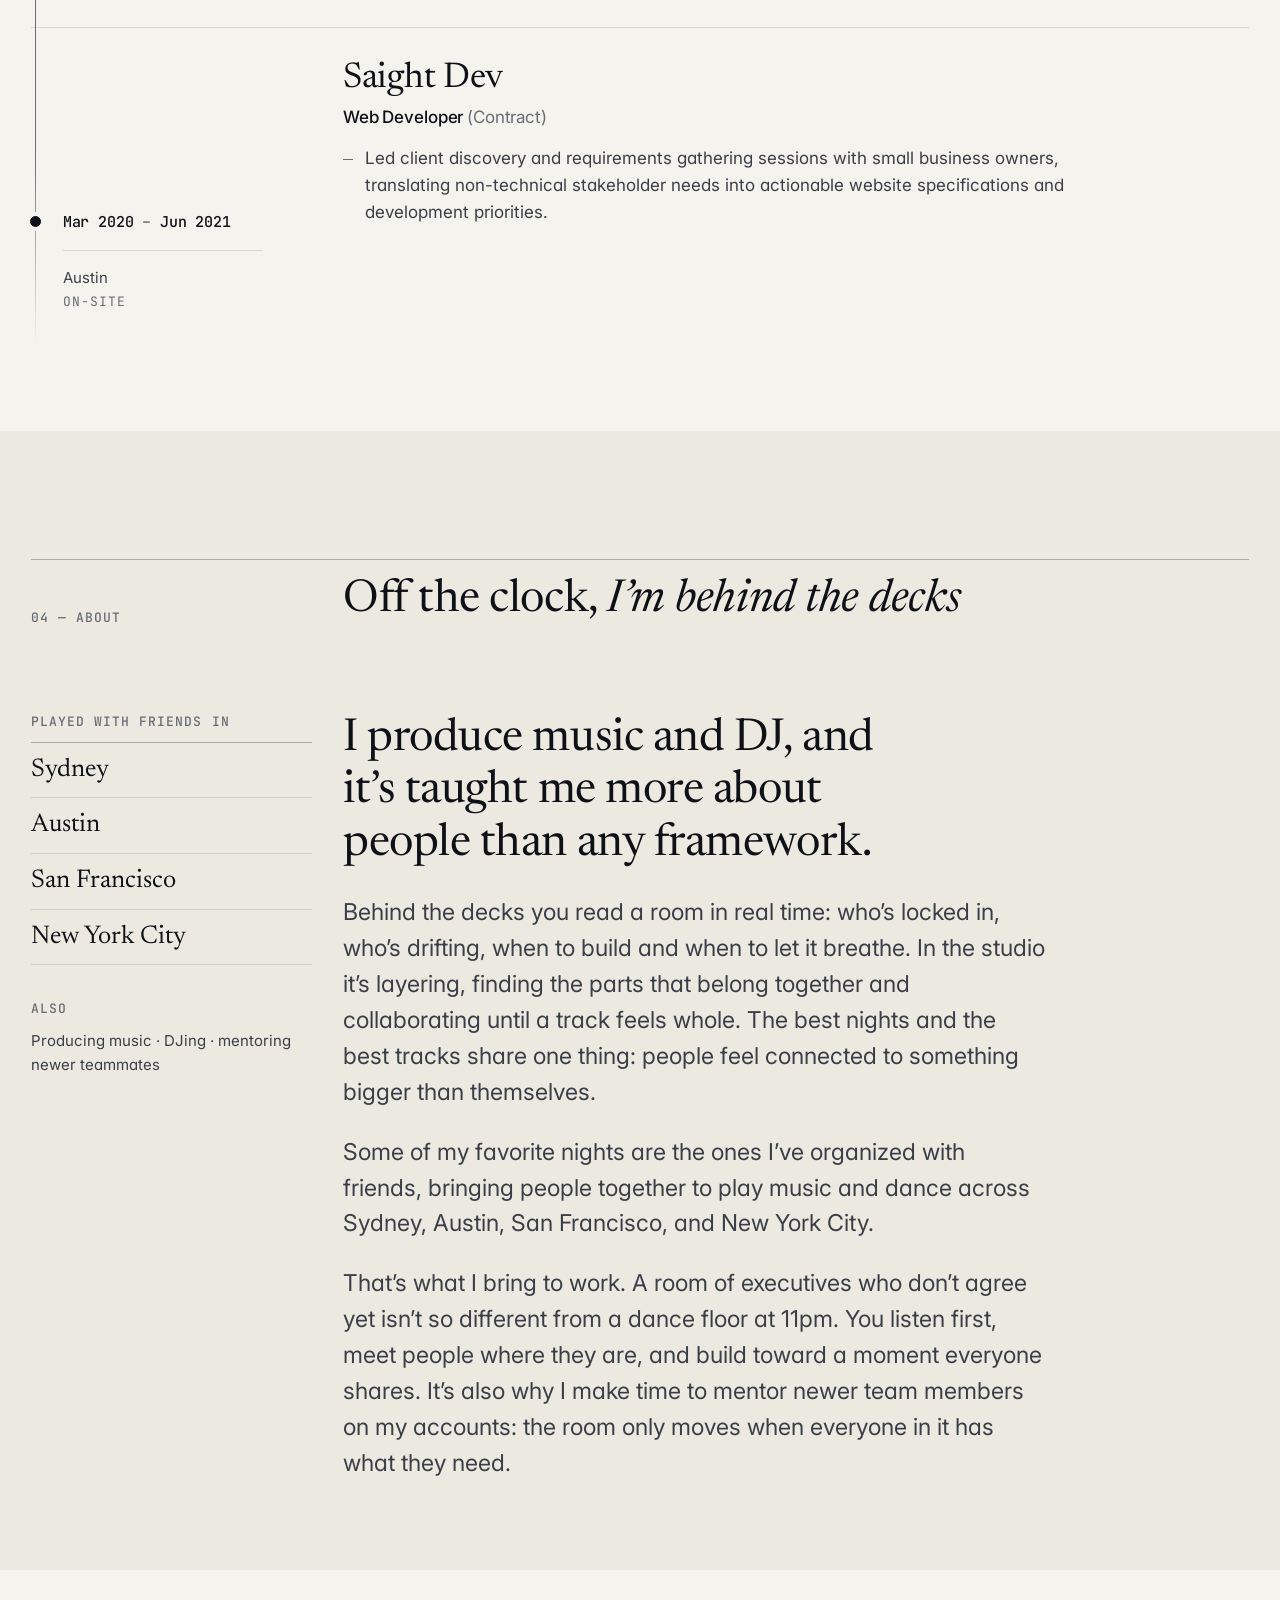
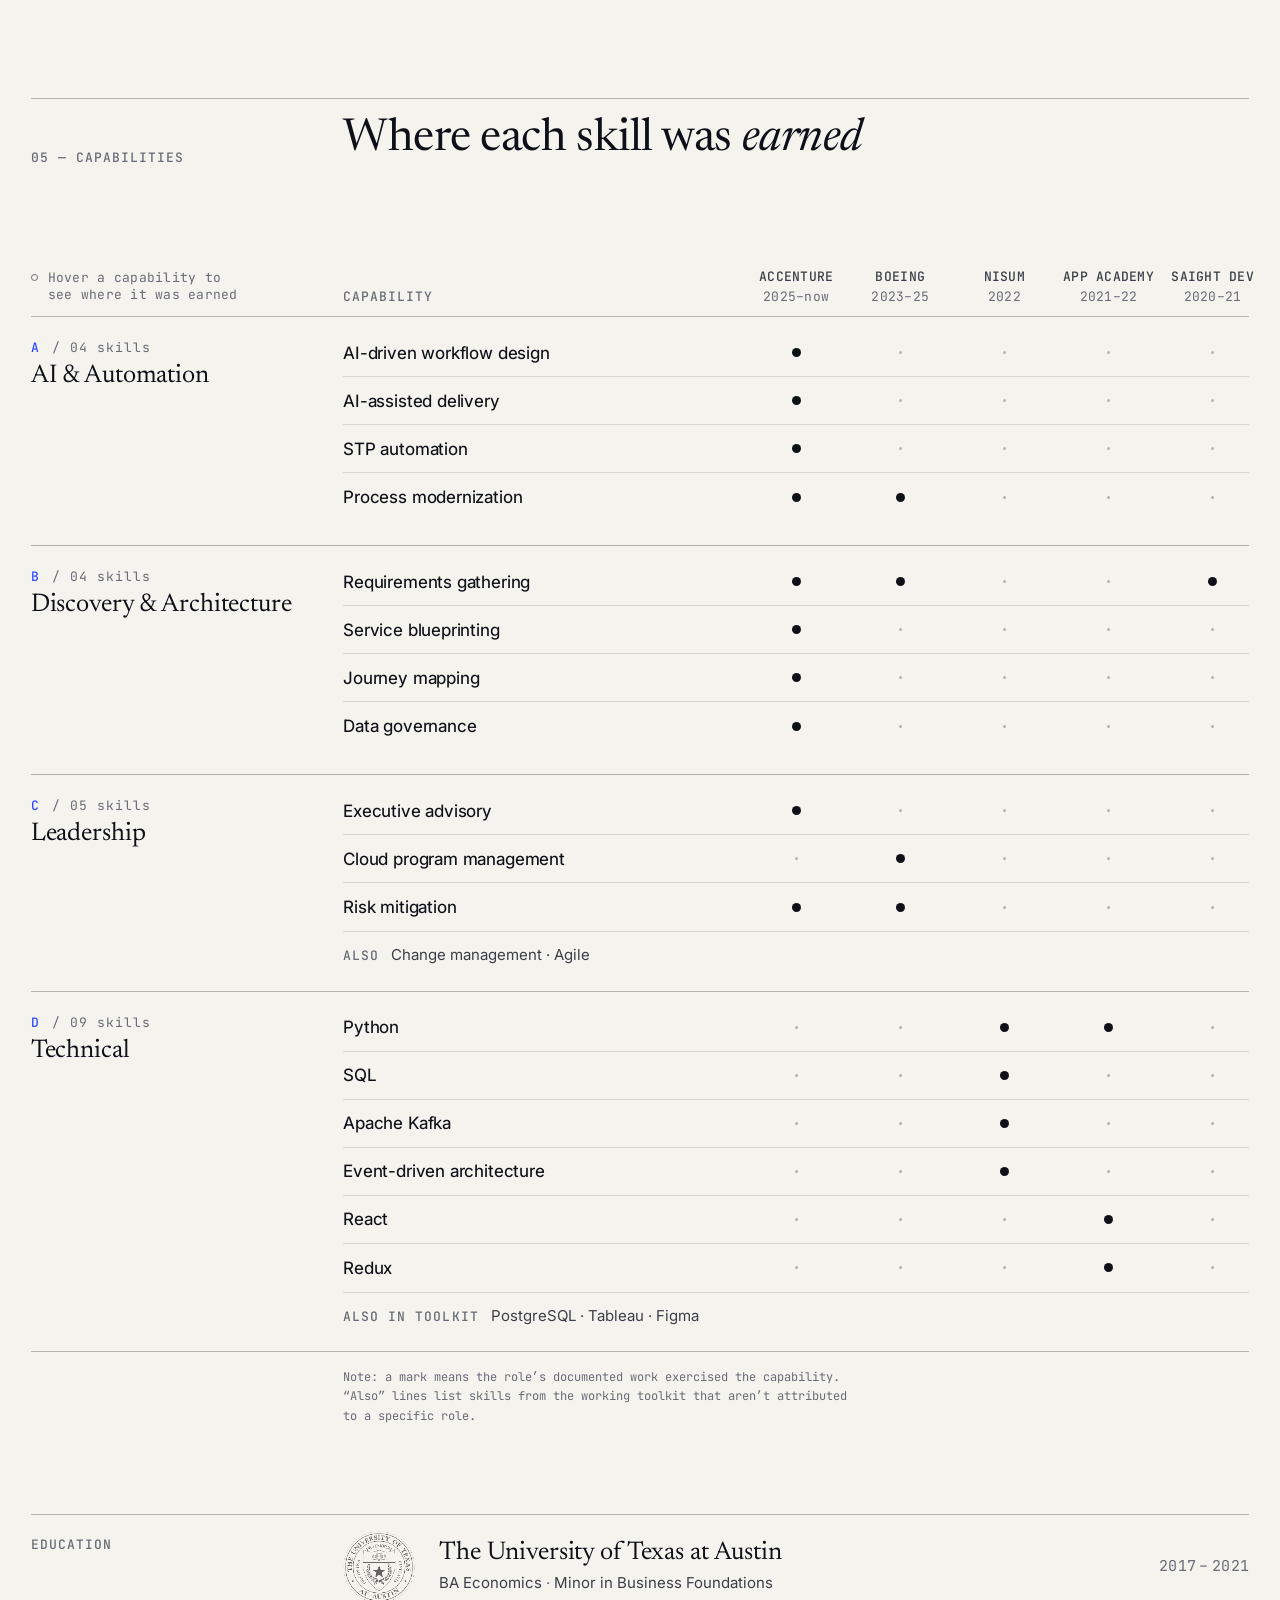
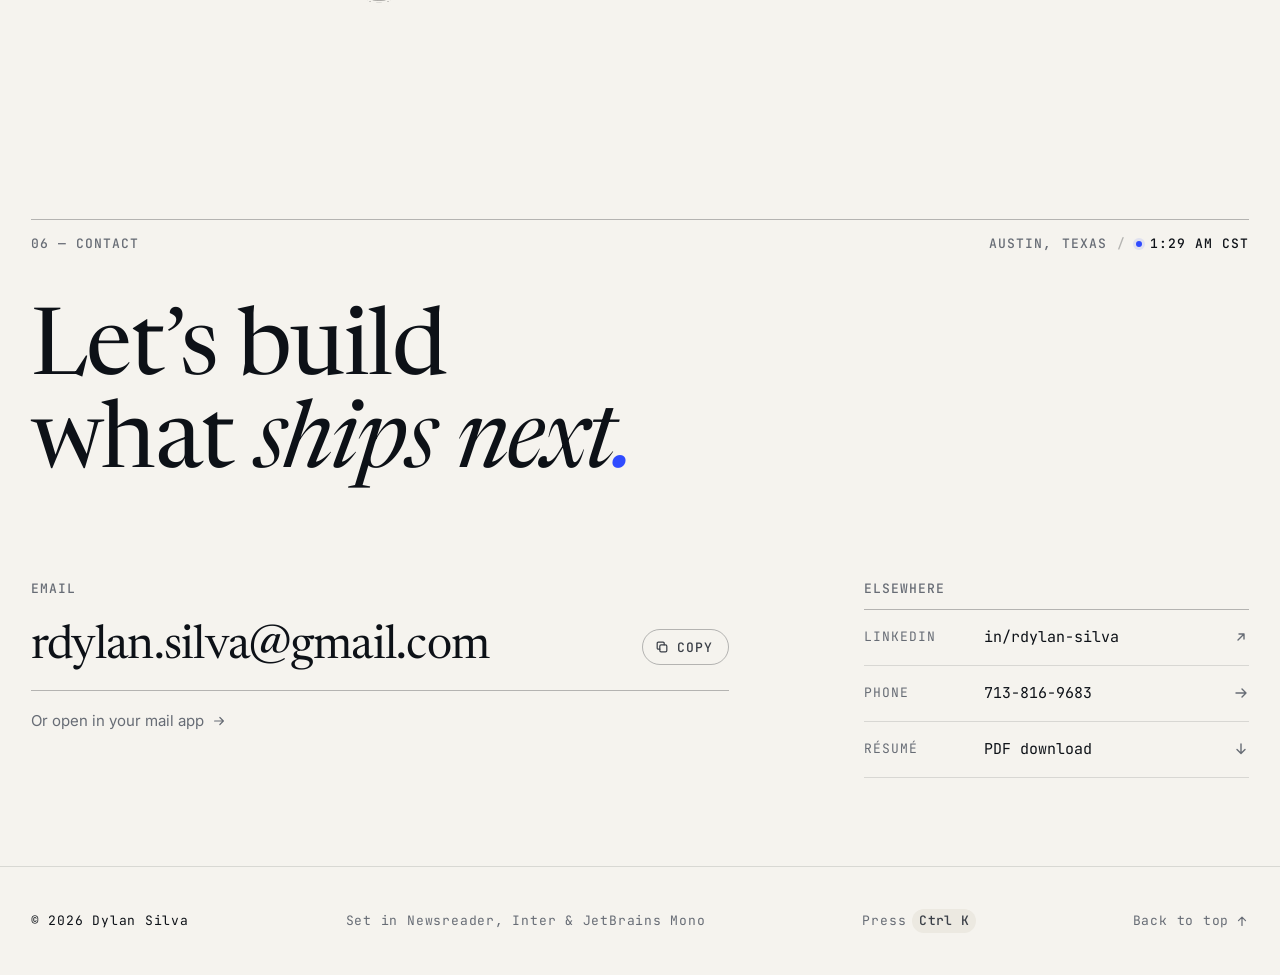
==== commit 8f52e541: "Calmer typography (Newsreader, smaller display sizes, looser leading); remove hero portrait Co-Autho" ====
--- a/index.html
+++ b/index.html
@@ -18,7 +18,7 @@
 <link rel="icon" href="data:image/svg+xml,%3Csvg xmlns='http://www.w3.org/2000/svg' viewBox='0 0 64 64'%3E%3Crect width='64' height='64' rx='14' fill='%230D1117'/%3E%3Ctext x='50%25' y='54%25' text-anchor='middle' dominant-baseline='middle' font-family='Georgia,serif' font-style='italic' font-size='38' fill='%23F5F3EE'%3Eds%3C/text%3E%3C/svg%3E" />
 <link rel="preconnect" href="https://fonts.googleapis.com" />
 <link rel="preconnect" href="https://fonts.gstatic.com" crossorigin />
-<link rel="stylesheet" href="https://fonts.googleapis.com/css2?family=Instrument+Serif:ital@0;1&family=Inter:opsz,wght@14..32,300..700&family=JetBrains+Mono:wght@400;500&display=swap" />
+<link rel="stylesheet" href="https://fonts.googleapis.com/css2?family=Newsreader:ital,opsz,wght@0,6..72,300..500;1,6..72,300..500&family=Inter:opsz,wght@14..32,300..700&family=JetBrains+Mono:wght@400;500&display=swap" />
 <link rel="stylesheet" href="style.css" />
 <script>
   /* Theme before paint: ?theme= (tooling) > saved choice > system. */
@@ -128,27 +128,6 @@
 
 <main id="main">
 <section id="hero" class="section hero" aria-labelledby="hero-title">
-  <svg class="hero__defs" width="0" height="0" aria-hidden="true" focusable="false">
-    <!-- Light: neutral graphite → paper -->
-    <filter id="hero-duo-light" color-interpolation-filters="sRGB">
-      <feColorMatrix type="matrix" values=".30 .59 .11 0 0  .30 .59 .11 0 0  .30 .59 .11 0 0  0 0 0 1 0" />
-      <feComponentTransfer>
-        <feFuncR type="table" tableValues=".10 .26 .56 .84 .95" />
-        <feFuncG type="table" tableValues=".10 .26 .56 .835 .94" />
-        <feFuncB type="table" tableValues=".105 .26 .55 .82 .92" />
-      </feComponentTransfer>
-    </filter>
-    <!-- Dark: navy-tinted shadows → paper -->
-    <filter id="hero-duo-dark" color-interpolation-filters="sRGB">
-      <feColorMatrix type="matrix" values=".30 .59 .11 0 0  .30 .59 .11 0 0  .30 .59 .11 0 0  0 0 0 1 0" />
-      <feComponentTransfer>
-        <feFuncR type="table" tableValues=".043 .24 .62 .90 .965" />
-        <feFuncG type="table" tableValues=".055 .25 .62 .89 .953" />
-        <feFuncB type="table" tableValues=".11 .34 .66 .88 .933" />
-      </feComponentTransfer>
-    </filter>
-  </svg>
-
   <div class="wrap">
     <div class="hero__meta">
       <p class="hero__meta-item">01 — AI Strategy &amp; Enterprise Automation</p>
@@ -159,15 +138,6 @@
         <span class="hero__line"><span class="hero__line-in">Dylan</span></span>
         <span class="hero__line hero__line--2"><span class="hero__line-in"><em>Silva</em></span></span>
       </h1>
-
-      <figure class="hero__portrait">
-        <div class="hero__frame">
-          <img class="hero__img" src="assets/profile.jpg" width="968" height="922"
-               alt="Portrait of Dylan Silva, smiling, in a grey blazer and white open-collar shirt"
-               fetchpriority="high" decoding="async" />
-        </div>
-        <figcaption class="hero__caption">Fig. 1 — Dylan Silva</figcaption>
-      </figure>
 
       <dl class="hero__aside">
         <div class="hero__fact">
@@ -645,7 +615,7 @@
 <footer class="footer">
   <div class="wrap footer__inner">
     <p class="footer__item footer__item--copy">© <span data-footer-year>2026</span> Dylan Silva</p>
-    <p class="footer__item">Set in Instrument Serif, Inter &amp; JetBrains Mono</p>
+    <p class="footer__item">Set in Newsreader, Inter &amp; JetBrains Mono</p>
     <button class="footer__item footer__palette" type="button" data-footer-palette aria-keyshortcuts="Meta+K Control+K">
       Press <kbd class="footer__kbd" data-footer-kbd>⌘K</kbd>
     </button>
--- a/style.css
+++ b/style.css
@@ -18,18 +18,18 @@
   --hl: rgba(47, 75, 255, .14);
   --shadow-1: 0 1px 2px rgba(13,17,23,.06), 0 8px 24px -12px rgba(13,17,23,.18);
 
-  --f-display: "Instrument Serif", "Iowan Old Style", Georgia, serif;
+  --f-display: "Newsreader", "Iowan Old Style", Georgia, serif;
   --f-sans: "Inter", ui-sans-serif, system-ui, -apple-system, "Segoe UI", sans-serif;
   --f-mono: "JetBrains Mono", ui-monospace, "SF Mono", Menlo, monospace;
 
-  --t-hero: clamp(3.5rem, 2rem + 8vw, 9.5rem);
-  --t-h1: clamp(2.75rem, 1.6rem + 4.6vw, 5.5rem);
-  --t-h2: clamp(2.1rem, 1.4rem + 2.8vw, 3.75rem);
-  --t-h3: clamp(1.35rem, 1.1rem + 1vw, 1.75rem);
+  --t-hero: clamp(3rem, 2rem + 5vw, 6.5rem);
+  --t-h1: clamp(2.4rem, 1.6rem + 3vw, 4.25rem);
+  --t-h2: clamp(1.9rem, 1.4rem + 1.8vw, 3rem);
+  --t-h3: clamp(1.3rem, 1.1rem + .7vw, 1.6rem);
   --t-lead: clamp(1.15rem, 1rem + .6vw, 1.45rem);
   --t-body: 1.0625rem;
   --t-small: .9375rem;
-  --t-micro: .75rem;
+  --t-micro: .8125rem;
 
   --s-1: 4px; --s-2: 8px; --s-3: 12px; --s-4: 16px; --s-5: 24px;
   --s-6: 32px; --s-7: clamp(40px, 5vw, 56px); --s-8: clamp(56px, 7vw, 88px);
@@ -107,11 +107,11 @@
 .grid { display: grid; grid-template-columns: repeat(12, minmax(0, 1fr)); column-gap: var(--gutter); }
 
 /* Type helpers */
-.display { font-family: var(--f-display); font-weight: 400; letter-spacing: -.01em; line-height: .95; color: var(--ink); }
+.display { font-family: var(--f-display); font-weight: 400; letter-spacing: -.005em; line-height: 1.05; color: var(--ink); }
 .display em, .display i { font-style: italic; }
 .eyebrow {
   font: 500 var(--t-micro)/1.2 var(--f-mono);
-  letter-spacing: .14em; text-transform: uppercase; color: var(--ink-3);
+  letter-spacing: .08em; text-transform: uppercase; color: var(--ink-3);
 }
 .num { font-variant-numeric: tabular-nums lining-nums; }
 .mono { font-family: var(--f-mono); }
@@ -125,7 +125,7 @@
   margin-bottom: var(--s-8);
 }
 .section-head__index { grid-column: 1 / span 3; }
-.section-head__title { grid-column: 4 / -1; font: 400 var(--t-h2)/1 var(--f-display); letter-spacing: -.015em; color: var(--ink); }
+.section-head__title { grid-column: 4 / -1; font: 400 var(--t-h2)/1.1 var(--f-display); letter-spacing: -.01em; color: var(--ink); }
 .section-head__title em { font-style: italic; }
 @media (max-width: 720px) {
   .section-head { grid-template-columns: 1fr; row-gap: var(--s-4); }
@@ -134,7 +134,7 @@
 
 /* Exhibit */
 .exhibit { display: flex; flex-direction: column; gap: var(--s-4); }
-.exhibit__label { font: 500 var(--t-micro)/1 var(--f-mono); letter-spacing: .14em; text-transform: uppercase; color: var(--accent); }
+.exhibit__label { font: 500 var(--t-micro)/1 var(--f-mono); letter-spacing: .08em; text-transform: uppercase; color: var(--accent); }
 .exhibit__title { font: 500 1.0625rem/1.35 var(--f-sans); color: var(--ink); text-wrap: balance; }
 .exhibit__note { font: 400 .75rem/1.5 var(--f-mono); color: var(--ink-3); border-top: 1px solid var(--rule); padding-top: var(--s-3); }
 
@@ -321,7 +321,7 @@
   height: var(--nav-h); display: flex; align-items: center; justify-content: space-between;
   border-bottom: 1px solid var(--rule);
 }
-.nav-sheet__eyebrow { font: 500 var(--t-micro)/1 var(--f-mono); letter-spacing: .14em; text-transform: uppercase; color: var(--ink-3); }
+.nav-sheet__eyebrow { font: 500 var(--t-micro)/1 var(--f-mono); letter-spacing: .08em; text-transform: uppercase; color: var(--ink-3); }
 .nav-sheet__close { width: 44px; height: 44px; margin-right: -10px; }
 .nav-sheet__list { padding-block: var(--s-5); }
 .nav-sheet__list > li { border-bottom: 1px solid var(--rule); }
@@ -376,7 +376,7 @@
    01 — Hero
    ========================================================================== */
 .hero {
-  --hero-name: clamp(4.5rem, 1rem + 13.5vw, 14.5rem);
+  --hero-name: clamp(3.25rem, 1.5rem + 6.5vw, 7.5rem);
   padding-block: var(--s-6) var(--s-8);
 }
 .hero__defs { position: absolute; width: 0; height: 0; overflow: hidden; }
@@ -388,7 +388,7 @@
   border-bottom: 1px solid var(--rule);
 }
 .hero__meta-item {
-  font: 500 var(--t-micro)/1.2 var(--f-mono); letter-spacing: .14em; text-transform: uppercase;
+  font: 500 var(--t-micro)/1.2 var(--f-mono); letter-spacing: .08em; text-transform: uppercase;
   color: var(--ink-3); white-space: nowrap;
 }
 .hero__meta-item:first-child { grid-column: 1 / -1; }
@@ -397,56 +397,22 @@
 .hero__grid {
   display: grid; grid-template-columns: repeat(12, minmax(0, 1fr)); column-gap: var(--gutter);
   grid-template-areas:
-    "name name name name name name name name port port port port"
-    "asid asid asid copy copy copy copy copy port port port port";
+    "name name name name name name name name name name name name"
+    "asid asid asid copy copy copy copy copy copy copy . .";
   grid-template-rows: auto 1fr;
   padding-top: var(--s-7);
 }
 .hero__name {
   grid-area: name;
-  font: 400 var(--hero-name)/.86 var(--f-display);
-  letter-spacing: -.035em;
+  font: 400 var(--hero-name)/1.02 var(--f-display);
+  letter-spacing: -.02em;
   color: var(--ink);
-  margin-left: -.045em; /* optical: pull the D stem onto the grid line */
-}
-.hero__line { display: block; overflow: clip; padding-bottom: .1em; margin-bottom: -.1em; }
+  margin-left: -.03em; /* optical: pull the D stem onto the grid line */
+}
+.hero__line { display: inline-block; vertical-align: top; overflow: clip; padding-bottom: .1em; margin-bottom: -.1em; }
 .hero__line-in { display: inline-block; }
-.hero__line--2 { padding-left: calc((100% + var(--gutter)) * 3 / 8); }
+.hero__line + .hero__line { margin-left: .02em; }
 .hero__name em { font-style: italic; letter-spacing: -.02em; padding-right: .06em; }
-
-/* Portrait */
-.hero__portrait {
-  grid-area: port; align-self: stretch;
-  display: flex; flex-direction: column;
-  margin-top: calc(var(--hero-name) * .06);
-}
-.hero__frame {
-  position: relative; flex: 1 1 auto; min-height: 420px; overflow: hidden;
-  background: var(--ink);
-  border-radius: 2px;
-}
-.hero__img {
-  width: 100%; height: 100%; object-fit: cover; object-position: 50% 18%;
-  filter: url(#hero-duo-light);
-  transform: scale(1.16); transform-origin: 50% 24%;
-}
-:root[data-theme="dark"] .hero__img { filter: url(#hero-duo-dark); }
-@media (prefers-color-scheme: dark) { :root:not([data-theme="light"]) .hero__img { filter: url(#hero-duo-dark); } }
-.hero__frame::after { /* film grain */
-  content: ""; position: absolute; inset: 0; pointer-events: none;
-  background-image: url("data:image/svg+xml,%3Csvg xmlns='http://www.w3.org/2000/svg' width='160' height='160'%3E%3Cfilter id='n'%3E%3CfeTurbulence type='fractalNoise' baseFrequency='.85' numOctaves='2' stitchTiles='stitch'/%3E%3CfeColorMatrix values='0 0 0 0 .5  0 0 0 0 .5  0 0 0 0 .5  0 0 0 .55 0'/%3E%3C/filter%3E%3Crect width='100%25' height='100%25' filter='url(%23n)'/%3E%3C/svg%3E");
-  mix-blend-mode: overlay; opacity: .5;
-}
-.hero__frame::before { /* plate edge: keeps the frame defined against dark paper */
-  content: ""; position: absolute; inset: 0; z-index: 1; pointer-events: none;
-  box-shadow: inset 0 0 0 1px var(--rule);
-  border-radius: inherit;
-}
-.hero__caption {
-  padding-top: var(--s-3); margin-top: var(--s-3);
-  border-top: 1px solid var(--rule);
-  font: 400 var(--t-micro)/1.4 var(--f-mono); letter-spacing: .02em; color: var(--ink-3);
-}
 
 /* Aside facts */
 .hero__aside {
@@ -455,7 +421,7 @@
   margin-top: var(--s-7);
 }
 .hero__fact { display: grid; gap: 6px; padding-top: var(--s-3); border-top: 1px solid var(--rule); }
-.hero__fact dt { font: 500 var(--t-micro)/1 var(--f-mono); letter-spacing: .14em; text-transform: uppercase; color: var(--ink-3); }
+.hero__fact dt { font: 500 var(--t-micro)/1 var(--f-mono); letter-spacing: .08em; text-transform: uppercase; color: var(--ink-3); }
 .hero__fact dd { font: 450 var(--t-small)/1.4 var(--f-sans); color: var(--ink); text-wrap: balance; }
 .hero__live {
   display: inline-block; width: 7px; height: 7px; margin-right: 8px; border-radius: 50%;
@@ -465,12 +431,12 @@
 
 /* Copy */
 .hero__copy { grid-area: copy; align-self: start; margin-top: var(--s-7); padding-top: var(--s-4); border-top: 1px solid var(--rule); }
-.hero__copy > * { max-width: 32rem; }
+.hero__copy > * { max-width: 36rem; }
 .hero__position {
-  font: 400 clamp(1.6rem, 1.2rem + 1.4vw, 2.35rem)/1.08 var(--f-display); letter-spacing: -.015em; color: var(--ink);
+  font: 400 clamp(1.6rem, 1.2rem + 1.4vw, 2.35rem)/1.2 var(--f-display); letter-spacing: -.01em; color: var(--ink);
   text-wrap: balance; max-width: 30ch;
 }
-.hero__kicker { margin-top: var(--s-3); font: 500 var(--t-small)/1.3 var(--f-mono); letter-spacing: .06em; text-transform: uppercase; color: var(--accent); }
+.hero__kicker { margin-top: var(--s-3); font: italic 400 clamp(1.2rem, 1.05rem + .5vw, 1.45rem)/1.3 var(--f-display); color: var(--accent); }
 .hero__position em { font-style: italic; }
 .hero__lead {
   margin-top: var(--s-4);
@@ -486,7 +452,7 @@
   border-top: 1px solid var(--rule-strong);
 }
 .hero__ex-rail { grid-column: 1 / span 3; display: flex; flex-direction: column; gap: var(--s-3); }
-.hero__ex-label { font: 500 var(--t-micro)/1 var(--f-mono); letter-spacing: .14em; text-transform: uppercase; color: var(--accent); }
+.hero__ex-label { font: 500 var(--t-micro)/1 var(--f-mono); letter-spacing: .08em; text-transform: uppercase; color: var(--accent); }
 .hero__ex-title { font: 500 var(--t-small)/1.45 var(--f-sans); color: var(--ink); text-wrap: pretty; }
 .hero__ex-src { font: 400 var(--t-micro)/1.5 var(--f-mono); color: var(--ink-3); }
 
@@ -518,14 +484,14 @@
 .hero__row-head { position: relative; height: var(--head-h); }
 .hero__row-key {
   position: absolute; left: 12px; bottom: 10px;
-  font: 500 var(--t-micro)/1 var(--f-mono); letter-spacing: .12em; text-transform: uppercase; color: var(--ink);
+  font: 500 var(--t-micro)/1 var(--f-mono); letter-spacing: .07em; text-transform: uppercase; color: var(--ink);
   background: var(--paper); padding: 2px 6px 2px 0; box-shadow: -6px 0 0 var(--paper);
 }
 .hero__row-sub { margin-left: .8em; letter-spacing: .04em; text-transform: none; color: var(--ink-3); }
 .hero__row-val {
   position: absolute; bottom: 2px; right: calc(100% - var(--v) * 1%);
   padding: 0 2px 0 6px; background: var(--paper);
-  font: 400 clamp(2.5rem, 1.5rem + 2.6vw, 4rem)/.8 var(--f-display); letter-spacing: -.02em; color: var(--ink);
+  font: 400 clamp(2.5rem, 1.5rem + 2.6vw, 4rem)/.9 var(--f-display); letter-spacing: -.01em; color: var(--ink);
   font-variant-numeric: tabular-nums lining-nums;
 }
 .hero__row--proj .hero__row-val { font-style: italic; color: var(--ink-2); }
@@ -566,7 +532,7 @@
   display: grid; grid-template-columns: repeat(12, minmax(0, 1fr)); column-gap: var(--gutter);
   margin-top: var(--s-6); align-items: baseline;
 }
-.hero__focus-label { grid-column: 1 / span 3; font: 500 var(--t-micro)/1 var(--f-mono); letter-spacing: .14em; text-transform: uppercase; color: var(--ink-3); }
+.hero__focus-label { grid-column: 1 / span 3; font: 500 var(--t-micro)/1 var(--f-mono); letter-spacing: .08em; text-transform: uppercase; color: var(--ink-3); }
 .hero__focus-list { grid-column: 4 / -1; display: flex; flex-wrap: wrap; gap: 6px var(--s-5); max-width: 52rem; }
 .hero__focus-list li { display: inline-flex; align-items: center; gap: 10px; font: 450 .875rem/1.6 var(--f-sans); color: var(--ink); white-space: nowrap; }
 .hero__focus-list li::before { content: ""; width: 5px; height: 5px; background: var(--ink-3); flex: none; }
@@ -575,9 +541,7 @@
 @media (prefers-reduced-motion: no-preference) {
   .hero__line-in { animation: hero-rise var(--dur-3) var(--ease-out) both; }
   .hero__line--2 .hero__line-in { animation-delay: 90ms; }
-  .hero__frame { animation: hero-wipe 900ms var(--ease-out) 120ms both; }
-  .hero__img { animation: hero-settle 1200ms var(--ease-out) 120ms both; }
-  .hero__meta, .hero__aside, .hero__copy > *, .hero__caption, .hero__ex-rail, .hero__focus {
+  .hero__meta, .hero__aside, .hero__copy > *, .hero__ex-rail, .hero__focus {
     animation: hero-fade var(--dur-3) var(--ease-out) both;
   }
   .hero__meta { animation-delay: 0ms; }
@@ -585,15 +549,12 @@
   .hero__copy > :nth-child(2) { animation-delay: 280ms; }
   .hero__copy > :nth-child(3) { animation-delay: 340ms; }
   .hero__aside { animation-delay: 300ms; }
-  .hero__caption { animation-delay: 520ms; }
   .hero__ex { animation: hero-rule var(--dur-3) var(--ease-out) 380ms both; }
   .hero__ex-rail { animation-delay: 440ms; }
   .hero__focus { animation-delay: 700ms; }
 }
 @keyframes hero-rise { from { transform: translateY(105%); } }
 @keyframes hero-fade { from { opacity: 0; transform: translateY(10px); } }
-@keyframes hero-wipe { from { clip-path: inset(100% 0 0 0); } to { clip-path: inset(0 0 0 0); } }
-@keyframes hero-settle { from { transform: scale(1.3); } }
 @keyframes hero-rule { from { border-top-color: transparent; } }
 
 /* ---- Responsive ---- */
@@ -601,33 +562,26 @@
   .hero__grid {
     grid-template-areas:
       "name name name name name name name name name name name name"
-      "copy copy copy copy copy copy copy port port port port port"
-      "asid asid asid asid asid asid asid port port port port port";
-    grid-template-rows: auto auto 1fr;
+      "copy copy copy copy copy copy copy copy copy . . ."
+      "asid asid asid asid asid asid asid asid asid . . .";
+    grid-template-rows: auto;
   }
   .hero__ex-rail { grid-column: 1 / -1; margin-bottom: var(--s-5); max-width: 36rem; }
   .hero__chart { grid-column: 1 / -1; }
-  .hero__line--2 { padding-left: calc((100% + var(--gutter)) * 4 / 12); }
-  .hero__portrait { margin-top: var(--s-7); }
 
 }
 @media (max-width: 759px) {
-  .hero { --hero-name: 26vw; padding-block: var(--s-3) var(--s-8); }
+  .hero { --hero-name: 15vw; padding-block: var(--s-3) var(--s-8); }
   .hero__grid {
     grid-template-columns: repeat(6, minmax(0, 1fr));
     grid-template-areas:
       "name name name name name name"
       "copy copy copy copy copy copy"
-      "asid asid asid asid asid asid"
-      "port port port port port port";
+      "asid asid asid asid asid asid";
     grid-template-rows: auto;
     padding-top: var(--s-6);
   }
-  .hero__line--2 { padding-left: 0; text-align: right; }
   .hero__copy { grid-column: 1 / -1; margin-top: var(--s-5); padding-top: 0; border-top: 0; }
-  .hero__portrait { margin-top: var(--s-7); }
-  .hero__frame { flex: none; min-height: 0; aspect-ratio: 1 / 1; }
-  .hero__img { object-position: 50% 22%; transform: scale(1.04); transform-origin: 50% 25%; }
   .hero__aside { margin-top: var(--s-5); }
   .hero__ctas .btn { flex: 1 1 auto; justify-content: center; }
   .hero__ex, .hero__focus { grid-template-columns: 1fr; }
@@ -706,8 +660,8 @@
 .impact__value { display: flex; align-items: baseline; }
 .impact__num {
   display: inline-grid;
-  font: 400 clamp(3rem, 2rem + 3vw, 4.5rem)/.9 var(--f-display);
-  letter-spacing: -.02em;
+  font: 400 clamp(2.6rem, 2rem + 2vw, 3.75rem)/1 var(--f-display);
+  letter-spacing: -.01em;
   font-variant-numeric: tabular-nums lining-nums;
   color: var(--ink);
 }
@@ -844,7 +798,7 @@
 .work__stories { display: grid; grid-template-columns: repeat(2, minmax(0, 1fr)); gap: 0 var(--gutter); margin-bottom: var(--s-8); counter-reset: story; }
 .work__story { display: grid; align-content: start; gap: var(--s-3); padding: var(--s-6) 0 var(--s-7); border-top: 1px solid var(--rule-strong); }
 .work__where { color: var(--ink-3); }
-.work__title { font: 400 var(--t-h2)/1 var(--f-display); letter-spacing: -.015em; color: var(--ink); }
+.work__title { font: 400 var(--t-h2)/1.12 var(--f-display); letter-spacing: -.01em; color: var(--ink); }
 .work__title em { font-style: italic; }
 .work__body { font-size: var(--t-body); line-height: 1.6; color: var(--ink-2); max-width: 52ch; }
 .work__proof { margin-top: var(--s-2); padding-top: var(--s-3); border-top: 1px solid var(--rule); font-size: var(--t-micro); letter-spacing: .02em; color: var(--ink-3); line-height: 1.7; }
@@ -970,8 +924,8 @@
 .xp__body { grid-column: 4 / -1; min-width: 0; align-self: baseline; container-type: inline-size; container-name: xp-body; }
 .xp__header { margin-bottom: var(--s-5); }
 .xp__company {
-  font: 400 clamp(1.9rem, 1.5rem + 1.2vw, 2.5rem)/1 var(--f-display);
-  letter-spacing: -.012em; color: var(--ink);
+  font: 400 clamp(1.75rem, 1.5rem + .9vw, 2.25rem)/1.1 var(--f-display);
+  letter-spacing: -.008em; color: var(--ink);
 }
 .xp__title {
   margin-top: var(--s-2);
@@ -980,7 +934,7 @@
 .xp__qual { font-weight: 400; color: var(--ink-3); }
 
 /* Lead role: one size step up, more air */
-.xp__role--lead .xp__company { font-size: clamp(2.4rem, 1.7rem + 2vw, 3.25rem); letter-spacing: -.018em; }
+.xp__role--lead .xp__company { font-size: clamp(2.1rem, 1.7rem + 1.4vw, 2.75rem); letter-spacing: -.01em; }
 .xp__role--lead .xp__header { margin-bottom: var(--s-6); }
 .xp__role--compact { --xp-pad: var(--s-6); }
 .xp__role--compact .xp__header { margin-bottom: var(--s-4); }
@@ -1072,7 +1026,7 @@
 .about__aside-text { font-size: var(--t-small); color: var(--ink-2); }
 .about__body { grid-column: 4 / span 8; display: grid; gap: var(--s-5); max-width: 64ch; }
 .about__body p { font-size: var(--t-lead); line-height: 1.55; color: var(--ink-2); }
-.about__body .about__lead { font: 400 var(--t-h2)/1.05 var(--f-display); letter-spacing: -.015em; color: var(--ink); text-wrap: balance; }
+.about__body .about__lead { font: 400 var(--t-h2)/1.15 var(--f-display); letter-spacing: -.01em; color: var(--ink); text-wrap: balance; }
 @media (max-width: 900px) {
   .about__aside, .about__body { grid-column: 1 / -1; }
   .about__aside { order: 2; }
@@ -1142,7 +1096,7 @@
   text-align: center;
   transition: color var(--dur-1) var(--ease-out);
 }
-.cap__colhead--skill { grid-column: 1 / 5; align-items: flex-start; text-align: left; color: var(--ink-3); letter-spacing: .14em; }
+.cap__colhead--skill { grid-column: 1 / 5; align-items: flex-start; text-align: left; color: var(--ink-3); letter-spacing: .08em; }
 .cap__colname { white-space: nowrap; letter-spacing: .02em; }
 .cap__colabbr { display: none; }
 .cap__colyear { color: var(--ink-3); letter-spacing: .02em; font-weight: 400; text-transform: none; transition: color var(--dur-1) var(--ease-out); }
@@ -1162,7 +1116,7 @@
   padding-top: 12px;
 }
 .cap__gidx {
-  font: 500 var(--t-micro)/1 var(--f-mono); letter-spacing: .14em; color: var(--accent);
+  font: 500 var(--t-micro)/1 var(--f-mono); letter-spacing: .08em; color: var(--accent);
   align-self: center;
 }
 .cap__gcount {
@@ -1226,7 +1180,7 @@
   font: 400 var(--t-small)/1.5 var(--f-sans); color: var(--ink-2);
   transition: opacity var(--dur-2) var(--ease-out);
 }
-.cap__also-label { font: 500 var(--t-micro)/1.5 var(--f-mono); letter-spacing: .14em; text-transform: uppercase; color: var(--ink-3); }
+.cap__also-label { font: 500 var(--t-micro)/1.5 var(--f-mono); letter-spacing: .08em; text-transform: uppercase; color: var(--ink-3); }
 
 .cap__legend { display: none; font: 400 var(--t-micro)/1.7 var(--f-mono); color: var(--ink-3); }
 .cap__legend span { white-space: nowrap; margin-right: 1.6ch; }
@@ -1368,7 +1322,7 @@
 .contact__clock {
   grid-column: 4 / -1; justify-self: end;
   display: inline-flex; align-items: baseline; gap: 10px; flex-wrap: wrap;
-  font: 500 var(--t-micro)/1.2 var(--f-mono); letter-spacing: .14em; text-transform: uppercase;
+  font: 500 var(--t-micro)/1.2 var(--f-mono); letter-spacing: .08em; text-transform: uppercase;
   color: var(--ink-3);
 }
 .contact__clock-sep { color: var(--rule-strong); }
@@ -1384,8 +1338,8 @@
 
 /* Monumental CTA */
 .contact__title {
-  font: 400 clamp(3.9rem, 1.2rem + 9.2vw, 10.5rem)/.9 var(--f-display);
-  letter-spacing: -.025em; color: var(--ink);
+  font: 400 clamp(3rem, 1.4rem + 5.5vw, 6.5rem)/1 var(--f-display);
+  letter-spacing: -.015em; color: var(--ink);
   max-width: 12ch; margin-bottom: var(--s-8);
   text-wrap: balance;
 }
@@ -1405,7 +1359,7 @@
 }
 
 .contact__label {
-  font: 500 var(--t-micro)/1.2 var(--f-mono); letter-spacing: .14em; text-transform: uppercase;
+  font: 500 var(--t-micro)/1.2 var(--f-mono); letter-spacing: .08em; text-transform: uppercase;
   color: var(--ink-3); margin-bottom: var(--s-3);
 }
 
@@ -1425,7 +1379,7 @@
 .contact__email:focus-visible { outline-offset: 6px; }
 .contact__email-addr {
   min-width: 0; overflow-wrap: anywhere;
-  font: 400 clamp(1.9rem, 1rem + 3.4vw, 4rem)/1.05 var(--f-display); letter-spacing: -.015em;
+  font: 400 clamp(1.7rem, 1rem + 2.4vw, 3rem)/1.15 var(--f-display); letter-spacing: -.015em;
   transition: color var(--dur-1) var(--ease-out);
 }
 .contact__email:hover .contact__email-addr { color: var(--accent); }
@@ -1461,7 +1415,7 @@
   font: 400 var(--t-small)/1.2 var(--f-mono); color: var(--ink);
   transition: background-color var(--dur-1) var(--ease-out), color var(--dur-1) var(--ease-out), padding var(--dur-2) var(--ease-out);
 }
-.contact__row-key { font-size: var(--t-micro); letter-spacing: .14em; text-transform: uppercase; color: var(--ink-3); }
+.contact__row-key { font-size: var(--t-micro); letter-spacing: .08em; text-transform: uppercase; color: var(--ink-3); }
 .contact__row-val { min-width: 0; overflow: hidden; text-overflow: ellipsis; white-space: nowrap; }
 .contact__row-arrow { width: 16px; height: 16px; color: var(--ink-3); transition: transform var(--dur-2) var(--ease-out), color var(--dur-1) var(--ease-out); }
 .contact__row:hover, .contact__row:focus-visible { color: var(--accent); }
@@ -1586,7 +1540,7 @@
 .palette__group + .palette__group { margin-top: 6px; padding-top: 6px; border-top: 1px solid var(--rule); }
 .palette__group-label {
   padding: 10px 12px 6px;
-  font: 500 var(--t-micro)/1 var(--f-mono); letter-spacing: .14em; text-transform: uppercase; color: var(--ink-3);
+  font: 500 var(--t-micro)/1 var(--f-mono); letter-spacing: .08em; text-transform: uppercase; color: var(--ink-3);
 }
 .palette__item {
   position: relative; display: grid; grid-template-columns: 28px minmax(0, 1fr) auto 18px; align-items: center; gap: 10px;
@@ -1716,7 +1670,7 @@
   #experience > .wrap::before, #capabilities > .wrap::before {
     display: block; margin: .95rem 0 .5rem; padding-bottom: .25rem;
     border-bottom: .75pt solid #000;
-    font: 600 .82rem/1 var(--f-sans); letter-spacing: .14em; text-transform: uppercase; color: #000;
+    font: 600 .82rem/1 var(--f-sans); letter-spacing: .08em; text-transform: uppercase; color: #000;
     break-after: avoid;
   }
   #experience > .wrap::before { content: "Experience"; }
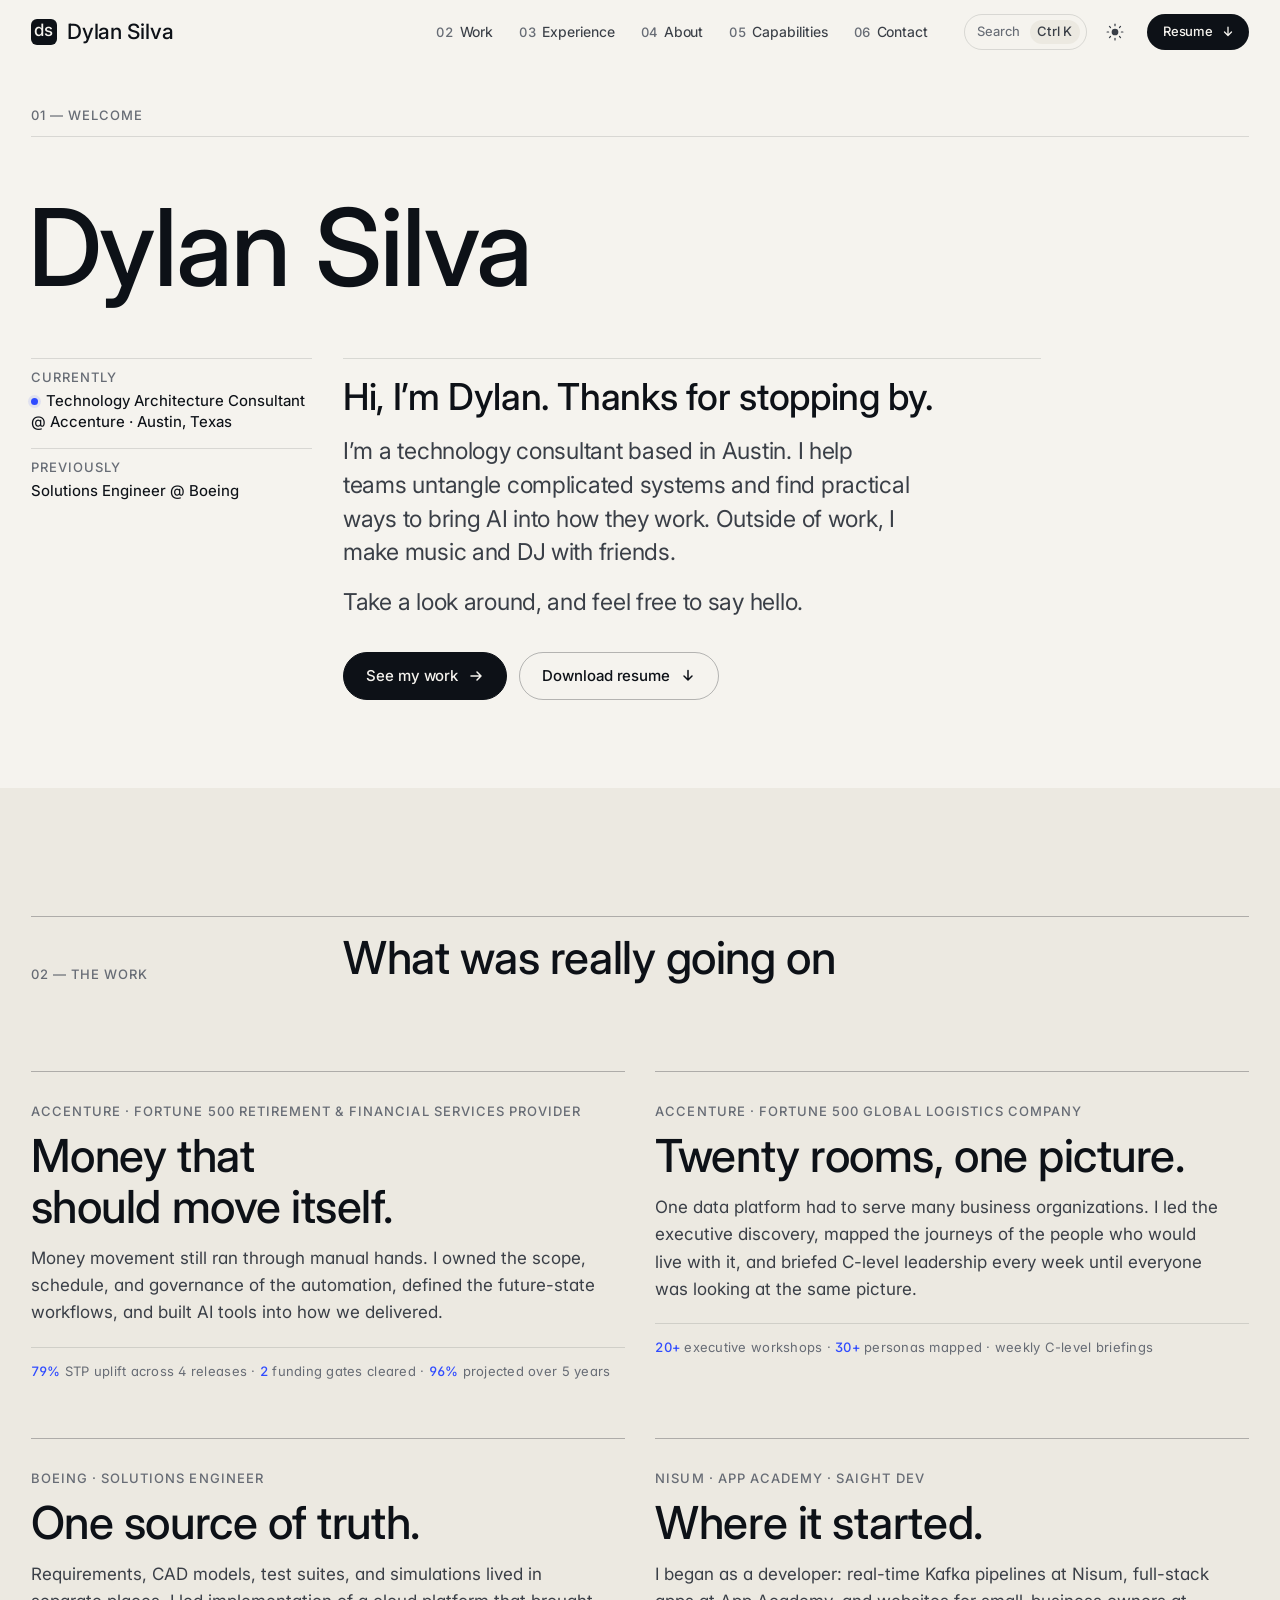
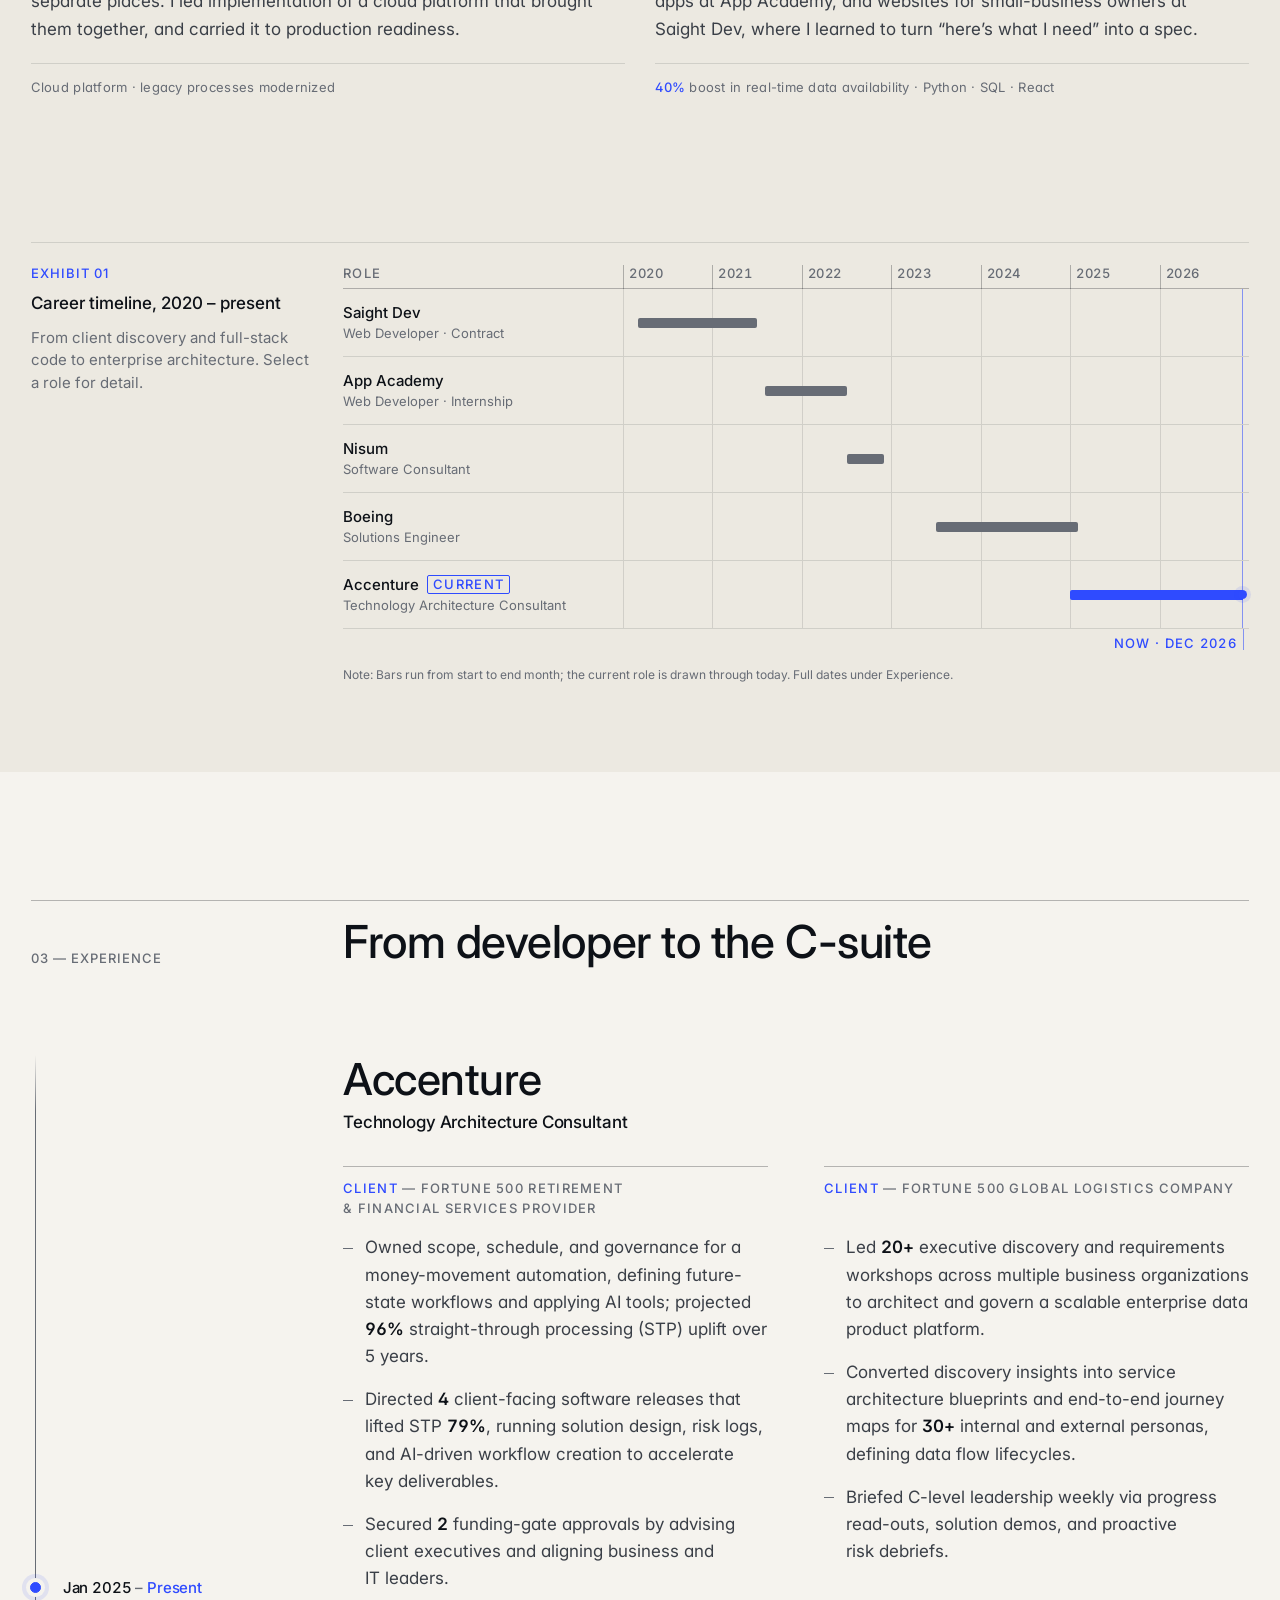
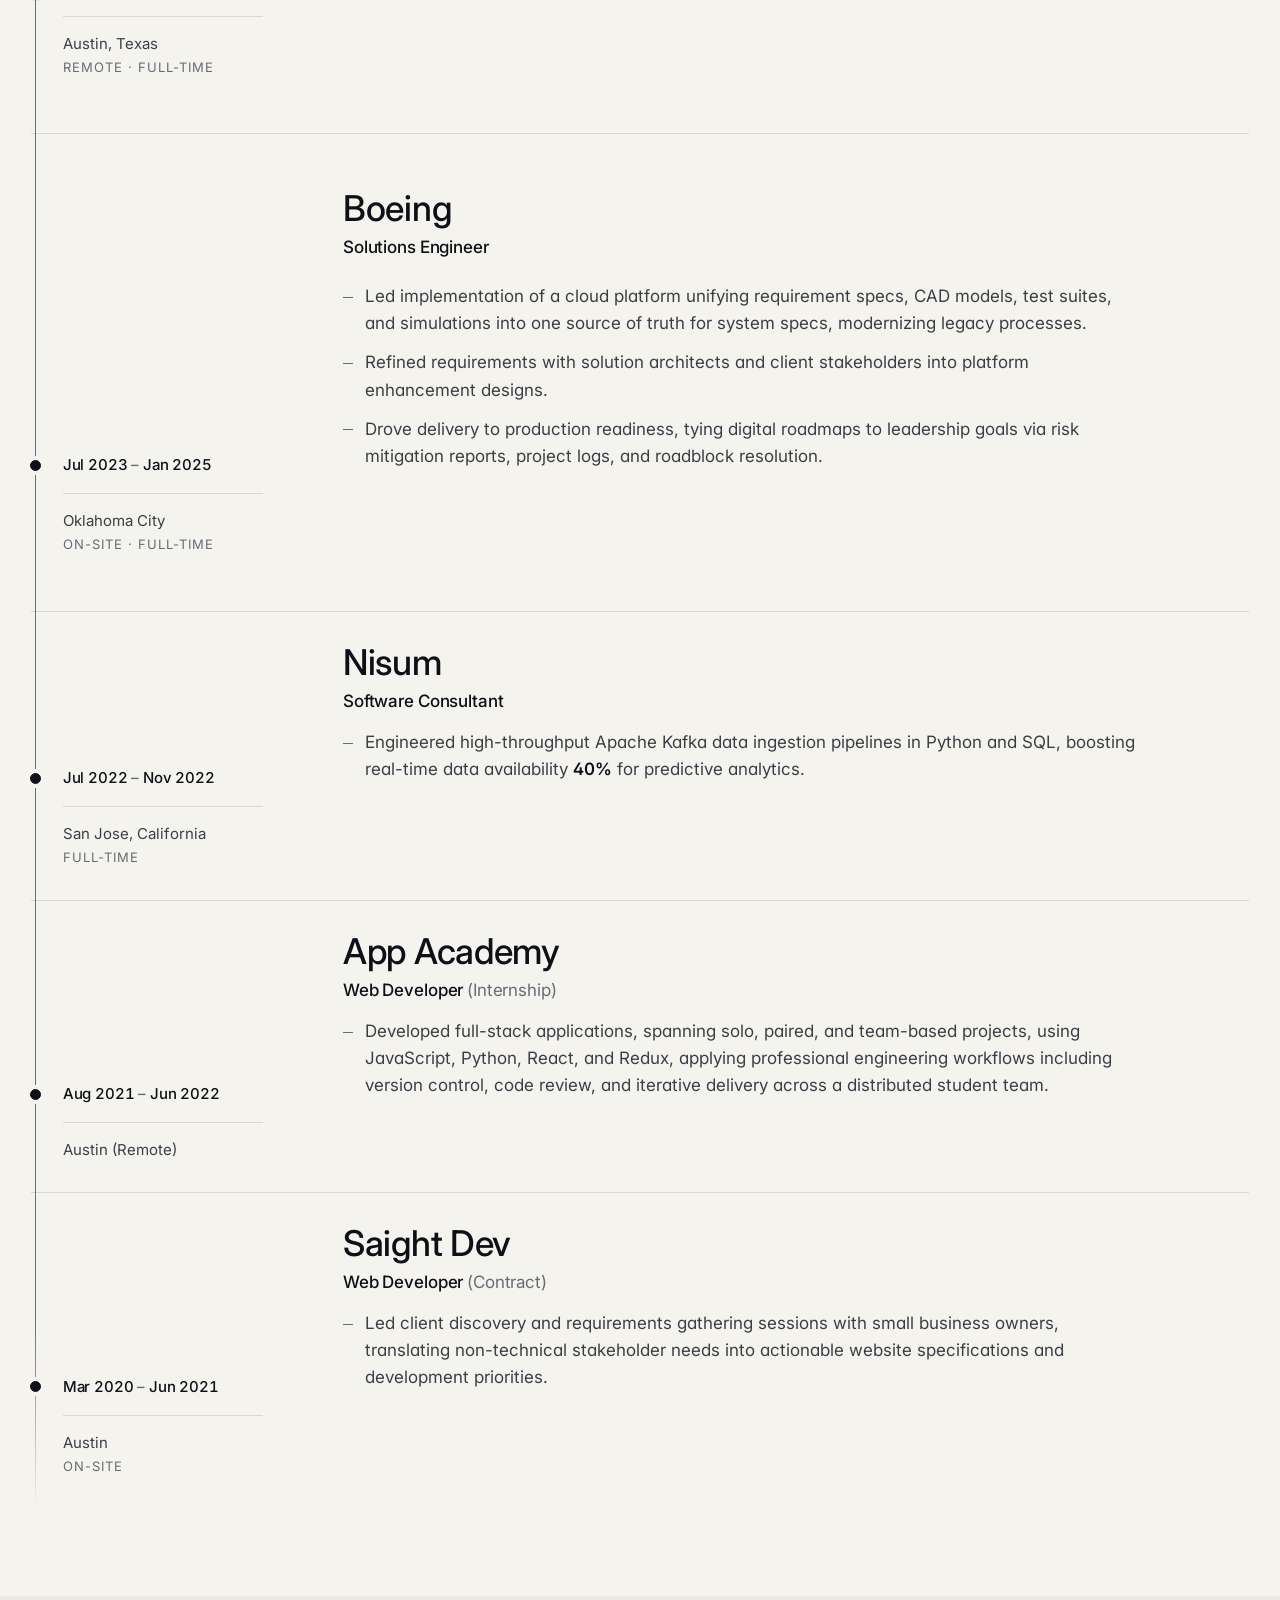
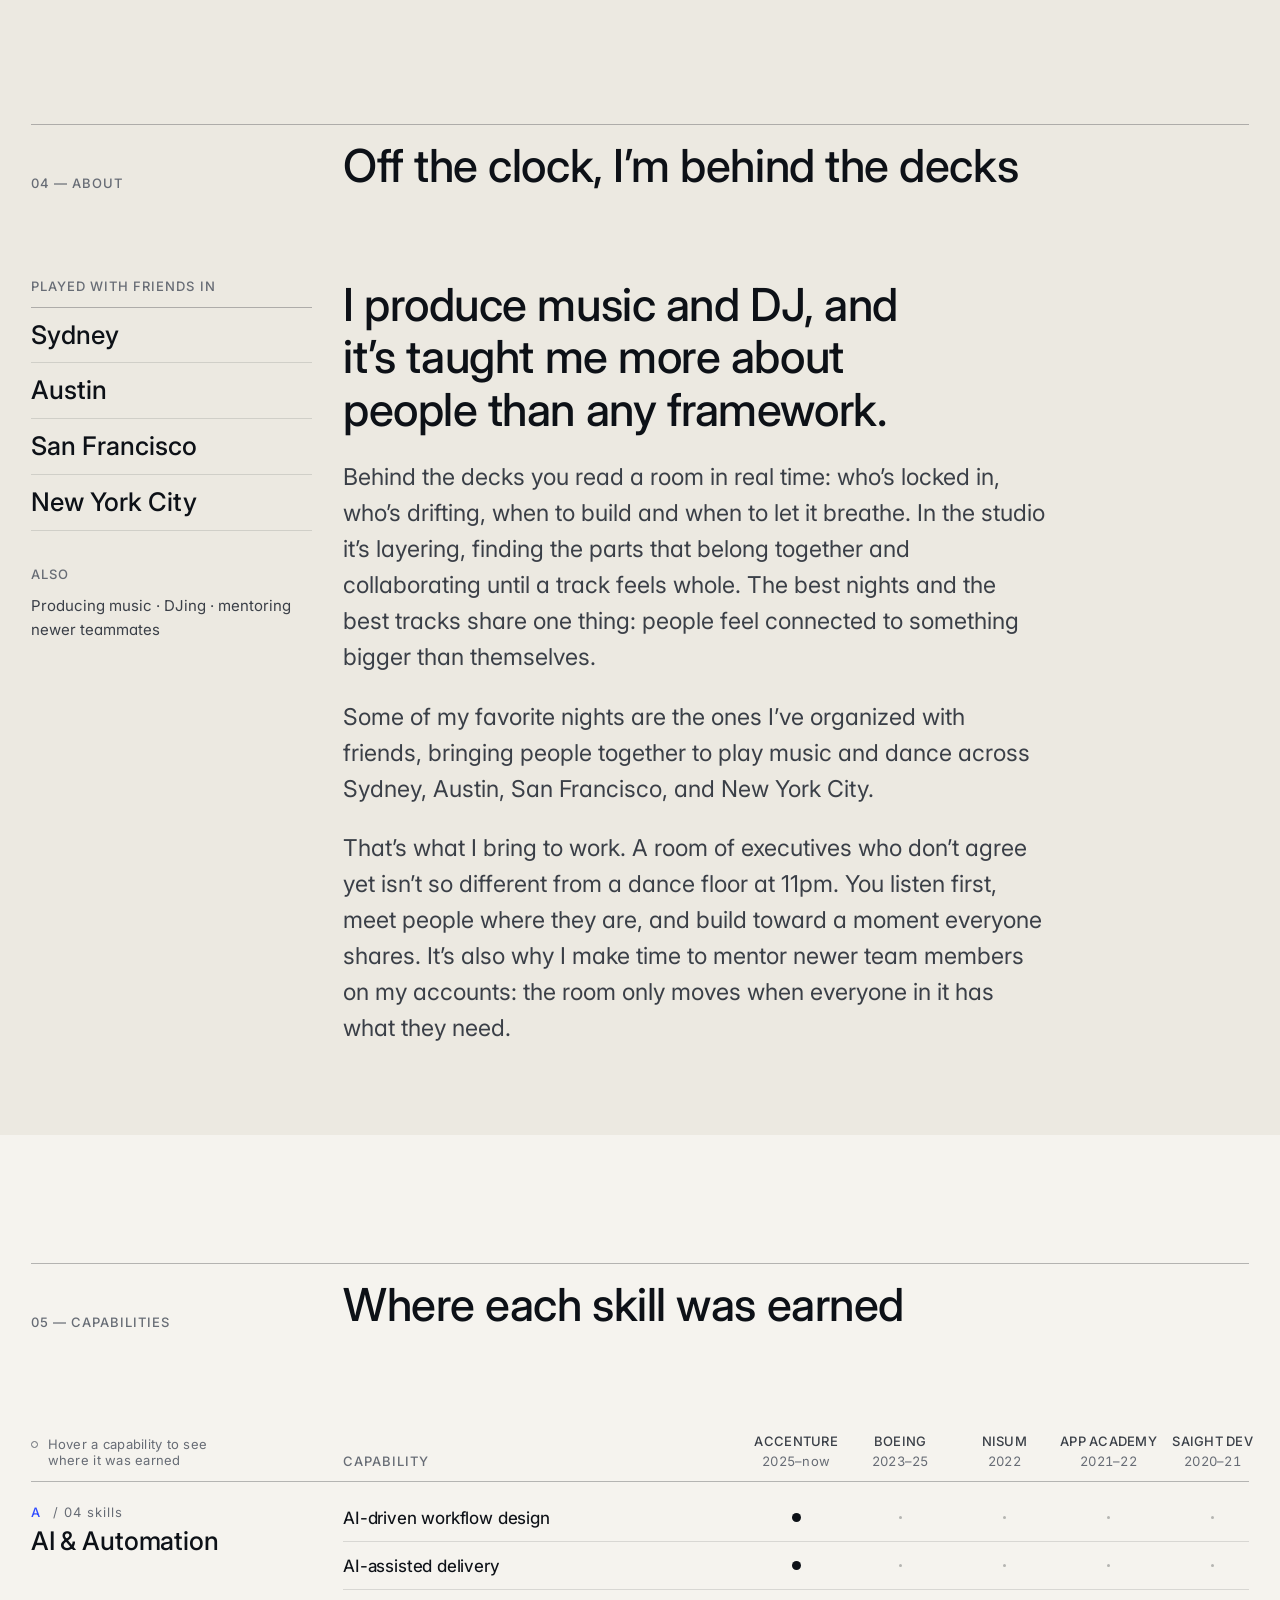
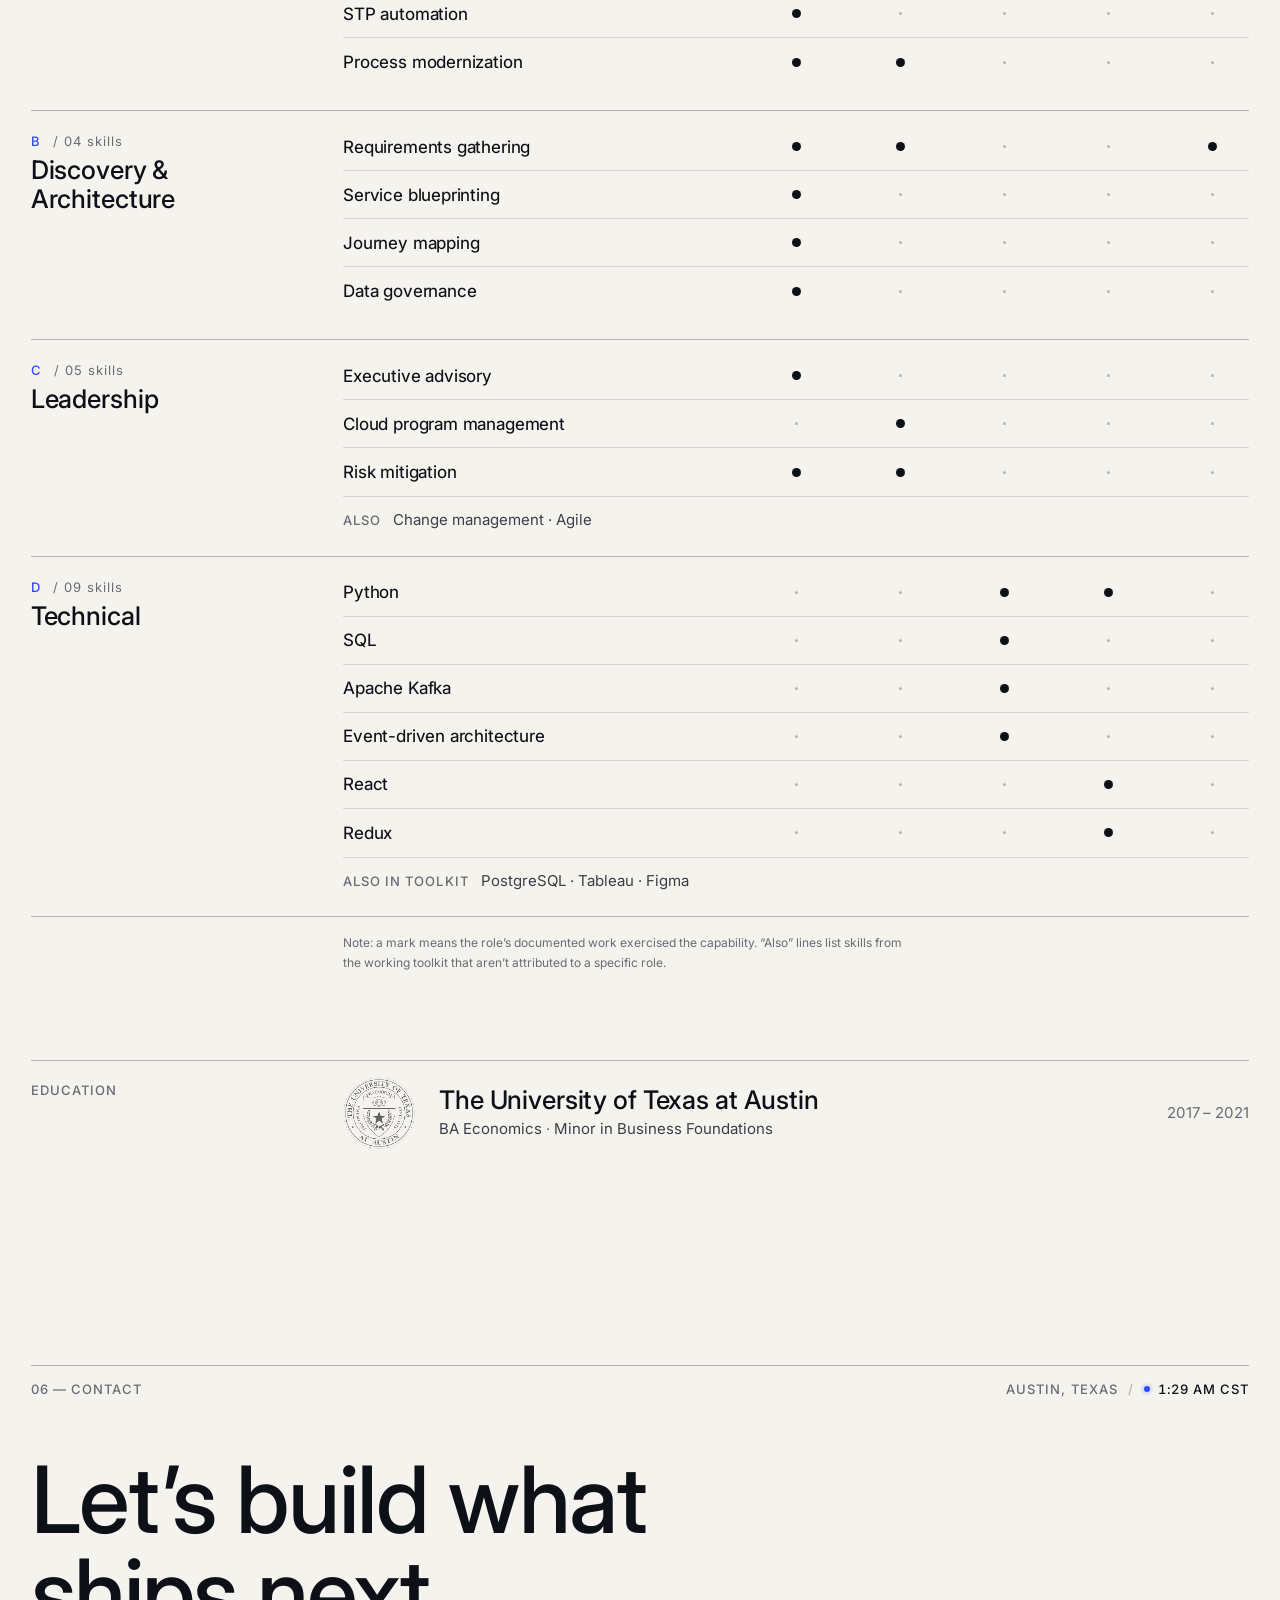
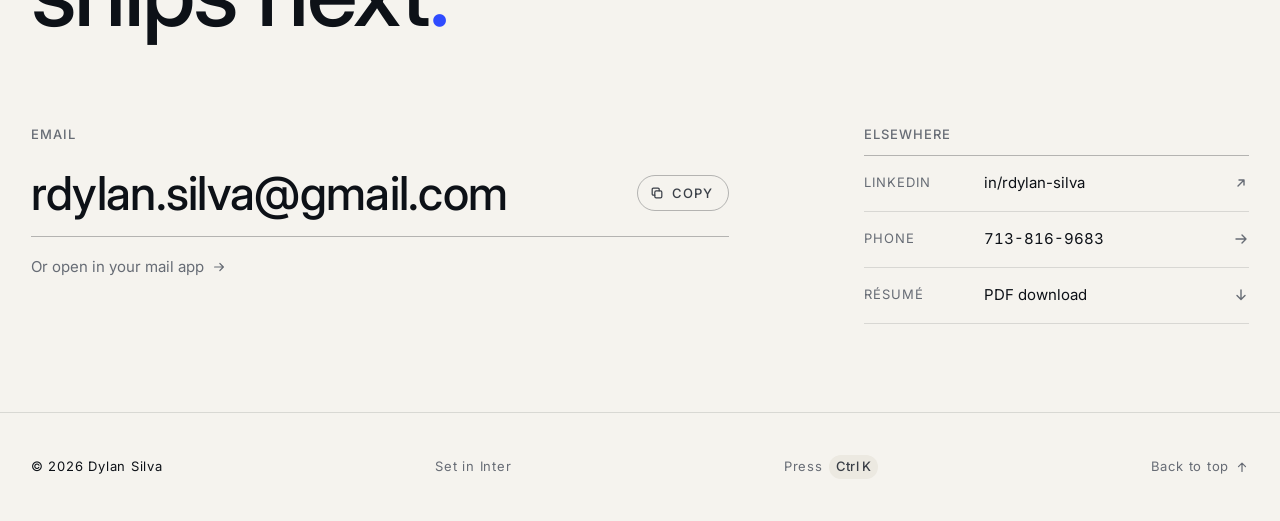
==== commit 3804afcd: "Warm intro on landing page; single Inter typeface, no italics; drop hero chart and focus list Co-Aut" ====
--- a/index.html
+++ b/index.html
@@ -15,10 +15,10 @@
 <meta property="og:url" content="https://dylansilva.me/" />
 <meta property="og:image" content="https://dylansilva.me/assets/profile.jpg" />
 <meta name="twitter:card" content="summary" />
-<link rel="icon" href="data:image/svg+xml,%3Csvg xmlns='http://www.w3.org/2000/svg' viewBox='0 0 64 64'%3E%3Crect width='64' height='64' rx='14' fill='%230D1117'/%3E%3Ctext x='50%25' y='54%25' text-anchor='middle' dominant-baseline='middle' font-family='Georgia,serif' font-style='italic' font-size='38' fill='%23F5F3EE'%3Eds%3C/text%3E%3C/svg%3E" />
+<link rel="icon" href="data:image/svg+xml,%3Csvg xmlns='http://www.w3.org/2000/svg' viewBox='0 0 64 64'%3E%3Crect width='64' height='64' rx='14' fill='%230D1117'/%3E%3Ctext x='50%25' y='54%25' text-anchor='middle' dominant-baseline='middle' font-family='Georgia,serif' font-size='38' fill='%23F5F3EE'%3Eds%3C/text%3E%3C/svg%3E" />
 <link rel="preconnect" href="https://fonts.googleapis.com" />
 <link rel="preconnect" href="https://fonts.gstatic.com" crossorigin />
-<link rel="stylesheet" href="https://fonts.googleapis.com/css2?family=Newsreader:ital,opsz,wght@0,6..72,300..500;1,6..72,300..500&family=Inter:opsz,wght@14..32,300..700&family=JetBrains+Mono:wght@400;500&display=swap" />
+<link rel="stylesheet" href="https://fonts.googleapis.com/css2?family=Inter:opsz,wght@14..32,300..700&display=swap" />
 <link rel="stylesheet" href="style.css" />
 <script>
   /* Theme before paint: ?theme= (tooling) > saved choice > system. */
@@ -130,13 +130,13 @@
 <section id="hero" class="section hero" aria-labelledby="hero-title">
   <div class="wrap">
     <div class="hero__meta">
-      <p class="hero__meta-item">01 — AI Strategy &amp; Enterprise Automation</p>
+      <p class="hero__meta-item">01 — Welcome</p>
     </div>
 
     <div class="hero__grid">
       <h1 id="hero-title" class="hero__name">
         <span class="hero__line"><span class="hero__line-in">Dylan</span></span>
-        <span class="hero__line hero__line--2"><span class="hero__line-in"><em>Silva</em></span></span>
+        <span class="hero__line hero__line--2"><span class="hero__line-in">Silva</span></span>
       </h1>
 
       <dl class="hero__aside">
@@ -151,11 +151,11 @@
       </dl>
 
       <div class="hero__copy">
-        <p class="hero__position">Enterprises don’t stall on technology. They stall on <em>alignment.</em></p>
-        <p class="hero__kicker">I get the room moving.</p>
-        <p class="hero__lead">I turn complex enterprise automation into shipped, funded releases, and I build AI-driven workflow design into how I deliver.</p>
+        <p class="hero__position">Hi, I’m Dylan. Thanks for stopping by.</p>
+        <p class="hero__lead">I’m a technology consultant based in Austin. I help teams untangle complicated systems and find practical ways to bring AI into how they work. Outside of work, I make music and DJ with friends.</p>
+        <p class="hero__lead">Take a look around, and feel free to say hello.</p>
         <div class="hero__ctas">
-          <a class="btn btn--primary" href="#impact">View the work
+          <a class="btn btn--primary" href="#impact">See my work
             <svg viewBox="0 0 16 16" aria-hidden="true" focusable="false"><path d="M3 8h10M9 4l4 4-4 4" fill="none" stroke="currentColor" stroke-width="1.5" stroke-linecap="round" stroke-linejoin="round"/></svg>
           </a>
           <a class="btn btn--ghost" href="assets/Dylan_Silva_Resume.pdf" download>Download resume
@@ -165,47 +165,7 @@
       </div>
     </div>
 
-    <!-- Exhibit 0 — signature: STP realized vs projected -->
-    <figure class="hero__ex" aria-labelledby="hero-ex-title">
-      <div class="hero__ex-rail">
-        <span class="hero__ex-label">Headline result</span>
-        <p id="hero-ex-title" class="hero__ex-title">Straight-through processing (STP) uplift, money-movement automation</p>
-        <p class="hero__ex-src">Fortune 500 retirement &amp; financial services provider</p>
-      </div>
-
-      <div class="hero__chart" role="img" aria-labelledby="hero-chart-desc">
-        <p id="hero-chart-desc" class="sr-only">Bar chart on a 0 to 100 percent scale. Realized straight-through processing uplift across 4 shipped releases: 79 percent. Projected uplift over 5 years: 96 percent, an estimate.</p>
-        <div class="hero__scale" aria-hidden="true">
-          <span style="--t:0">0</span><span style="--t:25">25</span><span style="--t:50">50</span><span style="--t:75">75</span><span style="--t:100">100%</span>
-        </div>
-        <div class="hero__row hero__row--real" style="--v:79" aria-hidden="true">
-          <div class="hero__row-head">
-            <span class="hero__row-key">Realized <span class="hero__row-sub">4 shipped releases</span></span>
-            <span class="hero__row-val" data-hero-count="79">79%</span>
-          </div>
-          <div class="hero__track"><span class="hero__bar"></span></div>
-        </div>
-        <div class="hero__row hero__row--proj" style="--v:96" aria-hidden="true">
-          <div class="hero__row-head">
-            <span class="hero__row-key">Projected <span class="hero__row-sub">5-year estimate</span></span>
-            <span class="hero__row-val" data-hero-count="96">96%</span>
-          </div>
-          <div class="hero__track"><span class="hero__bar"></span></div>
-        </div>
-      </div>
-    </figure>
-
-    <div class="hero__focus">
-      <p class="hero__focus-label">Focus</p>
-      <ul class="hero__focus-list">
-        <li>AI strategy</li>
-        <li>AI-driven workflow design</li>
-        <li>Process automation (STP)</li>
-        <li>Solution architecture</li>
-        <li>Executive advisory</li>
-        <li>Requirements and discovery</li>
-      </ul>
-    </div>
+
   </div>
 </section>
 
@@ -615,7 +575,7 @@
 <footer class="footer">
   <div class="wrap footer__inner">
     <p class="footer__item footer__item--copy">© <span data-footer-year>2026</span> Dylan Silva</p>
-    <p class="footer__item">Set in Newsreader, Inter &amp; JetBrains Mono</p>
+    <p class="footer__item">Set in Inter</p>
     <button class="footer__item footer__palette" type="button" data-footer-palette aria-keyshortcuts="Meta+K Control+K">
       Press <kbd class="footer__kbd" data-footer-kbd>⌘K</kbd>
     </button>
--- a/style.css
+++ b/style.css
@@ -18,9 +18,9 @@
   --hl: rgba(47, 75, 255, .14);
   --shadow-1: 0 1px 2px rgba(13,17,23,.06), 0 8px 24px -12px rgba(13,17,23,.18);
 
-  --f-display: "Newsreader", "Iowan Old Style", Georgia, serif;
+  --f-display: "Inter", ui-sans-serif, system-ui, -apple-system, "Segoe UI", sans-serif;
   --f-sans: "Inter", ui-sans-serif, system-ui, -apple-system, "Segoe UI", sans-serif;
-  --f-mono: "JetBrains Mono", ui-monospace, "SF Mono", Menlo, monospace;
+  --f-mono: "Inter", ui-sans-serif, system-ui, -apple-system, "Segoe UI", sans-serif;
 
   --t-hero: clamp(3rem, 2rem + 5vw, 6.5rem);
   --t-h1: clamp(2.4rem, 1.6rem + 3vw, 4.25rem);
@@ -87,6 +87,7 @@
 img, svg { display: block; max-width: 100%; }
 a { color: inherit; text-decoration: none; }
 ul, ol { list-style: none; padding: 0; }
+em, i { font-style: normal; }
 button { font: inherit; color: inherit; background: none; border: 0; cursor: pointer; }
 h1, h2, h3, h4 { color: var(--ink); font-weight: 400; text-wrap: balance; }
 p, li { text-wrap: pretty; }
@@ -108,7 +109,7 @@
 
 /* Type helpers */
 .display { font-family: var(--f-display); font-weight: 400; letter-spacing: -.005em; line-height: 1.05; color: var(--ink); }
-.display em, .display i { font-style: italic; }
+.display em, .display i { font-style: normal; }
 .eyebrow {
   font: 500 var(--t-micro)/1.2 var(--f-mono);
   letter-spacing: .08em; text-transform: uppercase; color: var(--ink-3);
@@ -125,8 +126,8 @@
   margin-bottom: var(--s-8);
 }
 .section-head__index { grid-column: 1 / span 3; }
-.section-head__title { grid-column: 4 / -1; font: 400 var(--t-h2)/1.1 var(--f-display); letter-spacing: -.01em; color: var(--ink); }
-.section-head__title em { font-style: italic; }
+.section-head__title { grid-column: 4 / -1; font: 500 var(--t-h2)/1.1 var(--f-display); letter-spacing: -.01em; color: var(--ink); }
+.section-head__title em { font-style: normal; }
 @media (max-width: 720px) {
   .section-head { grid-template-columns: 1fr; row-gap: var(--s-4); }
   .section-head__index, .section-head__title { grid-column: 1 / -1; }
@@ -206,12 +207,12 @@
   display: grid; place-items: center;
   width: 26px; height: 26px; border-radius: 6px;
   background: var(--ink); color: var(--paper);
-  font: italic 400 17px/1 var(--f-display);
+  font: 500 17px/1 var(--f-display);
   padding-bottom: 2px;
   transition: background-color var(--dur-1) var(--ease-out);
 }
 .nav__brand:hover .nav__mark { background: var(--accent); color: var(--accent-ink); }
-.nav__wordmark { font: 400 21px/1 var(--f-display); letter-spacing: -.005em; white-space: nowrap; }
+.nav__wordmark { font: 500 21px/1 var(--f-display); letter-spacing: -.005em; white-space: nowrap; }
 
 /* Links */
 .nav__links { position: relative; }
@@ -328,10 +329,10 @@
 .nav-sheet__link {
   display: flex; align-items: baseline; gap: var(--s-4);
   padding: 18px 0;
-  font: 400 clamp(2.25rem, 1.5rem + 4vw, 3rem)/1 var(--f-display); letter-spacing: -.01em;
+  font: 500 clamp(2.25rem, 1.5rem + 4vw, 3rem)/1 var(--f-display); letter-spacing: -.01em;
   color: var(--ink);
 }
-.nav-sheet__link[aria-current="true"] { font-style: italic; }
+.nav-sheet__link[aria-current="true"] { font-style: normal; }
 .nav-sheet__idx { width: 2.2em; font: 500 var(--t-micro)/1 var(--f-mono); letter-spacing: .06em; color: var(--ink-3); transform: translateY(-.9em); }
 .nav-sheet__link[aria-current="true"] .nav-sheet__idx { color: var(--accent); }
 .nav-sheet__foot { margin-top: auto; padding-block: var(--s-5) var(--s-6); display: grid; gap: var(--s-2); }
@@ -404,7 +405,7 @@
 }
 .hero__name {
   grid-area: name;
-  font: 400 var(--hero-name)/1.02 var(--f-display);
+  font: 500 var(--hero-name)/1.02 var(--f-display);
   letter-spacing: -.02em;
   color: var(--ink);
   margin-left: -.03em; /* optical: pull the D stem onto the grid line */
@@ -412,7 +413,7 @@
 .hero__line { display: inline-block; vertical-align: top; overflow: clip; padding-bottom: .1em; margin-bottom: -.1em; }
 .hero__line-in { display: inline-block; }
 .hero__line + .hero__line { margin-left: .02em; }
-.hero__name em { font-style: italic; letter-spacing: -.02em; padding-right: .06em; }
+.hero__name em { font-style: normal; letter-spacing: -.02em; padding-right: .06em; }
 
 /* Aside facts */
 .hero__aside {
@@ -433,11 +434,11 @@
 .hero__copy { grid-area: copy; align-self: start; margin-top: var(--s-7); padding-top: var(--s-4); border-top: 1px solid var(--rule); }
 .hero__copy > * { max-width: 36rem; }
 .hero__position {
-  font: 400 clamp(1.6rem, 1.2rem + 1.4vw, 2.35rem)/1.2 var(--f-display); letter-spacing: -.01em; color: var(--ink);
+  font: 500 clamp(1.6rem, 1.2rem + 1.4vw, 2.35rem)/1.2 var(--f-display); letter-spacing: -.01em; color: var(--ink);
   text-wrap: balance; max-width: 30ch;
 }
-.hero__kicker { margin-top: var(--s-3); font: italic 400 clamp(1.2rem, 1.05rem + .5vw, 1.45rem)/1.3 var(--f-display); color: var(--accent); }
-.hero__position em { font-style: italic; }
+.hero__kicker { margin-top: var(--s-3); font: 500 clamp(1.2rem, 1.05rem + .5vw, 1.45rem)/1.3 var(--f-display); color: var(--accent); }
+.hero__position em { font-style: normal; }
 .hero__lead {
   margin-top: var(--s-4);
   font: 400 var(--t-lead)/1.45 var(--f-sans); letter-spacing: -.012em; color: var(--ink-2);
@@ -491,10 +492,10 @@
 .hero__row-val {
   position: absolute; bottom: 2px; right: calc(100% - var(--v) * 1%);
   padding: 0 2px 0 6px; background: var(--paper);
-  font: 400 clamp(2.5rem, 1.5rem + 2.6vw, 4rem)/.9 var(--f-display); letter-spacing: -.01em; color: var(--ink);
+  font: 500 clamp(2.5rem, 1.5rem + 2.6vw, 4rem)/.9 var(--f-display); letter-spacing: -.01em; color: var(--ink);
   font-variant-numeric: tabular-nums lining-nums;
 }
-.hero__row--proj .hero__row-val { font-style: italic; color: var(--ink-2); }
+.hero__row--proj .hero__row-val { font-style: normal; color: var(--ink-2); }
 .hero__row-val::after { /* leader tick from value down to bar end */
   content: ""; position: absolute; right: 0; top: calc(100% + 1px); height: 8px; width: 1px; background: currentColor; opacity: .5;
 }
@@ -660,12 +661,12 @@
 .impact__value { display: flex; align-items: baseline; }
 .impact__num {
   display: inline-grid;
-  font: 400 clamp(2.6rem, 2rem + 2vw, 3.75rem)/1 var(--f-display);
+  font: 500 clamp(2.6rem, 2rem + 2vw, 3.75rem)/1 var(--f-display);
   letter-spacing: -.01em;
   font-variant-numeric: tabular-nums lining-nums;
   color: var(--ink);
 }
-.impact__num--word { font-style: italic; letter-spacing: -.01em; }
+.impact__num--word { font-style: normal; letter-spacing: -.01em; }
 /* Reserve the final value's width so the count-up never shifts layout */
 .impact__num > span, .impact__num::after { grid-area: 1 / 1; text-align: left; }
 .impact__num[data-final]::after { content: attr(data-final); visibility: hidden; }
@@ -798,8 +799,8 @@
 .work__stories { display: grid; grid-template-columns: repeat(2, minmax(0, 1fr)); gap: 0 var(--gutter); margin-bottom: var(--s-8); counter-reset: story; }
 .work__story { display: grid; align-content: start; gap: var(--s-3); padding: var(--s-6) 0 var(--s-7); border-top: 1px solid var(--rule-strong); }
 .work__where { color: var(--ink-3); }
-.work__title { font: 400 var(--t-h2)/1.12 var(--f-display); letter-spacing: -.01em; color: var(--ink); }
-.work__title em { font-style: italic; }
+.work__title { font: 500 var(--t-h2)/1.12 var(--f-display); letter-spacing: -.01em; color: var(--ink); }
+.work__title em { font-style: normal; }
 .work__body { font-size: var(--t-body); line-height: 1.6; color: var(--ink-2); max-width: 52ch; }
 .work__proof { margin-top: var(--s-2); padding-top: var(--s-3); border-top: 1px solid var(--rule); font-size: var(--t-micro); letter-spacing: .02em; color: var(--ink-3); line-height: 1.7; }
 .work__proof .num { color: var(--accent); font-weight: 500; }
@@ -924,7 +925,7 @@
 .xp__body { grid-column: 4 / -1; min-width: 0; align-self: baseline; container-type: inline-size; container-name: xp-body; }
 .xp__header { margin-bottom: var(--s-5); }
 .xp__company {
-  font: 400 clamp(1.75rem, 1.5rem + .9vw, 2.25rem)/1.1 var(--f-display);
+  font: 500 clamp(1.75rem, 1.5rem + .9vw, 2.25rem)/1.1 var(--f-display);
   letter-spacing: -.008em; color: var(--ink);
 }
 .xp__title {
@@ -1021,12 +1022,12 @@
 .about__grid { display: grid; grid-template-columns: repeat(12, minmax(0, 1fr)); column-gap: var(--gutter); row-gap: var(--s-7); }
 .about__aside { grid-column: 1 / span 3; align-self: start; display: grid; gap: var(--s-3); }
 .about__cities { display: grid; border-top: 1px solid var(--rule-strong); }
-.about__cities li { font: 400 var(--t-h3)/1.2 var(--f-display); color: var(--ink); padding: var(--s-3) 0; border-bottom: 1px solid var(--rule); }
+.about__cities li { font: 500 var(--t-h3)/1.2 var(--f-display); color: var(--ink); padding: var(--s-3) 0; border-bottom: 1px solid var(--rule); }
 .about__aside-label { margin-top: var(--s-5); }
 .about__aside-text { font-size: var(--t-small); color: var(--ink-2); }
 .about__body { grid-column: 4 / span 8; display: grid; gap: var(--s-5); max-width: 64ch; }
 .about__body p { font-size: var(--t-lead); line-height: 1.55; color: var(--ink-2); }
-.about__body .about__lead { font: 400 var(--t-h2)/1.15 var(--f-display); letter-spacing: -.01em; color: var(--ink); text-wrap: balance; }
+.about__body .about__lead { font: 500 var(--t-h2)/1.15 var(--f-display); letter-spacing: -.01em; color: var(--ink); text-wrap: balance; }
 @media (max-width: 900px) {
   .about__aside, .about__body { grid-column: 1 / -1; }
   .about__aside { order: 2; }
@@ -1127,7 +1128,7 @@
 .cap__gcount::after { content: " skills"; }
 .cap__gtitle {
   grid-column: 1 / -1; grid-row: 2;
-  font: 400 var(--t-h3)/1.1 var(--f-display); letter-spacing: -.005em; color: var(--ink);
+  font: 500 var(--t-h3)/1.1 var(--f-display); letter-spacing: -.005em; color: var(--ink);
 }
 
 .cap__rows {
@@ -1262,7 +1263,7 @@
     mix-blend-mode: screen; opacity: .85;
   }
 }
-.cap__edu-school { font: 400 var(--t-h3)/1.15 var(--f-display); color: var(--ink); letter-spacing: -.005em; }
+.cap__edu-school { font: 500 var(--t-h3)/1.15 var(--f-display); color: var(--ink); letter-spacing: -.005em; }
 .cap__edu-degree { margin-top: 4px; font: 400 var(--t-small)/1.5 var(--f-sans); color: var(--ink-2); }
 .cap__edu-sep { color: var(--ink-3); white-space: pre; }
 .cap__edu-years { font: 400 var(--t-small)/1 var(--f-mono); color: var(--ink-3); letter-spacing: .02em; white-space: nowrap; }
@@ -1338,12 +1339,12 @@
 
 /* Monumental CTA */
 .contact__title {
-  font: 400 clamp(3rem, 1.4rem + 5.5vw, 6.5rem)/1 var(--f-display);
+  font: 500 clamp(3rem, 1.4rem + 5.5vw, 6.5rem)/1 var(--f-display);
   letter-spacing: -.015em; color: var(--ink);
   max-width: 12ch; margin-bottom: var(--s-8);
   text-wrap: balance;
 }
-.contact__title em { font-style: italic; letter-spacing: -.02em; padding-right: .04em; }
+.contact__title em { font-style: normal; letter-spacing: -.02em; padding-right: .04em; }
 .contact__stop { color: var(--accent); }
 
 /* Body: email (primary) + link rows */
@@ -1379,7 +1380,7 @@
 .contact__email:focus-visible { outline-offset: 6px; }
 .contact__email-addr {
   min-width: 0; overflow-wrap: anywhere;
-  font: 400 clamp(1.7rem, 1rem + 2.4vw, 3rem)/1.15 var(--f-display); letter-spacing: -.015em;
+  font: 500 clamp(1.7rem, 1rem + 2.4vw, 3rem)/1.15 var(--f-display); letter-spacing: -.015em;
   transition: color var(--dur-1) var(--ease-out);
 }
 .contact__email:hover .contact__email-addr { color: var(--accent); }
@@ -1578,7 +1579,7 @@
 
 /* Empty */
 .palette__empty { padding: 40px 24px 44px; text-align: center; }
-.palette__empty-title { font: 400 1.5rem/1.2 var(--f-display); color: var(--ink); margin-bottom: 6px; }
+.palette__empty-title { font: 500 1.5rem/1.2 var(--f-display); color: var(--ink); margin-bottom: 6px; }
 .palette__empty-hint { font: 400 var(--t-micro)/1.4 var(--f-mono); color: var(--ink-3); }
 
 /* Footer */
@@ -1678,7 +1679,7 @@
 
   /* ---- Masthead (from #contact) ---- */
   .contact__print { display: block !important; padding-bottom: .55rem; border-bottom: 1.5pt solid #000; }
-  .contact__print-name { font: 400 2.4rem/1 var(--f-display); letter-spacing: -.01em; color: #000; }
+  .contact__print-name { font: 500 2.4rem/1 var(--f-display); letter-spacing: -.01em; color: #000; }
   .contact__print-role { margin-top: .3rem; font: 500 1.02rem/1.3 var(--f-sans); color: #000; }
   .contact__print-lead { margin-top: .3rem; font: 400 .92rem/1.38 var(--f-sans); color: #1c1c1c; }
   .contact__print-line { margin-top: .2rem; font: 400 .86rem/1.3 var(--f-mono); color: #333; letter-spacing: .01em; }
@@ -1711,7 +1712,7 @@
   .xp__title::before { content: " — "; color: #666; }
   .xp__clients { display: block !important; }
   .xp__client { display: block !important; grid-row: auto !important; margin: .2rem 0 0 !important; padding: 0 !important; border: 0 !important; }
-  .xp__client-label { margin: .25rem 0 .1rem !important; font: italic 400 .92rem/1.3 var(--f-sans) !important; color: #333 !important; letter-spacing: 0 !important; text-transform: none !important; }
+  .xp__client-label { margin: .25rem 0 .1rem !important; font: 500 .92rem/1.3 var(--f-sans) !important; color: #333 !important; letter-spacing: 0 !important; text-transform: none !important; }
   .xp__client-key { font: inherit !important; text-transform: none !important; letter-spacing: 0 !important; color: inherit !important; }
   .xp__bullets { display: block !important; margin: .1rem 0 0 !important; padding: 0 0 0 1rem !important; list-style: disc outside !important; }
   .xp__bullets li {
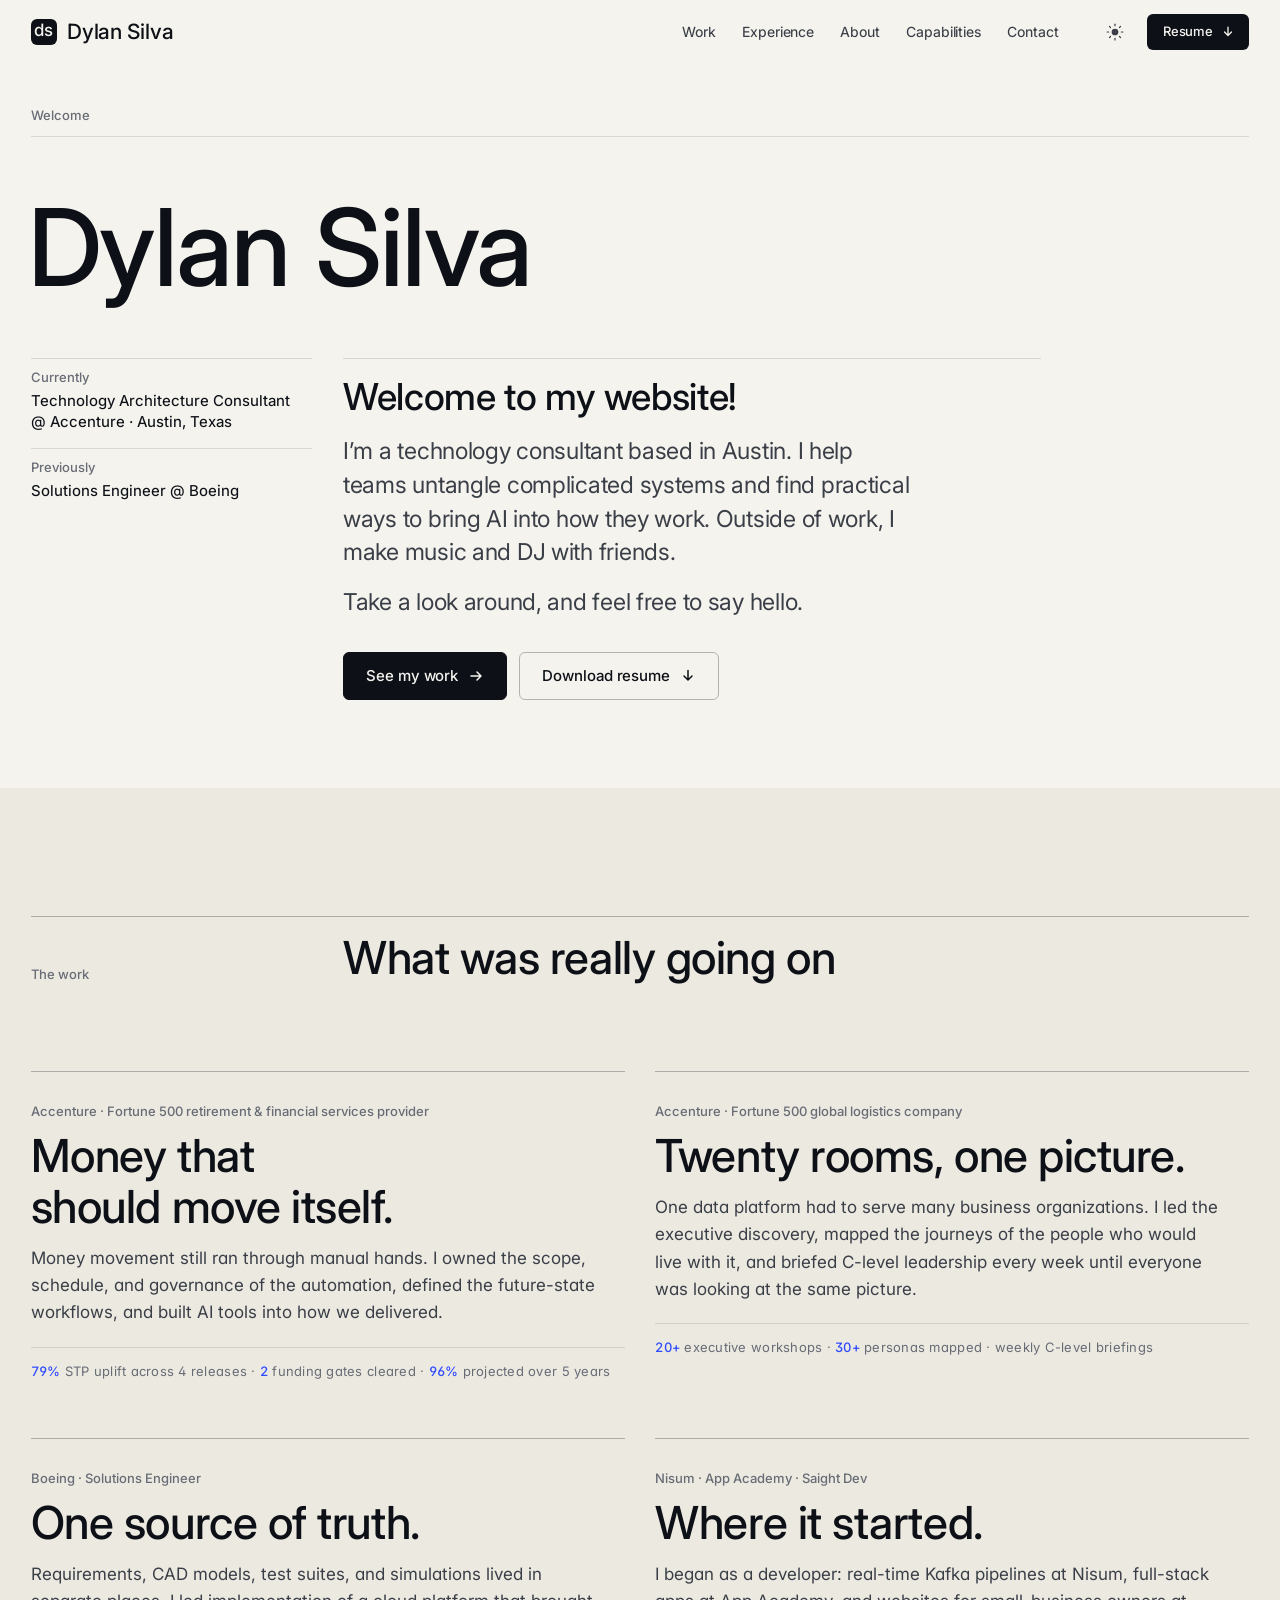
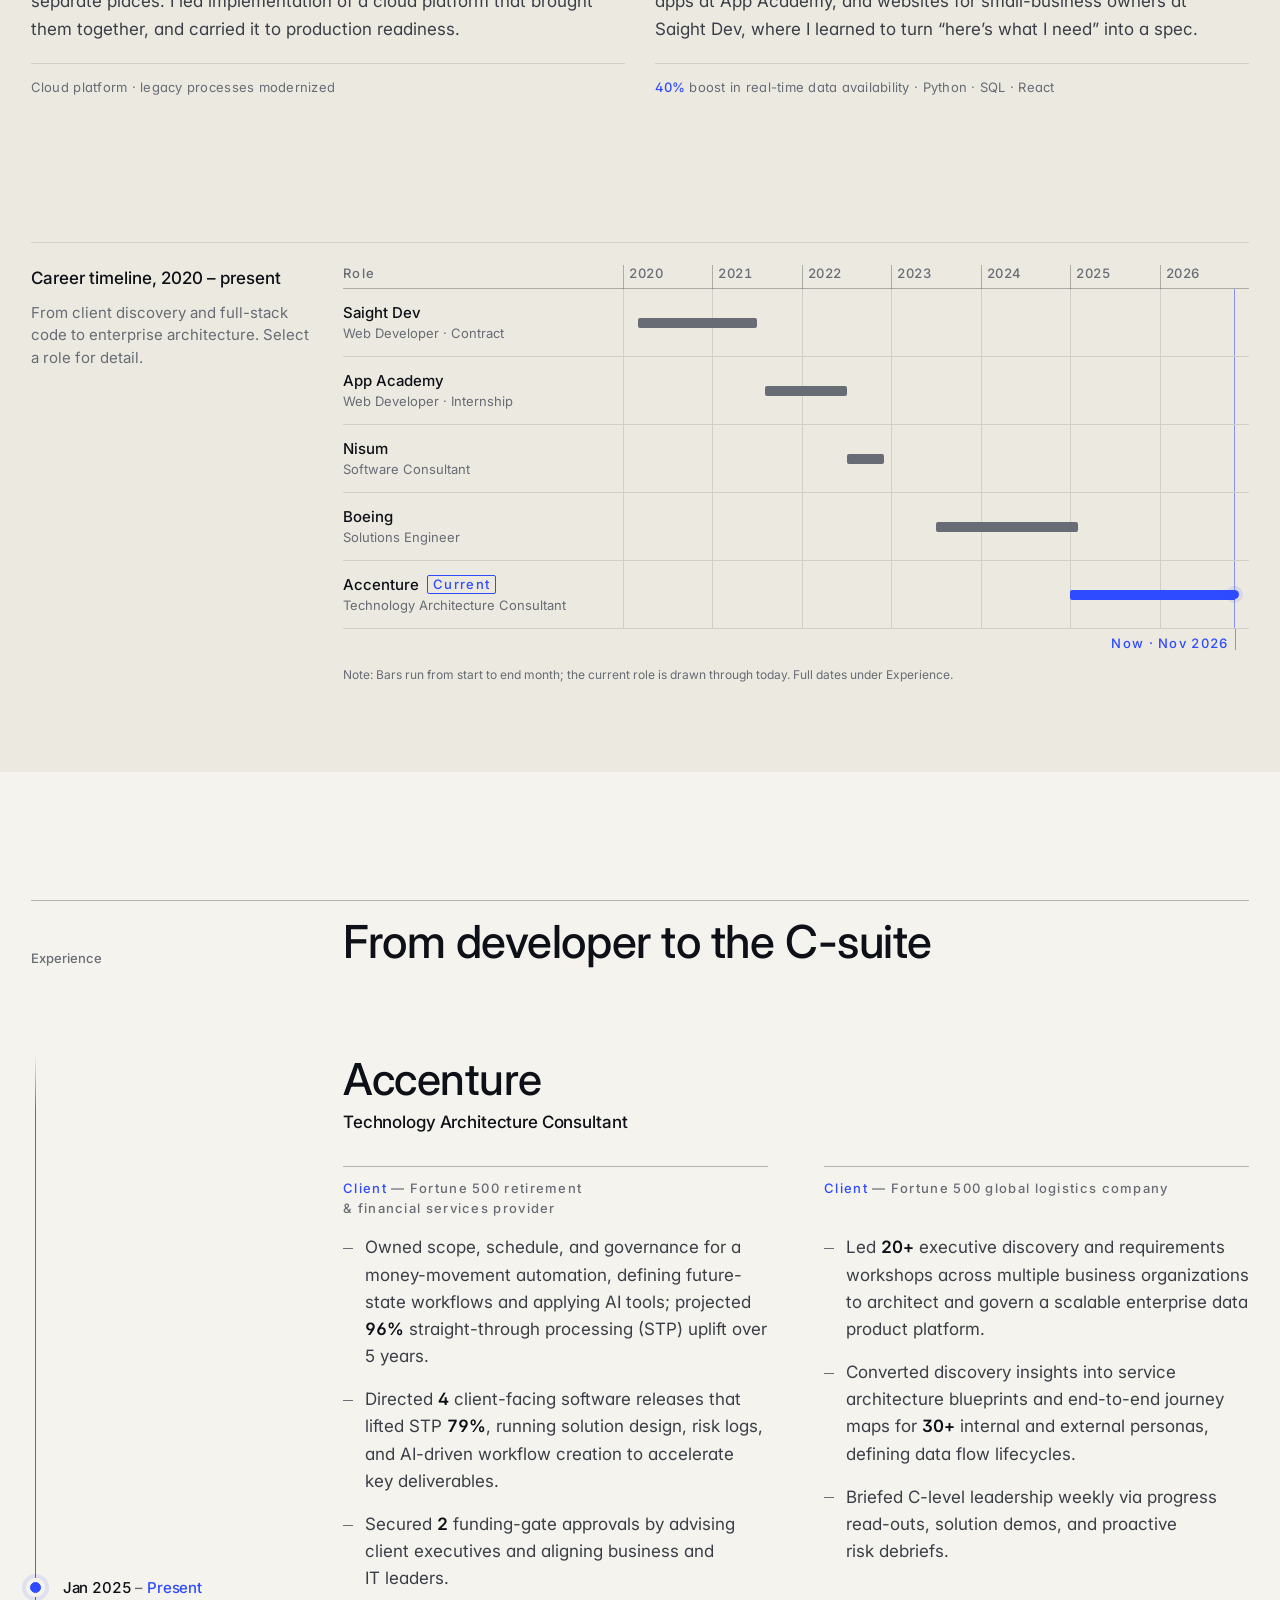
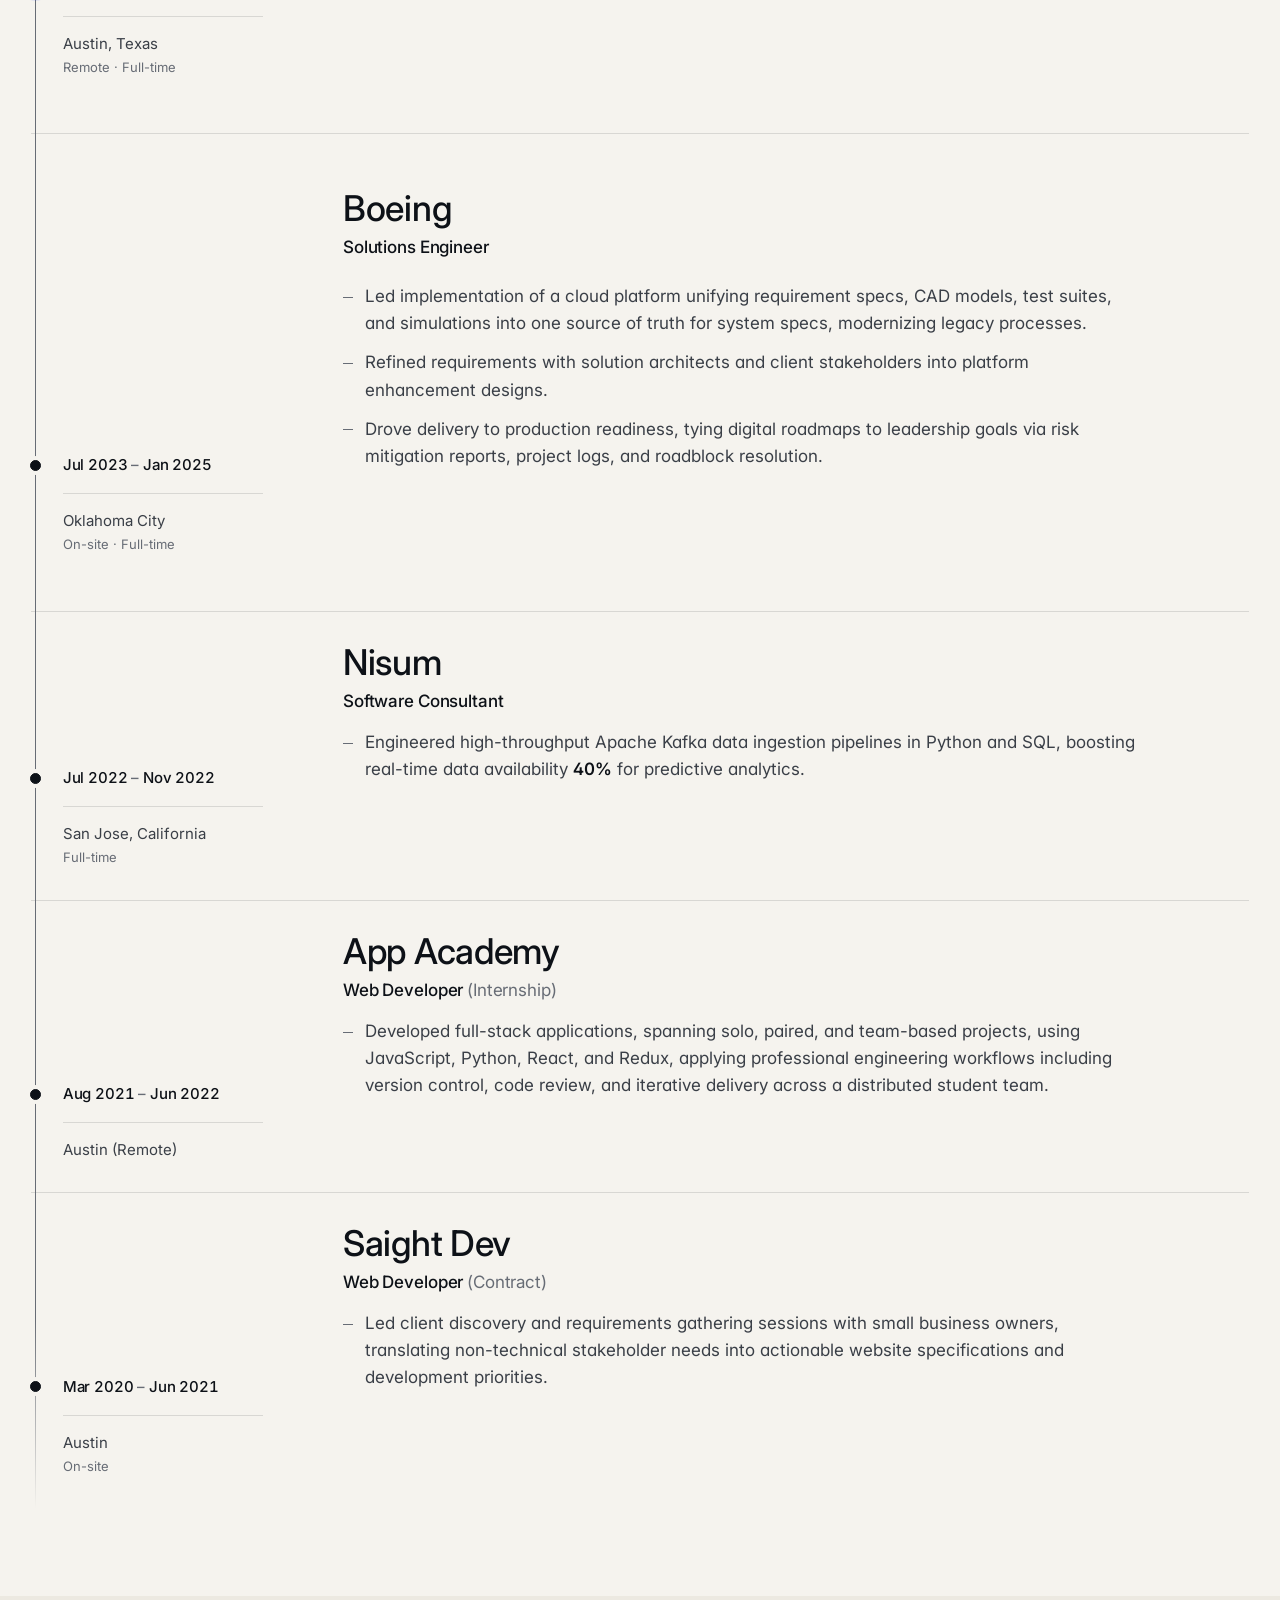
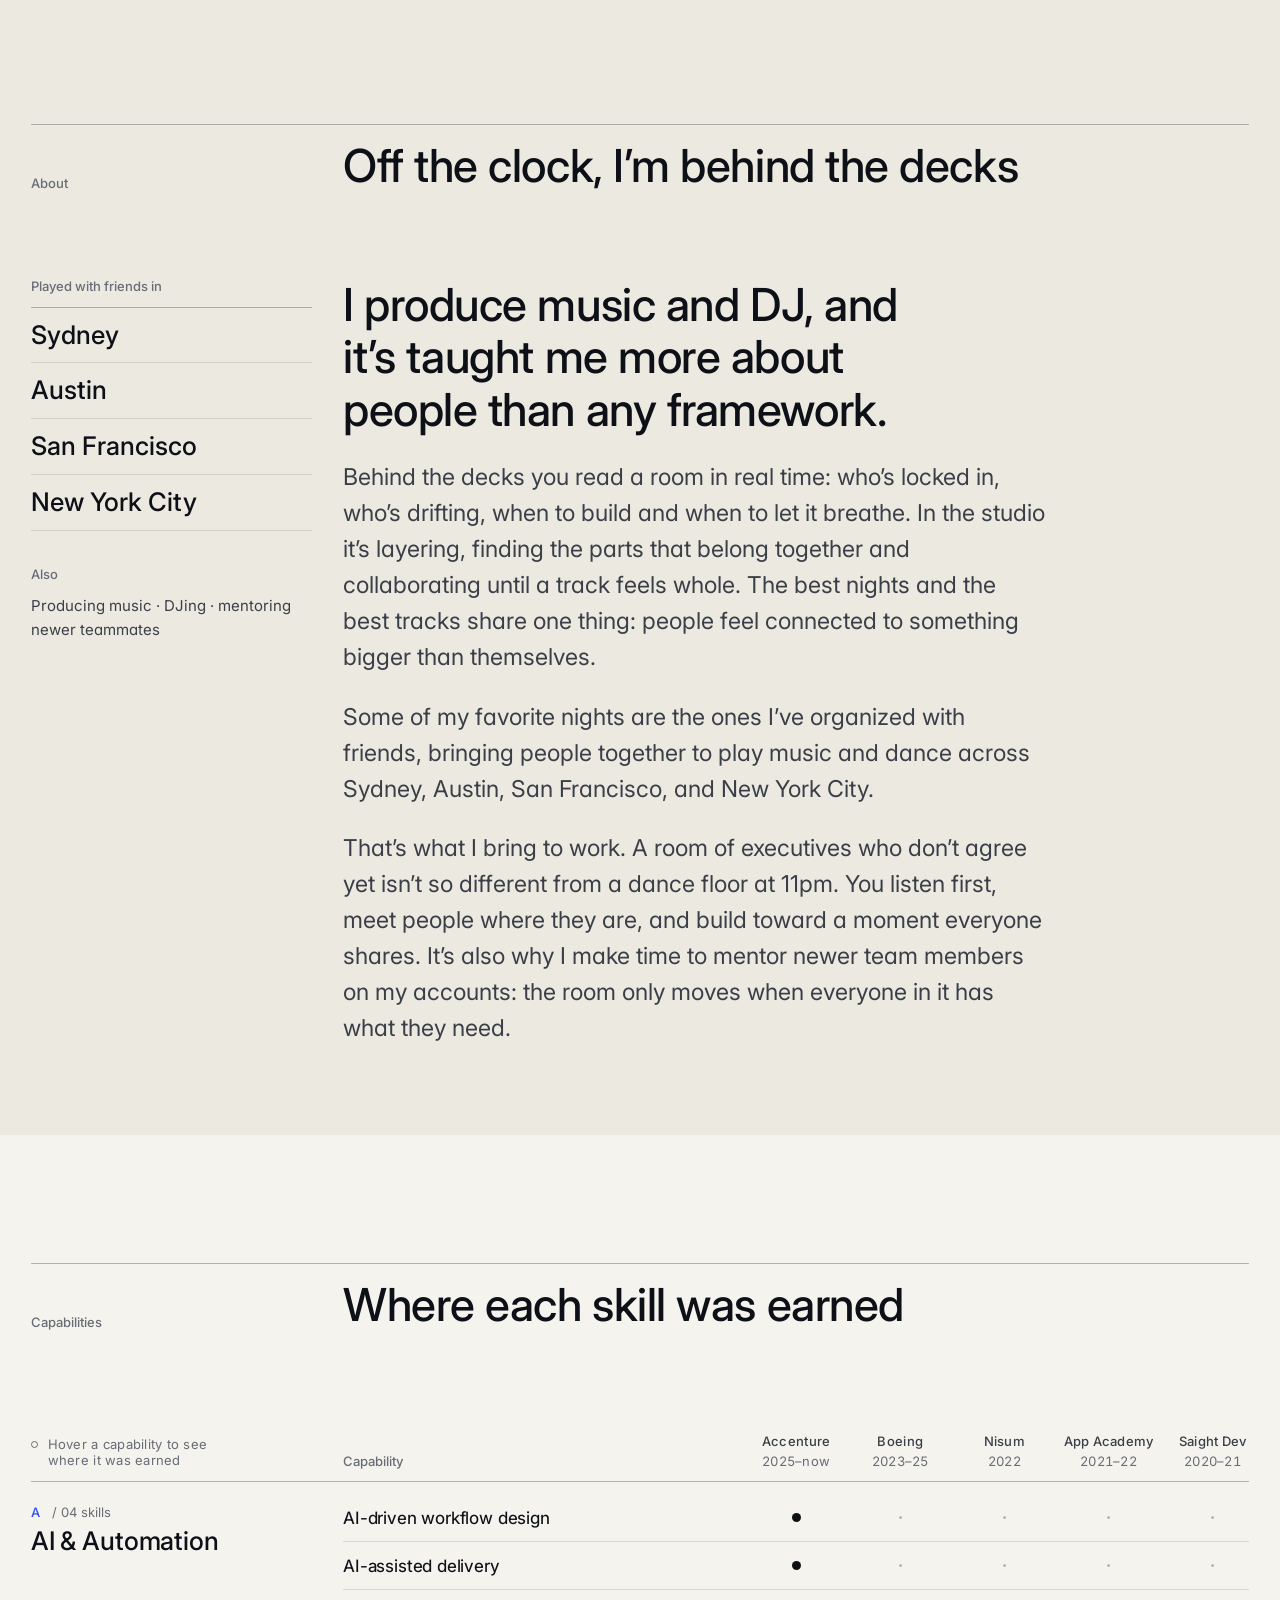
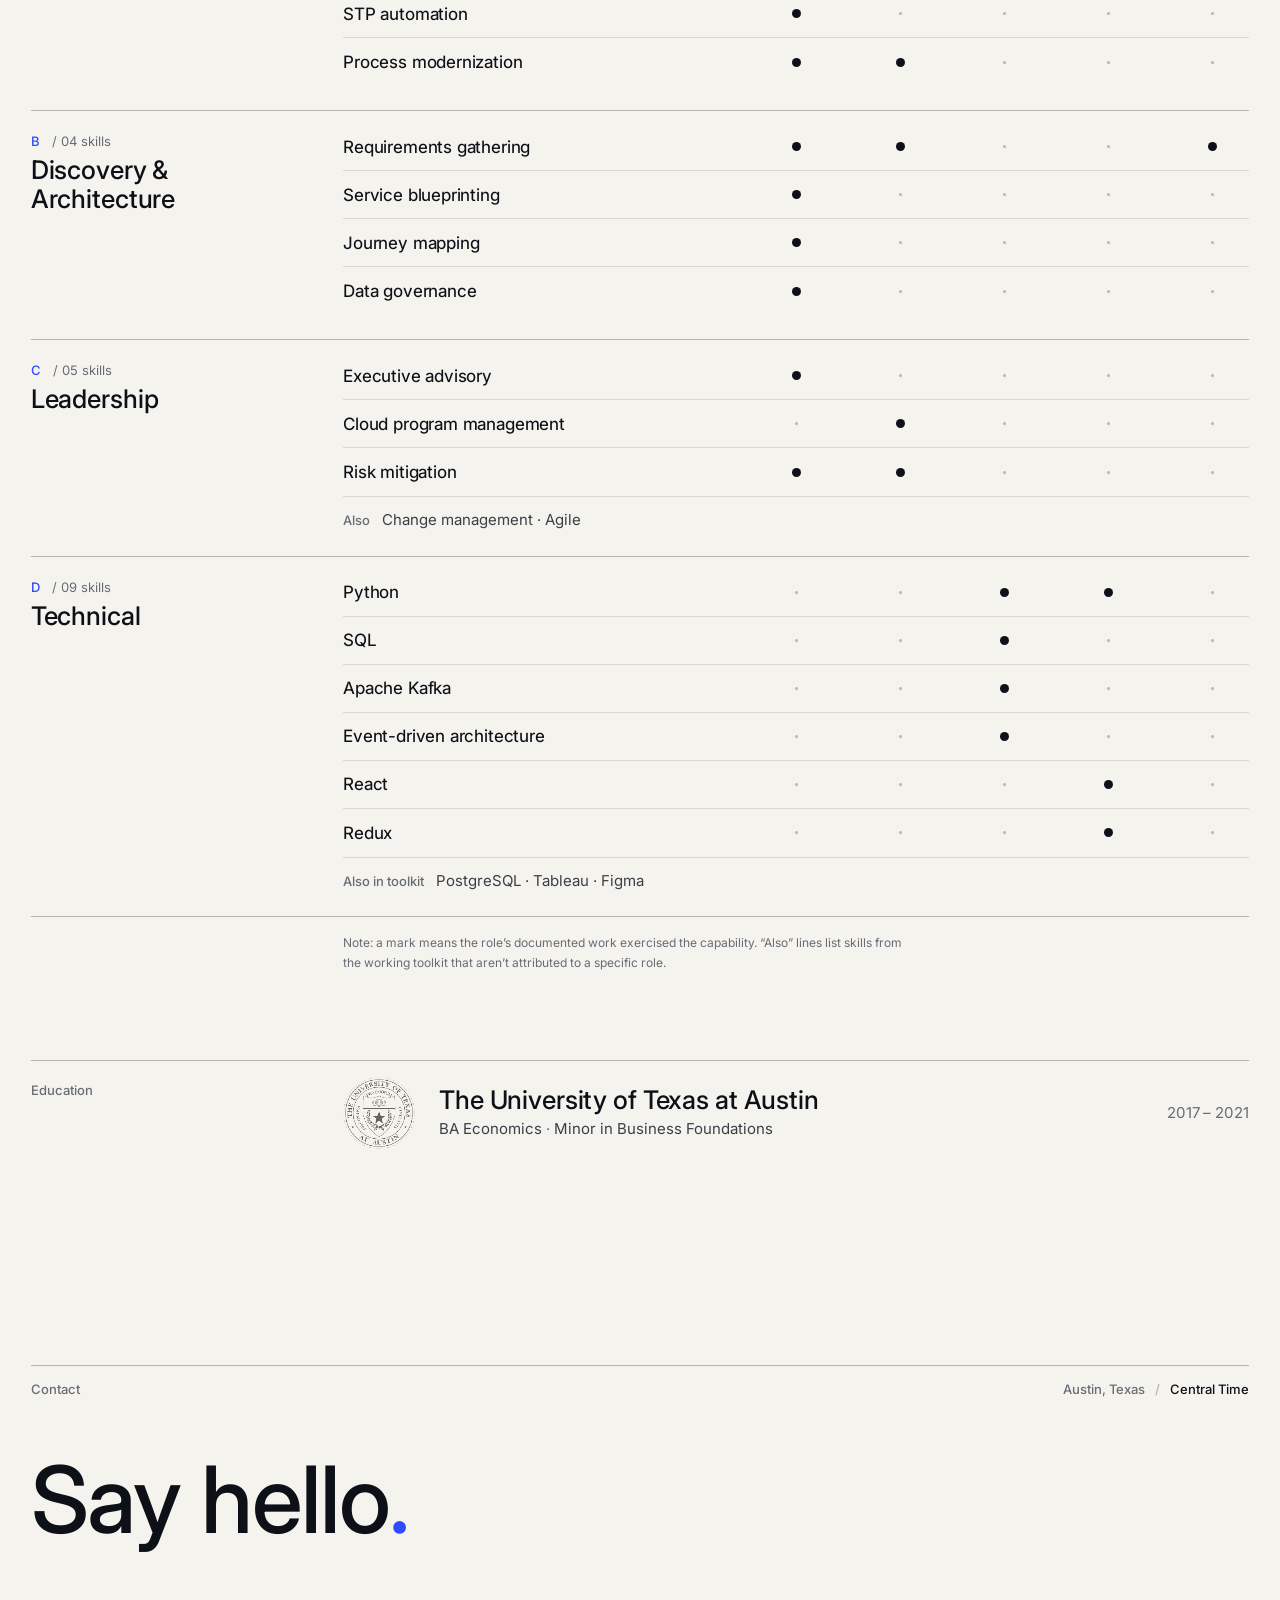
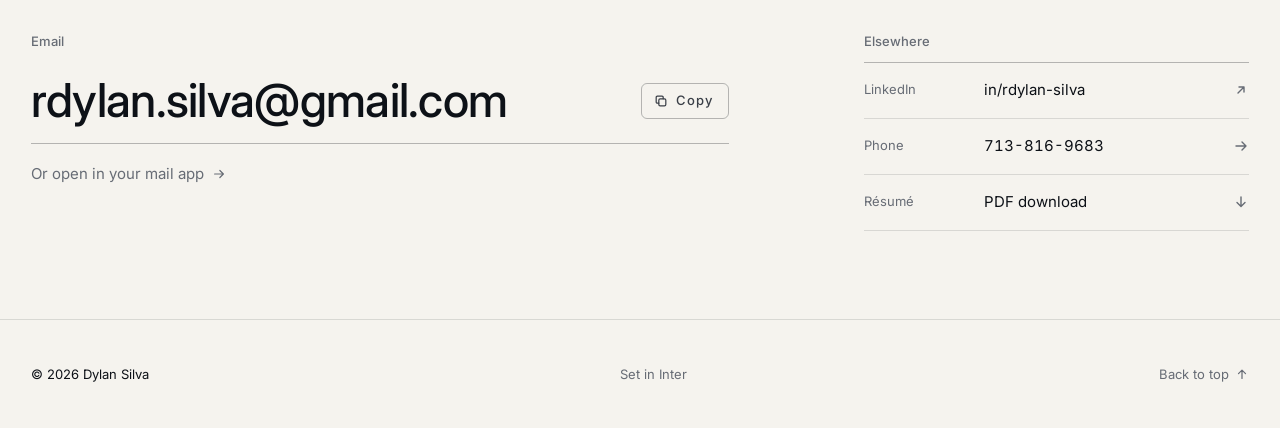
==== commit 07adce56: "Remove AI-default tells: command palette, numbered eyebrows, Exhibit labels, count-ups, live dots, p" ====
--- a/index.html
+++ b/index.html
@@ -57,20 +57,16 @@
 
     <nav class="nav__links" aria-label="Primary">
       <ul class="nav__list">
-        <li><a class="nav__link" href="#impact" data-nav-link="impact"><span class="nav__idx" aria-hidden="true">02</span>Work</a></li>
-        <li><a class="nav__link" href="#experience" data-nav-link="experience"><span class="nav__idx" aria-hidden="true">03</span>Experience</a></li>
-        <li><a class="nav__link" href="#about" data-nav-link="about"><span class="nav__idx" aria-hidden="true">04</span>About</a></li>
-        <li><a class="nav__link" href="#capabilities" data-nav-link="capabilities"><span class="nav__idx" aria-hidden="true">05</span>Capabilities</a></li>
-        <li><a class="nav__link" href="#contact" data-nav-link="contact"><span class="nav__idx" aria-hidden="true">06</span>Contact</a></li>
+        <li><a class="nav__link" href="#impact" data-nav-link="impact">Work</a></li>
+        <li><a class="nav__link" href="#experience" data-nav-link="experience">Experience</a></li>
+        <li><a class="nav__link" href="#about" data-nav-link="about">About</a></li>
+        <li><a class="nav__link" href="#capabilities" data-nav-link="capabilities">Capabilities</a></li>
+        <li><a class="nav__link" href="#contact" data-nav-link="contact">Contact</a></li>
       </ul>
       <span class="nav__indicator" aria-hidden="true"></span>
     </nav>
 
     <div class="nav__actions">
-      <button class="nav__cmd" type="button" data-nav-palette aria-label="Open command palette" aria-keyshortcuts="Meta+K Control+K">
-        <span class="nav__cmd-label">Search</span>
-        <kbd class="nav__kbd" data-nav-kbd>⌘K</kbd>
-      </button>
 
       <button class="nav__icon-btn nav__theme" type="button" data-nav-theme aria-pressed="false" aria-label="Dark theme">
         <svg class="nav__theme-svg" viewBox="0 0 24 24" width="18" height="18" aria-hidden="true" focusable="false">
@@ -111,15 +107,14 @@
     </div>
     <nav aria-label="Mobile">
       <ol class="nav-sheet__list">
-        <li><a class="nav-sheet__link" href="#impact" data-nav-link="impact"><span class="nav-sheet__idx">02</span>Work</a></li>
-        <li><a class="nav-sheet__link" href="#experience" data-nav-link="experience"><span class="nav-sheet__idx">03</span>Experience</a></li>
-        <li><a class="nav-sheet__link" href="#about" data-nav-link="about"><span class="nav-sheet__idx">04</span>About</a></li>
-        <li><a class="nav-sheet__link" href="#capabilities" data-nav-link="capabilities"><span class="nav-sheet__idx">05</span>Capabilities</a></li>
-        <li><a class="nav-sheet__link" href="#contact" data-nav-link="contact"><span class="nav-sheet__idx">06</span>Contact</a></li>
+        <li><a class="nav-sheet__link" href="#impact" data-nav-link="impact">Work</a></li>
+        <li><a class="nav-sheet__link" href="#experience" data-nav-link="experience">Experience</a></li>
+        <li><a class="nav-sheet__link" href="#about" data-nav-link="about">About</a></li>
+        <li><a class="nav-sheet__link" href="#capabilities" data-nav-link="capabilities">Capabilities</a></li>
+        <li><a class="nav-sheet__link" href="#contact" data-nav-link="contact">Contact</a></li>
       </ol>
     </nav>
     <div class="nav-sheet__foot">
-      <button class="nav-sheet__action" type="button" data-nav-palette><span>Command palette</span><kbd class="nav__kbd" data-nav-kbd>⌘K</kbd></button>
       <button class="nav-sheet__action" type="button" data-nav-theme aria-pressed="false"><span>Dark theme</span><span class="nav-sheet__state" data-nav-theme-state>Off</span></button>
       <a class="nav-sheet__action" href="assets/Dylan_Silva_Resume.pdf" download><span>Download resume</span><span class="nav-sheet__state">PDF</span></a>
     </div>
@@ -130,7 +125,7 @@
 <section id="hero" class="section hero" aria-labelledby="hero-title">
   <div class="wrap">
     <div class="hero__meta">
-      <p class="hero__meta-item">01 — Welcome</p>
+      <p class="hero__meta-item">Welcome</p>
     </div>
 
     <div class="hero__grid">
@@ -142,7 +137,7 @@
       <dl class="hero__aside">
         <div class="hero__fact">
           <dt>Currently</dt>
-          <dd><span class="hero__live" aria-hidden="true"></span>Technology Architecture Consultant @ Accenture · Austin, Texas</dd>
+          <dd>Technology Architecture Consultant @ Accenture · Austin, Texas</dd>
         </div>
         <div class="hero__fact">
           <dt>Previously</dt>
@@ -151,7 +146,7 @@
       </dl>
 
       <div class="hero__copy">
-        <p class="hero__position">Hi, I’m Dylan. Thanks for stopping by.</p>
+        <p class="hero__position">Welcome to my website!</p>
         <p class="hero__lead">I’m a technology consultant based in Austin. I help teams untangle complicated systems and find practical ways to bring AI into how they work. Outside of work, I make music and DJ with friends.</p>
         <p class="hero__lead">Take a look around, and feel free to say hello.</p>
         <div class="hero__ctas">
@@ -172,7 +167,7 @@
 <section id="impact" class="section section--band impact" aria-labelledby="impact-title">
   <div class="wrap">
     <header class="section-head">
-      <p class="section-head__index eyebrow">02 — The work</p>
+      <p class="section-head__index eyebrow">The work</p>
       <h2 id="impact-title" class="section-head__title">What was <em>really</em> going on</h2>
     </header>
 
@@ -203,10 +198,9 @@
       </li>
     </ol>
 
-    <!-- Exhibit 02 — Career timeline (overview; full dates live in Experience) -->
+    <!-- Exhibit Career timeline (overview; full dates live in Experience) -->
     <figure class="exhibit impact__ex reveal" aria-labelledby="impact-ex2-title">
       <figcaption class="impact__rail">
-        <span class="exhibit__label">Exhibit 01</span>
         <span id="impact-ex2-title" class="exhibit__title">Career timeline, 2020 – present</span>
         <span class="impact__caption">From client discovery and full-stack code to enterprise architecture. Select a role for detail.</span>
       </figcaption>
@@ -274,7 +268,7 @@
 <section id="experience" class="section xp" aria-labelledby="experience-title">
   <div class="wrap">
     <header class="section-head xp__head">
-      <p class="section-head__index eyebrow">03 — Experience</p>
+      <p class="section-head__index eyebrow">Experience</p>
       <h2 id="experience-title" class="section-head__title">From developer to the <em>C-suite</em></h2>
     </header>
 
@@ -403,7 +397,7 @@
 <section id="about" class="section section--band about" aria-labelledby="about-title">
   <div class="wrap">
     <header class="section-head">
-      <p class="section-head__index eyebrow">04 — About</p>
+      <p class="section-head__index eyebrow">About</p>
       <h2 id="about-title" class="section-head__title">Off the clock, <em>I’m behind the decks</em></h2>
     </header>
     <div class="about__grid">
@@ -428,7 +422,7 @@
 <section id="capabilities" class="section cap" aria-labelledby="capabilities-title">
   <div class="wrap">
     <header class="section-head">
-      <p class="section-head__index eyebrow">05 — Capabilities</p>
+      <p class="section-head__index eyebrow">Capabilities</p>
       <h2 id="capabilities-title" class="section-head__title">Where each skill was <em>earned</em></h2>
     </header>
     <div class="cap__matrix" data-cap-matrix>
@@ -503,7 +497,7 @@
 <section id="contact" class="section contact" aria-labelledby="contact-title">
   <div class="wrap">
     <div class="section-head contact__head">
-      <p class="section-head__index eyebrow">06 — Contact</p>
+      <p class="section-head__index eyebrow">Contact</p>
       <p class="contact__clock" data-contact-clock>
         <span class="contact__clock-place">Austin, Texas</span>
         <span class="contact__clock-sep" aria-hidden="true">/</span>
@@ -511,7 +505,7 @@
       </p>
     </div>
 
-    <h2 id="contact-title" class="contact__title">Let’s build what <em>ships next<span class="contact__stop">.</span></em></h2>
+    <h2 id="contact-title" class="contact__title">Say hello<span class="contact__stop">.</span></h2>
 
     <div class="contact__body">
       <div class="contact__primary">
@@ -576,43 +570,12 @@
   <div class="wrap footer__inner">
     <p class="footer__item footer__item--copy">© <span data-footer-year>2026</span> Dylan Silva</p>
     <p class="footer__item">Set in Inter</p>
-    <button class="footer__item footer__palette" type="button" data-footer-palette aria-keyshortcuts="Meta+K Control+K">
-      Press <kbd class="footer__kbd" data-footer-kbd>⌘K</kbd>
-    </button>
     <a class="footer__item footer__top" href="#main" data-footer-top>
       Back to top
       <svg viewBox="0 0 16 16" fill="none" stroke="currentColor" stroke-width="1.4" stroke-linecap="round" stroke-linejoin="round" aria-hidden="true"><path d="M8 13V4M4 7.5l4-4 4 4"/></svg>
     </a>
   </div>
 </footer>
-
-<dialog class="palette" id="palette" aria-labelledby="palette-title">
-  <h2 class="sr-only" id="palette-title">Command palette</h2>
-  <div class="palette__search">
-    <svg class="palette__search-icon" viewBox="0 0 16 16" fill="none" stroke="currentColor" stroke-width="1.5" stroke-linecap="round" aria-hidden="true"><circle cx="7" cy="7" r="4.75"/><path d="M10.5 10.5L14 14"/></svg>
-    <input class="palette__input" id="palette-input" type="text" role="combobox"
-           aria-expanded="true" aria-controls="palette-list" aria-autocomplete="list"
-           aria-describedby="palette-count"
-           autocomplete="off" autocapitalize="off" autocorrect="off" spellcheck="false" enterkeyhint="go"
-           placeholder="Jump to a section, role, or action…" aria-label="Search commands" />
-    <button class="palette__close" type="button" data-palette-close aria-label="Close command palette">
-      <kbd>esc</kbd>
-    </button>
-  </div>
-  <div class="palette__list" id="palette-list" role="listbox" aria-label="Commands"></div>
-  <div class="palette__empty" data-palette-empty hidden>
-    <p class="palette__empty-title">No matches for “<span data-palette-q></span>”</p>
-    <p class="palette__empty-hint">Try “boeing”, “kafka”, “theme”, or “resume”.</p>
-  </div>
-  <div class="palette__foot">
-    <p class="palette__count" id="palette-count" aria-live="polite"></p>
-    <p class="palette__hints" aria-hidden="true">
-      <span class="palette__hint"><kbd>↑</kbd><kbd>↓</kbd> Navigate</span>
-      <span class="palette__hint"><kbd>↵</kbd> Open</span>
-      <span class="palette__hint"><kbd>esc</kbd> Close</span>
-    </p>
-  </div>
-</dialog>
 
 <script src="js/core.js" defer></script>
 <script src="js/nav.js" defer></script>
@@ -621,6 +584,5 @@
 <script src="js/experience.js" defer></script>
 <script src="js/capabilities.js" defer></script>
 <script src="js/contact.js" defer></script>
-<script src="js/palette.js" defer></script>
 </body>
 </html>
--- a/style.css
+++ b/style.css
@@ -112,7 +112,7 @@
 .display em, .display i { font-style: normal; }
 .eyebrow {
   font: 500 var(--t-micro)/1.2 var(--f-mono);
-  letter-spacing: .08em; text-transform: uppercase; color: var(--ink-3);
+  letter-spacing: 0; text-transform: none; color: var(--ink-3);
 }
 .num { font-variant-numeric: tabular-nums lining-nums; }
 .mono { font-family: var(--f-mono); }
@@ -135,7 +135,7 @@
 
 /* Exhibit */
 .exhibit { display: flex; flex-direction: column; gap: var(--s-4); }
-.exhibit__label { font: 500 var(--t-micro)/1 var(--f-mono); letter-spacing: .08em; text-transform: uppercase; color: var(--accent); }
+.exhibit__label { font: 500 var(--t-micro)/1 var(--f-mono); letter-spacing: 0; text-transform: none; color: var(--accent); }
 .exhibit__title { font: 500 1.0625rem/1.35 var(--f-sans); color: var(--ink); text-wrap: balance; }
 .exhibit__note { font: 400 .75rem/1.5 var(--f-mono); color: var(--ink-3); border-top: 1px solid var(--rule); padding-top: var(--s-3); }
 
@@ -143,7 +143,7 @@
 .btn {
   --_bg: transparent; --_fg: var(--ink); --_bd: var(--rule-strong);
   display: inline-flex; align-items: center; gap: 10px; min-height: 48px; padding: 0 22px;
-  border: 1px solid var(--_bd); border-radius: 999px; background: var(--_bg); color: var(--_fg);
+  border: 1px solid var(--_bd); border-radius: 6px; background: var(--_bg); color: var(--_fg);
   font: 500 var(--t-small)/1 var(--f-sans); letter-spacing: -.005em;
   transition: background-color var(--dur-1) var(--ease-out), color var(--dur-1) var(--ease-out),
               border-color var(--dur-1) var(--ease-out), transform var(--dur-1) var(--ease-out);
@@ -183,10 +183,8 @@
   transition: background-color var(--dur-2) var(--ease-out), border-color var(--dur-2) var(--ease-out);
 }
 .nav[data-scrolled] {
-  background: color-mix(in srgb, var(--paper) 78%, transparent);
+  background: var(--paper);
   border-bottom-color: var(--rule);
-  -webkit-backdrop-filter: saturate(1.4) blur(14px);
-  backdrop-filter: saturate(1.4) blur(14px);
 }
 @supports not ((backdrop-filter: blur(1px)) or (-webkit-backdrop-filter: blur(1px))) {
   .nav[data-scrolled] { background: var(--paper); }
@@ -248,7 +246,7 @@
 .nav__cmd {
   display: inline-flex; align-items: center; gap: 10px;
   height: 36px; padding: 0 6px 0 12px;
-  border: 1px solid var(--rule); border-radius: 999px;
+  border: 1px solid var(--rule); border-radius: 6px;
   font: 450 13px/1 var(--f-sans); color: var(--ink-3);
   transition: border-color var(--dur-1) var(--ease-out), color var(--dur-1) var(--ease-out);
 }
@@ -256,14 +254,14 @@
 .nav__kbd {
   display: inline-grid; place-items: center;
   min-width: 34px; height: 24px; padding: 0 7px;
-  border-radius: 999px; background: var(--paper-2);
+  border-radius: 6px; background: var(--paper-2);
   font: 500 var(--t-micro)/1 var(--f-mono); letter-spacing: .02em; color: var(--ink-2);
   white-space: nowrap;
 }
 
 .nav__icon-btn {
   display: inline-grid; place-items: center;
-  width: 40px; height: 40px; border-radius: 999px;
+  width: 40px; height: 40px; border-radius: 6px;
   color: var(--ink-2);
   transition: background-color var(--dur-1) var(--ease-out), color var(--dur-1) var(--ease-out);
 }
@@ -281,7 +279,7 @@
 .nav__resume {
   display: inline-flex; align-items: center; gap: 8px;
   height: 36px; padding: 0 14px 0 16px; margin-left: var(--s-1);
-  border-radius: 999px; background: var(--ink); color: var(--paper);
+  border-radius: 6px; background: var(--ink); color: var(--paper);
   font: 500 13px/1 var(--f-sans); letter-spacing: -.005em;
   transition: background-color var(--dur-1) var(--ease-out), color var(--dur-1) var(--ease-out);
 }
@@ -322,7 +320,7 @@
   height: var(--nav-h); display: flex; align-items: center; justify-content: space-between;
   border-bottom: 1px solid var(--rule);
 }
-.nav-sheet__eyebrow { font: 500 var(--t-micro)/1 var(--f-mono); letter-spacing: .08em; text-transform: uppercase; color: var(--ink-3); }
+.nav-sheet__eyebrow { font: 500 var(--t-micro)/1 var(--f-mono); letter-spacing: 0; text-transform: none; color: var(--ink-3); }
 .nav-sheet__close { width: 44px; height: 44px; margin-right: -10px; }
 .nav-sheet__list { padding-block: var(--s-5); }
 .nav-sheet__list > li { border-bottom: 1px solid var(--rule); }
@@ -333,7 +331,7 @@
   color: var(--ink);
 }
 .nav-sheet__link[aria-current="true"] { font-style: normal; }
-.nav-sheet__idx { width: 2.2em; font: 500 var(--t-micro)/1 var(--f-mono); letter-spacing: .06em; color: var(--ink-3); transform: translateY(-.9em); }
+.nav-sheet__idx { width: 2.2em; font: 500 var(--t-micro)/1 var(--f-mono); letter-spacing: 0; color: var(--ink-3); transform: translateY(-.9em); }
 .nav-sheet__link[aria-current="true"] .nav-sheet__idx { color: var(--accent); }
 .nav-sheet__foot { margin-top: auto; padding-block: var(--s-5) var(--s-6); display: grid; gap: var(--s-2); }
 .nav-sheet__action {
@@ -342,7 +340,7 @@
   border: 1px solid var(--rule); border-radius: var(--r-2);
   font: 450 var(--t-small)/1 var(--f-sans); color: var(--ink); text-align: left; width: 100%;
 }
-.nav-sheet__state { font: 500 var(--t-micro)/1 var(--f-mono); letter-spacing: .06em; text-transform: uppercase; color: var(--ink-3); }
+.nav-sheet__state { font: 500 var(--t-micro)/1 var(--f-mono); letter-spacing: 0; text-transform: none; color: var(--ink-3); }
 
 @media (prefers-reduced-motion: no-preference) {
   .nav-sheet[data-open] { animation: nav-sheet-in var(--dur-2) var(--ease-out) both; }
@@ -389,7 +387,7 @@
   border-bottom: 1px solid var(--rule);
 }
 .hero__meta-item {
-  font: 500 var(--t-micro)/1.2 var(--f-mono); letter-spacing: .08em; text-transform: uppercase;
+  font: 500 var(--t-micro)/1.2 var(--f-mono); letter-spacing: 0; text-transform: none;
   color: var(--ink-3); white-space: nowrap;
 }
 .hero__meta-item:first-child { grid-column: 1 / -1; }
@@ -422,7 +420,7 @@
   margin-top: var(--s-7);
 }
 .hero__fact { display: grid; gap: 6px; padding-top: var(--s-3); border-top: 1px solid var(--rule); }
-.hero__fact dt { font: 500 var(--t-micro)/1 var(--f-mono); letter-spacing: .08em; text-transform: uppercase; color: var(--ink-3); }
+.hero__fact dt { font: 500 var(--t-micro)/1 var(--f-mono); letter-spacing: 0; text-transform: none; color: var(--ink-3); }
 .hero__fact dd { font: 450 var(--t-small)/1.4 var(--f-sans); color: var(--ink); text-wrap: balance; }
 .hero__live {
   display: inline-block; width: 7px; height: 7px; margin-right: 8px; border-radius: 50%;
@@ -453,7 +451,7 @@
   border-top: 1px solid var(--rule-strong);
 }
 .hero__ex-rail { grid-column: 1 / span 3; display: flex; flex-direction: column; gap: var(--s-3); }
-.hero__ex-label { font: 500 var(--t-micro)/1 var(--f-mono); letter-spacing: .08em; text-transform: uppercase; color: var(--accent); }
+.hero__ex-label { font: 500 var(--t-micro)/1 var(--f-mono); letter-spacing: 0; text-transform: none; color: var(--accent); }
 .hero__ex-title { font: 500 var(--t-small)/1.45 var(--f-sans); color: var(--ink); text-wrap: pretty; }
 .hero__ex-src { font: 400 var(--t-micro)/1.5 var(--f-mono); color: var(--ink-3); }
 
@@ -485,7 +483,7 @@
 .hero__row-head { position: relative; height: var(--head-h); }
 .hero__row-key {
   position: absolute; left: 12px; bottom: 10px;
-  font: 500 var(--t-micro)/1 var(--f-mono); letter-spacing: .07em; text-transform: uppercase; color: var(--ink);
+  font: 500 var(--t-micro)/1 var(--f-mono); letter-spacing: 0; text-transform: none; color: var(--ink);
   background: var(--paper); padding: 2px 6px 2px 0; box-shadow: -6px 0 0 var(--paper);
 }
 .hero__row-sub { margin-left: .8em; letter-spacing: .04em; text-transform: none; color: var(--ink-3); }
@@ -533,7 +531,7 @@
   display: grid; grid-template-columns: repeat(12, minmax(0, 1fr)); column-gap: var(--gutter);
   margin-top: var(--s-6); align-items: baseline;
 }
-.hero__focus-label { grid-column: 1 / span 3; font: 500 var(--t-micro)/1 var(--f-mono); letter-spacing: .08em; text-transform: uppercase; color: var(--ink-3); }
+.hero__focus-label { grid-column: 1 / span 3; font: 500 var(--t-micro)/1 var(--f-mono); letter-spacing: 0; text-transform: none; color: var(--ink-3); }
 .hero__focus-list { grid-column: 4 / -1; display: flex; flex-wrap: wrap; gap: 6px var(--s-5); max-width: 52rem; }
 .hero__focus-list li { display: inline-flex; align-items: center; gap: 10px; font: 450 .875rem/1.6 var(--f-sans); color: var(--ink); white-space: nowrap; }
 .hero__focus-list li::before { content: ""; width: 5px; height: 5px; background: var(--ink-3); flex: none; }
@@ -629,7 +627,7 @@
 .impact__ghead {
   display: flex; flex-wrap: wrap; align-items: baseline; column-gap: var(--s-3); row-gap: 2px;
   padding: var(--s-5) 0 0;
-  font: 500 var(--t-micro)/1.35 var(--f-mono); letter-spacing: .1em; text-transform: uppercase;
+  font: 500 var(--t-micro)/1.35 var(--f-mono); letter-spacing: .1em; text-transform: none;
 }
 .impact__gfirm { color: var(--ink); }
 .impact__gclient { color: var(--ink-3); }
@@ -704,7 +702,7 @@
   grid-template-areas: "role axis";
   padding-bottom: var(--s-2);
   border-bottom: 1px solid var(--rule-strong);
-  font: 500 var(--t-micro)/1 var(--f-mono); letter-spacing: .1em; text-transform: uppercase; color: var(--ink-3);
+  font: 500 var(--t-micro)/1 var(--f-mono); letter-spacing: .1em; text-transform: none; color: var(--ink-3);
 }
 .impact-tl__hcell { grid-area: role; }
 .impact-tl__axis { grid-area: axis; position: relative; height: 1em; }
@@ -724,7 +722,7 @@
 }
 .impact-tl__org { grid-area: org; font: 500 var(--t-small)/1.3 var(--f-sans); color: var(--ink); display: flex; align-items: center; gap: var(--s-2); transition: color var(--dur-1) var(--ease-out); }
 .impact-tl__cur {
-  font: 500 var(--t-micro)/1 var(--f-mono); letter-spacing: .1em; text-transform: uppercase;
+  font: 500 var(--t-micro)/1 var(--f-mono); letter-spacing: .1em; text-transform: none;
   color: var(--accent); padding: 2px 5px; border: 1px solid currentColor; border-radius: 2px;
 }
 .impact-tl__role { grid-area: role; font: 400 .8125rem/1.35 var(--f-sans); color: var(--ink-3); }
@@ -757,7 +755,7 @@
 .impact-tl__nowlabel {
   grid-area: now; position: relative; height: 1em; white-space: nowrap; text-align: right;
   padding-right: calc(100% - var(--now) / var(--span) * 100% + 6px);
-  font: 500 var(--t-micro)/1 var(--f-mono); letter-spacing: .1em; text-transform: uppercase; color: var(--accent);
+  font: 500 var(--t-micro)/1 var(--f-mono); letter-spacing: .1em; text-transform: none; color: var(--accent);
   font-variant-numeric: tabular-nums;
 }
 .impact-tl__nowlabel::before {
@@ -917,7 +915,7 @@
 }
 .xp__type {
   margin-top: var(--s-1);
-  font: 400 var(--t-micro)/1.5 var(--f-mono); letter-spacing: .08em; text-transform: uppercase;
+  font: 400 var(--t-micro)/1.5 var(--f-mono); letter-spacing: 0; text-transform: none;
   color: var(--ink-3);
 }
 
@@ -950,7 +948,7 @@
 }
 .xp__client { border-top: 1px solid var(--rule-strong); padding-top: var(--s-3); }
 .xp__client-label {
-  font: 500 var(--t-micro)/1.5 var(--f-mono); letter-spacing: .1em; text-transform: uppercase;
+  font: 500 var(--t-micro)/1.5 var(--f-mono); letter-spacing: .1em; text-transform: none;
   color: var(--ink-3); margin-bottom: var(--s-4); text-wrap: balance;
 }
 .xp__client-key { color: var(--accent); }
@@ -1092,12 +1090,12 @@
 .cap__colhead {
   display: flex; flex-direction: column; align-items: center; gap: 4px;
   font: 500 var(--t-micro)/1.2 var(--f-mono);
-  letter-spacing: .08em; text-transform: uppercase;
+  letter-spacing: 0; text-transform: none;
   color: var(--ink-2);
   text-align: center;
   transition: color var(--dur-1) var(--ease-out);
 }
-.cap__colhead--skill { grid-column: 1 / 5; align-items: flex-start; text-align: left; color: var(--ink-3); letter-spacing: .08em; }
+.cap__colhead--skill { grid-column: 1 / 5; align-items: flex-start; text-align: left; color: var(--ink-3); letter-spacing: 0; }
 .cap__colname { white-space: nowrap; letter-spacing: .02em; }
 .cap__colabbr { display: none; }
 .cap__colyear { color: var(--ink-3); letter-spacing: .02em; font-weight: 400; text-transform: none; transition: color var(--dur-1) var(--ease-out); }
@@ -1117,11 +1115,11 @@
   padding-top: 12px;
 }
 .cap__gidx {
-  font: 500 var(--t-micro)/1 var(--f-mono); letter-spacing: .08em; color: var(--accent);
+  font: 500 var(--t-micro)/1 var(--f-mono); letter-spacing: 0; color: var(--accent);
   align-self: center;
 }
 .cap__gcount {
-  font: 400 var(--t-micro)/1 var(--f-mono); letter-spacing: .08em; color: var(--ink-3);
+  font: 400 var(--t-micro)/1 var(--f-mono); letter-spacing: 0; color: var(--ink-3);
   justify-self: start; align-self: center;
 }
 .cap__gcount::before { content: "/ "; }
@@ -1181,7 +1179,7 @@
   font: 400 var(--t-small)/1.5 var(--f-sans); color: var(--ink-2);
   transition: opacity var(--dur-2) var(--ease-out);
 }
-.cap__also-label { font: 500 var(--t-micro)/1.5 var(--f-mono); letter-spacing: .08em; text-transform: uppercase; color: var(--ink-3); }
+.cap__also-label { font: 500 var(--t-micro)/1.5 var(--f-mono); letter-spacing: 0; text-transform: none; color: var(--ink-3); }
 
 .cap__legend { display: none; font: 400 var(--t-micro)/1.7 var(--f-mono); color: var(--ink-3); }
 .cap__legend span { white-space: nowrap; margin-right: 1.6ch; }
@@ -1323,16 +1321,11 @@
 .contact__clock {
   grid-column: 4 / -1; justify-self: end;
   display: inline-flex; align-items: baseline; gap: 10px; flex-wrap: wrap;
-  font: 500 var(--t-micro)/1.2 var(--f-mono); letter-spacing: .08em; text-transform: uppercase;
+  font: 500 var(--t-micro)/1.2 var(--f-mono); letter-spacing: 0; text-transform: none;
   color: var(--ink-3);
 }
 .contact__clock-sep { color: var(--rule-strong); }
-.contact__clock-time { color: var(--ink); font-variant-numeric: tabular-nums; letter-spacing: .08em; }
-.contact__clock-time time::before {
-  content: ""; display: inline-block; width: 6px; height: 6px; margin-right: 8px; border-radius: 50%;
-  background: var(--accent); vertical-align: .1em;
-  box-shadow: 0 0 0 3px var(--accent-soft);
-}
+.contact__clock-time { color: var(--ink); font-variant-numeric: tabular-nums; letter-spacing: 0; }
 @media (max-width: 720px) {
   .contact__clock { grid-column: 1 / -1; justify-self: start; }
 }
@@ -1360,7 +1353,7 @@
 }
 
 .contact__label {
-  font: 500 var(--t-micro)/1.2 var(--f-mono); letter-spacing: .08em; text-transform: uppercase;
+  font: 500 var(--t-micro)/1.2 var(--f-mono); letter-spacing: 0; text-transform: none;
   color: var(--ink-3); margin-bottom: var(--s-3);
 }
 
@@ -1387,8 +1380,8 @@
 
 .contact__chip {
   flex: none; display: inline-flex; align-items: center; gap: 8px; height: 36px; padding: 0 14px 0 12px;
-  border: 1px solid var(--rule-strong); border-radius: 999px;
-  font: 500 var(--t-micro)/1 var(--f-mono); letter-spacing: .1em; text-transform: uppercase; color: var(--ink-2);
+  border: 1px solid var(--rule-strong); border-radius: 6px;
+  font: 500 var(--t-micro)/1 var(--f-mono); letter-spacing: .1em; text-transform: none; color: var(--ink-2);
   transition: background-color var(--dur-1) var(--ease-out), color var(--dur-1) var(--ease-out), border-color var(--dur-1) var(--ease-out);
 }
 .contact__chip-icon { width: 14px; height: 14px; }
@@ -1416,7 +1409,7 @@
   font: 400 var(--t-small)/1.2 var(--f-mono); color: var(--ink);
   transition: background-color var(--dur-1) var(--ease-out), color var(--dur-1) var(--ease-out), padding var(--dur-2) var(--ease-out);
 }
-.contact__row-key { font-size: var(--t-micro); letter-spacing: .08em; text-transform: uppercase; color: var(--ink-3); }
+.contact__row-key { font-size: var(--t-micro); letter-spacing: 0; text-transform: none; color: var(--ink-3); }
 .contact__row-val { min-width: 0; overflow: hidden; text-overflow: ellipsis; white-space: nowrap; }
 .contact__row-arrow { width: 16px; height: 16px; color: var(--ink-3); transition: transform var(--dur-2) var(--ease-out), color var(--dur-1) var(--ease-out); }
 .contact__row:hover, .contact__row:focus-visible { color: var(--accent); }
@@ -1431,9 +1424,9 @@
 .contact__toast {
   position: fixed; left: 50%; bottom: max(24px, env(safe-area-inset-bottom)); z-index: 900;
   display: inline-flex; align-items: center; gap: 10px;
-  padding: 12px 16px; border-radius: 999px;
+  padding: 12px 16px; border-radius: 6px;
   background: var(--ink); color: var(--paper); box-shadow: var(--shadow-1);
-  font: 500 var(--t-micro)/1 var(--f-mono); letter-spacing: .08em; white-space: nowrap;
+  font: 500 var(--t-micro)/1 var(--f-mono); letter-spacing: 0; white-space: nowrap;
   opacity: 0; pointer-events: none; transform: translate(-50%, 12px);
   transition: opacity var(--dur-2) var(--ease-out), transform var(--dur-2) var(--ease-out);
 }
@@ -1447,7 +1440,7 @@
   display: flex; flex-wrap: wrap; align-items: center; justify-content: space-between; gap: var(--s-3) var(--s-6);
 }
 .footer__item {
-  font: 400 var(--t-micro)/1.4 var(--f-mono); letter-spacing: .06em; color: var(--ink-3);
+  font: 400 var(--t-micro)/1.4 var(--f-mono); letter-spacing: 0; color: var(--ink-3);
 }
 .footer__item--copy { color: var(--ink); }
 .footer__palette, .footer__top {
@@ -1457,7 +1450,7 @@
 .footer__palette:hover, .footer__top:hover { color: var(--accent); }
 .footer__kbd {
   display: inline-grid; place-items: center; min-width: 34px; height: 24px; padding: 0 7px;
-  border-radius: 999px; background: var(--paper-2);
+  border-radius: 6px; background: var(--paper-2);
   font: 500 var(--t-micro)/1 var(--f-mono); letter-spacing: .02em; color: var(--ink-2); white-space: nowrap;
 }
 .footer__palette:hover .footer__kbd { background: var(--rule); color: inherit; }
@@ -1473,154 +1466,6 @@
 @media (prefers-reduced-motion: reduce) {
   .contact__email::after { transition: none; }
 }
-
-/* ---- palette.css ---- */
-/* ==========================================================================
-   ⌘K command palette
-   ========================================================================== */
-.palette {
-  --pal-w: 640px;
-  position: fixed; inset: 0; margin: 12vh auto auto;
-  width: min(var(--pal-w), 100% - 32px); max-width: none; max-height: min(560px, 76vh);
-  padding: 0; border: 1px solid var(--rule-strong); border-radius: 14px;
-  background: var(--paper); color: var(--ink-2);
-  box-shadow: 0 0 0 1px color-mix(in srgb, var(--ink) 4%, transparent),
-              0 2px 6px color-mix(in srgb, var(--ink) 6%, transparent),
-              0 32px 80px -24px color-mix(in srgb, #000 42%, transparent);
-  overflow: hidden;
-  font: 400 var(--t-small)/1.4 var(--f-sans);
-}
-.palette[open] { display: flex; flex-direction: column; }
-.palette::backdrop { background: color-mix(in srgb, #0B0E13 38%, transparent); }
-:root[data-theme="dark"] .palette::backdrop { background: rgba(0, 0, 0, .62); }
-@media (prefers-color-scheme: dark) { :root:not([data-theme="light"]) .palette::backdrop { background: rgba(0, 0, 0, .62); } }
-:root[data-theme="dark"] .palette { background: var(--paper-2); }
-@media (prefers-color-scheme: dark) { :root:not([data-theme="light"]) .palette { background: var(--paper-2); } }
-html:has(.palette[open]) { overflow: hidden; }
-
-/* Motion: fast scale/fade in, quicker out */
-@media (prefers-reduced-motion: no-preference) {
-  .palette[open] { animation: palette-in var(--dur-1) var(--ease-out); }
-  .palette[open]::backdrop { animation: palette-fade var(--dur-1) var(--ease-out); }
-  .palette.is-closing { animation: palette-out 130ms var(--ease-in-out) forwards; }
-  .palette.is-closing::backdrop { animation: palette-fade 130ms var(--ease-in-out) reverse forwards; }
-}
-@keyframes palette-in { from { opacity: 0; transform: translateY(-6px) scale(.985); } }
-@keyframes palette-out { to { opacity: 0; transform: translateY(-4px) scale(.985); } }
-@keyframes palette-fade { from { opacity: 0; } }
-
-/* Search row */
-.palette__search {
-  flex: none; display: flex; align-items: center; gap: 12px;
-  height: 60px; padding: 0 12px 0 20px; border-bottom: 1px solid var(--rule);
-}
-.palette__search-icon { flex: none; width: 18px; height: 18px; color: var(--ink-3); }
-.palette__input {
-  flex: 1; min-width: 0; height: 100%; padding: 0; border: 0; background: transparent; outline: none;
-  font: 400 1.0625rem/1 var(--f-sans); letter-spacing: -.01em; color: var(--ink); caret-color: var(--accent);
-}
-.palette__input::placeholder { color: var(--ink-3); opacity: 1; }
-.palette__input:focus-visible { outline: none; }
-.palette__close { flex: none; display: grid; place-items: center; min-width: 44px; height: 44px; border-radius: 8px; }
-.palette__close:hover kbd { color: var(--ink); border-color: var(--ink-3); }
-
-.palette kbd {
-  display: inline-grid; place-items: center; min-width: 20px; height: 20px; padding: 0 5px;
-  border: 1px solid var(--rule-strong); border-bottom-width: 2px; border-radius: 5px;
-  font: 500 var(--t-micro)/1 var(--f-mono); letter-spacing: .02em; color: var(--ink-3); background: var(--paper);
-  text-transform: lowercase;
-}
-:root[data-theme="dark"] .palette kbd { background: var(--paper); }
-
-/* Results */
-.palette__list {
-  flex: 1 1 auto; min-height: 0; overflow-y: auto; overscroll-behavior: contain;
-  padding: 8px; scroll-padding-block: 36px 8px;
-  scrollbar-width: thin; scrollbar-color: var(--rule-strong) transparent;
-}
-.palette__group + .palette__group { margin-top: 6px; padding-top: 6px; border-top: 1px solid var(--rule); }
-.palette__group-label {
-  padding: 10px 12px 6px;
-  font: 500 var(--t-micro)/1 var(--f-mono); letter-spacing: .08em; text-transform: uppercase; color: var(--ink-3);
-}
-.palette__item {
-  position: relative; display: grid; grid-template-columns: 28px minmax(0, 1fr) auto 18px; align-items: center; gap: 10px;
-  min-height: 44px; padding: 0 12px 0 10px; border-radius: 8px;
-  color: var(--ink); cursor: pointer; user-select: none;
-}
-.palette__item--indent { padding-left: 26px; }
-.palette__item--indent::before { /* tree guide */
-  content: ""; position: absolute; left: 23px; top: 0; bottom: 0; width: 1px; background: var(--rule);
-}
-.palette__item.is-active { background: var(--accent-soft); }
-.palette__item.is-active::after {
-  content: ""; position: absolute; left: 0; top: 10px; bottom: 10px; width: 2px; border-radius: 2px; background: var(--accent);
-}
-.palette__icon {
-  display: grid; place-items: center; width: 28px; height: 28px; border-radius: 7px;
-  border: 1px solid var(--rule); color: var(--ink-2); background: var(--paper);
-}
-.palette__icon svg { width: 15px; height: 15px; }
-.palette__item.is-active .palette__icon { color: var(--accent); border-color: color-mix(in srgb, var(--accent) 35%, transparent); }
-.palette__text { display: flex; align-items: baseline; gap: 10px; min-width: 0; }
-.palette__title { flex: none; font-weight: 500; letter-spacing: -.005em; white-space: nowrap; }
-.palette__sub { min-width: 0; overflow: hidden; text-overflow: ellipsis; white-space: nowrap; color: var(--ink-3); font-size: .875rem; }
-.palette mark { background: none; color: var(--accent); font-weight: 600; text-decoration: underline; text-decoration-thickness: 1px; text-underline-offset: 3px; }
-.palette__meta {
-  font: 400 var(--t-micro)/1 var(--f-mono); letter-spacing: .02em; color: var(--ink-3); white-space: nowrap;
-  font-variant-numeric: tabular-nums; max-width: 22ch; overflow: hidden; text-overflow: ellipsis;
-}
-.palette__enter {
-  display: grid; place-items: center; width: 18px; height: 18px; border-radius: 4px;
-  font: 500 var(--t-micro)/1 var(--f-mono); color: var(--accent); opacity: 0;
-}
-.palette__item.is-active .palette__enter { opacity: 1; }
-.palette__item.is-active .palette__meta { color: var(--ink-2); }
-
-/* Empty */
-.palette__empty { padding: 40px 24px 44px; text-align: center; }
-.palette__empty-title { font: 500 1.5rem/1.2 var(--f-display); color: var(--ink); margin-bottom: 6px; }
-.palette__empty-hint { font: 400 var(--t-micro)/1.4 var(--f-mono); color: var(--ink-3); }
-
-/* Footer */
-.palette__foot {
-  flex: none; display: flex; align-items: center; justify-content: space-between; gap: 16px;
-  height: 44px; padding: 0 16px 0 20px; border-top: 1px solid var(--rule);
-  background: color-mix(in srgb, var(--paper-2) 60%, transparent);
-  font: 400 var(--t-micro)/1 var(--f-mono); color: var(--ink-3);
-}
-:root[data-theme="dark"] .palette__foot { background: color-mix(in srgb, var(--paper) 50%, transparent); }
-.palette__count { font-variant-numeric: tabular-nums; letter-spacing: .02em; }
-.palette__hints { display: flex; gap: 16px; }
-.palette__hint { display: inline-flex; align-items: center; gap: 6px; }
-.palette__hint kbd + kbd { margin-left: -2px; }
-
-/* Mobile: full-width top sheet (stays clear of the on-screen keyboard) */
-@media (max-width: 600px) {
-  .palette {
-    width: 100%; margin: 0; inset: 0 0 auto 0; max-height: min(86dvh, 640px);
-    border-width: 0 0 1px; border-radius: 0 0 16px 16px;
-    padding-top: env(safe-area-inset-top);
-  }
-  .palette__search { height: 60px; padding-left: 16px; }
-  .palette__input { font-size: 1rem; }
-  .palette__list { padding: 6px; }
-  .palette__item { min-height: 48px; }
-  .palette__meta { max-width: 12ch; }
-  .palette__text { flex-direction: column; align-items: flex-start; gap: 2px; padding-block: 8px; }
-  .palette__sub { font-size: .8125rem; max-width: 100%; }
-  .palette__hints { display: none; }
-  @media (prefers-reduced-motion: no-preference) {
-    .palette[open] { animation-name: palette-sheet-in; }
-    .palette.is-closing { animation-name: palette-sheet-out; }
-  }
-}
-@keyframes palette-sheet-in { from { transform: translateY(-16px); opacity: 0; } }
-@keyframes palette-sheet-out { to { transform: translateY(-16px); opacity: 0; } }
-@media (hover: none) { .palette__hints { display: none; } }
-
-/* Capture mode: only visible when explicitly requested (palette.js opens it on &palette) */
-html.capture .palette:not([open]) { display: none; }
 
 /* ---- print.css ---- */
 /* ==========================================================================
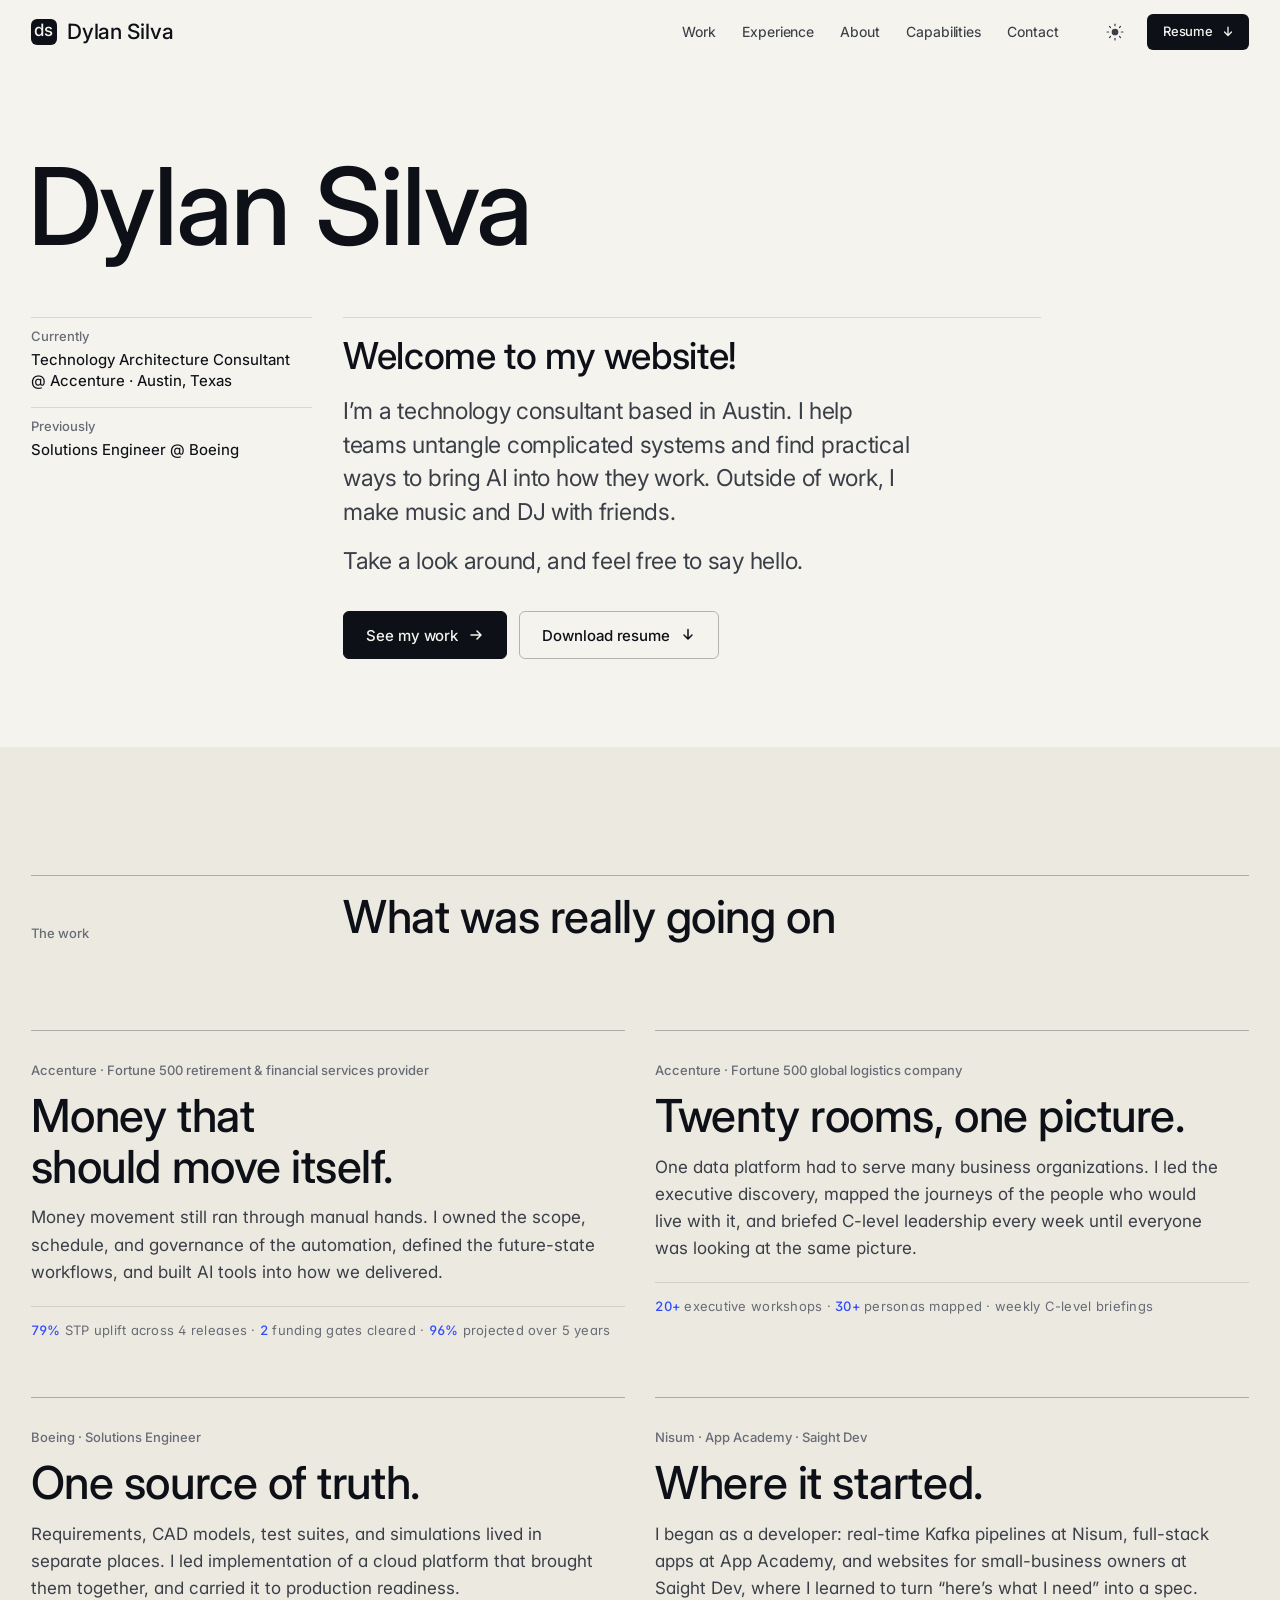
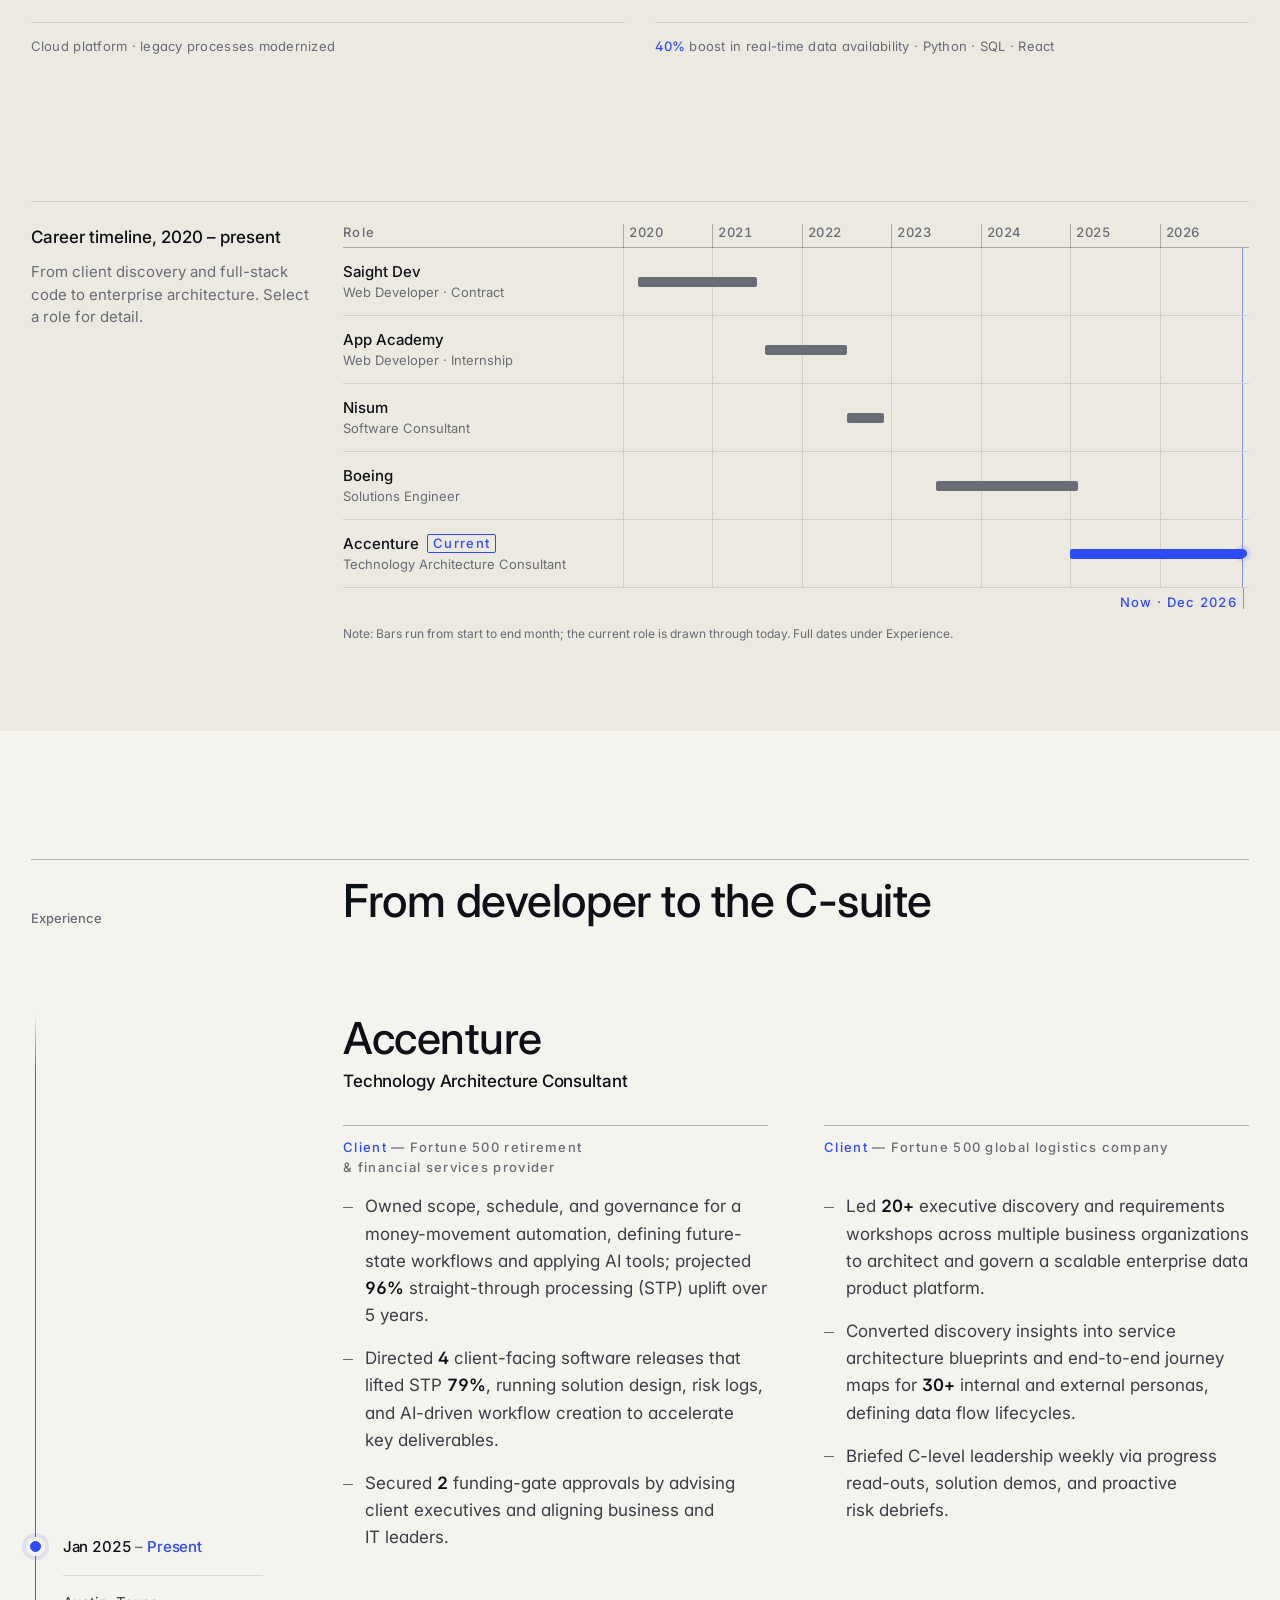
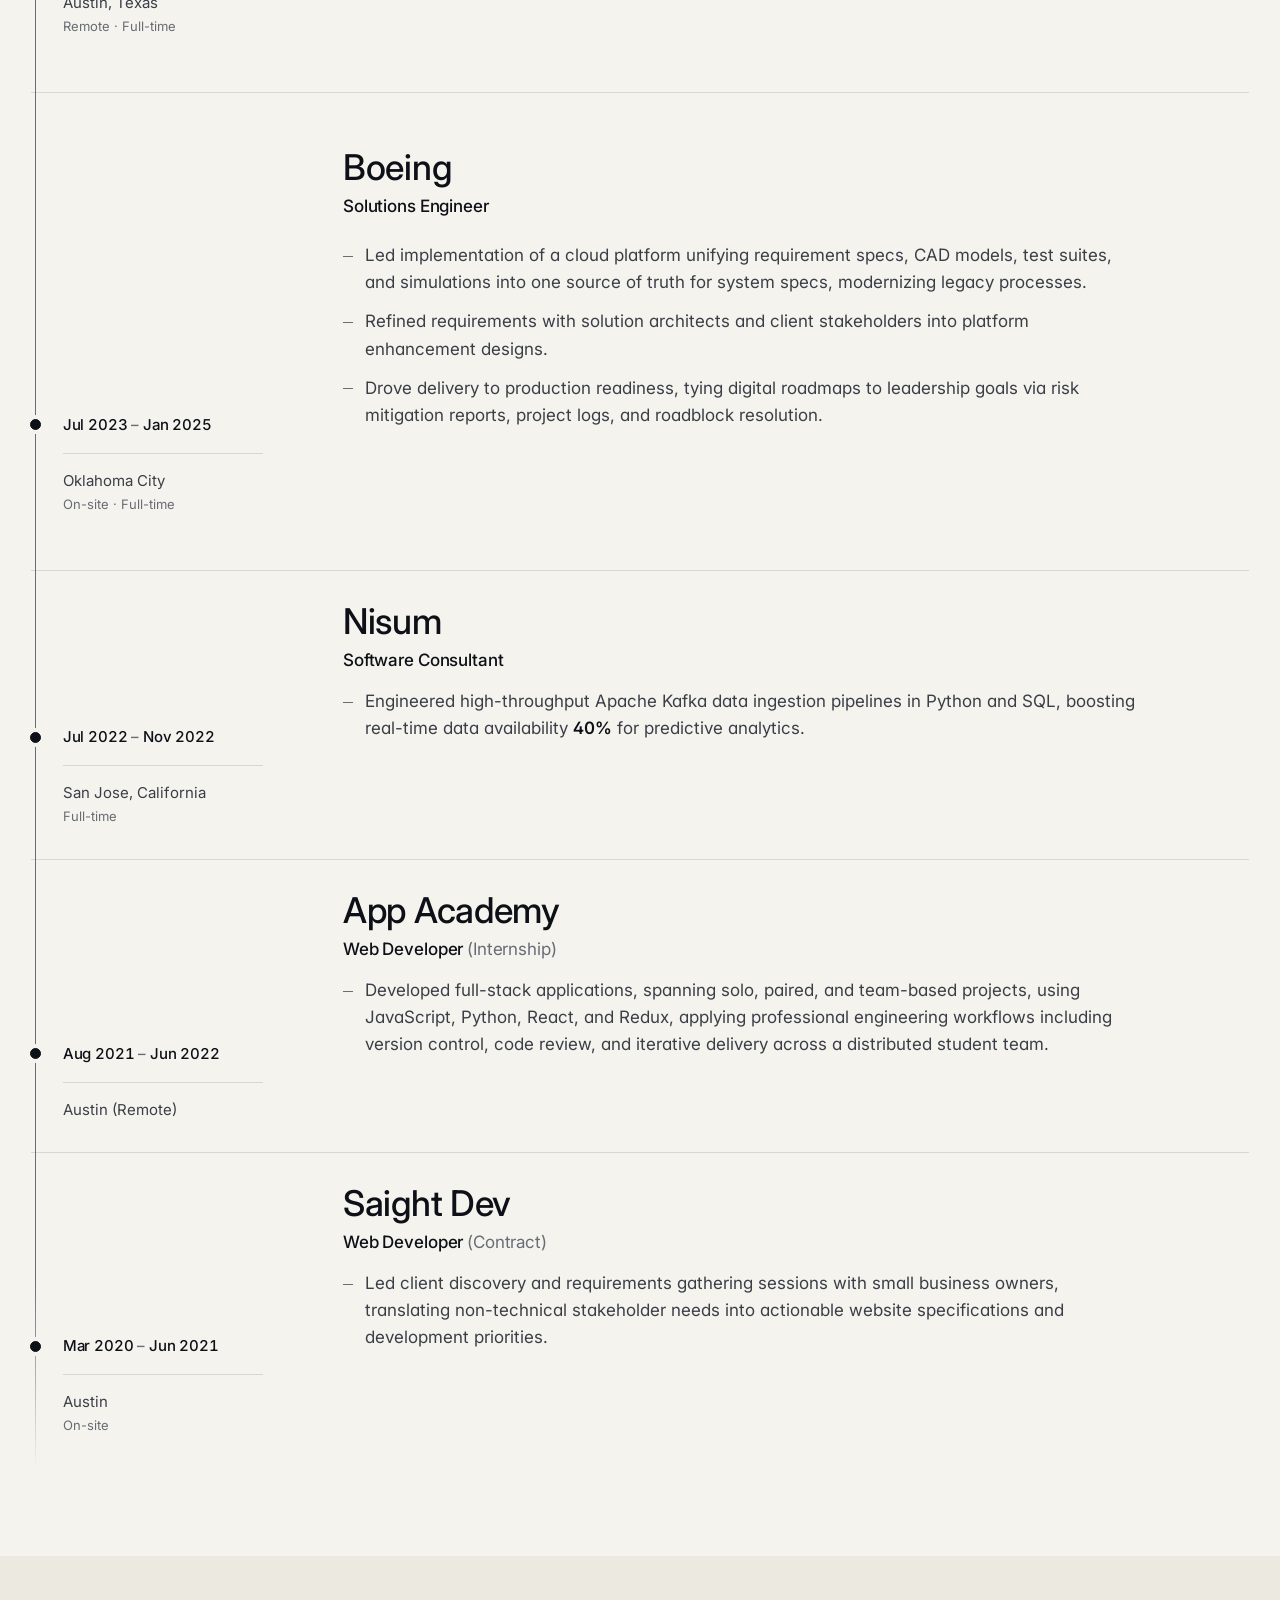
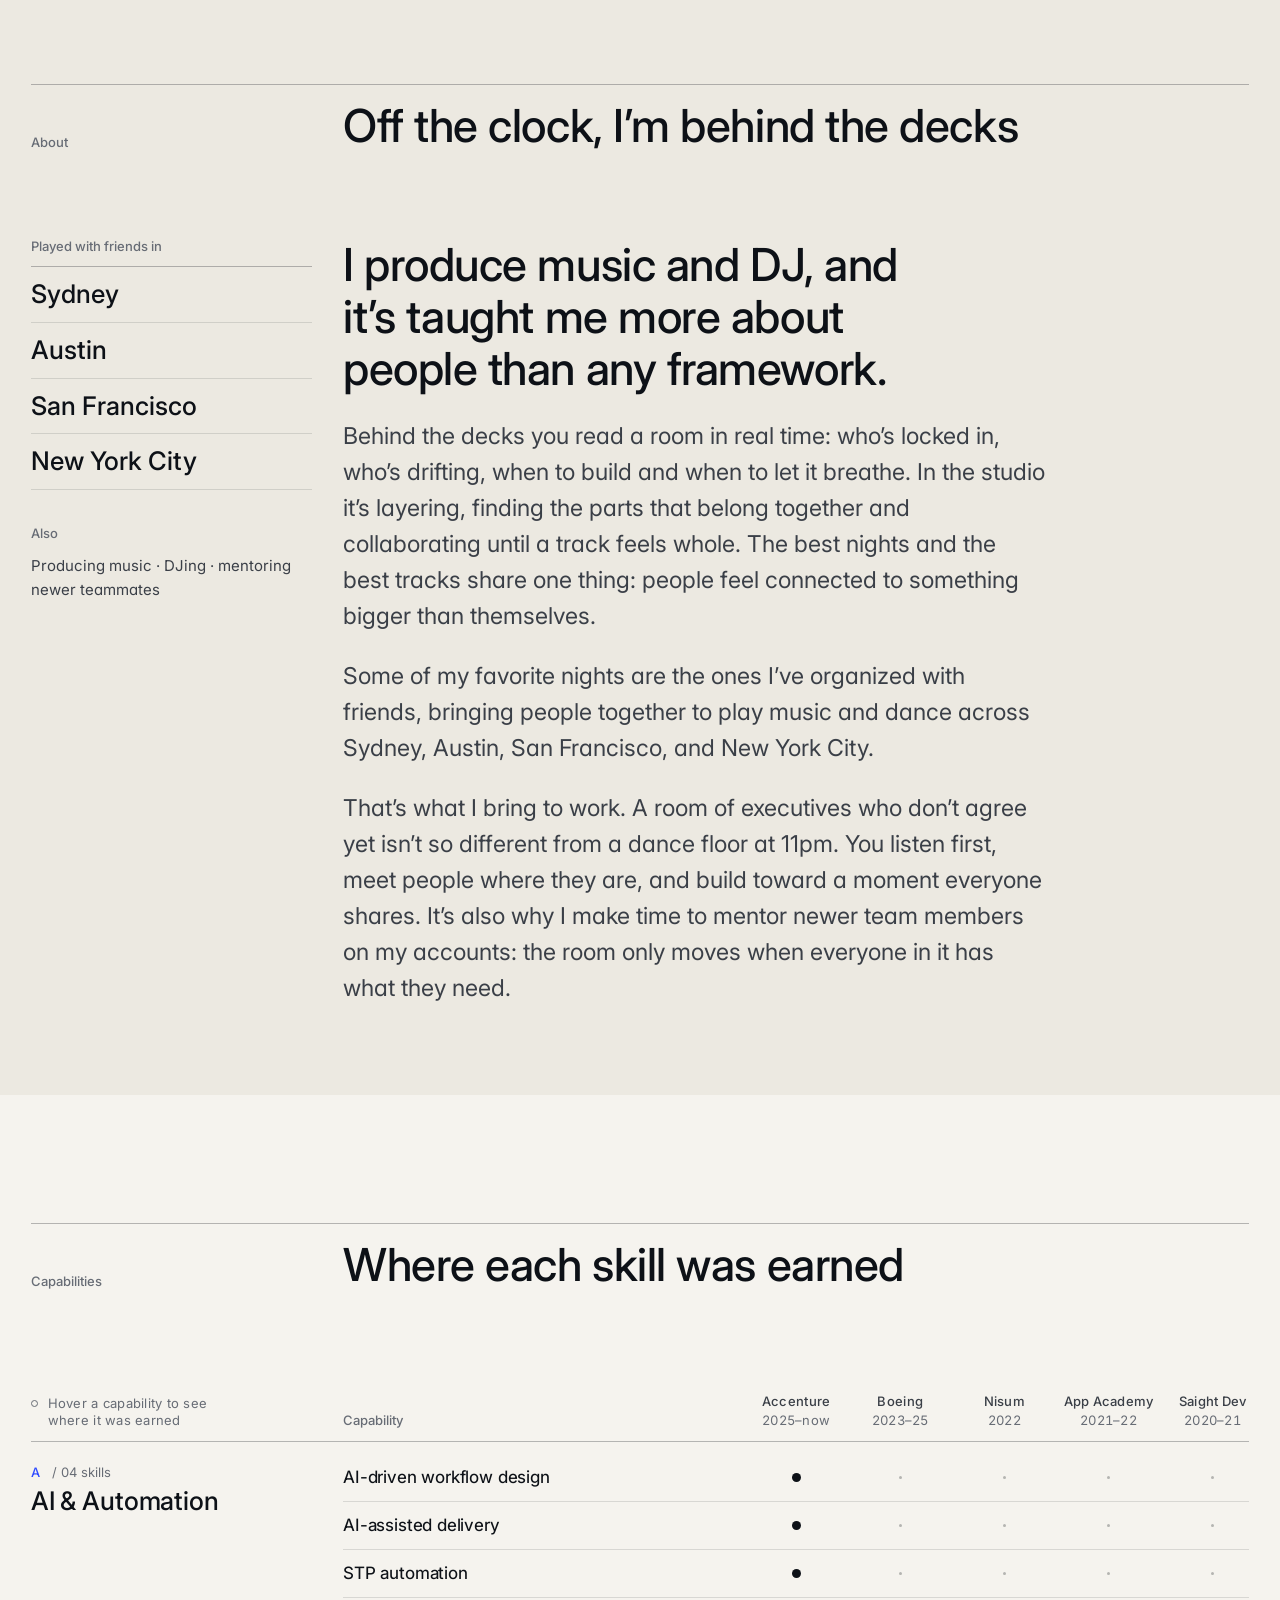
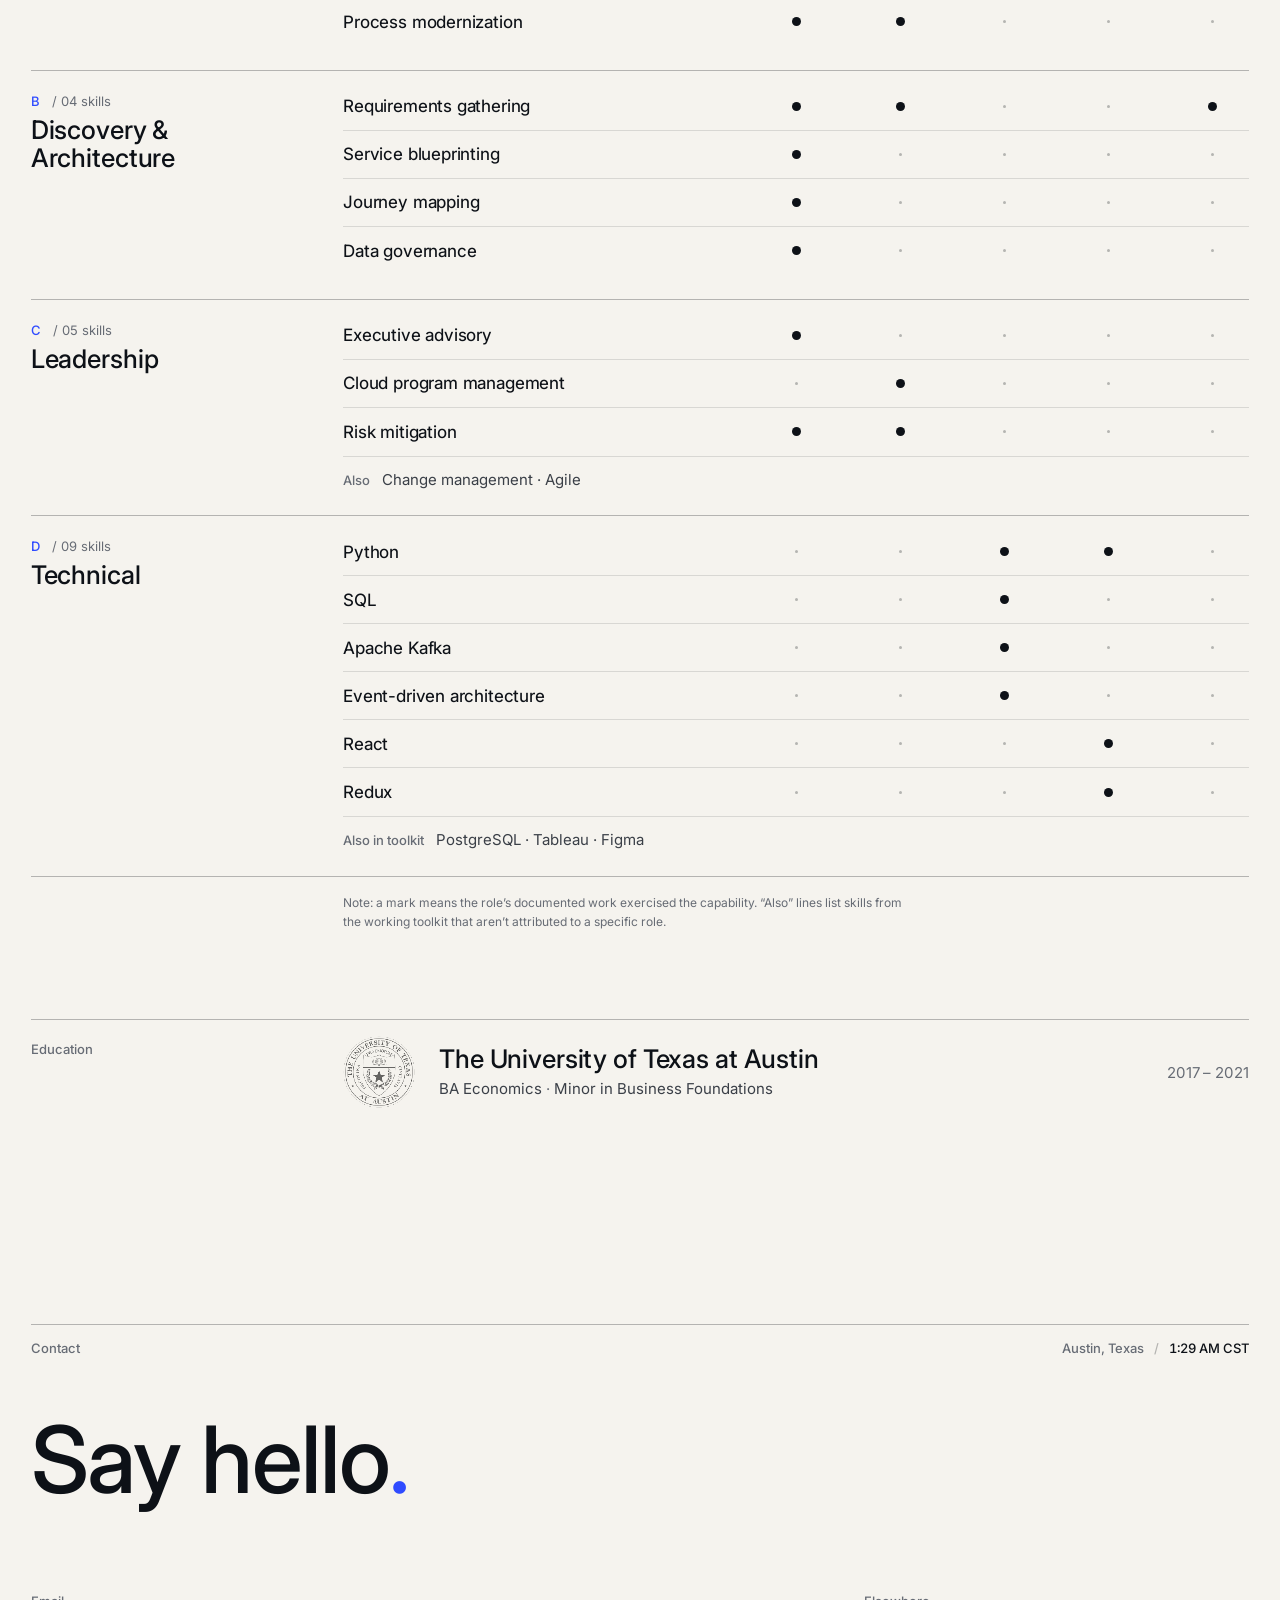
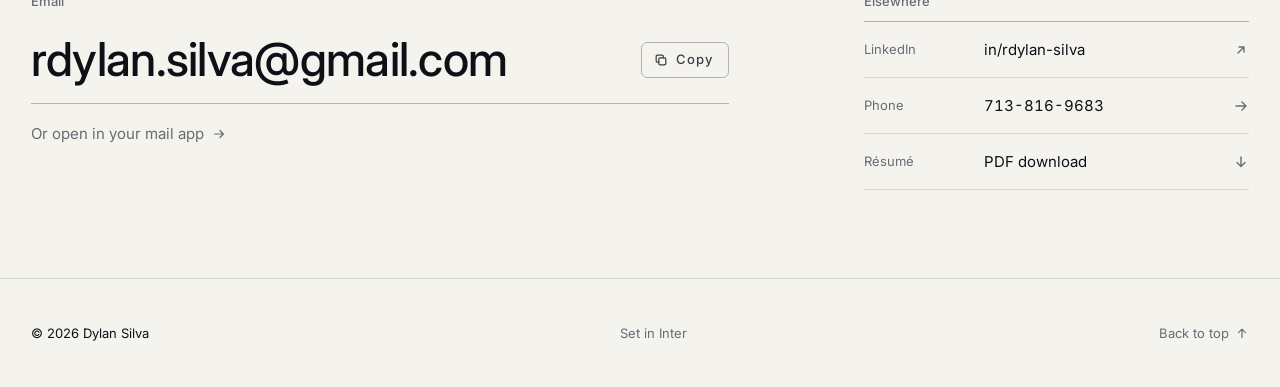
==== commit 0270861e: "Restore core.js runtime truncated during audit; drop redundant hero eyebrow Co-Authored-By: Claude O" ====
--- a/index.html
+++ b/index.html
@@ -124,10 +124,6 @@
 <main id="main">
 <section id="hero" class="section hero" aria-labelledby="hero-title">
   <div class="wrap">
-    <div class="hero__meta">
-      <p class="hero__meta-item">Welcome</p>
-    </div>
-
     <div class="hero__grid">
       <h1 id="hero-title" class="hero__name">
         <span class="hero__line"><span class="hero__line-in">Dylan</span></span>
